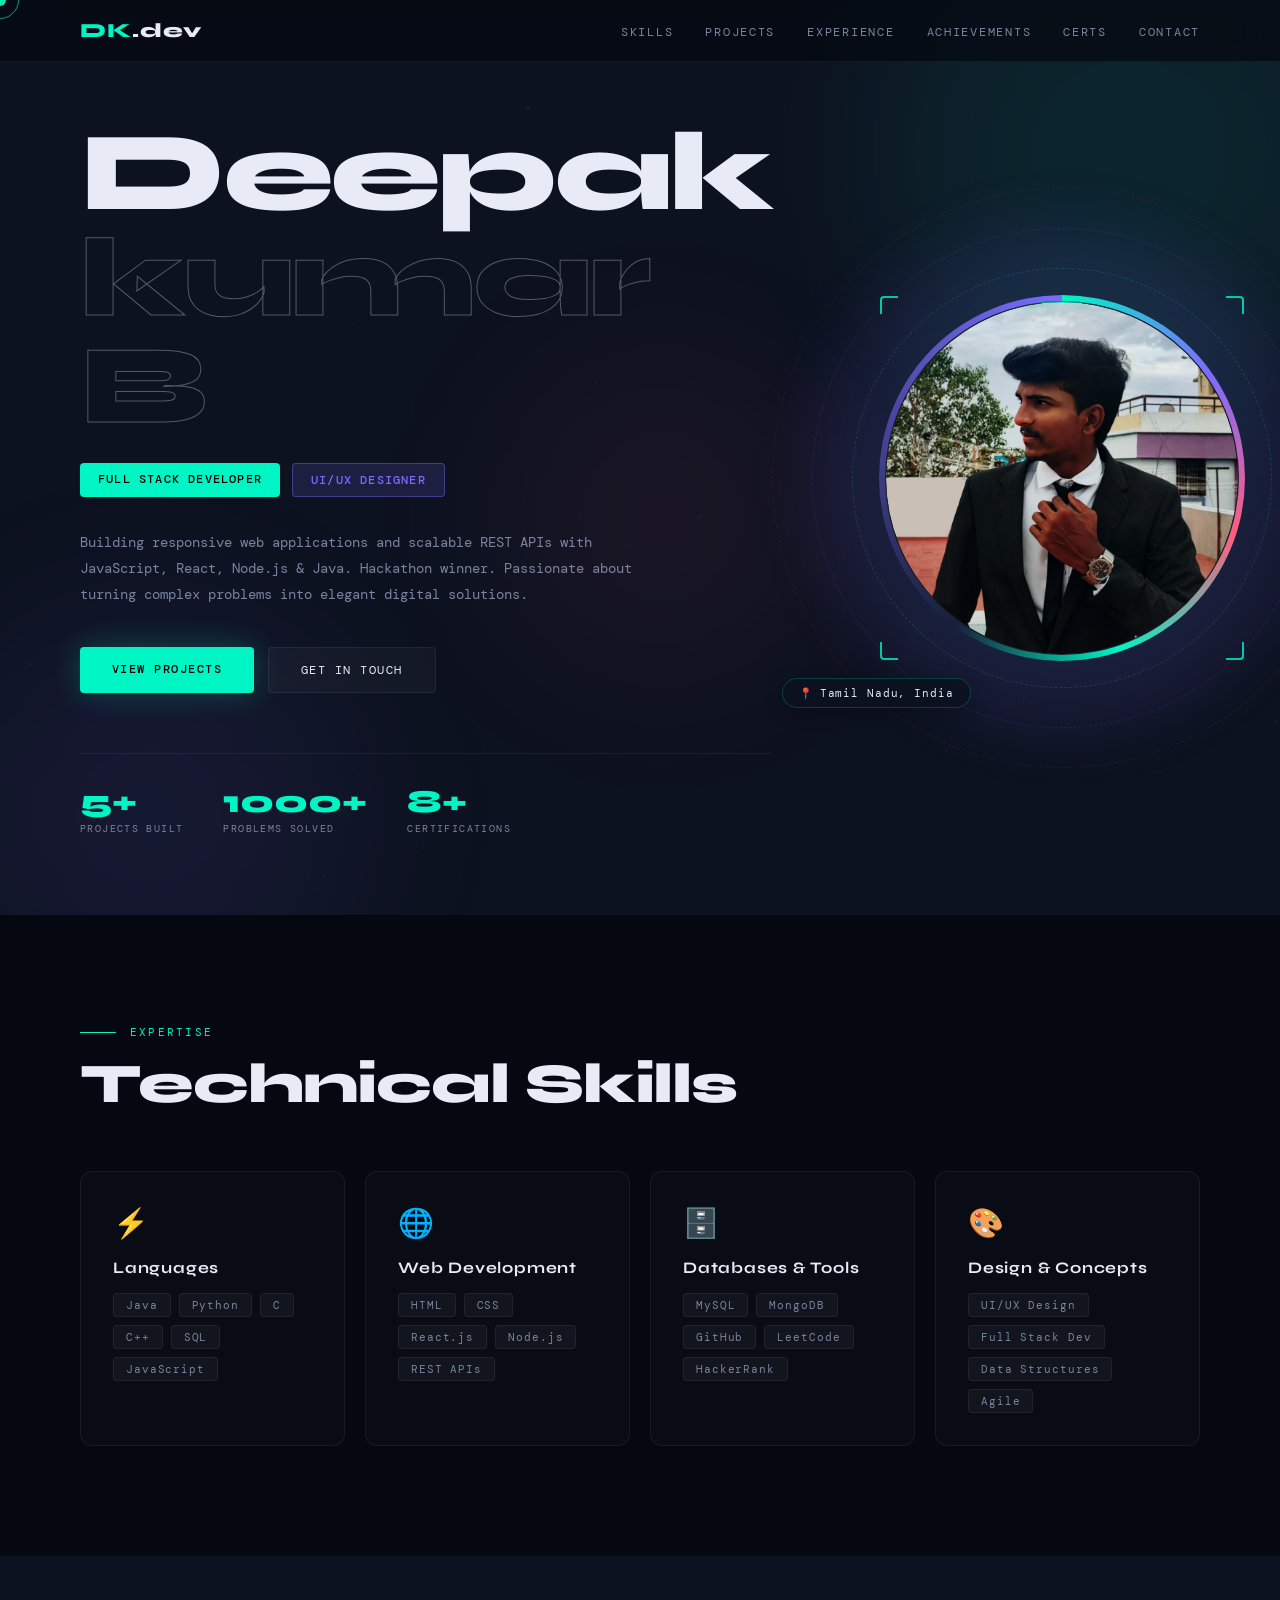
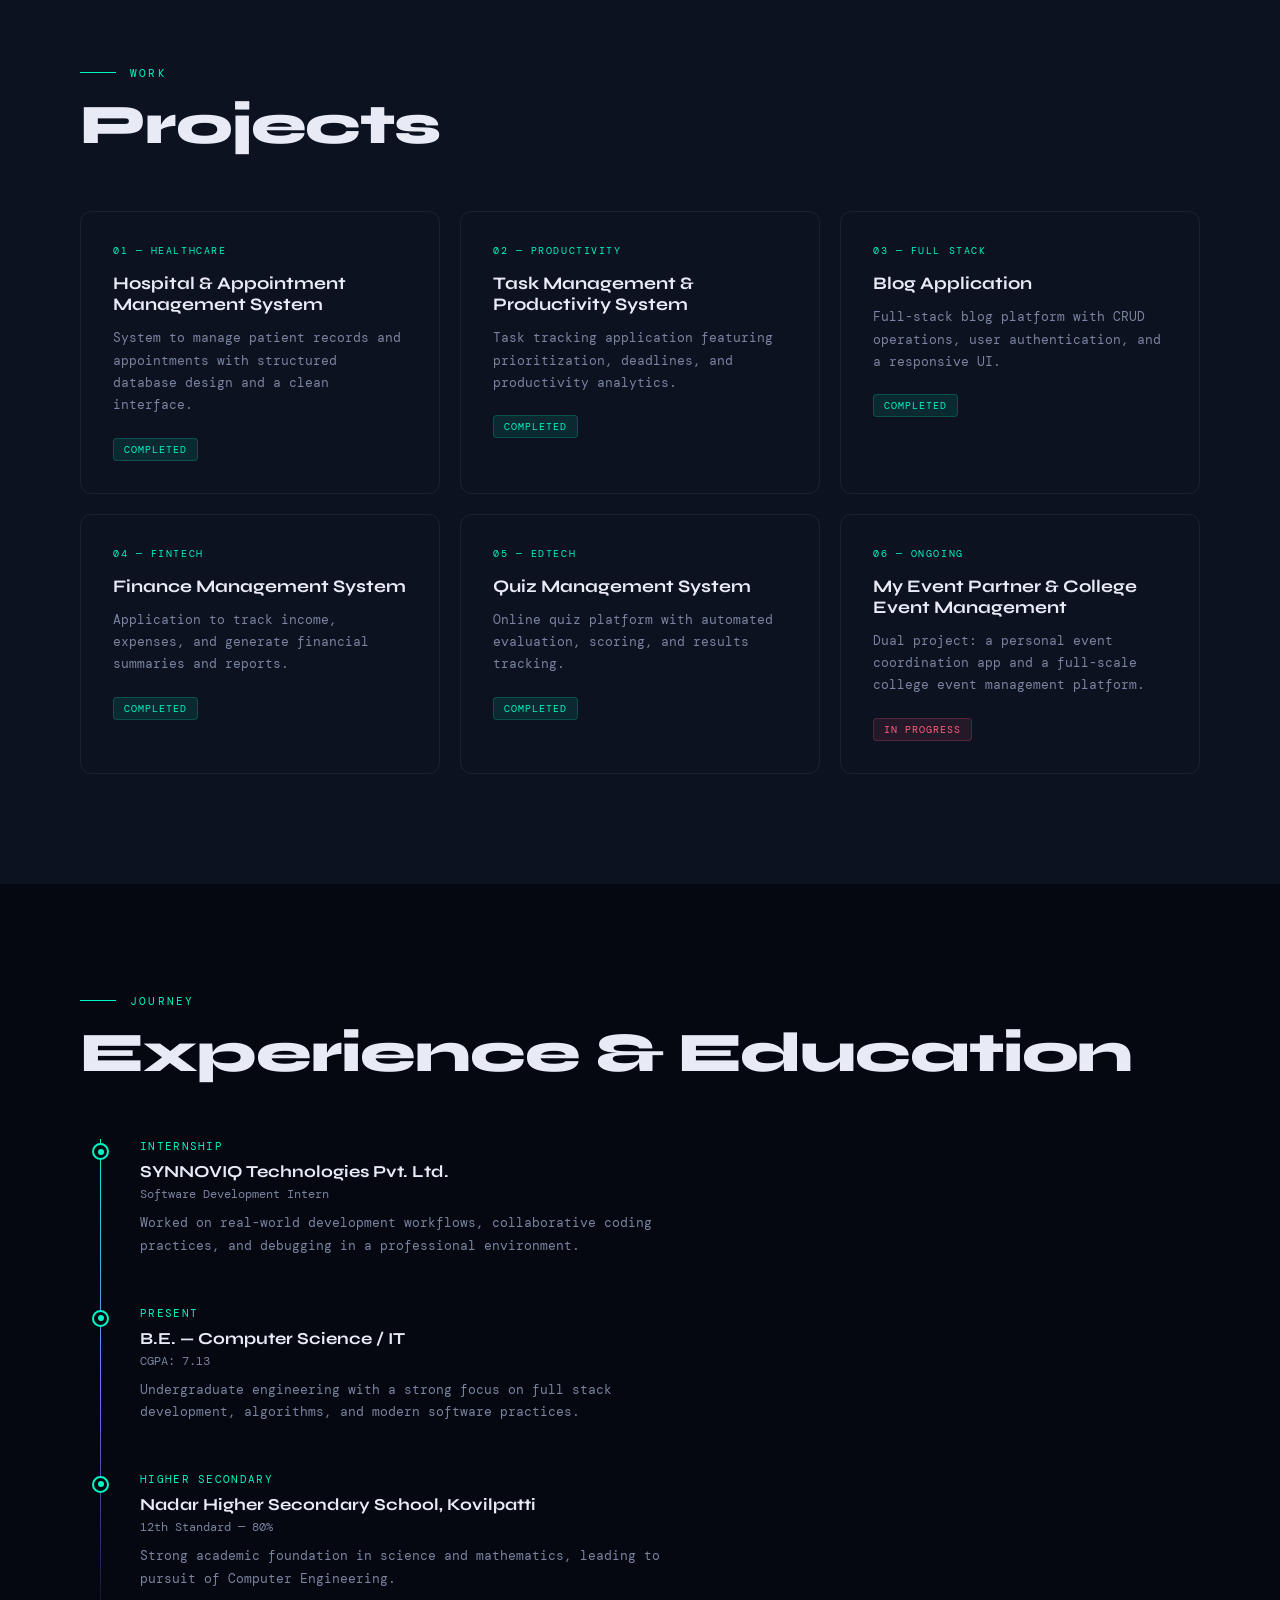
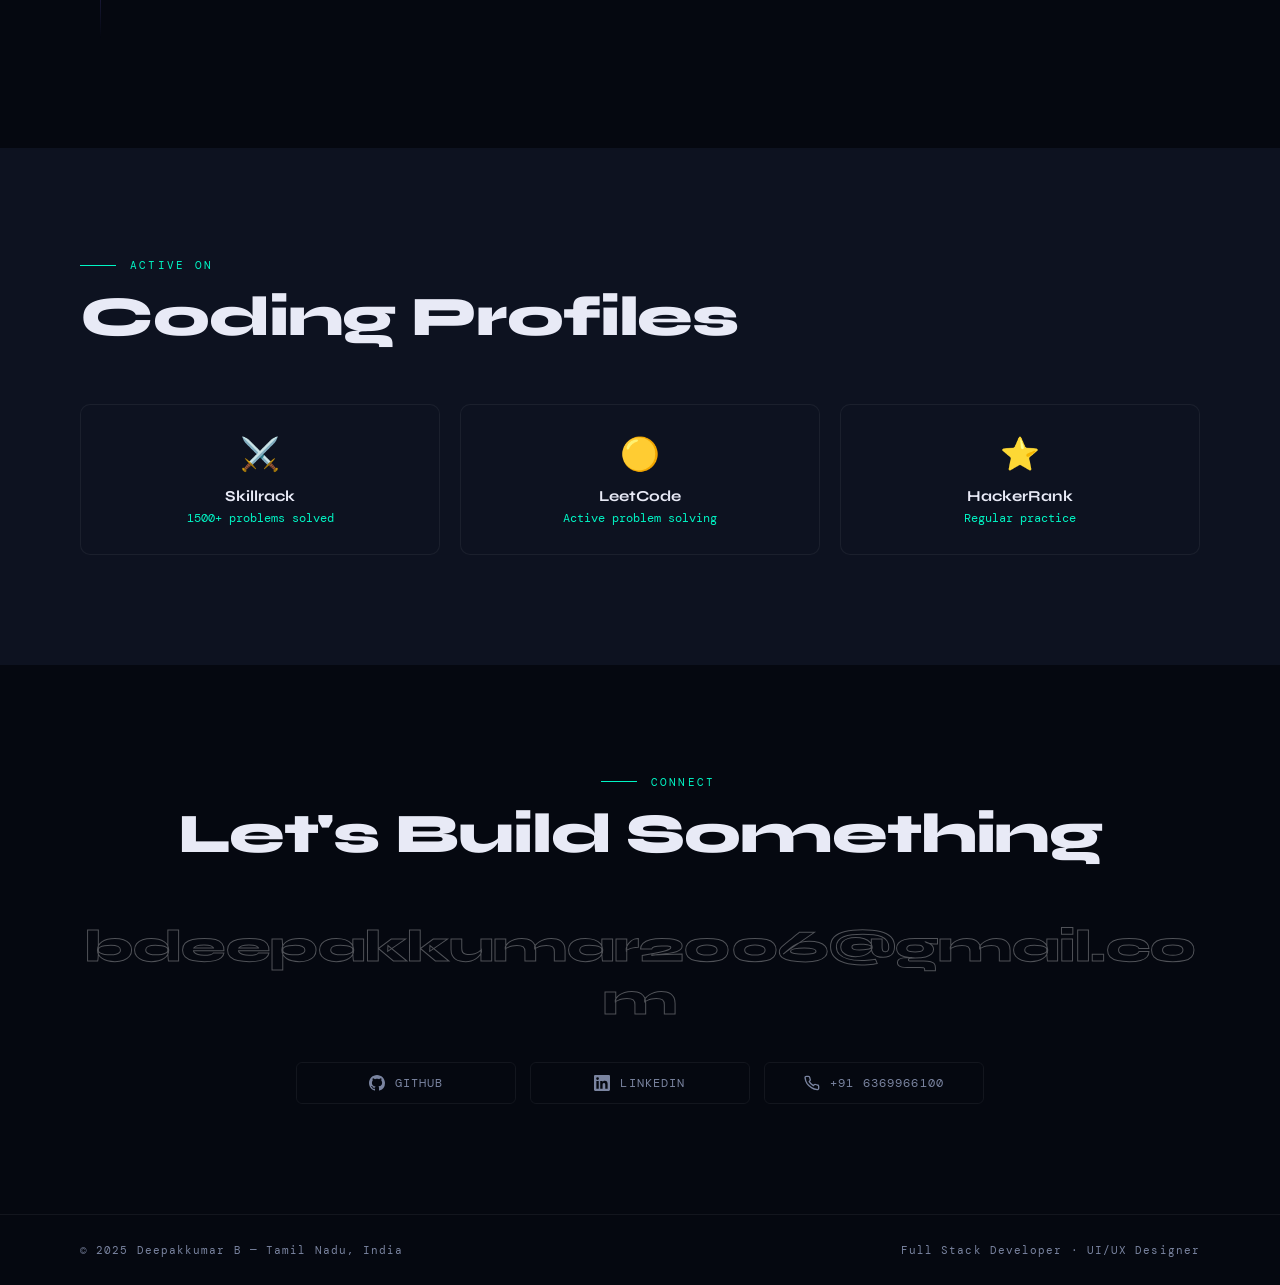
==== portfolio/index.html @ 1f82eaa6 "first commit" ====
<!DOCTYPE html>
<html lang="en">
<head>
  <meta charset="UTF-8" />
  <meta name="viewport" content="width=device-width, initial-scale=1.0"/>
  <title>Deepakkumar B — Full Stack Developer</title>
  <link rel="preconnect" href="https://fonts.googleapis.com"/>
  <link rel="preconnect" href="https://fonts.gstatic.com" crossorigin/>
  <link href="https://fonts.googleapis.com/css2?family=Syne:wght@400;600;700;800&family=DM+Mono:ital,wght@0,300;0,400;0,500;1,300&display=swap" rel="stylesheet"/>
  <link rel="stylesheet" href="css/reset.css"/>
  <link rel="stylesheet" href="css/variables.css"/>
  <link rel="stylesheet" href="css/base.css"/>
  <link rel="stylesheet" href="css/nav.css"/>
  <link rel="stylesheet" href="css/hero.css"/>
  <link rel="stylesheet" href="css/sections.css"/>
  <link rel="stylesheet" href="css/cards.css"/>
  <link rel="stylesheet" href="css/contact.css"/>
  <link rel="stylesheet" href="css/animations.css"/>
  <link rel="stylesheet" href="css/photo.css"/>
  <link rel="stylesheet" href="css/responsive.css"/>
</head>
<body>

  <!-- Custom Cursor -->
  <div class="cursor" id="cursor"></div>
  <div class="cursor-ring" id="cursor-ring"></div>

  <!-- Navigation -->
  <nav id="navbar">
    <div class="nav-logo">DK<span>.dev</span></div>
    <button class="nav-toggle" id="navToggle" aria-label="Toggle menu">
      <span></span><span></span><span></span>
    </button>
    <ul class="nav-links" id="navLinks">
      <li><a href="#skills">Skills</a></li>
      <li><a href="#projects">Projects</a></li>
      <li><a href="#experience">Experience</a></li>
      <li><a href="pages/achievements.html">Achievements</a></li>
      <li><a href="pages/certifications.html">Certs</a></li>
      <li><a href="#contact">Contact</a></li>
    </ul>
  </nav>

  <!-- HERO -->
  <section id="hero">
    <div class="hero-orb orb1"></div>
    <div class="hero-orb orb2"></div>
    <div class="hero-orb orb3"></div>
    <canvas id="particleCanvas"></canvas>

    <!-- LEFT: Text -->
    <div class="hero-content">

      <h1 class="hero-name">
        <span class="line1">Deepak</span>
        <span class="line2">kumar B</span>
      </h1>
      <div class="hero-roles">
        <span class="role-badge primary">Full Stack Developer</span>
        <span class="role-badge secondary">UI/UX Designer</span>
      </div>
      <p class="hero-bio">
        Building responsive web applications and scalable REST APIs with JavaScript, React, Node.js &amp; Java. Hackathon winner. Passionate about turning complex problems into elegant digital solutions.
      </p>
      <div class="hero-cta">
        <a href="#projects" class="btn btn-primary">View Projects</a>
        <a href="#contact" class="btn btn-outline">Get in Touch</a>
      </div>

      <div class="hero-stats">
        <div class="stat">
          <span class="stat-num" data-count="5">0</span>
          <span class="stat-label">Projects Built</span>
        </div>
        <div class="stat">
          <span class="stat-num" data-count="1000">0</span>
          <span class="stat-label">Problems Solved</span>
        </div>
        <div class="stat">
          <span class="stat-num" data-count="8">0</span>
          <span class="stat-label">Certifications</span>
        </div>
      </div>
    </div>

    <!-- RIGHT: Photo -->
    <div class="hero-photo-wrap">
      <!-- Rotating orbit rings -->
      <div class="orbit orbit-1"></div>
      <div class="orbit orbit-2"></div>
      <div class="orbit orbit-3"></div>

      <!-- Floating tech dots on orbit -->
      <div class="orbit-dot dot-react">⚛</div>
      <div class="orbit-dot dot-node">⬡</div>
      <div class="orbit-dot dot-java">☕</div>
      <div class="orbit-dot dot-db">🗄</div>

      <!-- Glow blob behind photo -->
      <div class="photo-glow"></div>

      <!-- Photo frame -->
      <div class="photo-frame">
        <div class="photo-border-spin"></div>
        <div class="photo-inner">
          <!-- 
            ✅ HOW TO ADD YOUR PHOTO:
            1. Place your photo in the "images/" folder (e.g. images/deepak.jpg)
            2. Replace the <div class="photo-placeholder"> below with:
               <img src="images/deepak.jpg" alt="Deepakkumar B" />
          -->
<img src="images/deepak.jpg" alt="Deepakkumar B" />
        </div>

        <!-- Scan line animation -->
        <div class="photo-scan"></div>

        <!-- Corner brackets -->
        <span class="corner tl"></span>
        <span class="corner tr"></span>
        <span class="corner bl"></span>
        <span class="corner br"></span>
      </div>

      <!-- Floating info chips -->
      <div class="info-chip chip-location">
        <span>📍</span> Tamil Nadu, India
      </div>

    </div>

  </section>

  <!-- SKILLS -->
  <section id="skills">
    <div class="section-label">Expertise</div>
    <h2 class="section-title reveal">Technical Skills</h2>
    <div class="skills-grid">
      <div class="skill-card reveal">
        <div class="skill-card-icon">⚡</div>
        <div class="skill-card-title">Languages</div>
        <div class="skill-tags">
          <span class="skill-tag">Java</span>
          <span class="skill-tag">Python</span>
          <span class="skill-tag">C</span>
          <span class="skill-tag">C++</span>
          <span class="skill-tag">SQL</span>
          <span class="skill-tag">JavaScript</span>
        </div>
      </div>
      <div class="skill-card reveal">
        <div class="skill-card-icon">🌐</div>
        <div class="skill-card-title">Web Development</div>
        <div class="skill-tags">
          <span class="skill-tag">HTML</span>
          <span class="skill-tag">CSS</span>
          <span class="skill-tag">React.js</span>
          <span class="skill-tag">Node.js</span>
          <span class="skill-tag">REST APIs</span>
        </div>
      </div>
      <div class="skill-card reveal">
        <div class="skill-card-icon">🗄️</div>
        <div class="skill-card-title">Databases &amp; Tools</div>
        <div class="skill-tags">
          <span class="skill-tag">MySQL</span>
          <span class="skill-tag">MongoDB</span>
          <span class="skill-tag">GitHub</span>
          <span class="skill-tag">LeetCode</span>
          <span class="skill-tag">HackerRank</span>
        </div>
      </div>
      <div class="skill-card reveal">
        <div class="skill-card-icon">🎨</div>
        <div class="skill-card-title">Design &amp; Concepts</div>
        <div class="skill-tags">
          <span class="skill-tag">UI/UX Design</span>
          <span class="skill-tag">Full Stack Dev</span>
          <span class="skill-tag">Data Structures</span>
          <span class="skill-tag">Agile</span>
        </div>
      </div>
    </div>
  </section>

  <!-- PROJECTS -->
  <section id="projects">
    <div class="section-label">Work</div>
    <h2 class="section-title reveal">Projects</h2>
    <div class="projects-grid">
      <div class="project-card reveal">
        <span class="project-num">01 — HEALTHCARE</span>
        <div class="project-title">Hospital &amp; Appointment Management System</div>
        <p class="project-desc">System to manage patient records and appointments with structured database design and a clean interface.</p>
        <span class="project-status status-done">Completed</span>
      </div>
      <div class="project-card reveal">
        <span class="project-num">02 — PRODUCTIVITY</span>
        <div class="project-title">Task Management &amp; Productivity System</div>
        <p class="project-desc">Task tracking application featuring prioritization, deadlines, and productivity analytics.</p>
        <span class="project-status status-done">Completed</span>
      </div>
      <div class="project-card reveal">
        <span class="project-num">03 — FULL STACK</span>
        <div class="project-title">Blog Application</div>
        <p class="project-desc">Full-stack blog platform with CRUD operations, user authentication, and a responsive UI.</p>
        <span class="project-status status-done">Completed</span>
      </div>
      <div class="project-card reveal">
        <span class="project-num">04 — FINTECH</span>
        <div class="project-title">Finance Management System</div>
        <p class="project-desc">Application to track income, expenses, and generate financial summaries and reports.</p>
        <span class="project-status status-done">Completed</span>
      </div>
      <div class="project-card reveal">
        <span class="project-num">05 — EDTECH</span>
        <div class="project-title">Quiz Management System</div>
        <p class="project-desc">Online quiz platform with automated evaluation, scoring, and results tracking.</p>
        <span class="project-status status-done">Completed</span>
      </div>
      <div class="project-card reveal">
        <span class="project-num">06 — ONGOING</span>
        <div class="project-title">My Event Partner &amp; College Event Management</div>
        <p class="project-desc">Dual project: a personal event coordination app and a full-scale college event management platform.</p>
        <span class="project-status status-ongoing">In Progress</span>
      </div>
    </div>
  </section>

  <!-- EXPERIENCE & EDUCATION -->
  <section id="experience">
    <div class="section-label">Journey</div>
    <h2 class="section-title reveal">Experience &amp; Education</h2>
    <div class="timeline">
      <div class="timeline-item reveal">
        <div class="timeline-dot"></div>
        <div class="timeline-date">Internship</div>
        <div class="timeline-title">SYNNOVIQ Technologies Pvt. Ltd.</div>
        <div class="timeline-sub">Software Development Intern</div>
        <p class="timeline-body">Worked on real-world development workflows, collaborative coding practices, and debugging in a professional environment.</p>
      </div>
      <div class="timeline-item reveal">
        <div class="timeline-dot"></div>
        <div class="timeline-date">Present</div>
        <div class="timeline-title">B.E. — Computer Science / IT</div>
        <div class="timeline-sub">CGPA: 7.13</div>
        <p class="timeline-body">Undergraduate engineering with a strong focus on full stack development, algorithms, and modern software practices.</p>
      </div>
      <div class="timeline-item reveal">
        <div class="timeline-dot"></div>
        <div class="timeline-date">Higher Secondary</div>
        <div class="timeline-title">Nadar Higher Secondary School, Kovilpatti</div>
        <div class="timeline-sub">12th Standard — 80%</div>
        <p class="timeline-body">Strong academic foundation in science and mathematics, leading to pursuit of Computer Engineering.</p>
      </div>
    </div>
  </section>

  <!-- CODING PROFILES -->
  <section id="coding">
    <div class="section-label">Active On</div>
    <h2 class="section-title reveal">Coding Profiles</h2>
    <div class="profiles-row">
      <div class="profile-card reveal">
        <span class="profile-icon">⚔️</span>
        <div class="profile-name">Skillrack</div>
        <div class="profile-stat">1500+ problems solved</div>
      </div>
      <div class="profile-card reveal">
        <span class="profile-icon">🟡</span>
        <div class="profile-name">LeetCode</div>
        <div class="profile-stat">Active problem solving</div>
      </div>
      <div class="profile-card reveal">
        <span class="profile-icon">⭐</span>
        <div class="profile-name">HackerRank</div>
        <div class="profile-stat">Regular practice</div>
      </div>
    </div>
  </section>

  <!-- CONTACT -->
  <section id="contact">
    <div class="section-label">Connect</div>
    <h2 class="section-title reveal">Let's Build Something</h2>
    <a class="contact-email reveal" href="mailto:bdeepakkumar2006@gmail.com">bdeepakkumar2006@gmail.com</a>
    <div class="contact-links reveal">
      <a href="https://github.com/DK-code06" target="_blank" class="contact-link">
        <svg width="16" height="16" fill="currentColor" viewBox="0 0 24 24"><path d="M12 0C5.37 0 0 5.37 0 12c0 5.31 3.435 9.795 8.205 11.385.6.105.825-.255.825-.57 0-.285-.015-1.23-.015-2.235-3.015.555-3.795-.735-4.035-1.41-.135-.345-.72-1.41-1.23-1.695-.42-.225-1.02-.78-.015-.795.945-.015 1.62.87 1.845 1.23 1.08 1.815 2.805 1.305 3.495.99.105-.78.42-1.305.765-1.605-2.67-.3-5.46-1.335-5.46-5.925 0-1.305.465-2.385 1.23-3.225-.12-.3-.54-1.53.12-3.18 0 0 1.005-.315 3.3 1.23.96-.27 1.98-.405 3-.405s2.04.135 3 .405c2.295-1.56 3.3-1.23 3.3-1.23.66 1.65.24 2.88.12 3.18.765.84 1.23 1.905 1.23 3.225 0 4.605-2.805 5.625-5.475 5.925.435.375.81 1.095.81 2.22 0 1.605-.015 2.895-.015 3.3 0 .315.225.69.825.57A12.02 12.02 0 0 0 24 12c0-6.63-5.37-12-12-12z"/></svg>
        GitHub
      </a>
      <a href="https://www.linkedin.com/in/deepakkumar-b-1a46a62b6" target="_blank" class="contact-link">
        <svg width="16" height="16" fill="currentColor" viewBox="0 0 24 24"><path d="M20.447 20.452h-3.554v-5.569c0-1.328-.027-3.037-1.852-3.037-1.853 0-2.136 1.445-2.136 2.939v5.667H9.351V9h3.414v1.561h.046c.477-.9 1.637-1.85 3.37-1.85 3.601 0 4.267 2.37 4.267 5.455v6.286zM5.337 7.433a2.062 2.062 0 0 1-2.063-2.065 2.064 2.064 0 1 1 2.063 2.065zm1.782 13.019H3.555V9h3.564v11.452zM22.225 0H1.771C.792 0 0 .774 0 1.729v20.542C0 23.227.792 24 1.771 24h20.451C23.2 24 24 23.227 24 22.271V1.729C24 .774 23.2 0 22.222 0h.003z"/></svg>
        LinkedIn
      </a>
      <a href="tel:6369966100" class="contact-link">
        <svg width="16" height="16" fill="none" stroke="currentColor" stroke-width="2" viewBox="0 0 24 24"><path d="M22 16.92v3a2 2 0 0 1-2.18 2 19.79 19.79 0 0 1-8.63-3.07A19.5 19.5 0 0 1 4.69 13a19.79 19.79 0 0 1-3.07-8.67A2 2 0 0 1 3.6 2h3a2 2 0 0 1 2 1.72c.127.96.361 1.903.7 2.81a2 2 0 0 1-.45 2.11L7.91 9.91a16 16 0 0 0 6.06 6.06l1.27-1.27a2 2 0 0 1 2.11-.45c.907.339 1.85.573 2.81.7A2 2 0 0 1 22 16.92z"/></svg>
        +91 6369966100
      </a>
    </div>
  </section>

  <footer>
    <div>© 2025 Deepakkumar B — Tamil Nadu, India</div>
    <div>Full Stack Developer · UI/UX Designer</div>
  </footer>

  <script src="js/cursor.js"></script>
  <script src="js/particles.js"></script>
  <script src="js/scroll.js"></script>
  <script src="js/counter.js"></script>
  <script src="js/nav.js"></script>
  <script src="js/photo.js"></script>
</body>
</html>
---- portfolio/css/variables.css ----
:root {
  /* Colors */
  --bg:       #050810;
  --surface:  #0d1220;
  --accent:   #00f5c4;
  --accent2:  #7b6cff;
  --accent3:  #ff5e7e;
  --text:     #e8eaf6;
  --muted:    #7a84a0;
  --border:   rgba(255, 255, 255, 0.06);

  /* Glows */
  --glow-accent:  0 0 40px rgba(0, 245, 196, 0.15);
  --glow-accent2: 0 0 40px rgba(123, 108, 255, 0.15);

  /* Typography */
  --font-display: 'Syne', sans-serif;
  --font-mono:    'DM Mono', monospace;

  /* Spacing */
  --section-pad-x: 60px;
  --section-pad-y: 100px;

  /* Radius */
  --radius-sm: 4px;
  --radius-md: 10px;
  --radius-lg: 12px;

  /* Transitions */
  --transition: 0.3s ease;
}
---- portfolio/css/base.css ----
body {
  background: var(--bg);
  color: var(--text);
  font-family: var(--font-mono);
  overflow-x: hidden;
  cursor: none;
  -webkit-font-smoothing: antialiased;
  -moz-osx-font-smoothing: grayscale;
}

/* ---- Grid background ---- */
body::after {
  content: '';
  position: fixed;
  inset: 0;
  background-image:
    linear-gradient(var(--border) 1px, transparent 1px),
    linear-gradient(90deg, var(--border) 1px, transparent 1px);
  background-size: 60px 60px;
  pointer-events: none;
  z-index: 0;
}

/* ---- Noise overlay ---- */
body::before {
  content: '';
  position: fixed;
  inset: 0;
  background-image: url("data:image/svg+xml,%3Csvg viewBox='0 0 200 200' xmlns='http://www.w3.org/2000/svg'%3E%3Cfilter id='n'%3E%3CfeTurbulence type='fractalNoise' baseFrequency='0.9' numOctaves='4' stitchTiles='stitch'/%3E%3C/filter%3E%3Crect width='100%25' height='100%25' filter='url(%23n)' opacity='0.03'/%3E%3C/svg%3E");
  pointer-events: none;
  z-index: 1;
  opacity: 0.4;
}

/* ---- Scrollbar ---- */
::-webkit-scrollbar        { width: 4px; }
::-webkit-scrollbar-track  { background: var(--bg); }
::-webkit-scrollbar-thumb  { background: var(--accent); border-radius: 2px; }

/* ---- Sections ---- */
section {
  padding: var(--section-pad-y) var(--section-pad-x);
  position: relative;
  z-index: 2;
}
section:nth-child(even) { background: var(--surface); }

/* ---- Section labels ---- */
.section-label {
  display: flex;
  align-items: center;
  gap: 14px;
  font-size: 0.7rem;
  letter-spacing: 0.2em;
  text-transform: uppercase;
  color: var(--accent);
  margin-bottom: 14px;
}
.section-label::before {
  content: '';
  flex: 0 0 36px;
  height: 1px;
  background: var(--accent);
}

.section-title {
  font-family: var(--font-display);
  font-size: clamp(1.8rem, 4.5vw, 3.5rem);
  font-weight: 800;
  letter-spacing: -0.02em;
  color: var(--text);
  margin-bottom: 56px;
  line-height: 1.1;
}

/* ---- Buttons ---- */
.btn {
  padding: 14px 32px;
  font-size: 0.76rem;
  letter-spacing: 0.12em;
  text-transform: uppercase;
  font-family: var(--font-mono);
  border-radius: var(--radius-sm);
  transition: all var(--transition);
  cursor: none;
  display: inline-block;
  text-align: center;
  white-space: nowrap;
}
.btn-primary {
  background: var(--accent);
  color: #000;
  font-weight: 500;
  box-shadow: 0 0 30px rgba(0, 245, 196, 0.25);
}
.btn-primary:hover {
  box-shadow: 0 0 50px rgba(0, 245, 196, 0.55);
  transform: translateY(-2px);
}
.btn-outline {
  border: 1px solid var(--border);
  color: var(--text);
  background: rgba(255,255,255,0.03);
}
.btn-outline:hover {
  border-color: var(--accent);
  color: var(--accent);
  transform: translateY(-2px);
}

/* ---- Back link (sub-pages) ---- */
.back-link {
  display: inline-flex;
  align-items: center;
  gap: 8px;
  font-size: 0.72rem;
  letter-spacing: 0.1em;
  text-transform: uppercase;
  color: var(--muted);
  padding: 10px 20px;
  border: 1px solid var(--border);
  border-radius: var(--radius-sm);
  transition: all var(--transition);
  margin-bottom: 48px;
  cursor: none;
  width: fit-content;
}
.back-link:hover { color: var(--accent); border-color: var(--accent); }

/* ---- Footer ---- */
footer {
  padding: 28px var(--section-pad-x);
  border-top: 1px solid var(--border);
  display: flex;
  justify-content: space-between;
  align-items: center;
  font-size: 0.68rem;
  color: var(--muted);
  letter-spacing: 0.1em;
  position: relative;
  z-index: 2;
  flex-wrap: wrap;
  gap: 8px;
}
---- portfolio/css/nav.css ----
/* ---- Navbar ---- */
#navbar {
  position: fixed;
  top: 0; left: 0; right: 0;
  z-index: 100;
  padding: 18px var(--section-pad-x);
  display: flex;
  justify-content: space-between;
  align-items: center;
  backdrop-filter: blur(24px);
  -webkit-backdrop-filter: blur(24px);
  border-bottom: 1px solid var(--border);
  background: rgba(5, 8, 16, 0.75);
  transition: padding 0.3s ease, background 0.3s ease;
}
#navbar.scrolled {
  padding-top: 10px;
  padding-bottom: 10px;
  background: rgba(5, 8, 16, 0.92);
  box-shadow: 0 4px 30px rgba(0,0,0,0.4);
}

.nav-logo {
  font-family: var(--font-display);
  font-weight: 800;
  font-size: 1.25rem;
  color: var(--accent);
  letter-spacing: 0.05em;
  position: relative;
  z-index: 200;
}
.nav-logo span { color: var(--text); }

.nav-links {
  display: flex;
  gap: 32px;
  align-items: center;
}
.nav-links a {
  font-size: 0.72rem;
  letter-spacing: 0.15em;
  text-transform: uppercase;
  color: var(--muted);
  position: relative;
  transition: color var(--transition);
  padding: 4px 0;
}
.nav-links a::after {
  content: '';
  position: absolute;
  bottom: -3px; left: 0; right: 0;
  height: 1px;
  background: var(--accent);
  transform: scaleX(0);
  transform-origin: left;
  transition: transform 0.3s ease;
}
.nav-links a:hover  { color: var(--accent); }
.nav-links a:hover::after { transform: scaleX(1); }
.nav-links a.active { color: var(--accent); }
.nav-links a.active::after { transform: scaleX(1); }

/* ---- Hamburger button ---- */
.nav-toggle {
  display: none;
  flex-direction: column;
  justify-content: center;
  gap: 5px;
  width: 36px; height: 36px;
  padding: 4px;
  position: relative;
  z-index: 200;
  cursor: none;
}
.nav-toggle span {
  display: block;
  width: 22px; height: 2px;
  background: var(--text);
  border-radius: 2px;
  transition: all 0.35s cubic-bezier(0.23, 1, 0.32, 1);
  transform-origin: center;
}
.nav-toggle.open span:nth-child(1) {
  transform: translateY(7px) rotate(45deg);
  background: var(--accent);
}
.nav-toggle.open span:nth-child(2) {
  opacity: 0;
  transform: scaleX(0);
}
.nav-toggle.open span:nth-child(3) {
  transform: translateY(-7px) rotate(-45deg);
  background: var(--accent);
}
---- portfolio/css/hero.css ----
/* ---- Hero base (layout handled by photo.css) ---- */
#hero {
  position: relative;
  overflow: hidden;
  z-index: 2;
}

#particleCanvas {
  position: absolute;
  inset: 0;
  width: 100%; height: 100%;
  pointer-events: none;
  z-index: 1;
}

/* ---- Orbs ---- */
.hero-orb {
  position: absolute;
  border-radius: 50%;
  filter: blur(80px);
  pointer-events: none;
}
.orb1 {
  width: min(500px, 80vw); height: min(500px, 80vw);
  background: rgba(0, 245, 196, 0.08);
  top: -100px; right: -100px;
  animation: floatOrb1 8s ease-in-out infinite;
}
.orb2 {
  width: min(400px, 70vw); height: min(400px, 70vw);
  background: rgba(123, 108, 255, 0.08);
  bottom: -100px; left: -50px;
  animation: floatOrb2 10s ease-in-out infinite;
}
.orb3 {
  width: min(300px, 60vw); height: min(300px, 60vw);
  background: rgba(255, 94, 126, 0.06);
  top: 40%; left: 40%;
  animation: floatOrb3 12s ease-in-out infinite;
}

/* ---- Hero content ---- */
.hero-content {
  max-width: 900px;
  position: relative;
  z-index: 2;
  flex: 1;
  display: flex;
  flex-direction: column;
  justify-content: center;
}

.hero-tag {
  display: inline-flex;
  align-items: center;
  gap: 8px;
  background: rgba(0, 245, 196, 0.08);
  border: 1px solid rgba(0, 245, 196, 0.2);
  padding: 6px 16px;
  border-radius: 100px;
  font-size: 0.72rem;
  letter-spacing: 0.12em;
  text-transform: uppercase;
  color: var(--accent);
  margin-bottom: 28px;
  width: fit-content;
  animation: fadeUp 0.8s ease forwards;
  opacity: 0;
}
.blink-dot { animation: blink 1.5s infinite; }

.hero-name {
  font-family: var(--font-display);
  font-size: clamp(2.8rem, 9vw, 7rem);
  font-weight: 800;
  line-height: 0.95;
  letter-spacing: -0.03em;
  margin-bottom: 24px;
  animation: fadeUp 0.8s 0.1s ease forwards;
  opacity: 0;
}
.hero-name .line1 { display: block; color: var(--text); }
.hero-name .line2 {
  display: block;
  color: transparent;
  -webkit-text-stroke: 1px rgba(255,255,255,0.3);
}

.hero-roles {
  display: flex;
  gap: 12px;
  flex-wrap: wrap;
  margin-bottom: 32px;
  animation: fadeUp 0.8s 0.2s ease forwards;
  opacity: 0;
}
.role-badge {
  padding: 8px 18px;
  border-radius: var(--radius-sm);
  font-size: 0.75rem;
  letter-spacing: 0.1em;
  text-transform: uppercase;
  font-weight: 500;
  white-space: nowrap;
}
.role-badge.primary   { background: var(--accent); color: #000; }
.role-badge.secondary {
  background: rgba(123, 108, 255, 0.15);
  border: 1px solid rgba(123, 108, 255, 0.4);
  color: var(--accent2);
}

.hero-bio {
  max-width: 560px;
  font-size: 0.88rem;
  line-height: 1.85;
  color: var(--muted);
  margin-bottom: 40px;
  animation: fadeUp 0.8s 0.3s ease forwards;
  opacity: 0;
}

.hero-cta {
  display: flex;
  gap: 14px;
  flex-wrap: wrap;
  animation: fadeUp 0.8s 0.4s ease forwards;
  opacity: 0;
}

/* ---- Stats ---- */
.hero-stats {
  display: flex;
  gap: 40px;
  flex-wrap: wrap;
  position: relative;
  z-index: 2;
  margin-top: 60px;
  padding-top: 32px;
  border-top: 1px solid var(--border);
  animation: fadeUp 0.8s 0.5s ease forwards;
  opacity: 0;
}
.stat { text-align: left; }
.stat-num {
  font-family: var(--font-display);
  font-size: 2rem;
  font-weight: 800;
  color: var(--accent);
  display: block;
  line-height: 1;
}
.stat-num[data-count="1000"]::after { content: '+'; }
.stat-num[data-count="5"]::after   { content: '+'; }
.stat-num[data-count="8"]::after   { content: '+'; }
.stat-label {
  font-size: 0.62rem;
  letter-spacing: 0.14em;
  color: var(--muted);
  text-transform: uppercase;
  margin-top: 4px;
  display: block;
}
---- portfolio/css/sections.css ----
/* ===== SKILLS ===== */
.skills-grid {
  display: grid;
  grid-template-columns: repeat(2, 1fr);
  gap: 20px;
}

/* ===== PROJECTS ===== */
.projects-grid {
  display: grid;
  grid-template-columns: repeat(auto-fit, minmax(300px, 1fr));
  gap: 20px;
}

/* ===== TIMELINE ===== */
.timeline { position: relative; }
.timeline::before {
  content: '';
  position: absolute;
  left: 20px; top: 0; bottom: 0;
  width: 1px;
  background: linear-gradient(var(--accent), var(--accent2), transparent);
}
.timeline-item {
  padding-left: 60px;
  padding-bottom: 48px;
  position: relative;
}
.timeline-dot {
  position: absolute;
  left: 12px; top: 4px;
  width: 17px; height: 17px;
  border-radius: 50%;
  background: var(--bg);
  border: 2px solid var(--accent);
  display: flex;
  align-items: center;
  justify-content: center;
}
.timeline-dot::after {
  content: '';
  width: 6px; height: 6px;
  border-radius: 50%;
  background: var(--accent);
}
.timeline-date {
  font-size: 0.68rem;
  letter-spacing: 0.12em;
  color: var(--accent);
  text-transform: uppercase;
  margin-bottom: 8px;
}
.timeline-title {
  font-family: var(--font-display);
  font-size: 1.05rem;
  font-weight: 700;
  color: var(--text);
  margin-bottom: 4px;
}
.timeline-sub {
  font-size: 0.78rem;
  color: var(--muted);
  margin-bottom: 10px;
}
.timeline-body {
  font-size: 0.81rem;
  line-height: 1.75;
  color: var(--muted);
  max-width: 540px;
}

/* ===== CODING PROFILES ===== */
.profiles-row {
  display: grid;
  grid-template-columns: repeat(3, 1fr);
  gap: 20px;
}
.profile-card {
  background: var(--surface);
  border: 1px solid var(--border);
  border-radius: var(--radius-md);
  padding: 28px 20px;
  text-align: center;
  transition: all var(--transition);
}
.profile-card:hover {
  border-color: rgba(0, 245, 196, 0.3);
  transform: translateY(-4px);
  box-shadow: var(--glow-accent);
}
.profile-icon {
  font-size: 2rem;
  margin-bottom: 12px;
  display: block;
}
.profile-name {
  font-family: var(--font-display);
  font-weight: 700;
  color: var(--text);
  margin-bottom: 6px;
  font-size: 0.95rem;
}
.profile-stat {
  font-size: 0.72rem;
  color: var(--accent);
}

/* ===== ACHIEVEMENTS ===== */
.achievements-grid {
  display: grid;
  grid-template-columns: repeat(auto-fit, minmax(280px, 1fr));
  gap: 18px;
}
.achievement-card {
  background: var(--surface);
  border: 1px solid var(--border);
  border-radius: var(--radius-md);
  padding: 24px;
  display: flex;
  align-items: flex-start;
  gap: 16px;
  transition: all var(--transition);
}
.achievement-card:hover {
  border-color: rgba(255, 94, 126, 0.3);
  transform: translateX(4px);
}
.ach-icon { font-size: 1.5rem; flex-shrink: 0; margin-top: 2px; }
.ach-title {
  font-family: var(--font-display);
  font-size: 0.92rem;
  font-weight: 700;
  color: var(--text);
  margin-bottom: 6px;
  line-height: 1.3;
}
.ach-desc { font-size: 0.76rem; line-height: 1.65; color: var(--muted); }

/* ===== CERTIFICATIONS ===== */
.certs-grid {
  display: grid;
  grid-template-columns: repeat(auto-fill, minmax(240px, 1fr));
  gap: 14px;
}
.cert-item {
  background: rgba(255,255,255,0.02);
  border: 1px solid var(--border);
  border-radius: var(--radius-md);
  padding: 18px 22px;
  display: flex;
  align-items: center;
  gap: 14px;
  transition: all var(--transition);
}
.cert-item:hover {
  border-color: rgba(123, 108, 255, 0.4);
  background: rgba(123, 108, 255, 0.05);
  transform: translateY(-2px);
}
.cert-dot {
  width: 8px; height: 8px;
  border-radius: 50%;
  background: var(--accent2);
  flex-shrink: 0;
}
.cert-text    { font-size: 0.78rem; color: var(--muted); line-height: 1.4; }
.cert-provider {
  font-size: 0.62rem;
  color: var(--accent2);
  letter-spacing: 0.1em;
  text-transform: uppercase;
  margin-top: 3px;
}
---- portfolio/css/cards.css ----
/* ===== SKILL CARD ===== */
.skill-card {
  background: rgba(255,255,255,0.02);
  border: 1px solid var(--border);
  border-radius: var(--radius-lg);
  padding: 32px;
  transition: border-color var(--transition), transform var(--transition), box-shadow var(--transition);
  position: relative;
  overflow: hidden;
}
.skill-card::before {
  content: '';
  position: absolute;
  inset: 0;
  background: linear-gradient(135deg, rgba(0,245,196,0.04), transparent);
  opacity: 0;
  transition: opacity var(--transition);
}
.skill-card:hover {
  border-color: rgba(0,245,196,0.3);
  transform: translateY(-4px);
  box-shadow: var(--glow-accent);
}
.skill-card:hover::before { opacity: 1; }

.skill-card-icon  { font-size: 1.8rem; margin-bottom: 16px; }
.skill-card-title {
  font-family: var(--font-display);
  font-size: 1rem;
  font-weight: 700;
  color: var(--text);
  margin-bottom: 16px;
  letter-spacing: 0.05em;
}
.skill-tags { display: flex; flex-wrap: wrap; gap: 8px; }
.skill-tag {
  padding: 4px 12px;
  font-size: 0.7rem;
  letter-spacing: 0.08em;
  background: rgba(255,255,255,0.04);
  border: 1px solid var(--border);
  border-radius: var(--radius-sm);
  color: var(--muted);
  transition: all 0.2s;
}
.skill-tag:hover {
  background: rgba(0,245,196,0.08);
  border-color: rgba(0,245,196,0.3);
  color: var(--accent);
}

/* ===== PROJECT CARD ===== */
.project-card {
  background: var(--surface);
  border: 1px solid var(--border);
  border-radius: var(--radius-lg);
  padding: 32px;
  transition: all var(--transition);
  position: relative;
  overflow: hidden;
}
.project-card::after {
  content: '';
  position: absolute;
  bottom: 0; left: 0; right: 0;
  height: 2px;
  background: linear-gradient(90deg, var(--accent), var(--accent2));
  transform: scaleX(0);
  transform-origin: left;
  transition: transform 0.4s;
}
.project-card:hover {
  border-color: rgba(123,108,255,0.3);
  transform: translateY(-4px);
}
.project-card:hover::after { transform: scaleX(1); }

.project-num {
  font-size: 0.65rem;
  letter-spacing: 0.15em;
  color: var(--accent);
  margin-bottom: 16px;
  display: block;
}
.project-title {
  font-family: var(--font-display);
  font-size: 1.1rem;
  font-weight: 700;
  color: var(--text);
  margin-bottom: 12px;
}
.project-desc {
  font-size: 0.82rem;
  line-height: 1.7;
  color: var(--muted);
  margin-bottom: 20px;
}
.project-status {
  display: inline-block;
  padding: 4px 10px;
  font-size: 0.65rem;
  letter-spacing: 0.1em;
  text-transform: uppercase;
  border-radius: var(--radius-sm);
}
.status-done    { background: rgba(0,245,196,0.1);  color: var(--accent);  border: 1px solid rgba(0,245,196,0.2); }
.status-ongoing { background: rgba(255,94,126,0.1); color: var(--accent3); border: 1px solid rgba(255,94,126,0.2); }
---- portfolio/css/contact.css ----
/* ===== CURSOR ===== */
.cursor {
  position: fixed;
  width: 12px; height: 12px;
  background: var(--accent);
  border-radius: 50%;
  pointer-events: none;
  z-index: 9999;
  transform: translate(-50%, -50%);
  transition: transform 0.1s, width 0.2s, height 0.2s, background 0.2s;
  mix-blend-mode: difference;
  will-change: left, top;
}
.cursor-ring {
  position: fixed;
  width: 38px; height: 38px;
  border: 1px solid var(--accent);
  border-radius: 50%;
  pointer-events: none;
  z-index: 9998;
  transform: translate(-50%, -50%);
  transition: width 0.2s, height 0.2s, opacity 0.2s;
  opacity: 0.6;
  will-change: left, top;
}
.cursor.active       { transform: translate(-50%,-50%) scale(2); background: var(--accent3); }
.cursor-ring.active  { width: 60px; height: 60px; opacity: 0.3; }

/* ===== CONTACT ===== */
#contact {
  text-align: center;
  display: flex;
  flex-direction: column;
  align-items: center;
}

.contact-email {
  font-family: var(--font-display);
  font-size: clamp(1rem, 3.5vw, 2.8rem);
  font-weight: 800;
  color: transparent;
  -webkit-text-stroke: 1px rgba(255,255,255,0.3);
  transition: all var(--transition);
  display: inline-block;
  letter-spacing: -0.01em;
  margin-bottom: 36px;
  word-break: break-word;
  max-width: 100%;
}
.contact-email:hover {
  -webkit-text-stroke: 1px var(--accent);
  color: var(--accent);
}

.contact-links {
  display: flex;
  justify-content: center;
  gap: 14px;
  flex-wrap: wrap;
  width: 100%;
  max-width: 720px;
}
.contact-link {
  padding: 12px 24px;
  border: 1px solid var(--border);
  border-radius: 6px;
  font-size: 0.72rem;
  letter-spacing: 0.1em;
  text-transform: uppercase;
  color: var(--muted);
  transition: all var(--transition);
  display: flex;
  align-items: center;
  justify-content: center;
  gap: 10px;
  cursor: none;
  flex: 1;
  min-width: 140px;
  max-width: 220px;
}
.contact-link:hover { border-color: var(--accent); color: var(--accent); }
---- portfolio/css/animations.css ----
/* ===== KEYFRAMES ===== */
@keyframes fadeUp {
  from { opacity: 0; transform: translateY(30px); }
  to   { opacity: 1; transform: translateY(0); }
}

@keyframes blink {
  0%, 100% { opacity: 1; }
  50%       { opacity: 0.2; }
}

@keyframes floatOrb1 {
  0%, 100% { transform: translate(0, 0); }
  50%      { transform: translate(-30px, 30px); }
}
@keyframes floatOrb2 {
  0%, 100% { transform: translate(0, 0); }
  50%      { transform: translate(30px, -20px); }
}
@keyframes floatOrb3 {
  0%, 100% { transform: translate(0, 0); }
  50%      { transform: translate(-20px, 20px); }
}

@keyframes slideInLeft {
  from { opacity: 0; transform: translateX(-40px); }
  to   { opacity: 1; transform: translateX(0); }
}

@keyframes pulse {
  0%, 100% { box-shadow: 0 0 20px rgba(0,245,196,0.2); }
  50%       { box-shadow: 0 0 40px rgba(0,245,196,0.5); }
}

/* ===== SCROLL REVEAL ===== */
.reveal {
  opacity: 0;
  transform: translateY(40px);
  transition: opacity 0.7s ease, transform 0.7s ease;
}
.reveal.visible {
  opacity: 1;
  transform: translateY(0);
}

/* Staggered delays for grids */
.reveal:nth-child(2) { transition-delay: 0.08s; }
.reveal:nth-child(3) { transition-delay: 0.16s; }
.reveal:nth-child(4) { transition-delay: 0.24s; }
.reveal:nth-child(5) { transition-delay: 0.32s; }
.reveal:nth-child(6) { transition-delay: 0.40s; }
---- portfolio/css/photo.css ----
/* ============================================================
   PHOTO.CSS  —  Animated hero photo frame + split layout
   ============================================================ */

/* ── HERO SPLIT LAYOUT ─────────────────────────────────────── */
#hero {
  display: grid;
  grid-template-columns: 1fr auto;
  align-items: center;
  gap: 40px;
  min-height: 100vh;
  padding: 120px var(--section-pad-x) 80px;
}

/* ── PHOTO WRAP ────────────────────────────────────────────── */
.hero-photo-wrap {
  position: relative;
  width: 500px;
  height: 500px;
  flex-shrink: 0;
  display: flex;
  align-items: center;
  justify-content: center;
  animation: fadeUp 1s 0.4s ease forwards;
  opacity: 0;
  z-index: 2;
}

/* ── GLOW BLOB ─────────────────────────────────────────────── */
.photo-glow {
  position: absolute;
  inset: -40px;
  border-radius: 50%;
  background: radial-gradient(
    circle at 50% 50%,
    rgba(0, 245, 196, 0.18) 0%,
    rgba(123, 108, 255, 0.12) 50%,
    transparent 70%
  );
  animation: glowPulse 4s ease-in-out infinite;
  filter: blur(20px);
}

/* ── ORBIT RINGS ───────────────────────────────────────────── */
.orbit {
  position: absolute;
  border-radius: 50%;
  border: 1px dashed;
  top: 50%; left: 50%;
  transform: translate(-50%, -50%);
}
.orbit-1 {
  width: 420px; height: 420px;
  border-color: rgba(0, 245, 196, 0.18);
  animation: orbitSpin 18s linear infinite;
}
.orbit-2 {
  width: 500px; height: 500px;
  border-color: rgba(123, 108, 255, 0.14);
  animation: orbitSpin 26s linear infinite reverse;
}
.orbit-3 {
  width: 580px; height: 580px;
  border-color: rgba(255, 94, 126, 0.10);
  animation: orbitSpin 34s linear infinite;
}

/* ── ORBIT DOTS (tech icons) ───────────────────────────────── */
.orbit-dot {
  position: absolute;
  width: 36px; height: 36px;
  border-radius: 50%;
  display: flex;
  align-items: center;
  justify-content: center;
  font-size: 0.9rem;
  background: var(--surface);
  border: 1px solid var(--border);
  color: var(--accent);
  top: 50%; left: 50%;
  transform-origin: 0 0;
  box-shadow: 0 0 12px rgba(0,245,196,0.15);
  transition: box-shadow 0.3s;
}
.orbit-dot:hover { box-shadow: 0 0 24px rgba(0,245,196,0.5); }

/* Position each dot on orbit-1 (155px radius) at different angles */
.dot-react { animation: dotOrbit1   18s linear infinite; }
.dot-node  { animation: dotOrbit1R  18s linear infinite; animation-delay: -4.5s; }
.dot-java  { animation: dotOrbit1   18s linear infinite; animation-delay: -9s; }
.dot-db    { animation: dotOrbit1R  18s linear infinite; animation-delay: -13.5s; }

/* ── PHOTO FRAME ───────────────────────────────────────────── */
.photo-frame {
  position: relative;
  width: 360px;
  height: 360px;
  border-radius: 50%;
  z-index: 3;
  transform-style: preserve-3d;
  transition: transform 0.1s ease-out;
}

/* Spinning gradient border */
.photo-border-spin {
  position: absolute;
  inset: -3px;
  border-radius: 50%;
  background: conic-gradient(
    from 0deg,
    var(--accent),
    var(--accent2),
    var(--accent3),
    var(--accent),
    transparent 60%,
    var(--accent2)
  );
  animation: borderSpin 4s linear infinite;
  z-index: -1;
}

/* Inner photo circle */
.photo-inner {
  position: absolute;
  inset: 3px;
  border-radius: 50%;
  overflow: hidden;
  background: var(--surface);
  border: 1px solid var(--border);
  z-index: 2;
}
.photo-inner img {
  width: 100%;
  height: 100%;
  object-fit: cover;
  object-position: top center;
  border-radius: 50%;
  display: block;
  filter: brightness(0.95) contrast(1.05);
  transition: transform 0.4s ease, filter 0.4s ease;
}
.photo-frame:hover .photo-inner img {
  transform: scale(1.05);
  filter: brightness(1.05) contrast(1.1);
}

/* Placeholder (remove once photo added) */
.photo-placeholder {
  width: 100%;
  height: 100%;
  display: flex;
  flex-direction: column;
  align-items: center;
  justify-content: center;
  gap: 8px;
  background: linear-gradient(135deg, rgba(0,245,196,0.06), rgba(123,108,255,0.06));
}
.placeholder-initials {
  font-family: var(--font-display);
  font-size: 3.5rem;
  font-weight: 800;
  color: var(--accent);
  line-height: 1;
}
.placeholder-label {
  font-size: 0.62rem;
  letter-spacing: 0.12em;
  text-transform: uppercase;
  color: var(--muted);
}

/* Scan line sweep */
.photo-scan {
  position: absolute;
  inset: 3px;
  border-radius: 50%;
  overflow: hidden;
  z-index: 4;
  pointer-events: none;
}
.photo-scan::after {
  content: '';
  position: absolute;
  left: 0; right: 0;
  height: 2px;
  background: linear-gradient(90deg, transparent, var(--accent), transparent);
  opacity: 0.6;
  animation: scanLine 3s ease-in-out infinite;
  box-shadow: 0 0 12px var(--accent);
}

/* Corner brackets */
.corner {
  position: absolute;
  width: 18px; height: 18px;
  border-color: var(--accent);
  border-style: solid;
  z-index: 5;
  opacity: 0.8;
}
.corner.tl { top: -2px;  left: -2px;  border-width: 2px 0 0 2px; border-radius: 4px 0 0 0; }
.corner.tr { top: -2px;  right: -2px; border-width: 2px 2px 0 0; border-radius: 0 4px 0 0; }
.corner.bl { bottom: -2px; left: -2px;  border-width: 0 0 2px 2px; border-radius: 0 0 0 4px; }
.corner.br { bottom: -2px; right: -2px; border-width: 0 2px 2px 0; border-radius: 0 0 4px 0; }

/* ── INFO CHIPS ────────────────────────────────────────────── */
.info-chip {
  position: absolute;
  background: rgba(13, 18, 32, 0.92);
  border: 1px solid var(--border);
  border-radius: 100px;
  padding: 7px 16px;
  font-size: 0.68rem;
  letter-spacing: 0.08em;
  color: var(--text);
  display: flex;
  align-items: center;
  gap: 6px;
  backdrop-filter: blur(12px);
  white-space: nowrap;
  box-shadow: 0 4px 20px rgba(0,0,0,0.3);
  z-index: 6;
}
.chip-location {
  bottom: 20px;
  left: -30px;
  animation: floatChip1 5s ease-in-out infinite;
  border-color: rgba(0,245,196,0.2);
}
.chip-status {
  top: 30px;
  right: -30px;
  animation: floatChip2 6s ease-in-out infinite;
  border-color: rgba(123,108,255,0.25);
}

/* Pulsing green dot */
.pulse-dot {
  width: 8px; height: 8px;
  border-radius: 50%;
  background: var(--accent);
  display: inline-block;
  animation: pulseDot 2s ease-in-out infinite;
  box-shadow: 0 0 0 0 rgba(0,245,196,0.4);
}

/* ============================================================
   KEYFRAMES
   ============================================================ */
@keyframes glowPulse {
  0%, 100% { opacity: 0.7; transform: scale(1); }
  50%       { opacity: 1;   transform: scale(1.08); }
}

@keyframes orbitSpin {
  from { transform: translate(-50%, -50%) rotate(0deg); }
  to   { transform: translate(-50%, -50%) rotate(360deg); }
}

/* Dots orbit around the frame at 210px radius */
@keyframes dotOrbit1 {
  from { transform: translate(-50%, -50%) rotate(0deg)   translateX(210px) rotate(0deg); }
  to   { transform: translate(-50%, -50%) rotate(360deg) translateX(210px) rotate(-360deg); }
}
@keyframes dotOrbit1R {
  from { transform: translate(-50%, -50%) rotate(0deg)    translateX(210px) rotate(0deg); }
  to   { transform: translate(-50%, -50%) rotate(-360deg) translateX(210px) rotate(360deg); }
}

@keyframes borderSpin {
  from { transform: rotate(0deg); }
  to   { transform: rotate(360deg); }
}

@keyframes scanLine {
  0%   { top: 0%; opacity: 0; }
  10%  { opacity: 0.6; }
  90%  { opacity: 0.6; }
  100% { top: 100%; opacity: 0; }
}

@keyframes floatChip1 {
  0%, 100% { transform: translateY(0px) rotate(-1deg); }
  50%       { transform: translateY(-8px) rotate(0deg); }
}
@keyframes floatChip2 {
  0%, 100% { transform: translateY(0px) rotate(1deg); }
  50%       { transform: translateY(-10px) rotate(-0.5deg); }
}

@keyframes pulseDot {
  0%   { box-shadow: 0 0 0 0 rgba(0,245,196,0.5); }
  70%  { box-shadow: 0 0 0 8px rgba(0,245,196,0); }
  100% { box-shadow: 0 0 0 0 rgba(0,245,196,0); }
}

/* ============================================================
   RESPONSIVE
   ============================================================ */

/* Tablet: smaller wrap, less orbit rings visible */
@media (max-width: 1100px) {
  #hero {
    grid-template-columns: 1fr;
    grid-template-rows: auto auto;
    gap: 48px;
  }
  .hero-photo-wrap {
    width: 380px;
    height: 380px;
    margin: 0 auto;
    order: -1;
  }
  .photo-frame  { width: 280px; height: 280px; }
  .orbit-1      { width: 330px; height: 330px; }
  .orbit-2      { width: 400px; height: 400px; }
  .orbit-3      { display: none; }
  @keyframes dotOrbit1 {
    from { transform: translate(-50%,-50%) rotate(0deg)   translateX(165px) rotate(0deg); }
    to   { transform: translate(-50%,-50%) rotate(360deg) translateX(165px) rotate(-360deg); }
  }
  @keyframes dotOrbit1R {
    from { transform: translate(-50%,-50%) rotate(0deg)    translateX(165px) rotate(0deg); }
    to   { transform: translate(-50%,-50%) rotate(-360deg) translateX(165px) rotate(360deg); }
  }
}

@media (max-width: 768px) {
  .hero-photo-wrap {
    width: 300px;
    height: 300px;
  }
  .photo-frame  { width: 230px; height: 230px; }
  .orbit-1      { width: 270px; height: 270px; }
  .orbit-2      { width: 330px; height: 330px; }
  .chip-location { left: 0; font-size: 0.62rem; }
  .chip-status   { right: 0; font-size: 0.62rem; }
  .orbit-dot     { width: 30px; height: 30px; font-size: 0.78rem; }
  .placeholder-initials { font-size: 2.8rem; }
}

@media (max-width: 480px) {
  .hero-photo-wrap {
    width: 250px;
    height: 250px;
  }
  .photo-frame  { width: 190px; height: 190px; }
  .orbit-1      { width: 230px; height: 230px; }
  .orbit-2      { display: none; }
  .info-chip    { font-size: 0.58rem; padding: 5px 12px; }
  .chip-location { left: -5px; bottom: 0; }
  .chip-status   { right: -5px; top: 10px; }
  .orbit-dot     { width: 26px; height: 26px; font-size: 0.7rem; }
}
---- portfolio/css/responsive.css ----
/* ============================================================
   RESPONSIVE.CSS  —  Mobile-first, polished at every breakpoint
   Breakpoints:
     xs  < 480px   (small phones)
     sm  < 640px   (phones)
     md  < 768px   (large phones / small tablets)
     lg  < 1024px  (tablets / small laptops)
     xl  < 1280px  (laptops)
   ============================================================ */

/* ── TABLET / SMALL LAPTOP (≤ 1100px) — photo goes on top ── */
@media (max-width: 1100px) {
  #hero {
    padding: 100px var(--section-pad-x) 60px;
  }
  /* photo.css handles grid collapse at 1100px */
}

/* ── LARGE PHONE / SMALL TABLET (≤ 768px) ──────────────────── */
@media (max-width: 768px) {
  :root {
    --section-pad-x: 24px;
    --section-pad-y: 72px;
  }

  /* ---- NAV ---- */
  #navbar {
    padding: 14px 20px;
  }
  .nav-toggle {
    display: flex;
    z-index: 200;
    position: relative;
  }
  .nav-links {
    display: flex;
    position: fixed;
    inset: 0;
    background: rgba(5, 8, 16, 0.98);
    backdrop-filter: blur(24px);
    flex-direction: column;
    align-items: center;
    justify-content: center;
    gap: 36px;
    z-index: 150;
    opacity: 0;
    pointer-events: none;
    transform: translateY(-16px);
    transition: opacity 0.35s ease, transform 0.35s ease;
  }
  .nav-links.open {
    opacity: 1;
    pointer-events: all;
    transform: translateY(0);
  }
  .nav-links li { width: 100%; text-align: center; }
  .nav-links a {
    font-size: 1.3rem;
    letter-spacing: 0.18em;
    display: block;
    padding: 10px 0;
  }
  /* Decorative divider in mobile menu */
  .nav-links li + li {
    border-top: 1px solid var(--border);
    padding-top: 8px;
  }

  /* ---- HERO ---- */
  #hero {
    padding: 100px 24px 56px;
    min-height: auto;
  }
  .hero-tag { font-size: 0.68rem; }
  .hero-bio  { font-size: 0.85rem; }
  .hero-cta  { gap: 12px; }
  .btn       { padding: 13px 26px; font-size: 0.74rem; }
  .hero-stats { gap: 24px; margin-top: 36px; }
  .stat-num  { font-size: 1.6rem; }

  /* ---- SECTION LABELS ---- */
  .section-title { margin-bottom: 40px; }

  /* ---- SKILLS ---- */
  .skills-grid {
    grid-template-columns: 1fr;
    gap: 16px;
  }

  /* ---- PROJECTS ---- */
  .projects-grid {
    grid-template-columns: 1fr;
    gap: 16px;
  }

  /* ---- TIMELINE ---- */
  .timeline::before { left: 14px; }
  .timeline-item    { padding-left: 44px; padding-bottom: 36px; }
  .timeline-dot     { left: 6px; width: 16px; height: 16px; }

  /* ---- PROFILES ---- */
  .profiles-row {
    display: grid;
    grid-template-columns: repeat(3, 1fr);
    gap: 12px;
  }
  .profile-card { min-width: unset; padding: 20px 16px; }
  .profile-icon { font-size: 1.5rem; }
  .profile-name { font-size: 0.85rem; }

  /* ---- ACHIEVEMENTS ---- */
  .achievements-grid {
    grid-template-columns: 1fr;
    gap: 14px;
  }

  /* ---- CERTS ---- */
  .certs-grid {
    grid-template-columns: 1fr;
    gap: 10px;
  }

  /* ---- CONTACT ---- */
  #contact { padding-top: 72px; }
  .contact-email { word-break: break-all; }
  .contact-links {
    flex-direction: column;
    align-items: center;
    gap: 12px;
  }
  .contact-link { width: 100%; max-width: 320px; justify-content: center; }

  /* ---- FOOTER ---- */
  footer {
    flex-direction: column;
    gap: 10px;
    text-align: center;
    padding: 24px;
  }
}

/* ── PHONE (≤ 640px) ──────────────────────────────────────── */
@media (max-width: 640px) {
  :root {
    --section-pad-x: 20px;
    --section-pad-y: 64px;
  }

  /* Hero tighter */
  #hero { padding: 100px 20px 48px; }
  .hero-name { letter-spacing: -0.02em; line-height: 1; }
  .role-badge { font-size: 0.68rem; padding: 7px 14px; }

  /* Stats row wrap */
  .hero-stats { gap: 20px; }
  .stat-num   { font-size: 1.4rem; }
  .stat-label { font-size: 0.6rem; }

  /* Cards tighter */
  .skill-card,
  .project-card { padding: 24px 20px; }
  .project-title { font-size: 1rem; }

  /* Profiles stack */
  .profiles-row {
    grid-template-columns: 1fr;
  }
  .profile-card { display: flex; align-items: center; gap: 16px; text-align: left; padding: 18px 20px; }
  .profile-icon { margin-bottom: 0; font-size: 1.6rem; }

  /* Achievement cards */
  .achievement-card { padding: 20px 18px; }

  /* Section label */
  .section-label { font-size: 0.65rem; }
}

/* ── SMALL PHONES (≤ 480px) ───────────────────────────────── */
@media (max-width: 480px) {
  .hero-cta { flex-direction: column; }
  .btn      { width: 100%; text-align: center; }

  .contact-links { width: 100%; }
  .contact-link  { width: 100%; }

  .nav-links a { font-size: 1.1rem; }

  /* Bring section title down a notch */
  .section-title { font-size: clamp(1.6rem, 7vw, 2.4rem); margin-bottom: 32px; }

  /* Timeline even tighter */
  .timeline-body { font-size: 0.78rem; }
  .timeline-title { font-size: 0.95rem; }
}

/* ── ENSURE CURSOR HIDDEN ON TOUCH DEVICES ─────────────────── */
@media (hover: none) and (pointer: coarse) {
  .cursor,
  .cursor-ring { display: none !important; }
  body { cursor: auto !important; }
  * { cursor: auto !important; }
}

/* ── DESKTOP REFINEMENTS (≥ 1280px) ────────────────────────── */
@media (min-width: 1280px) {
  :root {
    --section-pad-x: 80px;
    --section-pad-y: 110px;
  }
  .projects-grid { grid-template-columns: repeat(3, 1fr); }
  .skills-grid   { grid-template-columns: repeat(4, 1fr); }
}

/* ── LARGE DESKTOP (≥ 1600px) ──────────────────────────────── */
@media (min-width: 1600px) {
  :root { --section-pad-x: 120px; }
  .hero-content { max-width: 1000px; }
}
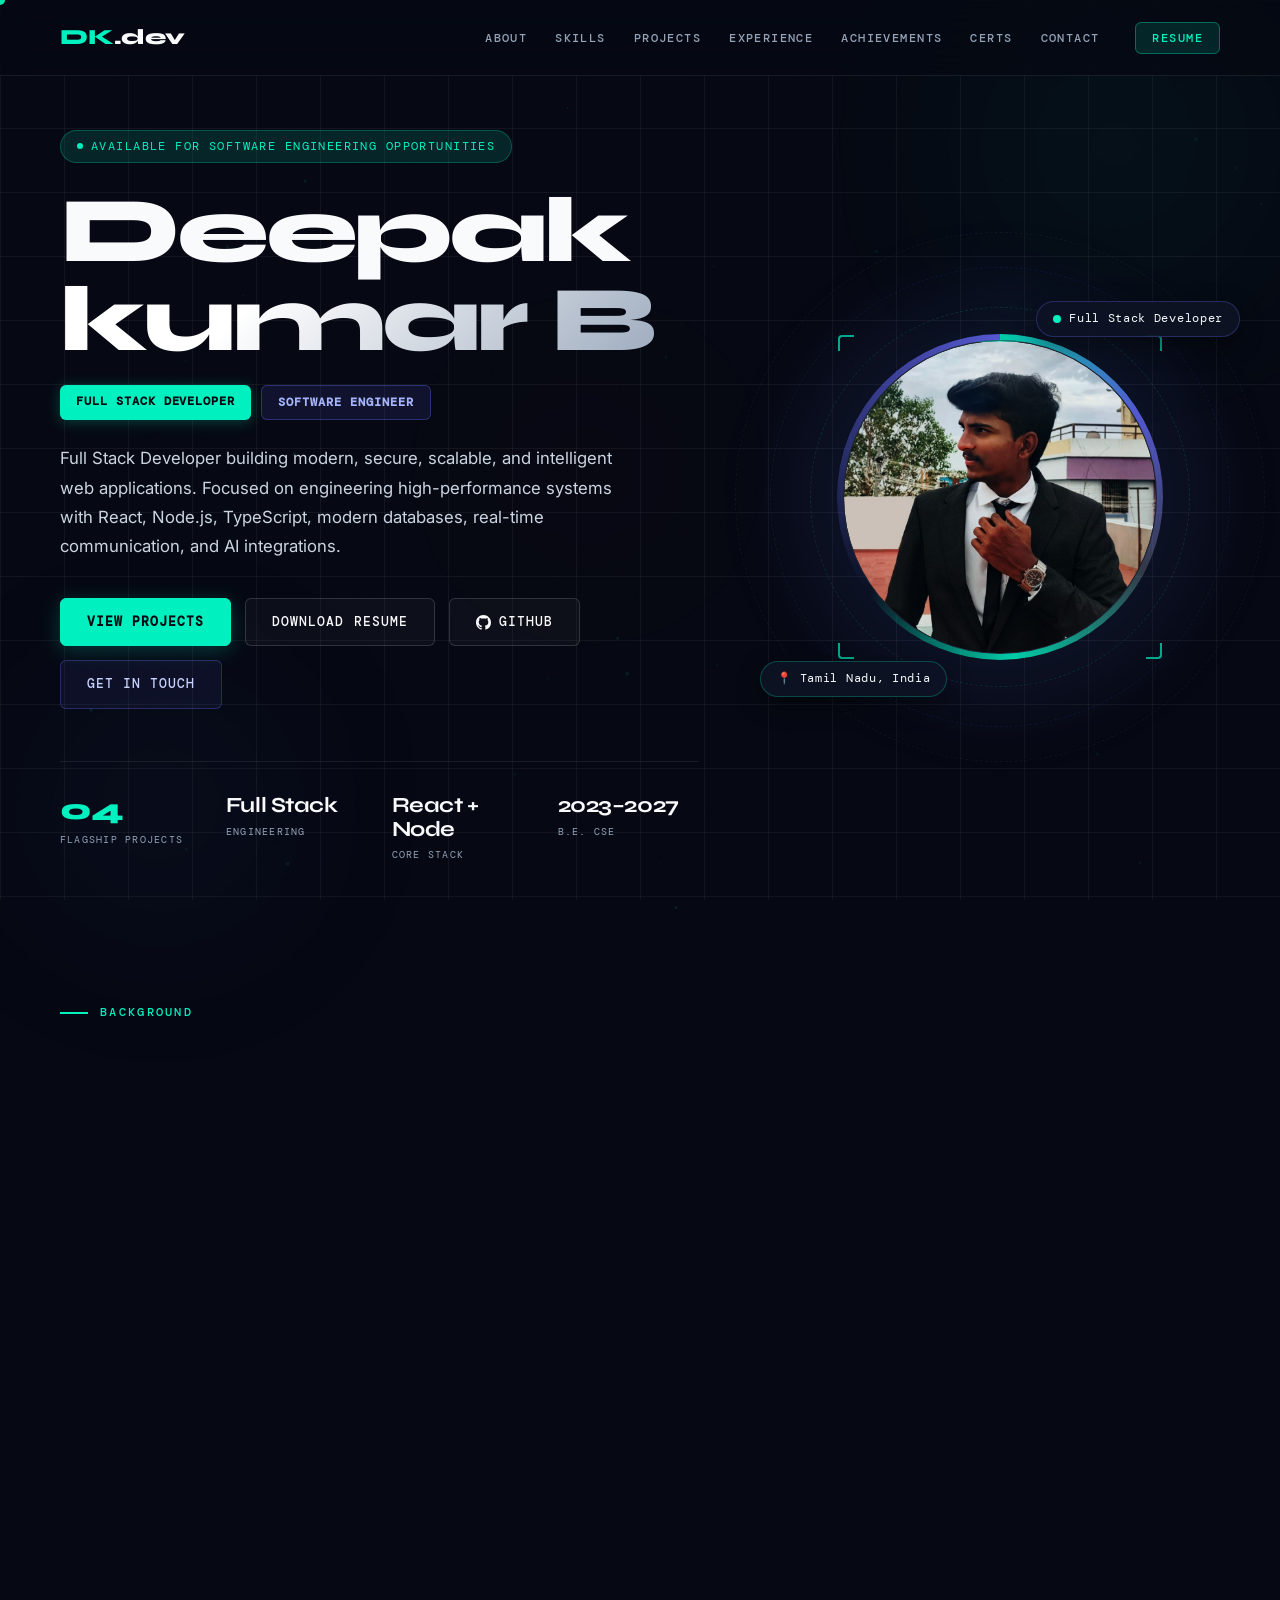
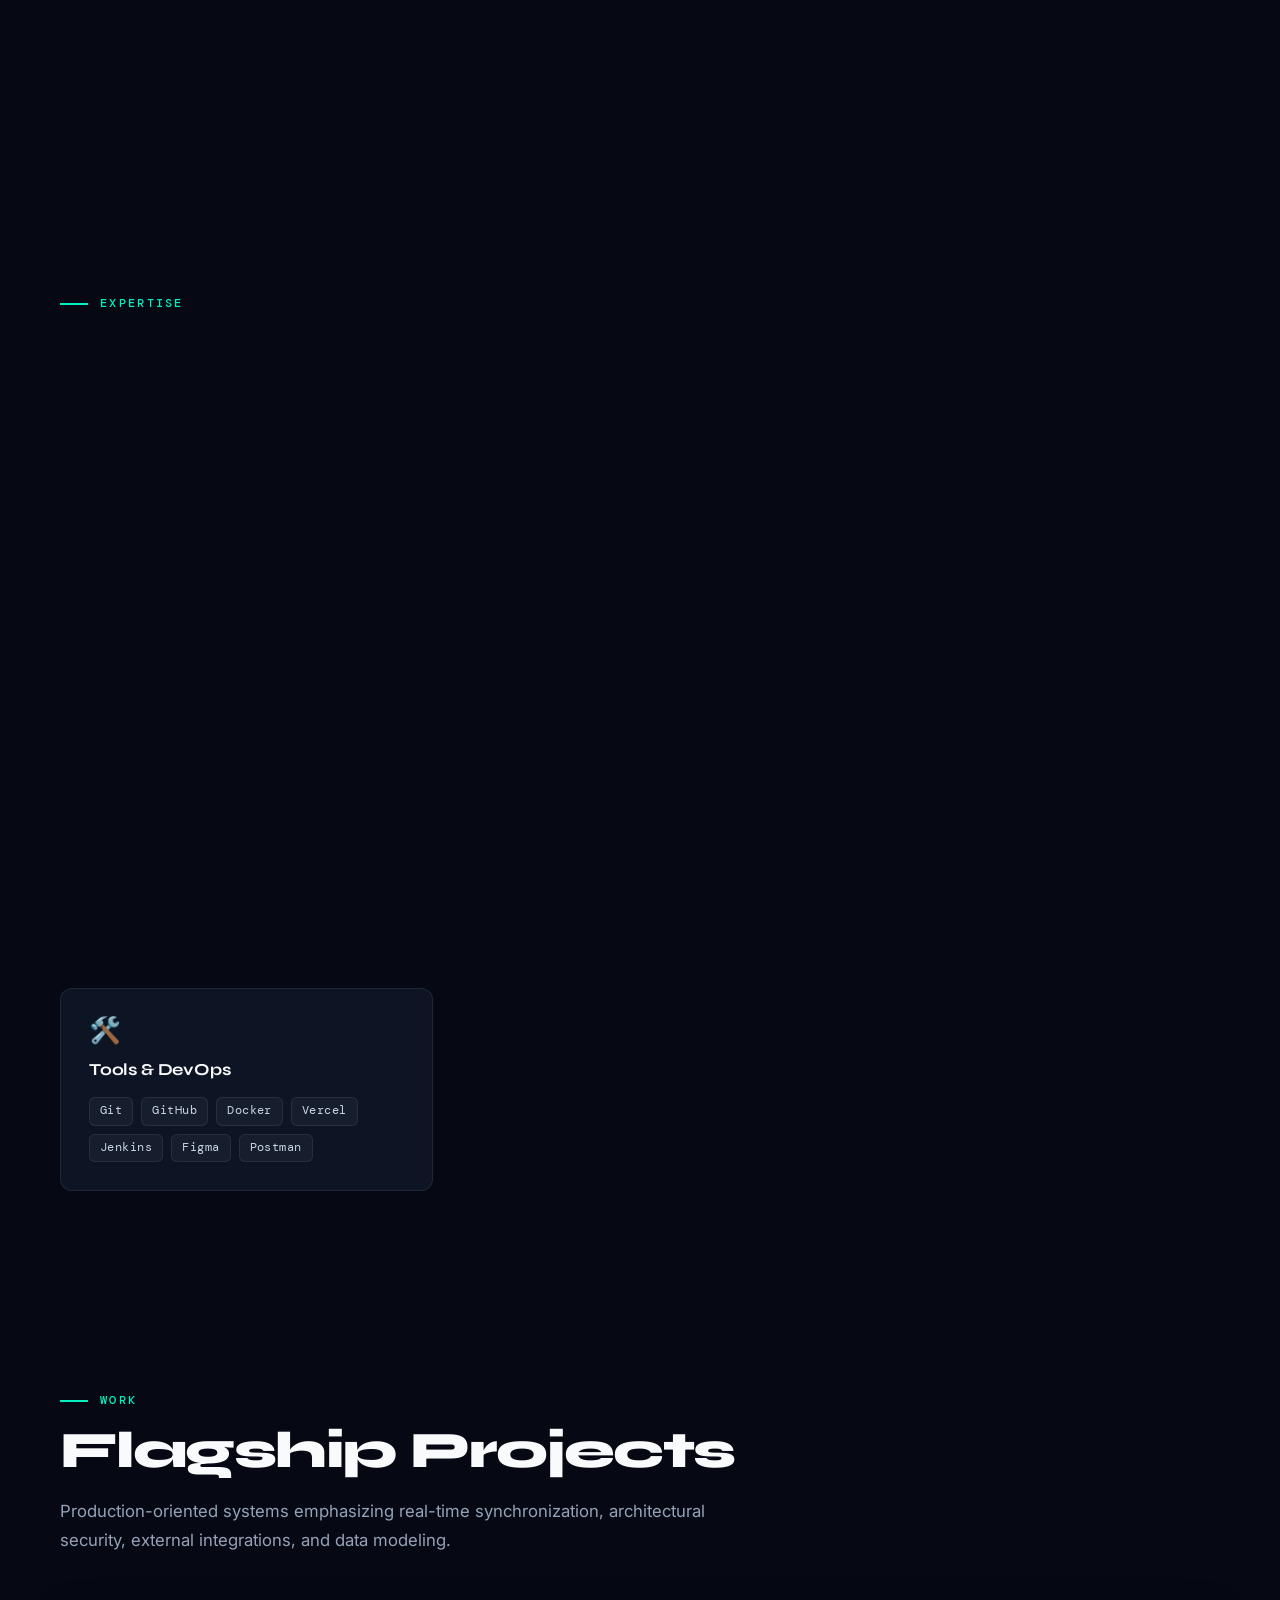
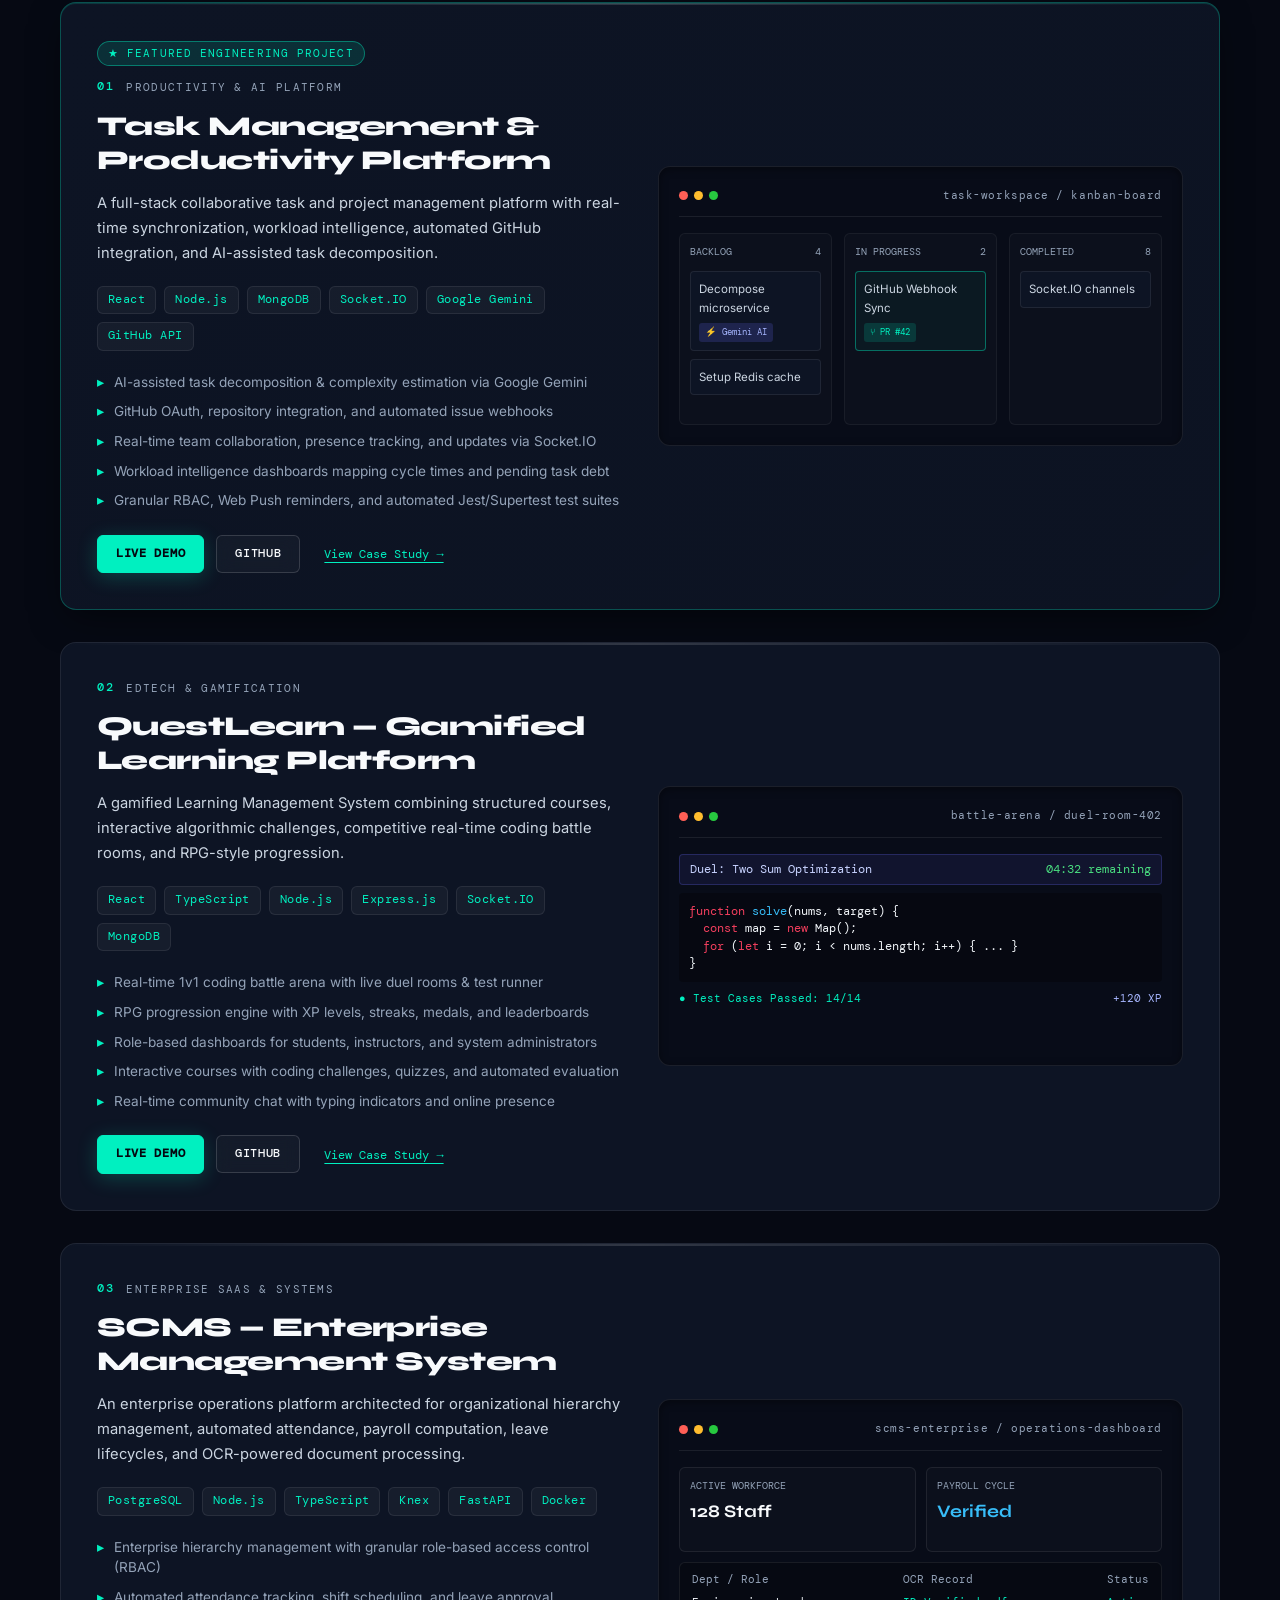
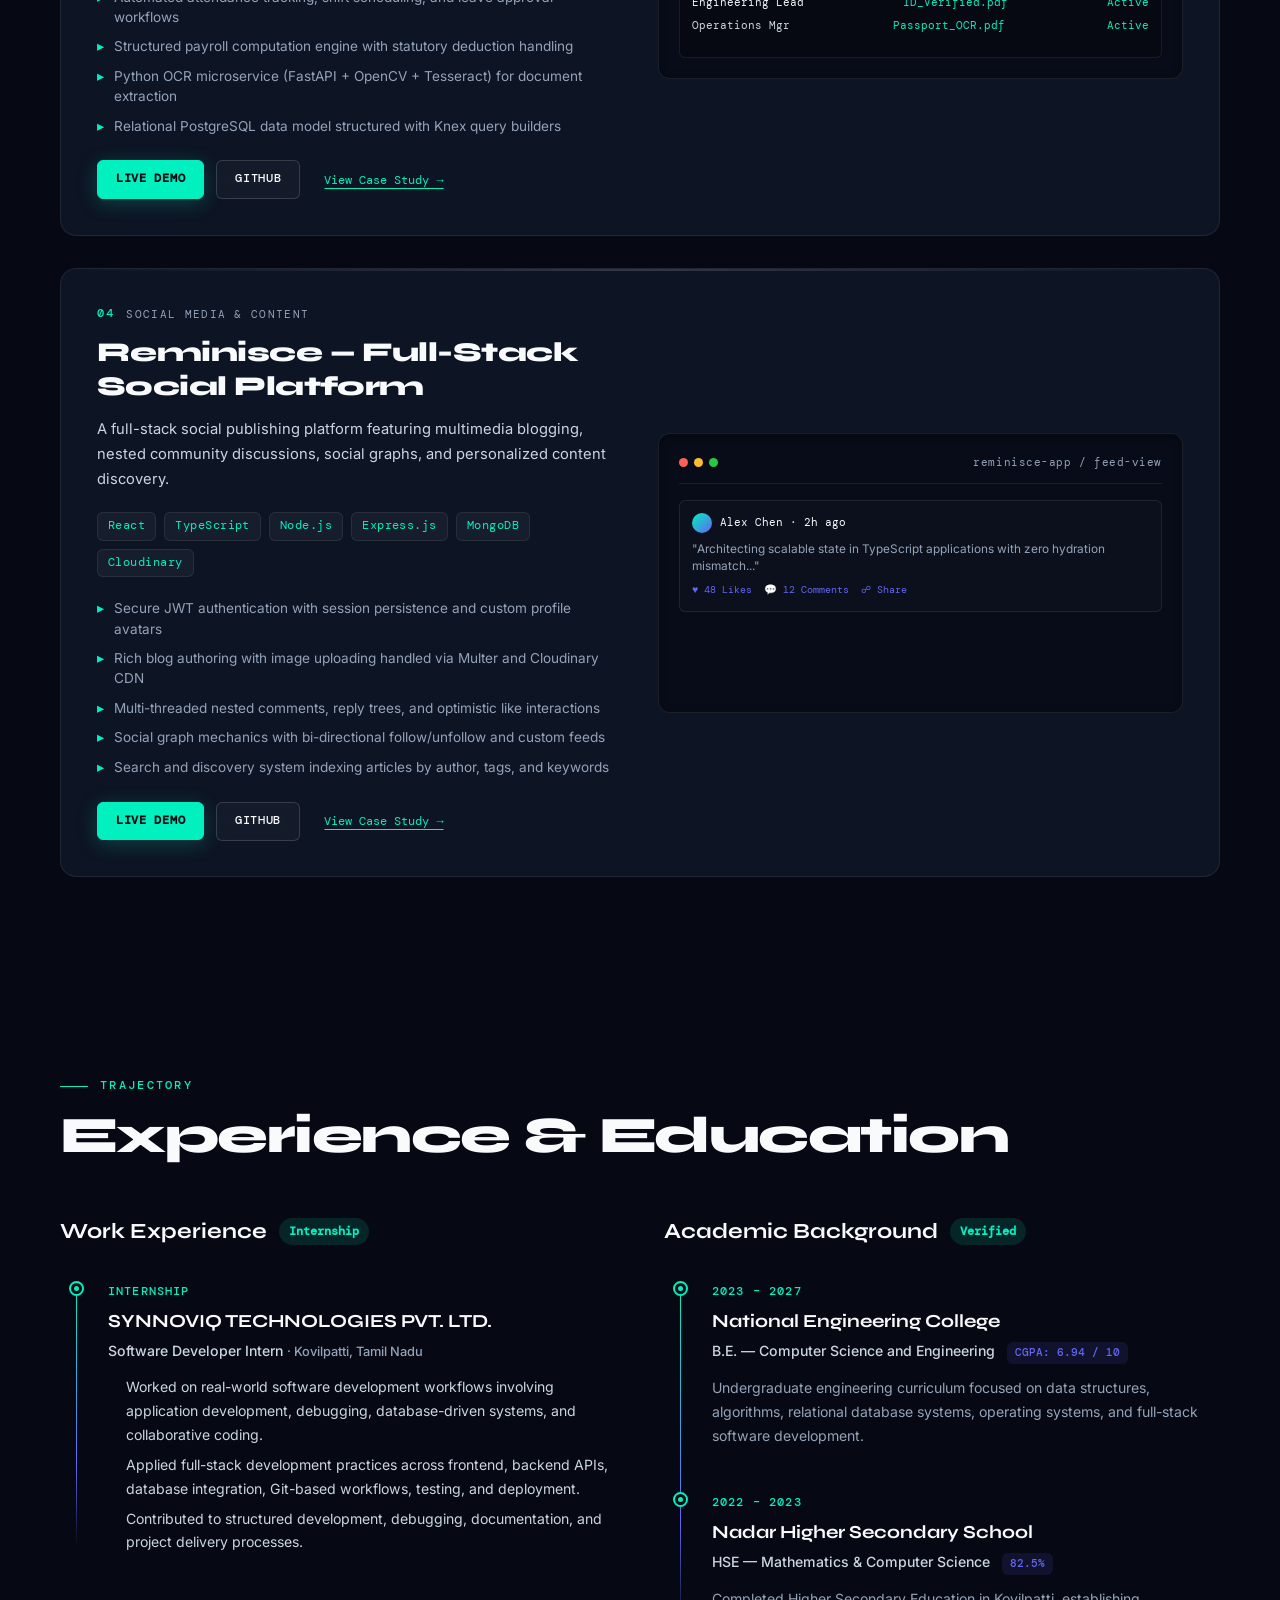
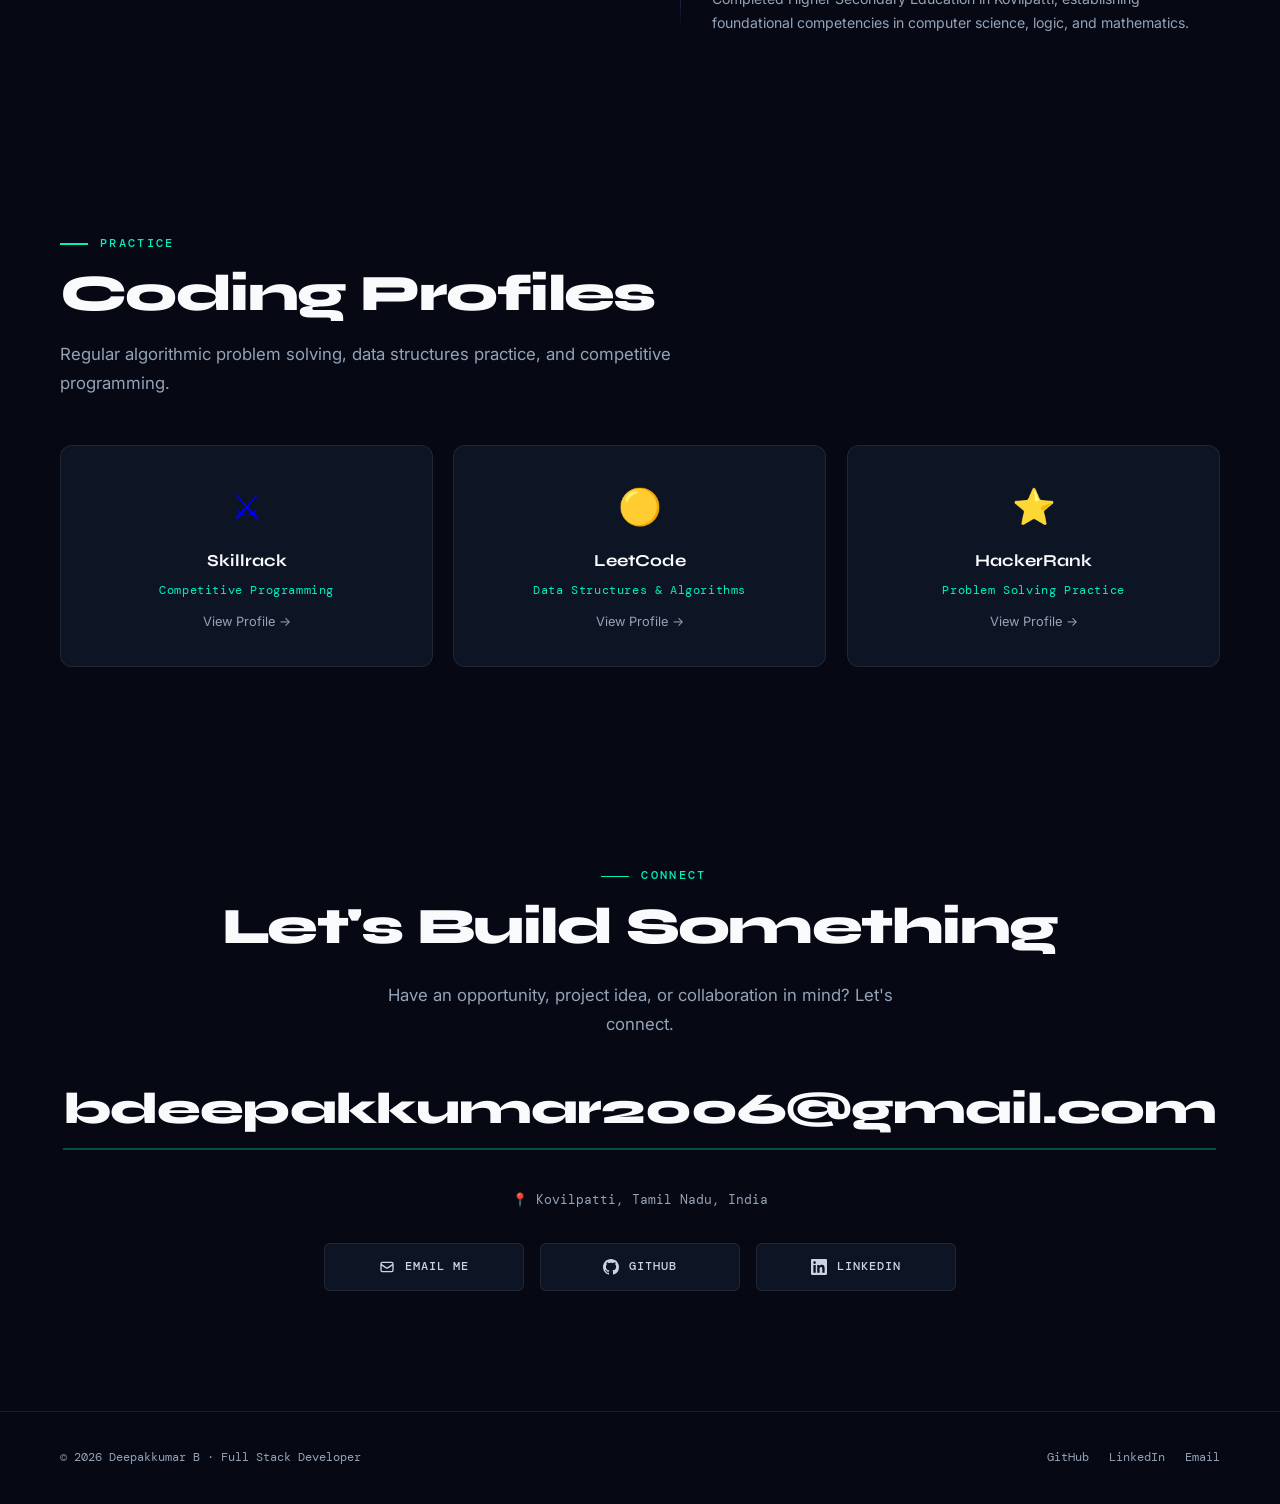
==== commit 4c1d8151: "feat: upgrade portfolio to modern recruiter-focused full-stack presentation - showcase four flagship" ====
--- a/portfolio/index.html
+++ b/portfolio/index.html
@@ -4,9 +4,27 @@
   <meta charset="UTF-8" />
   <meta name="viewport" content="width=device-width, initial-scale=1.0"/>
   <title>Deepakkumar B — Full Stack Developer</title>
+  <meta name="description" content="Portfolio of Deepakkumar B, a Full Stack Developer building modern, secure, scalable, and intelligent web applications using React, TypeScript, Node.js, and PostgreSQL."/>
+  <meta name="keywords" content="Deepakkumar B, Full Stack Developer, Software Engineer, React, Node.js, TypeScript, PostgreSQL, MongoDB, Portfolio"/>
+  <meta name="author" content="Deepakkumar B"/>
+
+  <!-- Open Graph / Social Media -->
+  <meta property="og:title" content="Deepakkumar B — Full Stack Developer"/>
+  <meta property="og:description" content="Full Stack Developer building modern, secure, and scalable web applications with React, Node.js, TypeScript, and modern database architectures."/>
+  <meta property="og:type" content="website"/>
+  <meta property="og:url" content="https://github.com/DK-code06"/>
+
+  <!-- Twitter Card -->
+  <meta name="twitter:card" content="summary_large_image"/>
+  <meta name="twitter:title" content="Deepakkumar B — Full Stack Developer"/>
+  <meta name="twitter:description" content="Full Stack Developer building modern, secure, and scalable web applications."/>
+
+  <!-- Fonts -->
   <link rel="preconnect" href="https://fonts.googleapis.com"/>
   <link rel="preconnect" href="https://fonts.gstatic.com" crossorigin/>
-  <link href="https://fonts.googleapis.com/css2?family=Syne:wght@400;600;700;800&family=DM+Mono:ital,wght@0,300;0,400;0,500;1,300&display=swap" rel="stylesheet"/>
+  <link href="https://fonts.googleapis.com/css2?family=DM+Mono:ital,wght@0,400;0,500;1,400&family=Inter:wght@300;400;500;600;700&family=Syne:wght@600;700;800&display=swap" rel="stylesheet"/>
+
+  <!-- Stylesheets -->
   <link rel="stylesheet" href="css/reset.css"/>
   <link rel="stylesheet" href="css/variables.css"/>
   <link rel="stylesheet" href="css/base.css"/>
@@ -22,294 +40,749 @@
 <body>
 
   <!-- Custom Cursor -->
-  <div class="cursor" id="cursor"></div>
-  <div class="cursor-ring" id="cursor-ring"></div>
+  <div class="cursor" id="cursor" aria-hidden="true"></div>
+  <div class="cursor-ring" id="cursor-ring" aria-hidden="true"></div>
 
   <!-- Navigation -->
-  <nav id="navbar">
-    <div class="nav-logo">DK<span>.dev</span></div>
-    <button class="nav-toggle" id="navToggle" aria-label="Toggle menu">
-      <span></span><span></span><span></span>
-    </button>
-    <ul class="nav-links" id="navLinks">
-      <li><a href="#skills">Skills</a></li>
-      <li><a href="#projects">Projects</a></li>
-      <li><a href="#experience">Experience</a></li>
-      <li><a href="pages/achievements.html">Achievements</a></li>
-      <li><a href="pages/certifications.html">Certs</a></li>
-      <li><a href="#contact">Contact</a></li>
-    </ul>
+  <nav id="navbar" aria-label="Main Navigation">
+    <div class="nav-container">
+      <a href="#hero" class="nav-logo" aria-label="DK.dev Home">DK<span>.dev</span></a>
+      <button class="nav-toggle" id="navToggle" aria-label="Toggle navigation menu" aria-expanded="false" aria-controls="navLinks">
+        <span></span><span></span><span></span>
+      </button>
+      <ul class="nav-links" id="navLinks">
+        <li><a href="#about">About</a></li>
+        <li><a href="#skills">Skills</a></li>
+        <li><a href="#projects">Projects</a></li>
+        <li><a href="#experience">Experience</a></li>
+        <li><a href="pages/achievements.html">Achievements</a></li>
+        <li><a href="pages/certifications.html">Certs</a></li>
+        <li><a href="#contact">Contact</a></li>
+        <li><a href="#contact" class="nav-cta" title="Request or view Deepakkumar B's Resume">Resume</a></li>
+      </ul>
+    </div>
   </nav>
 
   <!-- HERO -->
-  <section id="hero">
-    <div class="hero-orb orb1"></div>
-    <div class="hero-orb orb2"></div>
-    <div class="hero-orb orb3"></div>
-    <canvas id="particleCanvas"></canvas>
-
-    <!-- LEFT: Text -->
+  <section id="hero" aria-label="Introduction">
+    <div class="hero-orb orb1" aria-hidden="true"></div>
+    <div class="hero-orb orb2" aria-hidden="true"></div>
+    <div class="hero-orb orb3" aria-hidden="true"></div>
+    <canvas id="particleCanvas" aria-hidden="true"></canvas>
+
+    <!-- LEFT: Text Content -->
     <div class="hero-content">
+      <div class="hero-tag">
+        <span class="blink-dot" aria-hidden="true"></span> Available for Software Engineering Opportunities
+      </div>
 
       <h1 class="hero-name">
         <span class="line1">Deepak</span>
         <span class="line2">kumar B</span>
       </h1>
+
       <div class="hero-roles">
         <span class="role-badge primary">Full Stack Developer</span>
-        <span class="role-badge secondary">UI/UX Designer</span>
-      </div>
+        <span class="role-badge secondary">Software Engineer</span>
+      </div>
+
       <p class="hero-bio">
-        Building responsive web applications and scalable REST APIs with JavaScript, React, Node.js &amp; Java. Hackathon winner. Passionate about turning complex problems into elegant digital solutions.
+        Full Stack Developer building modern, secure, scalable, and intelligent web applications. Focused on engineering high-performance systems with React, Node.js, TypeScript, modern databases, real-time communication, and AI integrations.
       </p>
+
       <div class="hero-cta">
         <a href="#projects" class="btn btn-primary">View Projects</a>
-        <a href="#contact" class="btn btn-outline">Get in Touch</a>
-      </div>
-
+        <a href="#contact" class="btn btn-outline" title="Contact to receive formal resume PDF">Download Resume</a>
+        <a href="https://github.com/DK-code06" target="_blank" rel="noopener noreferrer" class="btn btn-outline">
+          <svg width="15" height="15" fill="currentColor" viewBox="0 0 24 24" aria-hidden="true"><path d="M12 0C5.37 0 0 5.37 0 12c0 5.31 3.435 9.795 8.205 11.385.6.105.825-.255.825-.57 0-.285-.015-1.23-.015-2.235-3.015.555-3.795-.735-4.035-1.41-.135-.345-.72-1.41-1.23-1.695-.42-.225-1.02-.78-.015-.795.945-.015 1.62.87 1.845 1.23 1.08 1.815 2.805 1.305 3.495.99.105-.78.42-1.305.765-1.605-2.67-.3-5.46-1.335-5.46-5.925 0-1.305.465-2.385 1.23-3.225-.12-.3-.54-1.53.12-3.18 0 0 1.005-.315 3.3 1.23.96-.27 1.98-.405 3-.405s2.04.135 3 .405c2.295-1.56 3.3-1.23 3.3-1.23.66 1.65.24 2.88.12 3.18.765.84 1.23 1.905 1.23 3.225 0 4.605-2.805 5.625-5.475 5.925.435.375.81 1.095.81 2.22 0 1.605-.015 2.895-.015 3.3 0 .315.225.69.825.57A12.02 12.02 0 0 0 24 12c0-6.63-5.37-12-12-12z"/></svg>
+          GitHub
+        </a>
+        <a href="#contact" class="btn btn-secondary">Get In Touch</a>
+      </div>
+
+      <!-- Verified Hero Stats -->
       <div class="hero-stats">
         <div class="stat">
-          <span class="stat-num" data-count="5">0</span>
-          <span class="stat-label">Projects Built</span>
+          <span class="stat-num" data-count="4" data-pad="true">04</span>
+          <span class="stat-label">Flagship Projects</span>
         </div>
         <div class="stat">
-          <span class="stat-num" data-count="1000">0</span>
-          <span class="stat-label">Problems Solved</span>
+          <span class="stat-text">Full Stack</span>
+          <span class="stat-label">Engineering</span>
         </div>
         <div class="stat">
-          <span class="stat-num" data-count="8">0</span>
-          <span class="stat-label">Certifications</span>
-        </div>
-      </div>
-    </div>
-
-    <!-- RIGHT: Photo -->
-    <div class="hero-photo-wrap">
-      <!-- Rotating orbit rings -->
-      <div class="orbit orbit-1"></div>
-      <div class="orbit orbit-2"></div>
-      <div class="orbit orbit-3"></div>
-
-      <!-- Floating tech dots on orbit -->
-      <div class="orbit-dot dot-react">⚛</div>
-      <div class="orbit-dot dot-node">⬡</div>
-      <div class="orbit-dot dot-java">☕</div>
-      <div class="orbit-dot dot-db">🗄</div>
-
-      <!-- Glow blob behind photo -->
-      <div class="photo-glow"></div>
-
-      <!-- Photo frame -->
+          <span class="stat-text">React + Node</span>
+          <span class="stat-label">Core Stack</span>
+        </div>
+        <div class="stat">
+          <span class="stat-text">2023–2027</span>
+          <span class="stat-label">B.E. CSE</span>
+        </div>
+      </div>
+    </div>
+
+    <!-- RIGHT: Photo & Tech Rings -->
+    <div class="hero-photo-wrap" aria-label="Deepakkumar B profile photo with tech orbits">
+      <div class="orbit orbit-1" aria-hidden="true"></div>
+      <div class="orbit orbit-2" aria-hidden="true"></div>
+      <div class="orbit orbit-3" aria-hidden="true"></div>
+
+      <div class="orbit-dot dot-react" title="React.js" aria-hidden="true">⚛</div>
+      <div class="orbit-dot dot-node" title="Node.js" aria-hidden="true">⬡</div>
+      <div class="orbit-dot dot-ts" title="TypeScript" aria-hidden="true">TS</div>
+      <div class="orbit-dot dot-db" title="PostgreSQL & MongoDB" aria-hidden="true">🗄</div>
+
+      <div class="photo-glow" aria-hidden="true"></div>
+
       <div class="photo-frame">
-        <div class="photo-border-spin"></div>
+        <div class="photo-border-spin" aria-hidden="true"></div>
         <div class="photo-inner">
-          <!-- 
-            ✅ HOW TO ADD YOUR PHOTO:
-            1. Place your photo in the "images/" folder (e.g. images/deepak.jpg)
-            2. Replace the <div class="photo-placeholder"> below with:
-               <img src="images/deepak.jpg" alt="Deepakkumar B" />
-          -->
-<img src="images/deepak.jpg" alt="Deepakkumar B" />
-        </div>
-
-        <!-- Scan line animation -->
-        <div class="photo-scan"></div>
-
-        <!-- Corner brackets -->
-        <span class="corner tl"></span>
-        <span class="corner tr"></span>
-        <span class="corner bl"></span>
-        <span class="corner br"></span>
-      </div>
-
-      <!-- Floating info chips -->
+          <img src="images/deepak.jpg" alt="Deepakkumar B — Full Stack Developer" width="320" height="320" loading="eager" />
+        </div>
+        <div class="photo-scan" aria-hidden="true"></div>
+        <span class="corner tl" aria-hidden="true"></span>
+        <span class="corner tr" aria-hidden="true"></span>
+        <span class="corner bl" aria-hidden="true"></span>
+        <span class="corner br" aria-hidden="true"></span>
+      </div>
+
       <div class="info-chip chip-location">
         <span>📍</span> Tamil Nadu, India
       </div>
-
-    </div>
-
+      <div class="info-chip chip-status">
+        <span class="pulse-dot" aria-hidden="true"></span> Full Stack Developer
+      </div>
+    </div>
   </section>
 
-  <!-- SKILLS -->
-  <section id="skills">
+  <!-- ABOUT SECTION -->
+  <section id="about" aria-labelledby="about-heading">
+    <div class="section-label">Background</div>
+    <h2 id="about-heading" class="section-title reveal">Engineering Practical Systems</h2>
+
+    <div class="about-grid">
+      <div class="about-text reveal">
+        <p>
+          I am a Computer Science and Engineering student at <strong>National Engineering College</strong> and a <strong>Full Stack Developer</strong> focused on building practical, production-oriented web applications. Rather than surface-level CRUD projects, I approach software by addressing real architectural concerns—such as schema design, granular role-based authorization, bidirectional real-time synchronization, and external API orchestration.
+        </p>
+        <p>
+          My core technical domain encompasses <strong>React, TypeScript, Node.js, Express, MongoDB, and PostgreSQL</strong>. Whether designing a collaborative task platform with automated GitHub webhooks and AI decomposition or architecting an enterprise workforce platform with Python OCR services, I take ownership across frontend interfaces, REST API architecture, and database operations.
+        </p>
+        <p>
+          I value clean code organization, automated testing with Jest, proactive security controls, and responsive user experiences that stay fast and intuitive across all device form factors.
+        </p>
+      </div>
+
+      <div class="about-highlights reveal">
+        <div class="highlight-card">
+          <div class="highlight-icon">🏗️</div>
+          <div>
+            <div class="highlight-title">System Design &amp; Architecture</div>
+            <div class="highlight-desc">Developing structured RESTful APIs, relational PostgreSQL schemas with Knex, and scalable MongoDB document models.</div>
+          </div>
+        </div>
+        <div class="highlight-card">
+          <div class="highlight-icon">⚡</div>
+          <div>
+            <div class="highlight-title">Real-Time &amp; Event-Driven Systems</div>
+            <div class="highlight-desc">Building bidirectional Socket.IO channels for coding battle arenas, live collaborative boards, and automated repository webhooks.</div>
+          </div>
+        </div>
+        <div class="highlight-card">
+          <div class="highlight-icon">🛡️</div>
+          <div>
+            <div class="highlight-title">Security &amp; Best Practices</div>
+            <div class="highlight-desc">Enforcing JWT session handling, role-based access control (RBAC), Helmet security headers, CORS policies, and automated test suites.</div>
+          </div>
+        </div>
+      </div>
+    </div>
+  </section>
+
+  <!-- TECHNICAL SKILLS -->
+  <section id="skills" aria-labelledby="skills-heading">
     <div class="section-label">Expertise</div>
-    <h2 class="section-title reveal">Technical Skills</h2>
+    <h2 id="skills-heading" class="section-title reveal">Technical Skills</h2>
+    <p class="section-desc reveal">Categorized technology stack utilized across full-stack engineering, databases, security, and developer workflows.</p>
+
     <div class="skills-grid">
+      <!-- 1. Languages -->
       <div class="skill-card reveal">
         <div class="skill-card-icon">⚡</div>
         <div class="skill-card-title">Languages</div>
         <div class="skill-tags">
+          <span class="skill-tag">JavaScript</span>
+          <span class="skill-tag">TypeScript</span>
           <span class="skill-tag">Java</span>
           <span class="skill-tag">Python</span>
           <span class="skill-tag">C</span>
           <span class="skill-tag">C++</span>
           <span class="skill-tag">SQL</span>
-          <span class="skill-tag">JavaScript</span>
-        </div>
-      </div>
+        </div>
+      </div>
+
+      <!-- 2. Frontend -->
       <div class="skill-card reveal">
-        <div class="skill-card-icon">🌐</div>
-        <div class="skill-card-title">Web Development</div>
+        <div class="skill-card-icon">🎨</div>
+        <div class="skill-card-title">Frontend</div>
         <div class="skill-tags">
-          <span class="skill-tag">HTML</span>
-          <span class="skill-tag">CSS</span>
           <span class="skill-tag">React.js</span>
+          <span class="skill-tag">Next.js</span>
+          <span class="skill-tag">Vite</span>
+          <span class="skill-tag">HTML5</span>
+          <span class="skill-tag">CSS3</span>
+          <span class="skill-tag">Tailwind CSS</span>
+          <span class="skill-tag">React Router</span>
+        </div>
+      </div>
+
+      <!-- 3. Backend -->
+      <div class="skill-card reveal">
+        <div class="skill-card-icon">⚙️</div>
+        <div class="skill-card-title">Backend</div>
+        <div class="skill-tags">
           <span class="skill-tag">Node.js</span>
+          <span class="skill-tag">Express.js</span>
           <span class="skill-tag">REST APIs</span>
-        </div>
-      </div>
+          <span class="skill-tag">JWT</span>
+          <span class="skill-tag">Socket.IO</span>
+        </div>
+      </div>
+
+      <!-- 4. Databases -->
       <div class="skill-card reveal">
         <div class="skill-card-icon">🗄️</div>
-        <div class="skill-card-title">Databases &amp; Tools</div>
+        <div class="skill-card-title">Databases</div>
         <div class="skill-tags">
+          <span class="skill-tag">MongoDB</span>
+          <span class="skill-tag">Mongoose</span>
+          <span class="skill-tag">PostgreSQL</span>
           <span class="skill-tag">MySQL</span>
-          <span class="skill-tag">MongoDB</span>
+          <span class="skill-tag">Knex</span>
+        </div>
+      </div>
+
+      <!-- 5. AI & Integrations -->
+      <div class="skill-card reveal">
+        <div class="skill-card-icon">🤖</div>
+        <div class="skill-card-title">AI &amp; Integrations</div>
+        <div class="skill-tags">
+          <span class="skill-tag">Google Gemini</span>
+          <span class="skill-tag">GitHub OAuth</span>
+          <span class="skill-tag">GitHub Webhooks</span>
+          <span class="skill-tag">Web Push</span>
+          <span class="skill-tag">Cloudinary</span>
+        </div>
+      </div>
+
+      <!-- 6. Testing & Security -->
+      <div class="skill-card reveal">
+        <div class="skill-card-icon">🛡️</div>
+        <div class="skill-card-title">Testing &amp; Security</div>
+        <div class="skill-tags">
+          <span class="skill-tag">Jest</span>
+          <span class="skill-tag">Supertest</span>
+          <span class="skill-tag">RBAC</span>
+          <span class="skill-tag">JWT</span>
+          <span class="skill-tag">Helmet</span>
+          <span class="skill-tag">CSP</span>
+          <span class="skill-tag">HSTS</span>
+          <span class="skill-tag">CORS</span>
+        </div>
+      </div>
+
+      <!-- 7. Tools & DevOps -->
+      <div class="skill-card reveal">
+        <div class="skill-card-icon">🛠️</div>
+        <div class="skill-card-title">Tools &amp; DevOps</div>
+        <div class="skill-tags">
+          <span class="skill-tag">Git</span>
           <span class="skill-tag">GitHub</span>
-          <span class="skill-tag">LeetCode</span>
-          <span class="skill-tag">HackerRank</span>
-        </div>
-      </div>
-      <div class="skill-card reveal">
-        <div class="skill-card-icon">🎨</div>
-        <div class="skill-card-title">Design &amp; Concepts</div>
-        <div class="skill-tags">
-          <span class="skill-tag">UI/UX Design</span>
-          <span class="skill-tag">Full Stack Dev</span>
-          <span class="skill-tag">Data Structures</span>
-          <span class="skill-tag">Agile</span>
+          <span class="skill-tag">Docker</span>
+          <span class="skill-tag">Vercel</span>
+          <span class="skill-tag">Jenkins</span>
+          <span class="skill-tag">Figma</span>
+          <span class="skill-tag">Postman</span>
         </div>
       </div>
     </div>
   </section>
 
-  <!-- PROJECTS -->
-  <section id="projects">
+  <!-- FLAGSHIP PROJECTS -->
+  <section id="projects" aria-labelledby="projects-heading">
     <div class="section-label">Work</div>
-    <h2 class="section-title reveal">Projects</h2>
-    <div class="projects-grid">
-      <div class="project-card reveal">
-        <span class="project-num">01 — HEALTHCARE</span>
-        <div class="project-title">Hospital &amp; Appointment Management System</div>
-        <p class="project-desc">System to manage patient records and appointments with structured database design and a clean interface.</p>
-        <span class="project-status status-done">Completed</span>
-      </div>
-      <div class="project-card reveal">
-        <span class="project-num">02 — PRODUCTIVITY</span>
-        <div class="project-title">Task Management &amp; Productivity System</div>
-        <p class="project-desc">Task tracking application featuring prioritization, deadlines, and productivity analytics.</p>
-        <span class="project-status status-done">Completed</span>
-      </div>
-      <div class="project-card reveal">
-        <span class="project-num">03 — FULL STACK</span>
-        <div class="project-title">Blog Application</div>
-        <p class="project-desc">Full-stack blog platform with CRUD operations, user authentication, and a responsive UI.</p>
-        <span class="project-status status-done">Completed</span>
-      </div>
-      <div class="project-card reveal">
-        <span class="project-num">04 — FINTECH</span>
-        <div class="project-title">Finance Management System</div>
-        <p class="project-desc">Application to track income, expenses, and generate financial summaries and reports.</p>
-        <span class="project-status status-done">Completed</span>
-      </div>
-      <div class="project-card reveal">
-        <span class="project-num">05 — EDTECH</span>
-        <div class="project-title">Quiz Management System</div>
-        <p class="project-desc">Online quiz platform with automated evaluation, scoring, and results tracking.</p>
-        <span class="project-status status-done">Completed</span>
-      </div>
-      <div class="project-card reveal">
-        <span class="project-num">06 — ONGOING</span>
-        <div class="project-title">My Event Partner &amp; College Event Management</div>
-        <p class="project-desc">Dual project: a personal event coordination app and a full-scale college event management platform.</p>
-        <span class="project-status status-ongoing">In Progress</span>
-      </div>
+    <h2 id="projects-heading" class="section-title reveal">Flagship Projects</h2>
+    <p class="section-desc reveal">Production-oriented systems emphasizing real-time synchronization, architectural security, external integrations, and data modeling.</p>
+
+    <div class="projects-container">
+
+      <!-- PROJECT 01: Task Management & Productivity Platform (Featured) -->
+      <div class="project-card featured reveal" id="project-taskmgmt">
+        <div class="project-details">
+          <span class="featured-badge">★ Featured Engineering Project</span>
+          <div class="project-meta">
+            <span class="project-num">01</span>
+            <span class="project-cat">Productivity &amp; AI Platform</span>
+          </div>
+          <h3 class="project-title">Task Management &amp; Productivity Platform</h3>
+          <p class="project-desc">
+            A full-stack collaborative task and project management platform with real-time synchronization, workload intelligence, automated GitHub integration, and AI-assisted task decomposition.
+          </p>
+
+          <div class="project-techs">
+            <span class="tech-tag">React</span>
+            <span class="tech-tag">Node.js</span>
+            <span class="tech-tag">MongoDB</span>
+            <span class="tech-tag">Socket.IO</span>
+            <span class="tech-tag">Google Gemini</span>
+            <span class="tech-tag">GitHub API</span>
+          </div>
+
+          <ul class="project-features">
+            <li>AI-assisted task decomposition &amp; complexity estimation via Google Gemini</li>
+            <li>GitHub OAuth, repository integration, and automated issue webhooks</li>
+            <li>Real-time team collaboration, presence tracking, and updates via Socket.IO</li>
+            <li>Workload intelligence dashboards mapping cycle times and pending task debt</li>
+            <li>Granular RBAC, Web Push reminders, and automated Jest/Supertest test suites</li>
+          </ul>
+
+          <div class="project-actions">
+            <a href="https://taskmanagement-delta-virid.vercel.app/" target="_blank" rel="noopener noreferrer" class="btn btn-primary btn-sm">Live Demo</a>
+            <a href="https://github.com/DK-code06/taskmanagement" target="_blank" rel="noopener noreferrer" class="btn btn-outline btn-sm">GitHub</a>
+            <button class="btn-case-study" data-modal-target="task-management">View Case Study →</button>
+          </div>
+        </div>
+
+        <!-- Abstract CSS Mockup: Kanban Board -->
+        <div class="project-visual" aria-hidden="true">
+          <div class="mockup-header">
+            <div class="mockup-dots">
+              <span class="mockup-dot dot-red"></span>
+              <span class="mockup-dot dot-yellow"></span>
+              <span class="mockup-dot dot-green"></span>
+            </div>
+            <span class="mockup-title">task-workspace / kanban-board</span>
+          </div>
+          <div class="kanban-board">
+            <div class="kanban-col">
+              <div class="col-header"><span>Backlog</span><span>4</span></div>
+              <div class="kanban-card">
+                <div>Decompose microservice</div>
+                <span class="kanban-pill pill-ai">⚡ Gemini AI</span>
+              </div>
+              <div class="kanban-card">
+                <div>Setup Redis cache</div>
+              </div>
+            </div>
+            <div class="kanban-col">
+              <div class="col-header"><span>In Progress</span><span>2</span></div>
+              <div class="kanban-card active">
+                <div>GitHub Webhook Sync</div>
+                <span class="kanban-pill pill-git">⑂ PR #42</span>
+              </div>
+            </div>
+            <div class="kanban-col">
+              <div class="col-header"><span>Completed</span><span>8</span></div>
+              <div class="kanban-card">
+                <div>Socket.IO channels</div>
+              </div>
+            </div>
+          </div>
+        </div>
+      </div>
+
+      <!-- PROJECT 02: QuestLearn — Gamified Learning & Coding Platform -->
+      <div class="project-card reveal" id="project-questlearn">
+        <div class="project-details">
+          <div class="project-meta">
+            <span class="project-num">02</span>
+            <span class="project-cat">EdTech &amp; Gamification</span>
+          </div>
+          <h3 class="project-title">QuestLearn — Gamified Learning Platform</h3>
+          <p class="project-desc">
+            A gamified Learning Management System combining structured courses, interactive algorithmic challenges, competitive real-time coding battle rooms, and RPG-style progression.
+          </p>
+
+          <div class="project-techs">
+            <span class="tech-tag">React</span>
+            <span class="tech-tag">TypeScript</span>
+            <span class="tech-tag">Node.js</span>
+            <span class="tech-tag">Express.js</span>
+            <span class="tech-tag">Socket.IO</span>
+            <span class="tech-tag">MongoDB</span>
+          </div>
+
+          <ul class="project-features">
+            <li>Real-time 1v1 coding battle arena with live duel rooms &amp; test runner</li>
+            <li>RPG progression engine with XP levels, streaks, medals, and leaderboards</li>
+            <li>Role-based dashboards for students, instructors, and system administrators</li>
+            <li>Interactive courses with coding challenges, quizzes, and automated evaluation</li>
+            <li>Real-time community chat with typing indicators and online presence</li>
+          </ul>
+
+          <div class="project-actions">
+            <a href="https://questlearn-six.vercel.app/" target="_blank" rel="noopener noreferrer" class="btn btn-primary btn-sm">Live Demo</a>
+            <a href="https://github.com/DK-code06/questlearn" target="_blank" rel="noopener noreferrer" class="btn btn-outline btn-sm">GitHub</a>
+            <button class="btn-case-study" data-modal-target="questlearn">View Case Study →</button>
+          </div>
+        </div>
+
+        <!-- Abstract CSS Mockup: Code Battle Terminal -->
+        <div class="project-visual" aria-hidden="true">
+          <div class="mockup-header">
+            <div class="mockup-dots">
+              <span class="mockup-dot dot-red"></span>
+              <span class="mockup-dot dot-yellow"></span>
+              <span class="mockup-dot dot-green"></span>
+            </div>
+            <span class="mockup-title">battle-arena / duel-room-402</span>
+          </div>
+          <div class="battle-terminal">
+            <div class="battle-header">
+              <span>Duel: Two Sum Optimization</span>
+              <span style="color: #4ade80;">04:32 remaining</span>
+            </div>
+            <div class="battle-code">
+              <div><span class="kw">function</span> <span class="fn">solve</span>(nums, target) {</div>
+              <div>&nbsp;&nbsp;<span class="kw">const</span> map = <span class="kw">new</span> Map();</div>
+              <div>&nbsp;&nbsp;<span class="kw">for</span> (<span class="kw">let</span> i = 0; i &lt; nums.length; i++) { ... }</div>
+              <div>}</div>
+            </div>
+            <div class="battle-status">
+              <span>● Test Cases Passed: 14/14</span>
+              <span style="margin-left: auto; color: #a5b4fc;">+120 XP</span>
+            </div>
+          </div>
+        </div>
+      </div>
+
+      <!-- PROJECT 03: SCMS — Enterprise Management System -->
+      <div class="project-card reveal" id="project-scms">
+        <div class="project-details">
+          <div class="project-meta">
+            <span class="project-num">03</span>
+            <span class="project-cat">Enterprise SaaS &amp; Systems</span>
+          </div>
+          <h3 class="project-title">SCMS — Enterprise Management System</h3>
+          <p class="project-desc">
+            An enterprise operations platform architected for organizational hierarchy management, automated attendance, payroll computation, leave lifecycles, and OCR-powered document processing.
+          </p>
+
+          <div class="project-techs">
+            <span class="tech-tag">PostgreSQL</span>
+            <span class="tech-tag">Node.js</span>
+            <span class="tech-tag">TypeScript</span>
+            <span class="tech-tag">Knex</span>
+            <span class="tech-tag">FastAPI</span>
+            <span class="tech-tag">Docker</span>
+          </div>
+
+          <ul class="project-features">
+            <li>Enterprise hierarchy management with granular role-based access control (RBAC)</li>
+            <li>Automated attendance tracking, shift scheduling, and leave approval workflows</li>
+            <li>Structured payroll computation engine with statutory deduction handling</li>
+            <li>Python OCR microservice (FastAPI + OpenCV + Tesseract) for document extraction</li>
+            <li>Relational PostgreSQL data model structured with Knex query builders</li>
+          </ul>
+
+          <div class="project-actions">
+            <a href="https://scms-red.vercel.app/" target="_blank" rel="noopener noreferrer" class="btn btn-primary btn-sm">Live Demo</a>
+            <a href="https://github.com/supportsynnoviqtech/scms" target="_blank" rel="noopener noreferrer" class="btn btn-outline btn-sm">GitHub</a>
+            <button class="btn-case-study" data-modal-target="scms">View Case Study →</button>
+          </div>
+        </div>
+
+        <!-- Abstract CSS Mockup: Enterprise Metrics & RBAC -->
+        <div class="project-visual" aria-hidden="true">
+          <div class="mockup-header">
+            <div class="mockup-dots">
+              <span class="mockup-dot dot-red"></span>
+              <span class="mockup-dot dot-yellow"></span>
+              <span class="mockup-dot dot-green"></span>
+            </div>
+            <span class="mockup-title">scms-enterprise / operations-dashboard</span>
+          </div>
+          <div class="enterprise-grid">
+            <div class="ent-stat-card">
+              <div class="ent-stat-label">Active Workforce</div>
+              <div class="ent-stat-val">128 Staff</div>
+            </div>
+            <div class="ent-stat-card">
+              <div class="ent-stat-label">Payroll Cycle</div>
+              <div class="ent-stat-val" style="color: #38bdf8;">Verified</div>
+            </div>
+            <div class="ent-table">
+              <div class="ent-row">
+                <span>Dept / Role</span>
+                <span>OCR Record</span>
+                <span>Status</span>
+              </div>
+              <div class="ent-row" style="color: #f1f5f9;">
+                <span>Engineering Lead</span>
+                <span class="badge-verified">ID_Verified.pdf</span>
+                <span class="badge-verified">Active</span>
+              </div>
+              <div class="ent-row" style="color: #cbd5e1;">
+                <span>Operations Mgr</span>
+                <span class="badge-verified">Passport_OCR.pdf</span>
+                <span class="badge-verified">Active</span>
+              </div>
+            </div>
+          </div>
+        </div>
+      </div>
+
+      <!-- PROJECT 04: Reminisce — Full-Stack Social Blogging Platform -->
+      <div class="project-card reveal" id="project-reminisce">
+        <div class="project-details">
+          <div class="project-meta">
+            <span class="project-num">04</span>
+            <span class="project-cat">Social Media &amp; Content</span>
+          </div>
+          <h3 class="project-title">Reminisce — Full-Stack Social Platform</h3>
+          <p class="project-desc">
+            A full-stack social publishing platform featuring multimedia blogging, nested community discussions, social graphs, and personalized content discovery.
+          </p>
+
+          <div class="project-techs">
+            <span class="tech-tag">React</span>
+            <span class="tech-tag">TypeScript</span>
+            <span class="tech-tag">Node.js</span>
+            <span class="tech-tag">Express.js</span>
+            <span class="tech-tag">MongoDB</span>
+            <span class="tech-tag">Cloudinary</span>
+          </div>
+
+          <ul class="project-features">
+            <li>Secure JWT authentication with session persistence and custom profile avatars</li>
+            <li>Rich blog authoring with image uploading handled via Multer and Cloudinary CDN</li>
+            <li>Multi-threaded nested comments, reply trees, and optimistic like interactions</li>
+            <li>Social graph mechanics with bi-directional follow/unfollow and custom feeds</li>
+            <li>Search and discovery system indexing articles by author, tags, and keywords</li>
+          </ul>
+
+          <div class="project-actions">
+            <a href="https://reminisce-alpha.vercel.app/auth" target="_blank" rel="noopener noreferrer" class="btn btn-primary btn-sm">Live Demo</a>
+            <a href="https://github.com/DK-code06/blogapp" target="_blank" rel="noopener noreferrer" class="btn btn-outline btn-sm">GitHub</a>
+            <button class="btn-case-study" data-modal-target="reminisce">View Case Study →</button>
+          </div>
+        </div>
+
+        <!-- Abstract CSS Mockup: Social Feed & Article -->
+        <div class="project-visual" aria-hidden="true">
+          <div class="mockup-header">
+            <div class="mockup-dots">
+              <span class="mockup-dot dot-red"></span>
+              <span class="mockup-dot dot-yellow"></span>
+              <span class="mockup-dot dot-green"></span>
+            </div>
+            <span class="mockup-title">reminisce-app / feed-view</span>
+          </div>
+          <div class="feed-mockup">
+            <div class="feed-post">
+              <div class="feed-author">
+                <span class="feed-avatar"></span>
+                <span class="feed-name">Alex Chen · 2h ago</span>
+              </div>
+              <div class="feed-snippet">
+                "Architecting scalable state in TypeScript applications with zero hydration mismatch..."
+              </div>
+              <div class="feed-bar">
+                <span>♥ 48 Likes</span>
+                <span>💬 12 Comments</span>
+                <span>☍ Share</span>
+              </div>
+            </div>
+          </div>
+        </div>
+      </div>
+
     </div>
   </section>
 
   <!-- EXPERIENCE & EDUCATION -->
-  <section id="experience">
-    <div class="section-label">Journey</div>
-    <h2 class="section-title reveal">Experience &amp; Education</h2>
-    <div class="timeline">
-      <div class="timeline-item reveal">
-        <div class="timeline-dot"></div>
-        <div class="timeline-date">Internship</div>
-        <div class="timeline-title">SYNNOVIQ Technologies Pvt. Ltd.</div>
-        <div class="timeline-sub">Software Development Intern</div>
-        <p class="timeline-body">Worked on real-world development workflows, collaborative coding practices, and debugging in a professional environment.</p>
-      </div>
-      <div class="timeline-item reveal">
-        <div class="timeline-dot"></div>
-        <div class="timeline-date">Present</div>
-        <div class="timeline-title">B.E. — Computer Science / IT</div>
-        <div class="timeline-sub">CGPA: 7.13</div>
-        <p class="timeline-body">Undergraduate engineering with a strong focus on full stack development, algorithms, and modern software practices.</p>
-      </div>
-      <div class="timeline-item reveal">
-        <div class="timeline-dot"></div>
-        <div class="timeline-date">Higher Secondary</div>
-        <div class="timeline-title">Nadar Higher Secondary School, Kovilpatti</div>
-        <div class="timeline-sub">12th Standard — 80%</div>
-        <p class="timeline-body">Strong academic foundation in science and mathematics, leading to pursuit of Computer Engineering.</p>
-      </div>
+  <section id="experience" aria-labelledby="experience-heading">
+    <div class="section-label">Trajectory</div>
+    <h2 id="experience-heading" class="section-title reveal">Experience &amp; Education</h2>
+
+    <div class="experience-edu-grid">
+
+      <!-- EXPERIENCE COLUMN -->
+      <div class="timeline-column reveal">
+        <div class="timeline-column-title">
+          Work Experience
+          <span>Internship</span>
+        </div>
+
+        <div class="timeline">
+          <div class="timeline-item">
+            <div class="timeline-dot" aria-hidden="true"></div>
+            <span class="timeline-date">Internship</span>
+            <div class="timeline-title">SYNNOVIQ TECHNOLOGIES PVT. LTD.</div>
+            <div class="timeline-sub">Software Developer Intern <span class="location">· Kovilpatti, Tamil Nadu</span></div>
+            <div class="timeline-body">
+              <ul class="timeline-bullets">
+                <li>Worked on real-world software development workflows involving application development, debugging, database-driven systems, and collaborative coding.</li>
+                <li>Applied full-stack development practices across frontend, backend APIs, database integration, Git-based workflows, testing, and deployment.</li>
+                <li>Contributed to structured development, debugging, documentation, and project delivery processes.</li>
+              </ul>
+            </div>
+          </div>
+        </div>
+      </div>
+
+      <!-- EDUCATION COLUMN -->
+      <div class="timeline-column reveal">
+        <div class="timeline-column-title">
+          Academic Background
+          <span>Verified</span>
+        </div>
+
+        <div class="timeline">
+          <div class="timeline-item">
+            <div class="timeline-dot" aria-hidden="true"></div>
+            <span class="timeline-date">2023 – 2027</span>
+            <div class="timeline-title">National Engineering College</div>
+            <div class="timeline-sub">B.E. — Computer Science and Engineering <span class="timeline-badge">CGPA: 6.94 / 10</span></div>
+            <p class="timeline-body">
+              Undergraduate engineering curriculum focused on data structures, algorithms, relational database systems, operating systems, and full-stack software development.
+            </p>
+          </div>
+
+          <div class="timeline-item">
+            <div class="timeline-dot" aria-hidden="true"></div>
+            <span class="timeline-date">2022 – 2023</span>
+            <div class="timeline-title">Nadar Higher Secondary School</div>
+            <div class="timeline-sub">HSE — Mathematics &amp; Computer Science <span class="timeline-badge">82.5%</span></div>
+            <p class="timeline-body">
+              Completed Higher Secondary Education in Kovilpatti, establishing foundational competencies in computer science, logic, and mathematics.
+            </p>
+          </div>
+        </div>
+      </div>
+
     </div>
   </section>
 
   <!-- CODING PROFILES -->
-  <section id="coding">
-    <div class="section-label">Active On</div>
-    <h2 class="section-title reveal">Coding Profiles</h2>
+  <section id="coding" aria-labelledby="coding-heading">
+    <div class="section-label">Practice</div>
+    <h2 id="coding-heading" class="section-title reveal">Coding Profiles</h2>
+    <p class="section-desc reveal">Regular algorithmic problem solving, data structures practice, and competitive programming.</p>
+
     <div class="profiles-row">
-      <div class="profile-card reveal">
+      <a href="https://www.skillrack.com" target="_blank" rel="noopener noreferrer" class="profile-card reveal" title="View Skillrack Profile">
         <span class="profile-icon">⚔️</span>
         <div class="profile-name">Skillrack</div>
-        <div class="profile-stat">1500+ problems solved</div>
-      </div>
-      <div class="profile-card reveal">
+        <div class="profile-stat">Competitive Programming</div>
+        <div class="profile-arrow">View Profile →</div>
+      </a>
+      <a href="https://leetcode.com/u/DK-code06/" target="_blank" rel="noopener noreferrer" class="profile-card reveal" title="View LeetCode Profile">
         <span class="profile-icon">🟡</span>
         <div class="profile-name">LeetCode</div>
-        <div class="profile-stat">Active problem solving</div>
-      </div>
-      <div class="profile-card reveal">
+        <div class="profile-stat">Data Structures &amp; Algorithms</div>
+        <div class="profile-arrow">View Profile →</div>
+      </a>
+      <a href="https://www.hackerrank.com" target="_blank" rel="noopener noreferrer" class="profile-card reveal" title="View HackerRank Profile">
         <span class="profile-icon">⭐</span>
         <div class="profile-name">HackerRank</div>
-        <div class="profile-stat">Regular practice</div>
-      </div>
+        <div class="profile-stat">Problem Solving Practice</div>
+        <div class="profile-arrow">View Profile →</div>
+      </a>
     </div>
   </section>
 
-  <!-- CONTACT -->
-  <section id="contact">
+  <!-- CONTACT SECTION -->
+  <section id="contact" aria-labelledby="contact-heading">
     <div class="section-label">Connect</div>
-    <h2 class="section-title reveal">Let's Build Something</h2>
-    <a class="contact-email reveal" href="mailto:bdeepakkumar2006@gmail.com">bdeepakkumar2006@gmail.com</a>
+    <h2 id="contact-heading" class="section-title reveal">Let's Build Something</h2>
+    <p class="contact-subtext reveal">
+      Have an opportunity, project idea, or collaboration in mind? Let's connect.
+    </p>
+
+    <div class="contact-email-wrap reveal">
+      <a class="contact-email" href="mailto:bdeepakkumar2006@gmail.com">bdeepakkumar2006@gmail.com</a>
+    </div>
+
+    <div class="contact-meta reveal">
+      <span>📍</span> Kovilpatti, Tamil Nadu, India
+    </div>
+
     <div class="contact-links reveal">
-      <a href="https://github.com/DK-code06" target="_blank" class="contact-link">
-        <svg width="16" height="16" fill="currentColor" viewBox="0 0 24 24"><path d="M12 0C5.37 0 0 5.37 0 12c0 5.31 3.435 9.795 8.205 11.385.6.105.825-.255.825-.57 0-.285-.015-1.23-.015-2.235-3.015.555-3.795-.735-4.035-1.41-.135-.345-.72-1.41-1.23-1.695-.42-.225-1.02-.78-.015-.795.945-.015 1.62.87 1.845 1.23 1.08 1.815 2.805 1.305 3.495.99.105-.78.42-1.305.765-1.605-2.67-.3-5.46-1.335-5.46-5.925 0-1.305.465-2.385 1.23-3.225-.12-.3-.54-1.53.12-3.18 0 0 1.005-.315 3.3 1.23.96-.27 1.98-.405 3-.405s2.04.135 3 .405c2.295-1.56 3.3-1.23 3.3-1.23.66 1.65.24 2.88.12 3.18.765.84 1.23 1.905 1.23 3.225 0 4.605-2.805 5.625-5.475 5.925.435.375.81 1.095.81 2.22 0 1.605-.015 2.895-.015 3.3 0 .315.225.69.825.57A12.02 12.02 0 0 0 24 12c0-6.63-5.37-12-12-12z"/></svg>
+      <a href="mailto:bdeepakkumar2006@gmail.com" class="contact-link">
+        <svg width="16" height="16" fill="none" stroke="currentColor" stroke-width="2" viewBox="0 0 24 24" aria-hidden="true"><path d="M3 8l7.89 5.26a2 2 0 002.22 0L21 8M5 19h14a2 2 0 002-2V7a2 2 0 00-2-2H5a2 2 0 00-2 2v10a2 2 0 002 2z"/></svg>
+        Email Me
+      </a>
+      <a href="https://github.com/DK-code06" target="_blank" rel="noopener noreferrer" class="contact-link">
+        <svg width="16" height="16" fill="currentColor" viewBox="0 0 24 24" aria-hidden="true"><path d="M12 0C5.37 0 0 5.37 0 12c0 5.31 3.435 9.795 8.205 11.385.6.105.825-.255.825-.57 0-.285-.015-1.23-.015-2.235-3.015.555-3.795-.735-4.035-1.41-.135-.345-.72-1.41-1.23-1.695-.42-.225-1.02-.78-.015-.795.945-.015 1.62.87 1.845 1.23 1.08 1.815 2.805 1.305 3.495.99.105-.78.42-1.305.765-1.605-2.67-.3-5.46-1.335-5.46-5.925 0-1.305.465-2.385 1.23-3.225-.12-.3-.54-1.53.12-3.18 0 0 1.005-.315 3.3 1.23.96-.27 1.98-.405 3-.405s2.04.135 3 .405c2.295-1.56 3.3-1.23 3.3-1.23.66 1.65.24 2.88.12 3.18.765.84 1.23 1.905 1.23 3.225 0 4.605-2.805 5.625-5.475 5.925.435.375.81 1.095.81 2.22 0 1.605-.015 2.895-.015 3.3 0 .315.225.69.825.57A12.02 12.02 0 0 0 24 12c0-6.63-5.37-12-12-12z"/></svg>
         GitHub
       </a>
-      <a href="https://www.linkedin.com/in/deepakkumar-b-1a46a62b6" target="_blank" class="contact-link">
-        <svg width="16" height="16" fill="currentColor" viewBox="0 0 24 24"><path d="M20.447 20.452h-3.554v-5.569c0-1.328-.027-3.037-1.852-3.037-1.853 0-2.136 1.445-2.136 2.939v5.667H9.351V9h3.414v1.561h.046c.477-.9 1.637-1.85 3.37-1.85 3.601 0 4.267 2.37 4.267 5.455v6.286zM5.337 7.433a2.062 2.062 0 0 1-2.063-2.065 2.064 2.064 0 1 1 2.063 2.065zm1.782 13.019H3.555V9h3.564v11.452zM22.225 0H1.771C.792 0 0 .774 0 1.729v20.542C0 23.227.792 24 1.771 24h20.451C23.2 24 24 23.227 24 22.271V1.729C24 .774 23.2 0 22.222 0h.003z"/></svg>
+      <a href="https://www.linkedin.com/in/deepakkumar-b-1a46a62b6" target="_blank" rel="noopener noreferrer" class="contact-link">
+        <svg width="16" height="16" fill="currentColor" viewBox="0 0 24 24" aria-hidden="true"><path d="M20.447 20.452h-3.554v-5.569c0-1.328-.027-3.037-1.852-3.037-1.853 0-2.136 1.445-2.136 2.939v5.667H9.351V9h3.414v1.561h.046c.477-.9 1.637-1.85 3.37-1.85 3.601 0 4.267 2.37 4.267 5.455v6.286zM5.337 7.433a2.062 2.062 0 0 1-2.063-2.065 2.064 2.064 0 1 1 2.063 2.065zm1.782 13.019H3.555V9h3.564v11.452zM22.225 0H1.771C.792 0 0 .774 0 1.729v20.542C0 23.227.792 24 1.771 24h20.451C23.2 24 24 23.227 24 22.271V1.729C24 .774 23.2 0 22.222 0h.003z"/></svg>
         LinkedIn
       </a>
-      <a href="tel:6369966100" class="contact-link">
-        <svg width="16" height="16" fill="none" stroke="currentColor" stroke-width="2" viewBox="0 0 24 24"><path d="M22 16.92v3a2 2 0 0 1-2.18 2 19.79 19.79 0 0 1-8.63-3.07A19.5 19.5 0 0 1 4.69 13a19.79 19.79 0 0 1-3.07-8.67A2 2 0 0 1 3.6 2h3a2 2 0 0 1 2 1.72c.127.96.361 1.903.7 2.81a2 2 0 0 1-.45 2.11L7.91 9.91a16 16 0 0 0 6.06 6.06l1.27-1.27a2 2 0 0 1 2.11-.45c.907.339 1.85.573 2.81.7A2 2 0 0 1 22 16.92z"/></svg>
-        +91 6369966100
-      </a>
     </div>
   </section>
 
+  <!-- FOOTER -->
   <footer>
-    <div>© 2025 Deepakkumar B — Tamil Nadu, India</div>
-    <div>Full Stack Developer · UI/UX Designer</div>
+    <div>&copy; 2026 Deepakkumar B &middot; Full Stack Developer</div>
+    <div class="footer-links">
+      <a href="https://github.com/DK-code06" target="_blank" rel="noopener noreferrer">GitHub</a>
+      <a href="https://www.linkedin.com/in/deepakkumar-b-1a46a62b6" target="_blank" rel="noopener noreferrer">LinkedIn</a>
+      <a href="mailto:bdeepakkumar2006@gmail.com">Email</a>
+    </div>
   </footer>
 
+  <!-- PROJECT CASE STUDY MODAL -->
+  <div class="modal-overlay" id="projectModal" role="dialog" aria-modal="true" aria-labelledby="modalTitle" aria-hidden="true">
+    <div class="modal-container" id="modalContainer">
+      <button class="modal-close-btn" id="modalCloseBtn" aria-label="Close Case Study">&times;</button>
+      
+      <div class="modal-header">
+        <span class="modal-badge" id="modalCategory">Category</span>
+        <h3 class="modal-title" id="modalTitle">Project Title</h3>
+      </div>
+
+      <div class="modal-section">
+        <div class="modal-section-title">Overview</div>
+        <p class="modal-desc" id="modalOverview"></p>
+      </div>
+
+      <div class="modal-section">
+        <div class="modal-section-title">Architecture &amp; Design</div>
+        <p class="modal-desc" id="modalArch"></p>
+      </div>
+
+      <div class="modal-section">
+        <div class="modal-section-title">Key Capabilities</div>
+        <ul class="modal-features" id="modalFeaturesList"></ul>
+      </div>
+
+      <div class="modal-section">
+        <div class="modal-section-title">Technologies Used</div>
+        <div class="modal-tags" id="modalTechTags"></div>
+      </div>
+
+      <div class="modal-section">
+        <div class="modal-section-title">Engineering Challenges Solved</div>
+        <p class="modal-desc" id="modalChallenges"></p>
+      </div>
+
+      <div class="modal-actions">
+        <a href="#" target="_blank" rel="noopener noreferrer" class="btn btn-primary btn-sm" id="modalDemoLink">Launch Live Demo</a>
+        <a href="#" target="_blank" rel="noopener noreferrer" class="btn btn-outline btn-sm" id="modalGithubLink">View Source on GitHub</a>
+      </div>
+    </div>
+  </div>
+
+  <!-- Scripts -->
   <script src="js/cursor.js"></script>
   <script src="js/particles.js"></script>
   <script src="js/scroll.js"></script>
   <script src="js/counter.js"></script>
   <script src="js/nav.js"></script>
   <script src="js/photo.js"></script>
+  <script src="js/modal.js"></script>
 </body>
 </html>
--- a/portfolio/css/variables.css
+++ b/portfolio/css/variables.css
@@ -1,31 +1,49 @@
 :root {
   /* Colors */
-  --bg:       #050810;
-  --surface:  #0d1220;
-  --accent:   #00f5c4;
-  --accent2:  #7b6cff;
-  --accent3:  #ff5e7e;
-  --text:     #e8eaf6;
-  --muted:    #7a84a0;
-  --border:   rgba(255, 255, 255, 0.06);
+  --bg:             #060913;
+  --bg-alt:         #0a0f1d;
+  --surface:        #0d1424;
+  --surface-raised: #141c30;
+  --surface-hover:  #18233c;
+  
+  --accent:         #00f0c0;
+  --accent-muted:   rgba(0, 240, 192, 0.12);
+  --accent-glow:    rgba(0, 240, 192, 0.25);
+  
+  --accent2:        #6366f1;
+  --accent2-muted:  rgba(99, 102, 241, 0.12);
+  
+  --accent3:        #f43f5e;
+  --accent3-muted:  rgba(244, 63, 94, 0.12);
+  
+  --text:           #f8fafc;
+  --text-secondary: #cbd5e1;
+  --muted:          #94a3b8;
+  --border:         rgba(255, 255, 255, 0.08);
+  --border-light:   rgba(255, 255, 255, 0.15);
+  --border-accent:  rgba(0, 240, 192, 0.3);
 
-  /* Glows */
-  --glow-accent:  0 0 40px rgba(0, 245, 196, 0.15);
-  --glow-accent2: 0 0 40px rgba(123, 108, 255, 0.15);
+  /* Subtle Glows & Shadows */
+  --glow-accent:    0 0 24px rgba(0, 240, 192, 0.12);
+  --glow-accent2:   0 0 24px rgba(99, 102, 241, 0.12);
+  --card-shadow:    0 10px 30px -10px rgba(0, 0, 0, 0.5);
 
   /* Typography */
-  --font-display: 'Syne', sans-serif;
-  --font-mono:    'DM Mono', monospace;
+  --font-display:   'Syne', sans-serif;
+  --font-body:      'Inter', system-ui, -apple-system, BlinkMacSystemFont, 'Segoe UI', Roboto, sans-serif;
+  --font-mono:      'DM Mono', monospace;
 
   /* Spacing */
-  --section-pad-x: 60px;
-  --section-pad-y: 100px;
+  --section-pad-x:  60px;
+  --section-pad-y:  100px;
 
   /* Radius */
-  --radius-sm: 4px;
-  --radius-md: 10px;
-  --radius-lg: 12px;
+  --radius-sm:      6px;
+  --radius-md:      12px;
+  --radius-lg:      16px;
+  --radius-full:    9999px;
 
   /* Transitions */
-  --transition: 0.3s ease;
+  --transition-fast: 0.2s cubic-bezier(0.16, 1, 0.3, 1);
+  --transition:      0.3s cubic-bezier(0.16, 1, 0.3, 1);
 }
--- a/portfolio/css/base.css
+++ b/portfolio/css/base.css
@@ -1,14 +1,22 @@
 body {
   background: var(--bg);
   color: var(--text);
-  font-family: var(--font-mono);
+  font-family: var(--font-body);
+  font-size: 1rem;
+  line-height: 1.6;
   overflow-x: hidden;
   cursor: none;
   -webkit-font-smoothing: antialiased;
   -moz-osx-font-smoothing: grayscale;
 }
 
-/* ---- Grid background ---- */
+/* Accessible focus ring */
+:focus-visible {
+  outline: 2px solid var(--accent);
+  outline-offset: 3px;
+}
+
+/* ---- Subtle Grid background ---- */
 body::after {
   content: '';
   position: fixed;
@@ -16,96 +24,134 @@
   background-image:
     linear-gradient(var(--border) 1px, transparent 1px),
     linear-gradient(90deg, var(--border) 1px, transparent 1px);
-  background-size: 60px 60px;
+  background-size: 64px 64px;
   pointer-events: none;
   z-index: 0;
-}
-
-/* ---- Noise overlay ---- */
+  opacity: 0.65;
+}
+
+/* ---- Fine Noise overlay ---- */
 body::before {
   content: '';
   position: fixed;
   inset: 0;
-  background-image: url("data:image/svg+xml,%3Csvg viewBox='0 0 200 200' xmlns='http://www.w3.org/2000/svg'%3E%3Cfilter id='n'%3E%3CfeTurbulence type='fractalNoise' baseFrequency='0.9' numOctaves='4' stitchTiles='stitch'/%3E%3C/filter%3E%3Crect width='100%25' height='100%25' filter='url(%23n)' opacity='0.03'/%3E%3C/svg%3E");
+  background-image: url("data:image/svg+xml,%3Csvg viewBox='0 0 200 200' xmlns='http://www.w3.org/2000/svg'%3E%3Cfilter id='n'%3E%3CfeTurbulence type='fractalNoise' baseFrequency='0.85' numOctaves='3' stitchTiles='stitch'/%3E%3C/filter%3E%3Crect width='100%25' height='100%25' filter='url(%23n)' opacity='0.02'/%3E%3C/svg%3E");
   pointer-events: none;
   z-index: 1;
-  opacity: 0.4;
+  opacity: 0.35;
 }
 
 /* ---- Scrollbar ---- */
-::-webkit-scrollbar        { width: 4px; }
+::-webkit-scrollbar        { width: 6px; }
 ::-webkit-scrollbar-track  { background: var(--bg); }
-::-webkit-scrollbar-thumb  { background: var(--accent); border-radius: 2px; }
+::-webkit-scrollbar-thumb  { background: rgba(255, 255, 255, 0.18); border-radius: 3px; }
+::-webkit-scrollbar-thumb:hover { background: var(--accent); }
 
 /* ---- Sections ---- */
 section {
   padding: var(--section-pad-y) var(--section-pad-x);
   position: relative;
   z-index: 2;
-}
-section:nth-child(even) { background: var(--surface); }
+  max-width: 1360px;
+  margin: 0 auto;
+}
 
 /* ---- Section labels ---- */
 .section-label {
   display: flex;
   align-items: center;
-  gap: 14px;
-  font-size: 0.7rem;
+  gap: 12px;
+  font-family: var(--font-mono);
+  font-size: 0.72rem;
+  font-weight: 500;
   letter-spacing: 0.2em;
   text-transform: uppercase;
   color: var(--accent);
-  margin-bottom: 14px;
+  margin-bottom: 12px;
 }
 .section-label::before {
   content: '';
-  flex: 0 0 36px;
-  height: 1px;
+  flex: 0 0 28px;
+  height: 1.5px;
   background: var(--accent);
 }
 
 .section-title {
   font-family: var(--font-display);
-  font-size: clamp(1.8rem, 4.5vw, 3.5rem);
+  font-size: clamp(2rem, 4vw, 3.25rem);
   font-weight: 800;
-  letter-spacing: -0.02em;
+  letter-spacing: -0.03em;
   color: var(--text);
-  margin-bottom: 56px;
-  line-height: 1.1;
+  margin-bottom: 48px;
+  line-height: 1.15;
+}
+
+.section-desc {
+  max-width: 680px;
+  color: var(--muted);
+  font-size: 1.05rem;
+  line-height: 1.7;
+  margin-top: -32px;
+  margin-bottom: 48px;
 }
 
 /* ---- Buttons ---- */
 .btn {
-  padding: 14px 32px;
-  font-size: 0.76rem;
-  letter-spacing: 0.12em;
+  display: inline-flex;
+  align-items: center;
+  justify-content: center;
+  gap: 8px;
+  padding: 13px 26px;
+  font-size: 0.8rem;
+  font-weight: 500;
+  letter-spacing: 0.08em;
   text-transform: uppercase;
   font-family: var(--font-mono);
   border-radius: var(--radius-sm);
   transition: all var(--transition);
   cursor: none;
-  display: inline-block;
-  text-align: center;
   white-space: nowrap;
+  text-decoration: none;
 }
 .btn-primary {
   background: var(--accent);
-  color: #000;
-  font-weight: 500;
-  box-shadow: 0 0 30px rgba(0, 245, 196, 0.25);
+  color: #040810;
+  font-weight: 600;
+  border: 1px solid var(--accent);
+  box-shadow: 0 4px 20px rgba(0, 240, 192, 0.22);
 }
 .btn-primary:hover {
-  box-shadow: 0 0 50px rgba(0, 245, 196, 0.55);
+  background: #00ffcc;
+  box-shadow: 0 6px 28px rgba(0, 240, 192, 0.4);
   transform: translateY(-2px);
 }
 .btn-outline {
-  border: 1px solid var(--border);
+  border: 1px solid var(--border-light);
   color: var(--text);
-  background: rgba(255,255,255,0.03);
+  background: rgba(255, 255, 255, 0.03);
+  backdrop-filter: blur(8px);
 }
 .btn-outline:hover {
   border-color: var(--accent);
   color: var(--accent);
+  background: rgba(0, 240, 192, 0.05);
   transform: translateY(-2px);
+}
+.btn-secondary {
+  border: 1px solid rgba(99, 102, 241, 0.3);
+  color: #c7d2fe;
+  background: rgba(99, 102, 241, 0.08);
+}
+.btn-secondary:hover {
+  border-color: var(--accent2);
+  color: #fff;
+  background: rgba(99, 102, 241, 0.18);
+  transform: translateY(-2px);
+}
+.btn-sm {
+  padding: 9px 18px;
+  font-size: 0.72rem;
+  letter-spacing: 0.06em;
 }
 
 /* ---- Back link (sub-pages) ---- */
@@ -113,32 +159,52 @@
   display: inline-flex;
   align-items: center;
   gap: 8px;
-  font-size: 0.72rem;
+  font-size: 0.75rem;
   letter-spacing: 0.1em;
   text-transform: uppercase;
-  color: var(--muted);
-  padding: 10px 20px;
+  font-family: var(--font-mono);
+  color: var(--muted);
+  padding: 10px 18px;
   border: 1px solid var(--border);
   border-radius: var(--radius-sm);
   transition: all var(--transition);
-  margin-bottom: 48px;
+  margin-bottom: 40px;
   cursor: none;
   width: fit-content;
-}
-.back-link:hover { color: var(--accent); border-color: var(--accent); }
+  text-decoration: none;
+}
+.back-link:hover {
+  color: var(--accent);
+  border-color: var(--accent);
+  background: var(--accent-muted);
+}
 
 /* ---- Footer ---- */
 footer {
-  padding: 28px var(--section-pad-x);
+  max-width: 1360px;
+  margin: 0 auto;
+  padding: 36px var(--section-pad-x);
   border-top: 1px solid var(--border);
   display: flex;
   justify-content: space-between;
   align-items: center;
-  font-size: 0.68rem;
-  color: var(--muted);
-  letter-spacing: 0.1em;
+  font-size: 0.78rem;
+  color: var(--muted);
+  font-family: var(--font-mono);
   position: relative;
   z-index: 2;
   flex-wrap: wrap;
-  gap: 8px;
-}
+  gap: 16px;
+}
+footer .footer-links {
+  display: flex;
+  gap: 20px;
+}
+footer .footer-links a {
+  color: var(--muted);
+  text-decoration: none;
+  transition: color var(--transition);
+}
+footer .footer-links a:hover {
+  color: var(--accent);
+}
--- a/portfolio/css/nav.css
+++ b/portfolio/css/nav.css
@@ -3,82 +3,135 @@
   position: fixed;
   top: 0; left: 0; right: 0;
   z-index: 100;
-  padding: 18px var(--section-pad-x);
+  padding: 20px var(--section-pad-x);
   display: flex;
   justify-content: space-between;
   align-items: center;
-  backdrop-filter: blur(24px);
-  -webkit-backdrop-filter: blur(24px);
+  backdrop-filter: blur(20px);
+  -webkit-backdrop-filter: blur(20px);
   border-bottom: 1px solid var(--border);
-  background: rgba(5, 8, 16, 0.75);
-  transition: padding 0.3s ease, background 0.3s ease;
+  background: rgba(6, 9, 19, 0.82);
+  transition: padding 0.3s ease, background 0.3s ease, border-color 0.3s ease;
 }
 #navbar.scrolled {
-  padding-top: 10px;
-  padding-bottom: 10px;
-  background: rgba(5, 8, 16, 0.92);
-  box-shadow: 0 4px 30px rgba(0,0,0,0.4);
+  padding-top: 14px;
+  padding-bottom: 14px;
+  background: rgba(6, 9, 19, 0.94);
+  border-bottom-color: var(--border-light);
+  box-shadow: 0 4px 30px rgba(0, 0, 0, 0.4);
+}
+
+.nav-container {
+  width: 100%;
+  max-width: 1360px;
+  margin: 0 auto;
+  display: flex;
+  justify-content: space-between;
+  align-items: center;
 }
 
 .nav-logo {
   font-family: var(--font-display);
   font-weight: 800;
-  font-size: 1.25rem;
+  font-size: 1.35rem;
   color: var(--accent);
-  letter-spacing: 0.05em;
+  letter-spacing: -0.01em;
+  text-decoration: none;
   position: relative;
   z-index: 200;
+  display: inline-flex;
+  align-items: center;
 }
 .nav-logo span { color: var(--text); }
 
 .nav-links {
   display: flex;
-  gap: 32px;
+  gap: 28px;
   align-items: center;
+  list-style: none;
+  margin: 0;
+  padding: 0;
+}
+.nav-links li {
+  margin: 0;
 }
 .nav-links a {
-  font-size: 0.72rem;
-  letter-spacing: 0.15em;
+  font-family: var(--font-mono);
+  font-size: 0.74rem;
+  font-weight: 500;
+  letter-spacing: 0.12em;
   text-transform: uppercase;
   color: var(--muted);
+  text-decoration: none;
   position: relative;
   transition: color var(--transition);
-  padding: 4px 0;
+  padding: 6px 0;
 }
 .nav-links a::after {
   content: '';
   position: absolute;
-  bottom: -3px; left: 0; right: 0;
-  height: 1px;
+  bottom: 0; left: 0; right: 0;
+  height: 2px;
   background: var(--accent);
   transform: scaleX(0);
   transform-origin: left;
-  transition: transform 0.3s ease;
+  transition: transform 0.25s ease;
 }
-.nav-links a:hover  { color: var(--accent); }
-.nav-links a:hover::after { transform: scaleX(1); }
-.nav-links a.active { color: var(--accent); }
-.nav-links a.active::after { transform: scaleX(1); }
+.nav-links a:hover {
+  color: var(--text);
+}
+.nav-links a:hover::after {
+  transform: scaleX(1);
+}
+.nav-links a.active {
+  color: var(--accent);
+}
+.nav-links a.active::after {
+  transform: scaleX(1);
+}
+
+.nav-cta {
+  margin-left: 8px;
+  padding: 7px 16px !important;
+  border: 1px solid rgba(0, 240, 192, 0.35) !important;
+  border-radius: var(--radius-sm);
+  color: var(--accent) !important;
+  background: var(--accent-muted);
+}
+.nav-cta::after {
+  display: none !important;
+}
+.nav-cta:hover {
+  background: rgba(0, 240, 192, 0.2) !important;
+  border-color: var(--accent) !important;
+}
 
 /* ---- Hamburger button ---- */
 .nav-toggle {
   display: none;
   flex-direction: column;
   justify-content: center;
+  align-items: center;
   gap: 5px;
-  width: 36px; height: 36px;
-  padding: 4px;
+  width: 40px; height: 40px;
+  padding: 8px;
+  background: transparent;
+  border: 1px solid var(--border);
+  border-radius: var(--radius-sm);
   position: relative;
   z-index: 200;
   cursor: none;
 }
 .nav-toggle span {
   display: block;
-  width: 22px; height: 2px;
+  width: 20px; height: 2px;
   background: var(--text);
   border-radius: 2px;
-  transition: all 0.35s cubic-bezier(0.23, 1, 0.32, 1);
+  transition: all 0.3s cubic-bezier(0.23, 1, 0.32, 1);
   transform-origin: center;
+}
+.nav-toggle.open {
+  border-color: var(--accent);
 }
 .nav-toggle.open span:nth-child(1) {
   transform: translateY(7px) rotate(45deg);
--- a/portfolio/css/hero.css
+++ b/portfolio/css/hero.css
@@ -1,8 +1,9 @@
-/* ---- Hero base (layout handled by photo.css) ---- */
+/* ---- Hero base ---- */
 #hero {
   position: relative;
-  overflow: hidden;
+  overflow: visible;
   z-index: 2;
+  min-height: 100vh;
 }
 
 #particleCanvas {
@@ -13,35 +14,36 @@
   z-index: 1;
 }
 
-/* ---- Orbs ---- */
+/* ---- Subtle Ambient Orbs ---- */
 .hero-orb {
   position: absolute;
   border-radius: 50%;
-  filter: blur(80px);
+  filter: blur(100px);
   pointer-events: none;
+  opacity: 0.6;
 }
 .orb1 {
-  width: min(500px, 80vw); height: min(500px, 80vw);
-  background: rgba(0, 245, 196, 0.08);
-  top: -100px; right: -100px;
-  animation: floatOrb1 8s ease-in-out infinite;
+  width: min(450px, 75vw); height: min(450px, 75vw);
+  background: radial-gradient(circle, rgba(0, 240, 192, 0.12) 0%, transparent 70%);
+  top: -80px; right: -60px;
+  animation: floatOrb1 12s ease-in-out infinite;
 }
 .orb2 {
   width: min(400px, 70vw); height: min(400px, 70vw);
-  background: rgba(123, 108, 255, 0.08);
-  bottom: -100px; left: -50px;
-  animation: floatOrb2 10s ease-in-out infinite;
+  background: radial-gradient(circle, rgba(99, 102, 241, 0.12) 0%, transparent 70%);
+  bottom: -60px; left: -40px;
+  animation: floatOrb2 14s ease-in-out infinite;
 }
 .orb3 {
-  width: min(300px, 60vw); height: min(300px, 60vw);
-  background: rgba(255, 94, 126, 0.06);
-  top: 40%; left: 40%;
-  animation: floatOrb3 12s ease-in-out infinite;
+  width: min(280px, 50vw); height: min(280px, 50vw);
+  background: radial-gradient(circle, rgba(244, 63, 94, 0.08) 0%, transparent 70%);
+  top: 35%; left: 35%;
+  animation: floatOrb3 16s ease-in-out infinite;
 }
 
 /* ---- Hero content ---- */
 .hero-content {
-  max-width: 900px;
+  max-width: 680px;
   position: relative;
   z-index: 2;
   flex: 1;
@@ -54,68 +56,85 @@
   display: inline-flex;
   align-items: center;
   gap: 8px;
-  background: rgba(0, 245, 196, 0.08);
-  border: 1px solid rgba(0, 245, 196, 0.2);
+  background: var(--accent-muted);
+  border: 1px solid rgba(0, 240, 192, 0.25);
   padding: 6px 16px;
-  border-radius: 100px;
-  font-size: 0.72rem;
+  border-radius: var(--radius-full);
+  font-family: var(--font-mono);
+  font-size: 0.74rem;
   letter-spacing: 0.12em;
   text-transform: uppercase;
   color: var(--accent);
-  margin-bottom: 28px;
+  margin-bottom: 24px;
   width: fit-content;
   animation: fadeUp 0.8s ease forwards;
   opacity: 0;
 }
-.blink-dot { animation: blink 1.5s infinite; }
+.blink-dot {
+  width: 6px;
+  height: 6px;
+  border-radius: 50%;
+  background: var(--accent);
+  display: inline-block;
+  animation: blink 1.8s infinite;
+}
 
 .hero-name {
   font-family: var(--font-display);
-  font-size: clamp(2.8rem, 9vw, 7rem);
+  font-size: clamp(3rem, 7.5vw, 5.8rem);
   font-weight: 800;
-  line-height: 0.95;
-  letter-spacing: -0.03em;
-  margin-bottom: 24px;
+  line-height: 0.96;
+  letter-spacing: -0.04em;
+  margin-bottom: 20px;
   animation: fadeUp 0.8s 0.1s ease forwards;
   opacity: 0;
 }
-.hero-name .line1 { display: block; color: var(--text); }
+.hero-name .line1 {
+  display: block;
+  color: var(--text);
+}
 .hero-name .line2 {
   display: block;
-  color: transparent;
-  -webkit-text-stroke: 1px rgba(255,255,255,0.3);
+  background: linear-gradient(135deg, #ffffff 30%, var(--muted) 100%);
+  -webkit-background-clip: text;
+  -webkit-text-fill-color: transparent;
 }
 
 .hero-roles {
   display: flex;
-  gap: 12px;
+  gap: 10px;
   flex-wrap: wrap;
-  margin-bottom: 32px;
+  margin-bottom: 24px;
   animation: fadeUp 0.8s 0.2s ease forwards;
   opacity: 0;
 }
 .role-badge {
-  padding: 8px 18px;
+  padding: 7px 16px;
   border-radius: var(--radius-sm);
+  font-family: var(--font-mono);
   font-size: 0.75rem;
-  letter-spacing: 0.1em;
+  letter-spacing: 0.08em;
   text-transform: uppercase;
-  font-weight: 500;
+  font-weight: 600;
   white-space: nowrap;
 }
-.role-badge.primary   { background: var(--accent); color: #000; }
+.role-badge.primary {
+  background: var(--accent);
+  color: #040810;
+  box-shadow: 0 2px 14px rgba(0, 240, 192, 0.25);
+}
 .role-badge.secondary {
-  background: rgba(123, 108, 255, 0.15);
-  border: 1px solid rgba(123, 108, 255, 0.4);
-  color: var(--accent2);
+  background: rgba(99, 102, 241, 0.12);
+  border: 1px solid rgba(99, 102, 241, 0.35);
+  color: #a5b4fc;
 }
 
 .hero-bio {
-  max-width: 560px;
-  font-size: 0.88rem;
-  line-height: 1.85;
-  color: var(--muted);
-  margin-bottom: 40px;
+  max-width: 580px;
+  font-size: 1.05rem;
+  line-height: 1.75;
+  color: var(--text-secondary);
+  margin-bottom: 36px;
   animation: fadeUp 0.8s 0.3s ease forwards;
   opacity: 0;
 }
@@ -124,40 +143,51 @@
   display: flex;
   gap: 14px;
   flex-wrap: wrap;
+  align-items: center;
   animation: fadeUp 0.8s 0.4s ease forwards;
   opacity: 0;
 }
 
-/* ---- Stats ---- */
+/* ---- Verified Hero Stats ---- */
 .hero-stats {
-  display: flex;
-  gap: 40px;
-  flex-wrap: wrap;
+  display: grid;
+  grid-template-columns: repeat(4, 1fr);
+  gap: 24px;
   position: relative;
   z-index: 2;
-  margin-top: 60px;
+  margin-top: 52px;
   padding-top: 32px;
   border-top: 1px solid var(--border);
   animation: fadeUp 0.8s 0.5s ease forwards;
   opacity: 0;
 }
-.stat { text-align: left; }
+.stat {
+  text-align: left;
+}
 .stat-num {
   font-family: var(--font-display);
-  font-size: 2rem;
+  font-size: 1.85rem;
   font-weight: 800;
   color: var(--accent);
   display: block;
-  line-height: 1;
+  line-height: 1.1;
+  letter-spacing: -0.02em;
 }
-.stat-num[data-count="1000"]::after { content: '+'; }
-.stat-num[data-count="5"]::after   { content: '+'; }
-.stat-num[data-count="8"]::after   { content: '+'; }
+.stat-text {
+  font-family: var(--font-display);
+  font-size: 1.35rem;
+  font-weight: 700;
+  color: var(--text);
+  display: block;
+  line-height: 1.1;
+  letter-spacing: -0.02em;
+}
 .stat-label {
-  font-size: 0.62rem;
-  letter-spacing: 0.14em;
+  font-family: var(--font-mono);
+  font-size: 0.65rem;
+  letter-spacing: 0.12em;
   color: var(--muted);
   text-transform: uppercase;
-  margin-top: 4px;
+  margin-top: 6px;
   display: block;
 }
--- a/portfolio/css/sections.css
+++ b/portfolio/css/sections.css
@@ -1,72 +1,196 @@
+/* ============================================================
+   SECTIONS.CSS  —  About, Skills, Timeline, Coding, Modal
+   ============================================================ */
+
+/* ===== ABOUT SECTION ===== */
+#about {
+  padding-top: 60px;
+}
+.about-grid {
+  display: grid;
+  grid-template-columns: 1.15fr 0.85fr;
+  gap: 48px;
+  align-items: start;
+}
+.about-text p {
+  color: var(--text-secondary);
+  font-size: 1.05rem;
+  line-height: 1.85;
+  margin-bottom: 20px;
+}
+.about-text p strong {
+  color: var(--text);
+  font-weight: 600;
+}
+.about-highlights {
+  display: grid;
+  grid-template-columns: 1fr;
+  gap: 16px;
+}
+.highlight-card {
+  background: var(--surface);
+  border: 1px solid var(--border);
+  border-radius: var(--radius-md);
+  padding: 20px 24px;
+  display: flex;
+  align-items: flex-start;
+  gap: 16px;
+  transition: all var(--transition);
+}
+.highlight-card:hover {
+  border-color: rgba(0, 240, 192, 0.3);
+  transform: translateY(-2px);
+  background: var(--surface-raised);
+}
+.highlight-icon {
+  font-size: 1.4rem;
+  color: var(--accent);
+  line-height: 1;
+  margin-top: 2px;
+}
+.highlight-title {
+  font-family: var(--font-display);
+  font-size: 0.95rem;
+  font-weight: 700;
+  color: var(--text);
+  margin-bottom: 4px;
+}
+.highlight-desc {
+  font-size: 0.82rem;
+  color: var(--muted);
+  line-height: 1.5;
+}
+
 /* ===== SKILLS ===== */
 .skills-grid {
   display: grid;
-  grid-template-columns: repeat(2, 1fr);
+  grid-template-columns: repeat(3, 1fr);
   gap: 20px;
 }
 
 /* ===== PROJECTS ===== */
-.projects-grid {
-  display: grid;
-  grid-template-columns: repeat(auto-fit, minmax(300px, 1fr));
-  gap: 20px;
-}
-
-/* ===== TIMELINE ===== */
-.timeline { position: relative; }
+.projects-container {
+  display: flex;
+  flex-direction: column;
+  gap: 32px;
+}
+
+/* ===== TIMELINE (EXPERIENCE & EDUCATION) ===== */
+.experience-edu-grid {
+  display: grid;
+  grid-template-columns: 1fr 1fr;
+  gap: 48px;
+}
+.timeline-column-title {
+  font-family: var(--font-display);
+  font-size: 1.35rem;
+  font-weight: 700;
+  color: var(--text);
+  margin-bottom: 28px;
+  display: flex;
+  align-items: center;
+  gap: 12px;
+}
+.timeline-column-title span {
+  font-family: var(--font-mono);
+  font-size: 0.75rem;
+  color: var(--accent);
+  background: var(--accent-muted);
+  padding: 4px 10px;
+  border-radius: var(--radius-full);
+}
+
+.timeline {
+  position: relative;
+}
 .timeline::before {
   content: '';
   position: absolute;
-  left: 20px; top: 0; bottom: 0;
+  left: 16px; top: 8px; bottom: 8px;
   width: 1px;
-  background: linear-gradient(var(--accent), var(--accent2), transparent);
+  background: linear-gradient(180deg, var(--accent) 0%, var(--accent2) 70%, transparent 100%);
 }
 .timeline-item {
-  padding-left: 60px;
-  padding-bottom: 48px;
+  padding-left: 48px;
+  padding-bottom: 40px;
   position: relative;
+}
+.timeline-item:last-child {
+  padding-bottom: 0;
 }
 .timeline-dot {
   position: absolute;
-  left: 12px; top: 4px;
-  width: 17px; height: 17px;
+  left: 9px; top: 4px;
+  width: 15px; height: 15px;
   border-radius: 50%;
   background: var(--bg);
   border: 2px solid var(--accent);
   display: flex;
   align-items: center;
   justify-content: center;
+  transition: transform var(--transition);
+}
+.timeline-item:hover .timeline-dot {
+  transform: scale(1.25);
+  box-shadow: 0 0 12px var(--accent);
 }
 .timeline-dot::after {
   content: '';
-  width: 6px; height: 6px;
+  width: 5px; height: 5px;
   border-radius: 50%;
   background: var(--accent);
 }
 .timeline-date {
+  font-family: var(--font-mono);
+  font-size: 0.72rem;
+  font-weight: 500;
+  letter-spacing: 0.1em;
+  color: var(--accent);
+  text-transform: uppercase;
+  margin-bottom: 6px;
+  display: inline-block;
+}
+.timeline-badge {
+  display: inline-block;
+  font-family: var(--font-mono);
   font-size: 0.68rem;
-  letter-spacing: 0.12em;
-  color: var(--accent);
-  text-transform: uppercase;
-  margin-bottom: 8px;
+  color: var(--accent2);
+  background: var(--accent2-muted);
+  padding: 2px 8px;
+  border-radius: var(--radius-sm);
+  margin-left: 8px;
 }
 .timeline-title {
   font-family: var(--font-display);
-  font-size: 1.05rem;
+  font-size: 1.15rem;
   font-weight: 700;
   color: var(--text);
   margin-bottom: 4px;
 }
 .timeline-sub {
-  font-size: 0.78rem;
-  color: var(--muted);
-  margin-bottom: 10px;
+  font-size: 0.88rem;
+  color: var(--text-secondary);
+  margin-bottom: 12px;
+  font-weight: 500;
+}
+.timeline-sub .location {
+  color: var(--muted);
+  font-size: 0.8rem;
 }
 .timeline-body {
-  font-size: 0.81rem;
-  line-height: 1.75;
-  color: var(--muted);
-  max-width: 540px;
+  font-size: 0.88rem;
+  line-height: 1.7;
+  color: var(--muted);
+}
+.timeline-bullets {
+  margin: 10px 0 0;
+  padding-left: 18px;
+  color: var(--text-secondary);
+  font-size: 0.88rem;
+  line-height: 1.7;
+}
+.timeline-bullets li {
+  margin-bottom: 6px;
 }
 
 /* ===== CODING PROFILES ===== */
@@ -79,18 +203,21 @@
   background: var(--surface);
   border: 1px solid var(--border);
   border-radius: var(--radius-md);
-  padding: 28px 20px;
+  padding: 32px 24px;
   text-align: center;
   transition: all var(--transition);
+  text-decoration: none;
+  display: block;
 }
 .profile-card:hover {
-  border-color: rgba(0, 245, 196, 0.3);
+  border-color: rgba(0, 240, 192, 0.4);
   transform: translateY(-4px);
   box-shadow: var(--glow-accent);
+  background: var(--surface-raised);
 }
 .profile-icon {
-  font-size: 2rem;
-  margin-bottom: 12px;
+  font-size: 2.2rem;
+  margin-bottom: 14px;
   display: block;
 }
 .profile-name {
@@ -98,76 +225,227 @@
   font-weight: 700;
   color: var(--text);
   margin-bottom: 6px;
-  font-size: 0.95rem;
+  font-size: 1.05rem;
 }
 .profile-stat {
-  font-size: 0.72rem;
-  color: var(--accent);
-}
-
-/* ===== ACHIEVEMENTS ===== */
+  font-family: var(--font-mono);
+  font-size: 0.75rem;
+  color: var(--accent);
+  letter-spacing: 0.05em;
+}
+.profile-arrow {
+  display: inline-block;
+  margin-top: 12px;
+  font-size: 0.8rem;
+  color: var(--muted);
+  transition: transform var(--transition), color var(--transition);
+}
+.profile-card:hover .profile-arrow {
+  transform: translateX(4px);
+  color: var(--accent);
+}
+
+/* ===== ACHIEVEMENTS (Used in pages/achievements.html) ===== */
 .achievements-grid {
   display: grid;
-  grid-template-columns: repeat(auto-fit, minmax(280px, 1fr));
-  gap: 18px;
+  grid-template-columns: repeat(auto-fit, minmax(320px, 1fr));
+  gap: 20px;
 }
 .achievement-card {
   background: var(--surface);
   border: 1px solid var(--border);
   border-radius: var(--radius-md);
-  padding: 24px;
+  padding: 28px;
   display: flex;
   align-items: flex-start;
+  gap: 18px;
+  transition: all var(--transition);
+}
+.achievement-card:hover {
+  border-color: rgba(0, 240, 192, 0.35);
+  transform: translateY(-3px);
+  box-shadow: var(--glow-accent);
+}
+.ach-icon {
+  font-size: 1.8rem;
+  flex-shrink: 0;
+  margin-top: 2px;
+}
+.ach-title {
+  font-family: var(--font-display);
+  font-size: 1.05rem;
+  font-weight: 700;
+  color: var(--text);
+  margin-bottom: 8px;
+  line-height: 1.35;
+}
+.ach-desc {
+  font-size: 0.88rem;
+  line-height: 1.65;
+  color: var(--muted);
+}
+
+/* ===== CERTIFICATIONS (Used in pages/certifications.html) ===== */
+.certs-grid {
+  display: grid;
+  grid-template-columns: repeat(auto-fill, minmax(280px, 1fr));
+  gap: 16px;
+}
+.cert-item {
+  background: var(--surface);
+  border: 1px solid var(--border);
+  border-radius: var(--radius-md);
+  padding: 22px 24px;
+  display: flex;
+  align-items: center;
   gap: 16px;
   transition: all var(--transition);
 }
-.achievement-card:hover {
-  border-color: rgba(255, 94, 126, 0.3);
-  transform: translateX(4px);
-}
-.ach-icon { font-size: 1.5rem; flex-shrink: 0; margin-top: 2px; }
-.ach-title {
-  font-family: var(--font-display);
-  font-size: 0.92rem;
-  font-weight: 700;
-  color: var(--text);
-  margin-bottom: 6px;
-  line-height: 1.3;
-}
-.ach-desc { font-size: 0.76rem; line-height: 1.65; color: var(--muted); }
-
-/* ===== CERTIFICATIONS ===== */
-.certs-grid {
-  display: grid;
-  grid-template-columns: repeat(auto-fill, minmax(240px, 1fr));
-  gap: 14px;
-}
-.cert-item {
-  background: rgba(255,255,255,0.02);
-  border: 1px solid var(--border);
-  border-radius: var(--radius-md);
-  padding: 18px 22px;
-  display: flex;
-  align-items: center;
-  gap: 14px;
-  transition: all var(--transition);
-}
 .cert-item:hover {
-  border-color: rgba(123, 108, 255, 0.4);
-  background: rgba(123, 108, 255, 0.05);
+  border-color: rgba(99, 102, 241, 0.45);
+  background: var(--surface-raised);
   transform: translateY(-2px);
+  box-shadow: var(--glow-accent2);
 }
 .cert-dot {
-  width: 8px; height: 8px;
+  width: 10px; height: 10px;
   border-radius: 50%;
   background: var(--accent2);
   flex-shrink: 0;
-}
-.cert-text    { font-size: 0.78rem; color: var(--muted); line-height: 1.4; }
+  box-shadow: 0 0 10px rgba(99, 102, 241, 0.5);
+}
+.cert-text {
+  font-size: 0.92rem;
+  font-weight: 500;
+  color: var(--text);
+  line-height: 1.4;
+}
 .cert-provider {
-  font-size: 0.62rem;
-  color: var(--accent2);
+  font-family: var(--font-mono);
+  font-size: 0.7rem;
+  color: var(--accent);
   letter-spacing: 0.1em;
   text-transform: uppercase;
-  margin-top: 3px;
-}
+  margin-top: 4px;
+}
+
+/* ===== PROJECT CASE STUDY MODAL ===== */
+.modal-overlay {
+  position: fixed;
+  inset: 0;
+  background: rgba(3, 6, 14, 0.85);
+  backdrop-filter: blur(16px);
+  -webkit-backdrop-filter: blur(16px);
+  z-index: 1000;
+  display: flex;
+  align-items: center;
+  justify-content: center;
+  padding: 24px;
+  opacity: 0;
+  pointer-events: none;
+  transition: opacity 0.3s cubic-bezier(0.16, 1, 0.3, 1);
+}
+.modal-overlay.open {
+  opacity: 1;
+  pointer-events: auto;
+}
+.modal-container {
+  background: var(--surface);
+  border: 1px solid var(--border-light);
+  border-radius: var(--radius-lg);
+  max-width: 760px;
+  width: 100%;
+  max-height: 88vh;
+  overflow-y: auto;
+  padding: 36px 40px;
+  box-shadow: 0 24px 60px rgba(0, 0, 0, 0.6);
+  position: relative;
+  transform: scale(0.96) translateY(20px);
+  transition: transform 0.3s cubic-bezier(0.16, 1, 0.3, 1);
+}
+.modal-overlay.open .modal-container {
+  transform: scale(1) translateY(0);
+}
+.modal-close-btn {
+  position: absolute;
+  top: 24px;
+  right: 24px;
+  background: rgba(255, 255, 255, 0.05);
+  border: 1px solid var(--border);
+  color: var(--muted);
+  width: 36px;
+  height: 36px;
+  border-radius: 50%;
+  display: flex;
+  align-items: center;
+  justify-content: center;
+  font-size: 1.2rem;
+  cursor: pointer;
+  transition: all var(--transition);
+}
+.modal-close-btn:hover {
+  background: rgba(255, 255, 255, 0.12);
+  color: var(--text);
+  border-color: var(--accent);
+}
+.modal-header {
+  margin-bottom: 24px;
+}
+.modal-badge {
+  font-family: var(--font-mono);
+  font-size: 0.72rem;
+  letter-spacing: 0.14em;
+  color: var(--accent);
+  text-transform: uppercase;
+  margin-bottom: 8px;
+  display: block;
+}
+.modal-title {
+  font-family: var(--font-display);
+  font-size: 1.6rem;
+  font-weight: 800;
+  color: var(--text);
+  line-height: 1.25;
+}
+.modal-section {
+  margin-bottom: 24px;
+}
+.modal-section-title {
+  font-family: var(--font-mono);
+  font-size: 0.8rem;
+  letter-spacing: 0.1em;
+  text-transform: uppercase;
+  color: var(--accent2);
+  margin-bottom: 10px;
+  display: flex;
+  align-items: center;
+  gap: 8px;
+}
+.modal-desc {
+  font-size: 0.94rem;
+  color: var(--text-secondary);
+  line-height: 1.7;
+}
+.modal-tags {
+  display: flex;
+  flex-wrap: wrap;
+  gap: 8px;
+  margin-top: 8px;
+}
+.modal-features {
+  padding-left: 20px;
+  font-size: 0.9rem;
+  line-height: 1.7;
+  color: var(--text-secondary);
+}
+.modal-features li {
+  margin-bottom: 8px;
+}
+.modal-actions {
+  display: flex;
+  gap: 14px;
+  margin-top: 32px;
+  padding-top: 24px;
+  border-top: 1px solid var(--border);
+  flex-wrap: wrap;
+}
--- a/portfolio/css/cards.css
+++ b/portfolio/css/cards.css
@@ -1,107 +1,449 @@
+/* ============================================================
+   CARDS.CSS  —  Skill Cards, Flagship Project Cards, CSS Mockups
+   ============================================================ */
+
 /* ===== SKILL CARD ===== */
 .skill-card {
-  background: rgba(255,255,255,0.02);
-  border: 1px solid var(--border);
-  border-radius: var(--radius-lg);
-  padding: 32px;
-  transition: border-color var(--transition), transform var(--transition), box-shadow var(--transition);
+  background: var(--surface);
+  border: 1px solid var(--border);
+  border-radius: var(--radius-md);
+  padding: 28px;
+  transition: all var(--transition);
   position: relative;
   overflow: hidden;
+  display: flex;
+  flex-direction: column;
 }
 .skill-card::before {
   content: '';
   position: absolute;
   inset: 0;
-  background: linear-gradient(135deg, rgba(0,245,196,0.04), transparent);
+  background: radial-gradient(circle at top right, rgba(0, 240, 192, 0.05), transparent 70%);
   opacity: 0;
   transition: opacity var(--transition);
 }
 .skill-card:hover {
-  border-color: rgba(0,245,196,0.3);
+  border-color: rgba(0, 240, 192, 0.35);
   transform: translateY(-4px);
   box-shadow: var(--glow-accent);
-}
-.skill-card:hover::before { opacity: 1; }
-
-.skill-card-icon  { font-size: 1.8rem; margin-bottom: 16px; }
+  background: var(--surface-raised);
+}
+.skill-card:hover::before {
+  opacity: 1;
+}
+
+.skill-card-icon {
+  font-size: 1.6rem;
+  margin-bottom: 14px;
+  line-height: 1;
+}
 .skill-card-title {
   font-family: var(--font-display);
-  font-size: 1rem;
+  font-size: 1.05rem;
   font-weight: 700;
   color: var(--text);
-  margin-bottom: 16px;
-  letter-spacing: 0.05em;
-}
-.skill-tags { display: flex; flex-wrap: wrap; gap: 8px; }
+  margin-bottom: 14px;
+  letter-spacing: -0.01em;
+}
+.skill-tags {
+  display: flex;
+  flex-wrap: wrap;
+  gap: 8px;
+  margin-top: auto;
+}
 .skill-tag {
-  padding: 4px 12px;
-  font-size: 0.7rem;
-  letter-spacing: 0.08em;
-  background: rgba(255,255,255,0.04);
-  border: 1px solid var(--border);
-  border-radius: var(--radius-sm);
-  color: var(--muted);
-  transition: all 0.2s;
+  padding: 4px 10px;
+  font-family: var(--font-mono);
+  font-size: 0.72rem;
+  letter-spacing: 0.04em;
+  background: rgba(255, 255, 255, 0.04);
+  border: 1px solid var(--border);
+  border-radius: var(--radius-sm);
+  color: var(--text-secondary);
+  transition: all var(--transition-fast);
+}
+.skill-card:hover .skill-tag {
+  border-color: rgba(255, 255, 255, 0.12);
 }
 .skill-tag:hover {
-  background: rgba(0,245,196,0.08);
-  border-color: rgba(0,245,196,0.3);
-  color: var(--accent);
-}
-
-/* ===== PROJECT CARD ===== */
+  background: var(--accent-muted);
+  border-color: rgba(0, 240, 192, 0.4);
+  color: var(--accent);
+}
+
+/* ===== FLAGSHIP PROJECT CARD ===== */
 .project-card {
   background: var(--surface);
   border: 1px solid var(--border);
   border-radius: var(--radius-lg);
-  padding: 32px;
+  padding: 36px;
   transition: all var(--transition);
   position: relative;
   overflow: hidden;
-}
-.project-card::after {
+  display: grid;
+  grid-template-columns: 1fr 1fr;
+  gap: 36px;
+  align-items: center;
+}
+.project-card::before {
   content: '';
   position: absolute;
-  bottom: 0; left: 0; right: 0;
+  top: 0; left: 0; right: 0;
   height: 2px;
+  background: linear-gradient(90deg, transparent, var(--border-light), transparent);
+  transition: background 0.4s ease;
+}
+.project-card:hover {
+  border-color: rgba(0, 240, 192, 0.3);
+  box-shadow: 0 16px 40px -10px rgba(0, 0, 0, 0.6);
+  transform: translateY(-4px);
+}
+.project-card:hover::before {
   background: linear-gradient(90deg, var(--accent), var(--accent2));
-  transform: scaleX(0);
-  transform-origin: left;
-  transition: transform 0.4s;
-}
-.project-card:hover {
-  border-color: rgba(123,108,255,0.3);
-  transform: translateY(-4px);
-}
-.project-card:hover::after { transform: scaleX(1); }
-
+}
+
+/* Featured Project 01 Distinction */
+.project-card.featured {
+  border-color: rgba(0, 240, 192, 0.28);
+  background: linear-gradient(135deg, var(--surface) 0%, rgba(13, 20, 36, 0.95) 100%);
+  box-shadow: 0 12px 36px -8px rgba(0, 0, 0, 0.5), inset 0 1px 0 rgba(0, 240, 192, 0.15);
+}
+.project-card.featured .featured-badge {
+  display: inline-flex;
+  align-items: center;
+  gap: 6px;
+  background: var(--accent-muted);
+  border: 1px solid rgba(0, 240, 192, 0.4);
+  color: var(--accent);
+  font-family: var(--font-mono);
+  font-size: 0.68rem;
+  letter-spacing: 0.1em;
+  text-transform: uppercase;
+  padding: 3px 10px;
+  border-radius: var(--radius-full);
+  margin-bottom: 12px;
+}
+
+/* Project Meta & Content */
+.project-meta {
+  display: flex;
+  align-items: center;
+  gap: 12px;
+  margin-bottom: 12px;
+}
 .project-num {
+  font-family: var(--font-mono);
+  font-size: 0.72rem;
+  font-weight: 500;
+  letter-spacing: 0.15em;
+  color: var(--accent);
+}
+.project-cat {
+  font-family: var(--font-mono);
+  font-size: 0.68rem;
+  letter-spacing: 0.12em;
+  text-transform: uppercase;
+  color: var(--muted);
+}
+
+.project-title {
+  font-family: var(--font-display);
+  font-size: clamp(1.3rem, 2.2vw, 1.7rem);
+  font-weight: 800;
+  color: var(--text);
+  margin-bottom: 14px;
+  line-height: 1.25;
+  letter-spacing: -0.02em;
+}
+.project-desc {
+  font-size: 0.92rem;
+  line-height: 1.7;
+  color: var(--text-secondary);
+  margin-bottom: 20px;
+}
+
+/* Technology Chips */
+.project-techs {
+  display: flex;
+  flex-wrap: wrap;
+  gap: 8px;
+  margin-bottom: 20px;
+}
+.tech-tag {
+  padding: 4px 10px;
+  font-family: var(--font-mono);
+  font-size: 0.72rem;
+  letter-spacing: 0.04em;
+  background: rgba(255, 255, 255, 0.04);
+  border: 1px solid var(--border);
+  border-radius: var(--radius-sm);
+  color: var(--accent);
+}
+
+/* Feature Highlights */
+.project-features {
+  list-style: none;
+  padding: 0;
+  margin: 0 0 24px;
+  display: flex;
+  flex-direction: column;
+  gap: 8px;
+}
+.project-features li {
+  font-size: 0.85rem;
+  color: var(--muted);
+  display: flex;
+  align-items: baseline;
+  gap: 10px;
+  line-height: 1.5;
+}
+.project-features li::before {
+  content: '▸';
+  color: var(--accent);
+  font-size: 0.9rem;
+}
+
+/* Actions Row */
+.project-actions {
+  display: flex;
+  gap: 12px;
+  align-items: center;
+  flex-wrap: wrap;
+}
+.btn-case-study {
+  font-family: var(--font-mono);
+  font-size: 0.75rem;
+  color: var(--accent);
+  background: none;
+  border: none;
+  padding: 8px 12px;
+  cursor: pointer;
+  display: inline-flex;
+  align-items: center;
+  gap: 6px;
+  transition: all var(--transition);
+  text-decoration: underline;
+  text-underline-offset: 4px;
+}
+.btn-case-study:hover {
+  color: #fff;
+  transform: translateX(4px);
+}
+
+/* ===== ABSTRACT CSS PRODUCT MOCKUPS ===== */
+.project-visual {
+  background: #080c18;
+  border: 1px solid var(--border);
+  border-radius: var(--radius-md);
+  padding: 20px;
+  height: 280px;
+  position: relative;
+  overflow: hidden;
+  box-shadow: inset 0 2px 8px rgba(0, 0, 0, 0.4);
+  display: flex;
+  flex-direction: column;
+}
+
+/* Window bar header */
+.mockup-header {
+  display: flex;
+  align-items: center;
+  justify-content: space-between;
+  border-bottom: 1px solid var(--border);
+  padding-bottom: 12px;
+  margin-bottom: 16px;
+}
+.mockup-dots {
+  display: flex;
+  gap: 6px;
+}
+.mockup-dot {
+  width: 9px;
+  height: 9px;
+  border-radius: 50%;
+}
+.dot-red { background: #ff5f56; }
+.dot-yellow { background: #ffbd2e; }
+.dot-green { background: #27c93f; }
+.mockup-title {
+  font-family: var(--font-mono);
+  font-size: 0.68rem;
+  color: var(--muted);
+  letter-spacing: 0.05em;
+}
+
+/* Mockup 1: Kanban Board / Task Management */
+.kanban-board {
+  display: grid;
+  grid-template-columns: repeat(3, 1fr);
+  gap: 12px;
+  flex: 1;
+}
+.kanban-col {
+  background: rgba(255, 255, 255, 0.02);
+  border: 1px solid rgba(255, 255, 255, 0.05);
+  border-radius: var(--radius-sm);
+  padding: 10px;
+  display: flex;
+  flex-direction: column;
+  gap: 8px;
+}
+.col-header {
+  font-family: var(--font-mono);
   font-size: 0.65rem;
-  letter-spacing: 0.15em;
-  color: var(--accent);
-  margin-bottom: 16px;
-  display: block;
-}
-.project-title {
+  color: var(--muted);
+  text-transform: uppercase;
+  margin-bottom: 2px;
+  display: flex;
+  justify-content: space-between;
+}
+.kanban-card {
+  background: var(--surface);
+  border: 1px solid var(--border);
+  border-radius: 4px;
+  padding: 8px;
+  font-size: 0.72rem;
+  color: var(--text-secondary);
+}
+.kanban-card.active {
+  border-color: rgba(0, 240, 192, 0.4);
+  background: rgba(0, 240, 192, 0.04);
+}
+.kanban-pill {
+  display: inline-block;
+  font-size: 0.58rem;
+  font-family: var(--font-mono);
+  padding: 2px 6px;
+  border-radius: 3px;
+  margin-top: 6px;
+}
+.pill-ai { background: rgba(99, 102, 241, 0.2); color: #a5b4fc; }
+.pill-git { background: rgba(0, 240, 192, 0.15); color: var(--accent); }
+
+/* Mockup 2: QuestLearn / Code Battle Arena */
+.battle-terminal {
+  flex: 1;
+  font-family: var(--font-mono);
+  font-size: 0.72rem;
+  color: #94a3b8;
+  display: flex;
+  flex-direction: column;
+  gap: 8px;
+  line-height: 1.5;
+}
+.battle-header {
+  display: flex;
+  justify-content: space-between;
+  padding: 6px 10px;
+  background: rgba(99, 102, 241, 0.1);
+  border: 1px solid rgba(99, 102, 241, 0.25);
+  border-radius: 4px;
+  color: #c7d2fe;
+}
+.battle-code {
+  background: rgba(0, 0, 0, 0.3);
+  padding: 10px;
+  border-radius: 4px;
+  color: #f1f5f9;
+}
+.battle-code .kw { color: #f43f5e; }
+.battle-code .fn { color: #38bdf8; }
+.battle-code .str { color: #4ade80; }
+.battle-status {
+  display: flex;
+  align-items: center;
+  gap: 8px;
+  font-size: 0.68rem;
+  color: var(--accent);
+}
+
+/* Mockup 3: SCMS / Enterprise Metrics & RBAC */
+.enterprise-grid {
+  display: grid;
+  grid-template-columns: 1fr 1fr;
+  gap: 10px;
+  flex: 1;
+}
+.ent-stat-card {
+  background: rgba(255, 255, 255, 0.02);
+  border: 1px solid var(--border);
+  border-radius: var(--radius-sm);
+  padding: 10px;
+}
+.ent-stat-label {
+  font-family: var(--font-mono);
+  font-size: 0.62rem;
+  color: var(--muted);
+  text-transform: uppercase;
+}
+.ent-stat-val {
   font-family: var(--font-display);
   font-size: 1.1rem;
   font-weight: 700;
   color: var(--text);
-  margin-bottom: 12px;
-}
-.project-desc {
-  font-size: 0.82rem;
-  line-height: 1.7;
-  color: var(--muted);
-  margin-bottom: 20px;
-}
-.project-status {
-  display: inline-block;
-  padding: 4px 10px;
+  margin-top: 4px;
+}
+.ent-table {
+  grid-column: 1 / -1;
+  background: rgba(0, 0, 0, 0.25);
+  border: 1px solid var(--border);
+  border-radius: var(--radius-sm);
+  padding: 8px 12px;
+  font-family: var(--font-mono);
+  font-size: 0.68rem;
+  color: var(--muted);
+  display: flex;
+  flex-direction: column;
+  gap: 6px;
+}
+.ent-row {
+  display: flex;
+  justify-content: space-between;
+}
+.badge-verified {
+  color: var(--accent);
+}
+
+/* Mockup 4: Reminisce / Social Feed & Post */
+.feed-mockup {
+  flex: 1;
+  display: flex;
+  flex-direction: column;
+  gap: 10px;
+}
+.feed-post {
+  background: rgba(255, 255, 255, 0.02);
+  border: 1px solid var(--border);
+  border-radius: var(--radius-sm);
+  padding: 12px;
+}
+.feed-author {
+  display: flex;
+  align-items: center;
+  gap: 8px;
+  margin-bottom: 8px;
+}
+.feed-avatar {
+  width: 20px;
+  height: 20px;
+  border-radius: 50%;
+  background: linear-gradient(135deg, var(--accent), var(--accent2));
+}
+.feed-name {
+  font-family: var(--font-mono);
+  font-size: 0.7rem;
+  color: var(--text);
+}
+.feed-snippet {
+  font-size: 0.74rem;
+  color: var(--muted);
+  line-height: 1.4;
+  margin-bottom: 8px;
+}
+.feed-bar {
+  display: flex;
+  gap: 12px;
+  font-family: var(--font-mono);
   font-size: 0.65rem;
-  letter-spacing: 0.1em;
-  text-transform: uppercase;
-  border-radius: var(--radius-sm);
-}
-.status-done    { background: rgba(0,245,196,0.1);  color: var(--accent);  border: 1px solid rgba(0,245,196,0.2); }
-.status-ongoing { background: rgba(255,94,126,0.1); color: var(--accent3); border: 1px solid rgba(255,94,126,0.2); }
+  color: var(--accent2);
+}
--- a/portfolio/css/contact.css
+++ b/portfolio/css/contact.css
@@ -1,73 +1,111 @@
-/* ===== CURSOR ===== */
+/* ===== CUSTOM CURSOR ===== */
 .cursor {
   position: fixed;
-  width: 12px; height: 12px;
+  width: 10px; height: 10px;
   background: var(--accent);
   border-radius: 50%;
   pointer-events: none;
   z-index: 9999;
   transform: translate(-50%, -50%);
-  transition: transform 0.1s, width 0.2s, height 0.2s, background 0.2s;
+  transition: transform 0.1s ease, width 0.2s ease, height 0.2s ease, background 0.2s ease;
   mix-blend-mode: difference;
   will-change: left, top;
 }
 .cursor-ring {
   position: fixed;
-  width: 38px; height: 38px;
-  border: 1px solid var(--accent);
+  width: 36px; height: 36px;
+  border: 1.5px solid var(--accent);
   border-radius: 50%;
   pointer-events: none;
   z-index: 9998;
   transform: translate(-50%, -50%);
-  transition: width 0.2s, height 0.2s, opacity 0.2s;
-  opacity: 0.6;
+  transition: width 0.2s ease, height 0.2s ease, opacity 0.2s ease, border-color 0.2s ease;
+  opacity: 0.5;
   will-change: left, top;
 }
-.cursor.active       { transform: translate(-50%,-50%) scale(2); background: var(--accent3); }
-.cursor-ring.active  { width: 60px; height: 60px; opacity: 0.3; }
+.cursor.active {
+  transform: translate(-50%, -50%) scale(2.2);
+  background: #ffffff;
+}
+.cursor-ring.active {
+  width: 52px; height: 52px;
+  opacity: 0.25;
+  border-color: var(--accent);
+}
 
-/* ===== CONTACT ===== */
+/* ===== CONTACT SECTION ===== */
 #contact {
   text-align: center;
   display: flex;
   flex-direction: column;
   align-items: center;
+  padding-bottom: 120px;
 }
 
+.contact-subtext {
+  max-width: 560px;
+  color: var(--muted);
+  font-size: 1.05rem;
+  line-height: 1.7;
+  margin-top: -24px;
+  margin-bottom: 36px;
+}
+
+.contact-email-wrap {
+  margin-bottom: 40px;
+}
 .contact-email {
   font-family: var(--font-display);
-  font-size: clamp(1rem, 3.5vw, 2.8rem);
+  font-size: clamp(1.4rem, 4vw, 2.75rem);
   font-weight: 800;
-  color: transparent;
-  -webkit-text-stroke: 1px rgba(255,255,255,0.3);
+  color: var(--text);
+  text-decoration: none;
   transition: all var(--transition);
   display: inline-block;
-  letter-spacing: -0.01em;
-  margin-bottom: 36px;
-  word-break: break-word;
-  max-width: 100%;
+  letter-spacing: -0.02em;
+  word-break: break-all;
+  border-bottom: 2px solid rgba(0, 240, 192, 0.3);
+  padding-bottom: 4px;
 }
 .contact-email:hover {
-  -webkit-text-stroke: 1px var(--accent);
+  color: var(--accent);
+  border-color: var(--accent);
+  transform: translateY(-2px);
+}
+
+.contact-meta {
+  display: flex;
+  align-items: center;
+  gap: 8px;
+  font-family: var(--font-mono);
+  font-size: 0.8rem;
+  color: var(--muted);
+  margin-bottom: 32px;
+}
+.contact-meta span {
   color: var(--accent);
 }
 
 .contact-links {
   display: flex;
   justify-content: center;
-  gap: 14px;
+  gap: 16px;
   flex-wrap: wrap;
   width: 100%;
-  max-width: 720px;
+  max-width: 680px;
 }
 .contact-link {
-  padding: 12px 24px;
+  padding: 13px 24px;
   border: 1px solid var(--border);
-  border-radius: 6px;
-  font-size: 0.72rem;
-  letter-spacing: 0.1em;
+  background: var(--surface);
+  border-radius: var(--radius-sm);
+  font-family: var(--font-mono);
+  font-size: 0.78rem;
+  font-weight: 500;
+  letter-spacing: 0.08em;
   text-transform: uppercase;
-  color: var(--muted);
+  color: var(--text-secondary);
+  text-decoration: none;
   transition: all var(--transition);
   display: flex;
   align-items: center;
@@ -75,7 +113,13 @@
   gap: 10px;
   cursor: none;
   flex: 1;
-  min-width: 140px;
-  max-width: 220px;
+  min-width: 150px;
+  max-width: 200px;
 }
-.contact-link:hover { border-color: var(--accent); color: var(--accent); }
+.contact-link:hover {
+  border-color: var(--accent);
+  color: var(--accent);
+  background: var(--surface-raised);
+  transform: translateY(-2px);
+  box-shadow: var(--glow-accent);
+}
--- a/portfolio/css/animations.css
+++ b/portfolio/css/animations.css
@@ -1,7 +1,13 @@
 /* ===== KEYFRAMES ===== */
 @keyframes fadeUp {
-  from { opacity: 0; transform: translateY(30px); }
-  to   { opacity: 1; transform: translateY(0); }
+  from {
+    opacity: 0;
+    transform: translateY(24px);
+  }
+  to {
+    opacity: 1;
+    transform: translateY(0);
+  }
 }
 
 @keyframes blink {
@@ -11,41 +17,73 @@
 
 @keyframes floatOrb1 {
   0%, 100% { transform: translate(0, 0); }
-  50%      { transform: translate(-30px, 30px); }
+  50%      { transform: translate(-20px, 20px); }
 }
 @keyframes floatOrb2 {
   0%, 100% { transform: translate(0, 0); }
-  50%      { transform: translate(30px, -20px); }
+  50%      { transform: translate(20px, -15px); }
 }
 @keyframes floatOrb3 {
   0%, 100% { transform: translate(0, 0); }
-  50%      { transform: translate(-20px, 20px); }
-}
-
-@keyframes slideInLeft {
-  from { opacity: 0; transform: translateX(-40px); }
-  to   { opacity: 1; transform: translateX(0); }
-}
-
-@keyframes pulse {
-  0%, 100% { box-shadow: 0 0 20px rgba(0,245,196,0.2); }
-  50%       { box-shadow: 0 0 40px rgba(0,245,196,0.5); }
+  50%      { transform: translate(-15px, 15px); }
 }
 
 /* ===== SCROLL REVEAL ===== */
 .reveal {
   opacity: 0;
-  transform: translateY(40px);
-  transition: opacity 0.7s ease, transform 0.7s ease;
+  transform: translateY(28px);
+  transition: opacity 0.6s cubic-bezier(0.16, 1, 0.3, 1), transform 0.6s cubic-bezier(0.16, 1, 0.3, 1);
+  will-change: opacity, transform;
 }
 .reveal.visible {
   opacity: 1;
   transform: translateY(0);
 }
 
-/* Staggered delays for grids */
-.reveal:nth-child(2) { transition-delay: 0.08s; }
-.reveal:nth-child(3) { transition-delay: 0.16s; }
-.reveal:nth-child(4) { transition-delay: 0.24s; }
-.reveal:nth-child(5) { transition-delay: 0.32s; }
-.reveal:nth-child(6) { transition-delay: 0.40s; }
+/* Staggered delays for child elements in grids */
+.reveal:nth-child(2) { transition-delay: 0.06s; }
+.reveal:nth-child(3) { transition-delay: 0.12s; }
+.reveal:nth-child(4) { transition-delay: 0.18s; }
+.reveal:nth-child(5) { transition-delay: 0.24s; }
+.reveal:nth-child(6) { transition-delay: 0.30s; }
+.reveal:nth-child(7) { transition-delay: 0.36s; }
+
+/* ===== ACCESSIBILITY: PREFERS REDUCED MOTION ===== */
+@media (prefers-reduced-motion: reduce) {
+  *,
+  *::before,
+  *::after {
+    animation-duration: 0.01ms !important;
+    animation-iteration-count: 1 !important;
+    transition-duration: 0.01ms !important;
+    scroll-behavior: auto !important;
+  }
+
+  .reveal {
+    opacity: 1 !important;
+    transform: none !important;
+    transition: none !important;
+  }
+
+  .hero-orb,
+  .photo-glow,
+  .orbit,
+  .orbit-dot,
+  .photo-border-spin,
+  .photo-scan::after,
+  .info-chip,
+  .pulse-dot {
+    animation: none !important;
+    transform: none !important;
+  }
+
+  .photo-frame {
+    transform: none !important;
+    transition: none !important;
+  }
+
+  .cursor,
+  .cursor-ring {
+    display: none !important;
+  }
+}
--- a/portfolio/css/photo.css
+++ b/portfolio/css/photo.css
@@ -1,44 +1,45 @@
 /* ============================================================
-   PHOTO.CSS  —  Animated hero photo frame + split layout
+   PHOTO.CSS  —  Hero photo frame, subtle tech orbit & tilt
    ============================================================ */
 
 /* ── HERO SPLIT LAYOUT ─────────────────────────────────────── */
 #hero {
   display: grid;
-  grid-template-columns: 1fr auto;
-  align-items: center;
-  gap: 40px;
+  grid-template-columns: 1.15fr 0.85fr;
+  align-items: center;
+  gap: 48px;
   min-height: 100vh;
-  padding: 120px var(--section-pad-x) 80px;
+  padding: 130px var(--section-pad-x) 80px;
 }
 
 /* ── PHOTO WRAP ────────────────────────────────────────────── */
 .hero-photo-wrap {
   position: relative;
-  width: 500px;
-  height: 500px;
+  width: 440px;
+  height: 440px;
   flex-shrink: 0;
   display: flex;
   align-items: center;
   justify-content: center;
-  animation: fadeUp 1s 0.4s ease forwards;
+  animation: fadeUp 1s 0.3s ease forwards;
   opacity: 0;
   z-index: 2;
+  margin-left: auto;
 }
 
 /* ── GLOW BLOB ─────────────────────────────────────────────── */
 .photo-glow {
   position: absolute;
-  inset: -40px;
+  inset: -30px;
   border-radius: 50%;
   background: radial-gradient(
     circle at 50% 50%,
-    rgba(0, 245, 196, 0.18) 0%,
-    rgba(123, 108, 255, 0.12) 50%,
+    rgba(0, 240, 192, 0.12) 0%,
+    rgba(99, 102, 241, 0.08) 50%,
     transparent 70%
   );
-  animation: glowPulse 4s ease-in-out infinite;
-  filter: blur(20px);
+  animation: glowPulse 5s ease-in-out infinite;
+  filter: blur(28px);
 }
 
 /* ── ORBIT RINGS ───────────────────────────────────────────── */
@@ -48,60 +49,62 @@
   border: 1px dashed;
   top: 50%; left: 50%;
   transform: translate(-50%, -50%);
+  pointer-events: none;
 }
 .orbit-1 {
-  width: 420px; height: 420px;
-  border-color: rgba(0, 245, 196, 0.18);
-  animation: orbitSpin 18s linear infinite;
+  width: 380px; height: 380px;
+  border-color: rgba(0, 240, 192, 0.14);
+  animation: orbitSpin 24s linear infinite;
 }
 .orbit-2 {
-  width: 500px; height: 500px;
-  border-color: rgba(123, 108, 255, 0.14);
-  animation: orbitSpin 26s linear infinite reverse;
+  width: 460px; height: 460px;
+  border-color: rgba(99, 102, 241, 0.12);
+  animation: orbitSpin 32s linear infinite reverse;
 }
 .orbit-3 {
-  width: 580px; height: 580px;
-  border-color: rgba(255, 94, 126, 0.10);
-  animation: orbitSpin 34s linear infinite;
+  width: 530px; height: 530px;
+  border-color: rgba(255, 255, 255, 0.05);
+  animation: orbitSpin 42s linear infinite;
 }
 
 /* ── ORBIT DOTS (tech icons) ───────────────────────────────── */
 .orbit-dot {
   position: absolute;
-  width: 36px; height: 36px;
+  width: 34px; height: 34px;
   border-radius: 50%;
   display: flex;
   align-items: center;
   justify-content: center;
-  font-size: 0.9rem;
+  font-size: 0.85rem;
   background: var(--surface);
-  border: 1px solid var(--border);
+  border: 1px solid var(--border-light);
   color: var(--accent);
   top: 50%; left: 50%;
   transform-origin: 0 0;
-  box-shadow: 0 0 12px rgba(0,245,196,0.15);
+  box-shadow: 0 4px 12px rgba(0, 0, 0, 0.4);
   transition: box-shadow 0.3s;
 }
-.orbit-dot:hover { box-shadow: 0 0 24px rgba(0,245,196,0.5); }
-
-/* Position each dot on orbit-1 (155px radius) at different angles */
-.dot-react { animation: dotOrbit1   18s linear infinite; }
-.dot-node  { animation: dotOrbit1R  18s linear infinite; animation-delay: -4.5s; }
-.dot-java  { animation: dotOrbit1   18s linear infinite; animation-delay: -9s; }
-.dot-db    { animation: dotOrbit1R  18s linear infinite; animation-delay: -13.5s; }
+.orbit-dot:hover {
+  box-shadow: 0 0 16px rgba(0, 240, 192, 0.4);
+}
+
+.dot-react { animation: dotOrbit1  24s linear infinite; }
+.dot-node  { animation: dotOrbit1R 24s linear infinite; animation-delay: -6s; }
+.dot-ts    { animation: dotOrbit1  24s linear infinite; animation-delay: -12s; }
+.dot-db    { animation: dotOrbit1R 24s linear infinite; animation-delay: -18s; }
 
 /* ── PHOTO FRAME ───────────────────────────────────────────── */
 .photo-frame {
   position: relative;
-  width: 360px;
-  height: 360px;
+  width: 320px;
+  height: 320px;
   border-radius: 50%;
   z-index: 3;
   transform-style: preserve-3d;
   transition: transform 0.1s ease-out;
 }
 
-/* Spinning gradient border */
+/* Subtle spinning border */
 .photo-border-spin {
   position: absolute;
   inset: -3px;
@@ -110,13 +113,14 @@
     from 0deg,
     var(--accent),
     var(--accent2),
-    var(--accent3),
+    rgba(255, 255, 255, 0.2),
     var(--accent),
-    transparent 60%,
+    transparent 65%,
     var(--accent2)
   );
-  animation: borderSpin 4s linear infinite;
+  animation: borderSpin 6s linear infinite;
   z-index: -1;
+  opacity: 0.85;
 }
 
 /* Inner photo circle */
@@ -136,37 +140,12 @@
   object-position: top center;
   border-radius: 50%;
   display: block;
-  filter: brightness(0.95) contrast(1.05);
+  filter: brightness(0.96) contrast(1.04);
   transition: transform 0.4s ease, filter 0.4s ease;
 }
 .photo-frame:hover .photo-inner img {
-  transform: scale(1.05);
-  filter: brightness(1.05) contrast(1.1);
-}
-
-/* Placeholder (remove once photo added) */
-.photo-placeholder {
-  width: 100%;
-  height: 100%;
-  display: flex;
-  flex-direction: column;
-  align-items: center;
-  justify-content: center;
-  gap: 8px;
-  background: linear-gradient(135deg, rgba(0,245,196,0.06), rgba(123,108,255,0.06));
-}
-.placeholder-initials {
-  font-family: var(--font-display);
-  font-size: 3.5rem;
-  font-weight: 800;
-  color: var(--accent);
-  line-height: 1;
-}
-.placeholder-label {
-  font-size: 0.62rem;
-  letter-spacing: 0.12em;
-  text-transform: uppercase;
-  color: var(--muted);
+  transform: scale(1.04);
+  filter: brightness(1.02) contrast(1.06);
 }
 
 /* Scan line sweep */
@@ -184,19 +163,18 @@
   left: 0; right: 0;
   height: 2px;
   background: linear-gradient(90deg, transparent, var(--accent), transparent);
-  opacity: 0.6;
-  animation: scanLine 3s ease-in-out infinite;
-  box-shadow: 0 0 12px var(--accent);
+  opacity: 0.45;
+  animation: scanLine 4s ease-in-out infinite;
 }
 
 /* Corner brackets */
 .corner {
   position: absolute;
-  width: 18px; height: 18px;
+  width: 16px; height: 16px;
   border-color: var(--accent);
   border-style: solid;
   z-index: 5;
-  opacity: 0.8;
+  opacity: 0.7;
 }
 .corner.tl { top: -2px;  left: -2px;  border-width: 2px 0 0 2px; border-radius: 4px 0 0 0; }
 .corner.tr { top: -2px;  right: -2px; border-width: 2px 2px 0 0; border-radius: 0 4px 0 0; }
@@ -206,50 +184,49 @@
 /* ── INFO CHIPS ────────────────────────────────────────────── */
 .info-chip {
   position: absolute;
-  background: rgba(13, 18, 32, 0.92);
-  border: 1px solid var(--border);
-  border-radius: 100px;
-  padding: 7px 16px;
-  font-size: 0.68rem;
-  letter-spacing: 0.08em;
+  background: rgba(13, 20, 36, 0.94);
+  border: 1px solid var(--border-light);
+  border-radius: var(--radius-full);
+  padding: 8px 16px;
+  font-family: var(--font-mono);
+  font-size: 0.72rem;
+  letter-spacing: 0.06em;
   color: var(--text);
   display: flex;
   align-items: center;
-  gap: 6px;
-  backdrop-filter: blur(12px);
+  gap: 8px;
+  backdrop-filter: blur(14px);
   white-space: nowrap;
-  box-shadow: 0 4px 20px rgba(0,0,0,0.3);
+  box-shadow: 0 8px 24px rgba(0, 0, 0, 0.4);
   z-index: 6;
 }
 .chip-location {
   bottom: 20px;
-  left: -30px;
-  animation: floatChip1 5s ease-in-out infinite;
-  border-color: rgba(0,245,196,0.2);
+  left: -20px;
+  animation: floatChip1 6s ease-in-out infinite;
+  border-color: rgba(0, 240, 192, 0.25);
 }
 .chip-status {
-  top: 30px;
-  right: -30px;
-  animation: floatChip2 6s ease-in-out infinite;
-  border-color: rgba(123,108,255,0.25);
-}
-
-/* Pulsing green dot */
+  top: 24px;
+  right: -20px;
+  animation: floatChip2 7s ease-in-out infinite;
+  border-color: rgba(99, 102, 241, 0.3);
+}
+
 .pulse-dot {
   width: 8px; height: 8px;
   border-radius: 50%;
   background: var(--accent);
   display: inline-block;
   animation: pulseDot 2s ease-in-out infinite;
-  box-shadow: 0 0 0 0 rgba(0,245,196,0.4);
 }
 
 /* ============================================================
    KEYFRAMES
    ============================================================ */
 @keyframes glowPulse {
-  0%, 100% { opacity: 0.7; transform: scale(1); }
-  50%       { opacity: 1;   transform: scale(1.08); }
+  0%, 100% { opacity: 0.6; transform: scale(1); }
+  50%       { opacity: 0.9; transform: scale(1.06); }
 }
 
 @keyframes orbitSpin {
@@ -257,14 +234,13 @@
   to   { transform: translate(-50%, -50%) rotate(360deg); }
 }
 
-/* Dots orbit around the frame at 210px radius */
 @keyframes dotOrbit1 {
-  from { transform: translate(-50%, -50%) rotate(0deg)   translateX(210px) rotate(0deg); }
-  to   { transform: translate(-50%, -50%) rotate(360deg) translateX(210px) rotate(-360deg); }
+  from { transform: translate(-50%, -50%) rotate(0deg)   translateX(190px) rotate(0deg); }
+  to   { transform: translate(-50%, -50%) rotate(360deg) translateX(190px) rotate(-360deg); }
 }
 @keyframes dotOrbit1R {
-  from { transform: translate(-50%, -50%) rotate(0deg)    translateX(210px) rotate(0deg); }
-  to   { transform: translate(-50%, -50%) rotate(-360deg) translateX(210px) rotate(360deg); }
+  from { transform: translate(-50%, -50%) rotate(0deg)    translateX(190px) rotate(0deg); }
+  to   { transform: translate(-50%, -50%) rotate(-360deg) translateX(190px) rotate(360deg); }
 }
 
 @keyframes borderSpin {
@@ -274,81 +250,22 @@
 
 @keyframes scanLine {
   0%   { top: 0%; opacity: 0; }
-  10%  { opacity: 0.6; }
-  90%  { opacity: 0.6; }
+  10%  { opacity: 0.45; }
+  90%  { opacity: 0.45; }
   100% { top: 100%; opacity: 0; }
 }
 
 @keyframes floatChip1 {
-  0%, 100% { transform: translateY(0px) rotate(-1deg); }
-  50%       { transform: translateY(-8px) rotate(0deg); }
+  0%, 100% { transform: translateY(0px); }
+  50%       { transform: translateY(-6px); }
 }
 @keyframes floatChip2 {
-  0%, 100% { transform: translateY(0px) rotate(1deg); }
-  50%       { transform: translateY(-10px) rotate(-0.5deg); }
+  0%, 100% { transform: translateY(0px); }
+  50%       { transform: translateY(-8px); }
 }
 
 @keyframes pulseDot {
-  0%   { box-shadow: 0 0 0 0 rgba(0,245,196,0.5); }
-  70%  { box-shadow: 0 0 0 8px rgba(0,245,196,0); }
-  100% { box-shadow: 0 0 0 0 rgba(0,245,196,0); }
-}
-
-/* ============================================================
-   RESPONSIVE
-   ============================================================ */
-
-/* Tablet: smaller wrap, less orbit rings visible */
-@media (max-width: 1100px) {
-  #hero {
-    grid-template-columns: 1fr;
-    grid-template-rows: auto auto;
-    gap: 48px;
-  }
-  .hero-photo-wrap {
-    width: 380px;
-    height: 380px;
-    margin: 0 auto;
-    order: -1;
-  }
-  .photo-frame  { width: 280px; height: 280px; }
-  .orbit-1      { width: 330px; height: 330px; }
-  .orbit-2      { width: 400px; height: 400px; }
-  .orbit-3      { display: none; }
-  @keyframes dotOrbit1 {
-    from { transform: translate(-50%,-50%) rotate(0deg)   translateX(165px) rotate(0deg); }
-    to   { transform: translate(-50%,-50%) rotate(360deg) translateX(165px) rotate(-360deg); }
-  }
-  @keyframes dotOrbit1R {
-    from { transform: translate(-50%,-50%) rotate(0deg)    translateX(165px) rotate(0deg); }
-    to   { transform: translate(-50%,-50%) rotate(-360deg) translateX(165px) rotate(360deg); }
-  }
-}
-
-@media (max-width: 768px) {
-  .hero-photo-wrap {
-    width: 300px;
-    height: 300px;
-  }
-  .photo-frame  { width: 230px; height: 230px; }
-  .orbit-1      { width: 270px; height: 270px; }
-  .orbit-2      { width: 330px; height: 330px; }
-  .chip-location { left: 0; font-size: 0.62rem; }
-  .chip-status   { right: 0; font-size: 0.62rem; }
-  .orbit-dot     { width: 30px; height: 30px; font-size: 0.78rem; }
-  .placeholder-initials { font-size: 2.8rem; }
-}
-
-@media (max-width: 480px) {
-  .hero-photo-wrap {
-    width: 250px;
-    height: 250px;
-  }
-  .photo-frame  { width: 190px; height: 190px; }
-  .orbit-1      { width: 230px; height: 230px; }
-  .orbit-2      { display: none; }
-  .info-chip    { font-size: 0.58rem; padding: 5px 12px; }
-  .chip-location { left: -5px; bottom: 0; }
-  .chip-status   { right: -5px; top: 10px; }
-  .orbit-dot     { width: 26px; height: 26px; font-size: 0.7rem; }
-}
+  0%   { box-shadow: 0 0 0 0 rgba(0, 240, 192, 0.5); }
+  70%  { box-shadow: 0 0 0 7px rgba(0, 240, 192, 0); }
+  100% { box-shadow: 0 0 0 0 rgba(0, 240, 192, 0); }
+}
--- a/portfolio/css/responsive.css
+++ b/portfolio/css/responsive.css
@@ -1,218 +1,249 @@
 /* ============================================================
-   RESPONSIVE.CSS  —  Mobile-first, polished at every breakpoint
+   RESPONSIVE.CSS  —  Polished across all viewports
    Breakpoints:
-     xs  < 480px   (small phones)
-     sm  < 640px   (phones)
-     md  < 768px   (large phones / small tablets)
-     lg  < 1024px  (tablets / small laptops)
-     xl  < 1280px  (laptops)
+     xs  < 480px   (mobile small/medium)
+     sm  < 640px   (mobile large)
+     md  < 768px   (tablet portrait)
+     lg  < 1024px  (tablet landscape / small laptop)
+     xl  < 1280px  (standard laptop)
+     2xl ≥ 1280px  (desktop / widescreen)
    ============================================================ */
 
-/* ── TABLET / SMALL LAPTOP (≤ 1100px) — photo goes on top ── */
+/* ── TABLET / SMALL LAPTOP (≤ 1100px) ──────────────────────── */
 @media (max-width: 1100px) {
   #hero {
-    padding: 100px var(--section-pad-x) 60px;
-  }
-  /* photo.css handles grid collapse at 1100px */
-}
-
-/* ── LARGE PHONE / SMALL TABLET (≤ 768px) ──────────────────── */
+    grid-template-columns: 1fr;
+    gap: 40px;
+    padding: 120px var(--section-pad-x) 60px;
+  }
+  .hero-photo-wrap {
+    width: 360px;
+    height: 360px;
+    margin: 0 auto;
+    order: -1;
+  }
+  .photo-frame { width: 260px; height: 260px; }
+  .orbit-1 { width: 320px; height: 320px; }
+  .orbit-2 { width: 380px; height: 380px; }
+  .orbit-3 { display: none; }
+
+  .skills-grid {
+    grid-template-columns: repeat(2, 1fr);
+  }
+
+  .about-grid {
+    grid-template-columns: 1fr;
+    gap: 36px;
+  }
+
+  .project-card {
+    grid-template-columns: 1fr;
+    gap: 28px;
+  }
+  .project-visual {
+    height: 240px;
+  }
+}
+
+/* ── LARGE PHONE / TABLET (≤ 768px) ────────────────────────── */
 @media (max-width: 768px) {
   :root {
-    --section-pad-x: 24px;
-    --section-pad-y: 72px;
+    --section-pad-x: 20px;
+    --section-pad-y: 64px;
   }
 
   /* ---- NAV ---- */
   #navbar {
-    padding: 14px 20px;
+    padding: 16px 20px;
   }
   .nav-toggle {
     display: flex;
-    z-index: 200;
-    position: relative;
   }
   .nav-links {
     display: flex;
     position: fixed;
     inset: 0;
-    background: rgba(5, 8, 16, 0.98);
+    background: rgba(6, 9, 19, 0.98);
     backdrop-filter: blur(24px);
+    -webkit-backdrop-filter: blur(24px);
     flex-direction: column;
     align-items: center;
     justify-content: center;
-    gap: 36px;
+    gap: 24px;
     z-index: 150;
     opacity: 0;
     pointer-events: none;
-    transform: translateY(-16px);
-    transition: opacity 0.35s ease, transform 0.35s ease;
+    transform: translateY(-12px);
+    transition: opacity 0.3s ease, transform 0.3s ease;
   }
   .nav-links.open {
     opacity: 1;
     pointer-events: all;
     transform: translateY(0);
   }
-  .nav-links li { width: 100%; text-align: center; }
+  .nav-links li {
+    width: 100%;
+    text-align: center;
+  }
   .nav-links a {
-    font-size: 1.3rem;
-    letter-spacing: 0.18em;
-    display: block;
-    padding: 10px 0;
-  }
-  /* Decorative divider in mobile menu */
-  .nav-links li + li {
-    border-top: 1px solid var(--border);
-    padding-top: 8px;
+    font-size: 1.15rem;
+    letter-spacing: 0.16em;
+    display: inline-block;
+    padding: 8px 16px;
+  }
+  .nav-cta {
+    margin-left: 0 !important;
+    margin-top: 8px;
+    font-size: 1rem !important;
   }
 
   /* ---- HERO ---- */
   #hero {
-    padding: 100px 24px 56px;
+    padding: 110px 20px 48px;
     min-height: auto;
   }
-  .hero-tag { font-size: 0.68rem; }
-  .hero-bio  { font-size: 0.85rem; }
-  .hero-cta  { gap: 12px; }
-  .btn       { padding: 13px 26px; font-size: 0.74rem; }
-  .hero-stats { gap: 24px; margin-top: 36px; }
-  .stat-num  { font-size: 1.6rem; }
-
-  /* ---- SECTION LABELS ---- */
-  .section-title { margin-bottom: 40px; }
-
-  /* ---- SKILLS ---- */
+  .hero-photo-wrap {
+    width: 300px;
+    height: 300px;
+  }
+  .photo-frame { width: 220px; height: 220px; }
+  .orbit-1 { width: 270px; height: 270px; }
+  .orbit-2 { width: 320px; height: 320px; }
+  .orbit-dot { width: 28px; height: 28px; font-size: 0.75rem; }
+  .info-chip { font-size: 0.65rem; padding: 6px 12px; }
+  .chip-location { left: -10px; bottom: 10px; }
+  .chip-status { right: -10px; top: 16px; }
+
+  .hero-name {
+    font-size: clamp(2.6rem, 10vw, 3.8rem);
+  }
+  .hero-bio {
+    font-size: 0.95rem;
+  }
+  .hero-stats {
+    grid-template-columns: repeat(2, 1fr);
+    gap: 20px;
+    margin-top: 36px;
+  }
+
+  /* ---- SECTIONS ---- */
+  .section-title {
+    font-size: 2.2rem;
+    margin-bottom: 36px;
+  }
+
   .skills-grid {
     grid-template-columns: 1fr;
     gap: 16px;
   }
 
-  /* ---- PROJECTS ---- */
-  .projects-grid {
+  .experience-edu-grid {
+    grid-template-columns: 1fr;
+    gap: 40px;
+  }
+
+  .profiles-row {
     grid-template-columns: 1fr;
     gap: 16px;
   }
 
-  /* ---- TIMELINE ---- */
-  .timeline::before { left: 14px; }
-  .timeline-item    { padding-left: 44px; padding-bottom: 36px; }
-  .timeline-dot     { left: 6px; width: 16px; height: 16px; }
-
-  /* ---- PROFILES ---- */
-  .profiles-row {
-    display: grid;
-    grid-template-columns: repeat(3, 1fr);
-    gap: 12px;
-  }
-  .profile-card { min-width: unset; padding: 20px 16px; }
-  .profile-icon { font-size: 1.5rem; }
-  .profile-name { font-size: 0.85rem; }
-
-  /* ---- ACHIEVEMENTS ---- */
-  .achievements-grid {
-    grid-template-columns: 1fr;
-    gap: 14px;
-  }
-
-  /* ---- CERTS ---- */
-  .certs-grid {
-    grid-template-columns: 1fr;
-    gap: 10px;
+  .project-card {
+    padding: 24px;
   }
 
   /* ---- CONTACT ---- */
-  #contact { padding-top: 72px; }
-  .contact-email { word-break: break-all; }
+  #contact {
+    padding-bottom: 80px;
+  }
   .contact-links {
     flex-direction: column;
     align-items: center;
-    gap: 12px;
-  }
-  .contact-link { width: 100%; max-width: 320px; justify-content: center; }
+  }
+  .contact-link {
+    width: 100%;
+    max-width: 340px;
+  }
+
+  /* ---- MODAL ---- */
+  .modal-container {
+    padding: 28px 20px;
+  }
+  .modal-title {
+    font-size: 1.35rem;
+  }
 
   /* ---- FOOTER ---- */
   footer {
     flex-direction: column;
-    gap: 10px;
     text-align: center;
-    padding: 24px;
-  }
-}
-
-/* ── PHONE (≤ 640px) ──────────────────────────────────────── */
-@media (max-width: 640px) {
+    gap: 12px;
+  }
+}
+
+/* ── SMALL PHONES (≤ 480px) ────────────────────────────────── */
+@media (max-width: 480px) {
   :root {
-    --section-pad-x: 20px;
-    --section-pad-y: 64px;
-  }
-
-  /* Hero tighter */
-  #hero { padding: 100px 20px 48px; }
-  .hero-name { letter-spacing: -0.02em; line-height: 1; }
-  .role-badge { font-size: 0.68rem; padding: 7px 14px; }
-
-  /* Stats row wrap */
-  .hero-stats { gap: 20px; }
-  .stat-num   { font-size: 1.4rem; }
-  .stat-label { font-size: 0.6rem; }
-
-  /* Cards tighter */
-  .skill-card,
-  .project-card { padding: 24px 20px; }
-  .project-title { font-size: 1rem; }
-
-  /* Profiles stack */
-  .profiles-row {
-    grid-template-columns: 1fr;
-  }
-  .profile-card { display: flex; align-items: center; gap: 16px; text-align: left; padding: 18px 20px; }
-  .profile-icon { margin-bottom: 0; font-size: 1.6rem; }
-
-  /* Achievement cards */
-  .achievement-card { padding: 20px 18px; }
-
-  /* Section label */
-  .section-label { font-size: 0.65rem; }
-}
-
-/* ── SMALL PHONES (≤ 480px) ───────────────────────────────── */
-@media (max-width: 480px) {
-  .hero-cta { flex-direction: column; }
-  .btn      { width: 100%; text-align: center; }
-
-  .contact-links { width: 100%; }
-  .contact-link  { width: 100%; }
-
-  .nav-links a { font-size: 1.1rem; }
-
-  /* Bring section title down a notch */
-  .section-title { font-size: clamp(1.6rem, 7vw, 2.4rem); margin-bottom: 32px; }
-
-  /* Timeline even tighter */
-  .timeline-body { font-size: 0.78rem; }
-  .timeline-title { font-size: 0.95rem; }
-}
-
-/* ── ENSURE CURSOR HIDDEN ON TOUCH DEVICES ─────────────────── */
+    --section-pad-x: 16px;
+    --section-pad-y: 56px;
+  }
+
+  .hero-cta {
+    flex-direction: column;
+    width: 100%;
+  }
+  .hero-cta .btn {
+    width: 100%;
+  }
+
+  .hero-photo-wrap {
+    width: 260px;
+    height: 260px;
+  }
+  .photo-frame { width: 190px; height: 190px; }
+  .orbit-1 { width: 230px; height: 230px; }
+  .orbit-2 { display: none; }
+
+  .project-visual {
+    height: 220px;
+    padding: 14px;
+  }
+  .kanban-board {
+    grid-template-columns: 1fr;
+  }
+  .kanban-col:nth-child(n+2) {
+    display: none;
+  }
+
+  .timeline-item {
+    padding-left: 36px;
+  }
+  .timeline::before {
+    left: 10px;
+  }
+  .timeline-dot {
+    left: 4px;
+    width: 13px;
+    height: 13px;
+  }
+
+  .modal-actions {
+    flex-direction: column;
+  }
+  .modal-actions .btn {
+    width: 100%;
+  }
+}
+
+/* ── TOUCH DEVICE CURSOR RESET ─────────────────────────────── */
 @media (hover: none) and (pointer: coarse) {
   .cursor,
-  .cursor-ring { display: none !important; }
-  body { cursor: auto !important; }
-  * { cursor: auto !important; }
-}
-
-/* ── DESKTOP REFINEMENTS (≥ 1280px) ────────────────────────── */
-@media (min-width: 1280px) {
-  :root {
-    --section-pad-x: 80px;
-    --section-pad-y: 110px;
-  }
-  .projects-grid { grid-template-columns: repeat(3, 1fr); }
-  .skills-grid   { grid-template-columns: repeat(4, 1fr); }
-}
-
-/* ── LARGE DESKTOP (≥ 1600px) ──────────────────────────────── */
-@media (min-width: 1600px) {
-  :root { --section-pad-x: 120px; }
-  .hero-content { max-width: 1000px; }
-}
+  .cursor-ring {
+    display: none !important;
+  }
+  body, * {
+    cursor: auto !important;
+  }
+  .btn, .contact-link, .profile-card, .back-link, .nav-toggle {
+    cursor: pointer !important;
+  }
+}
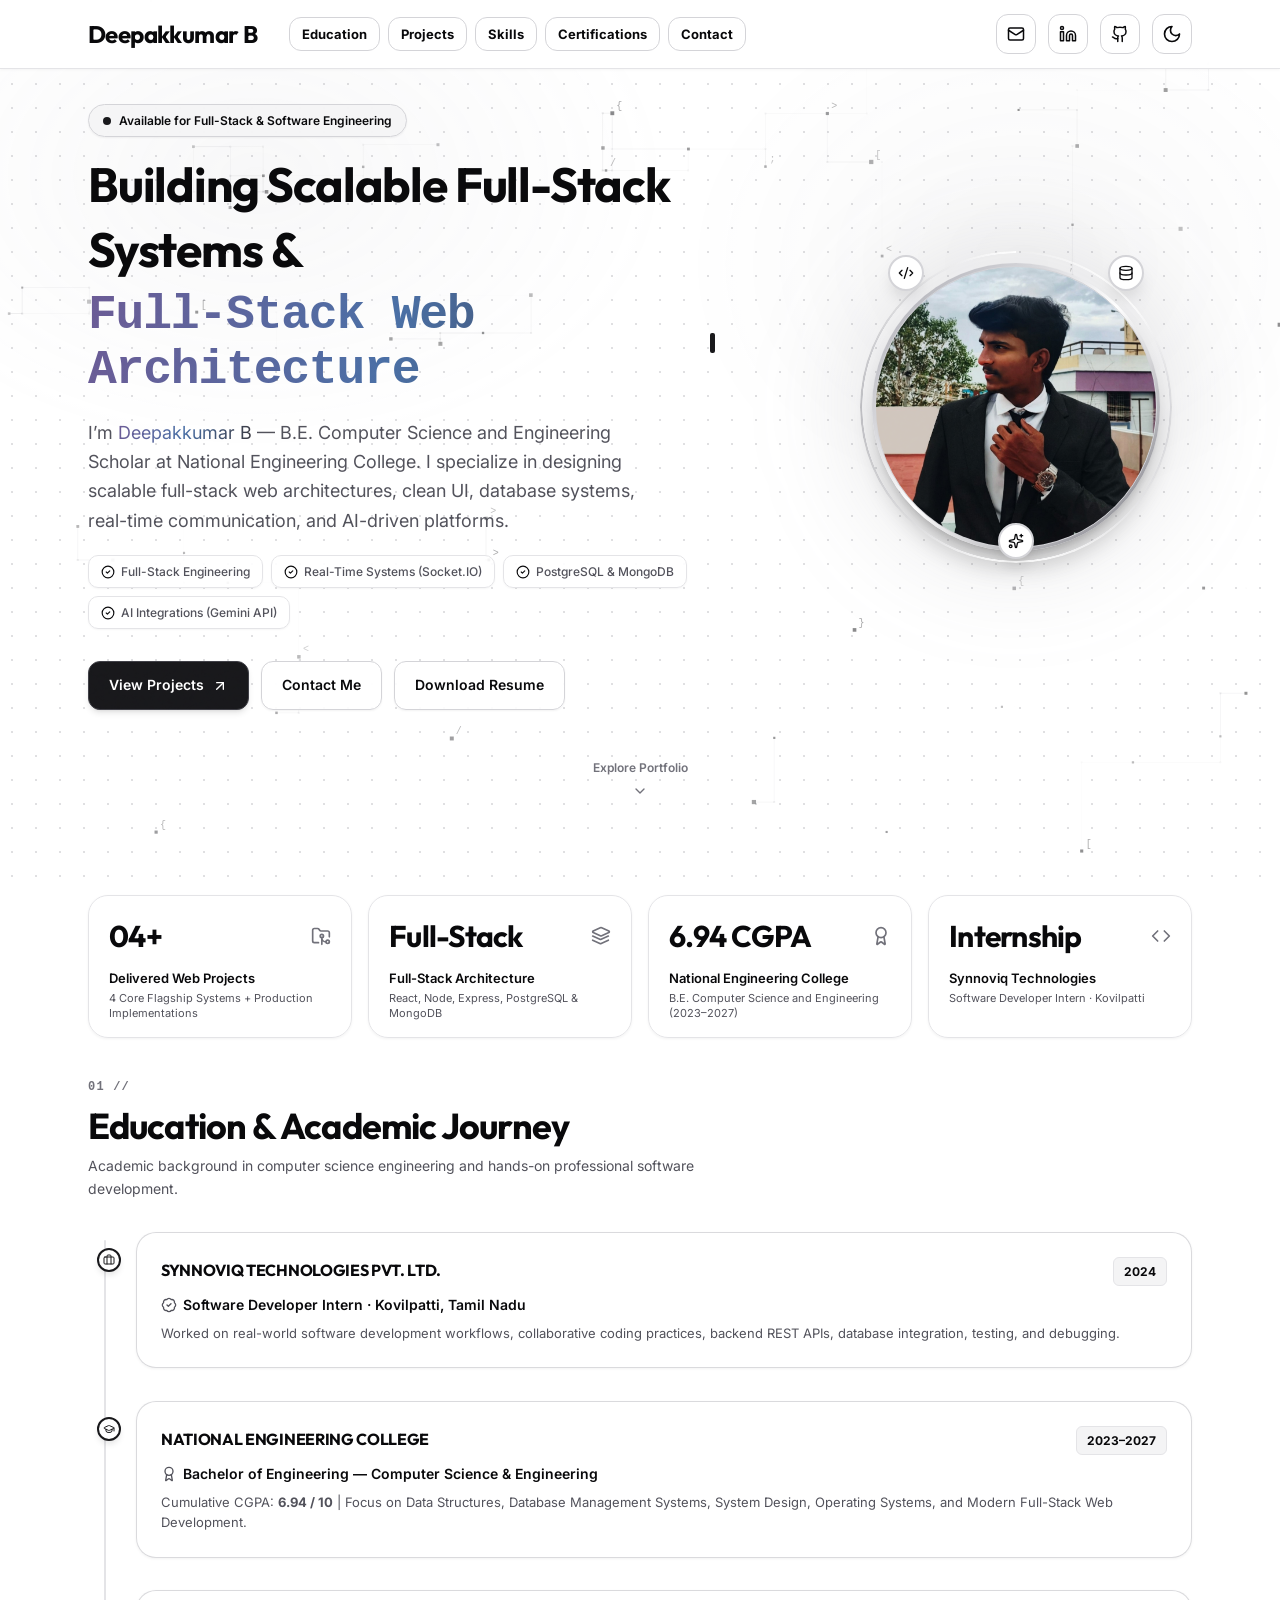
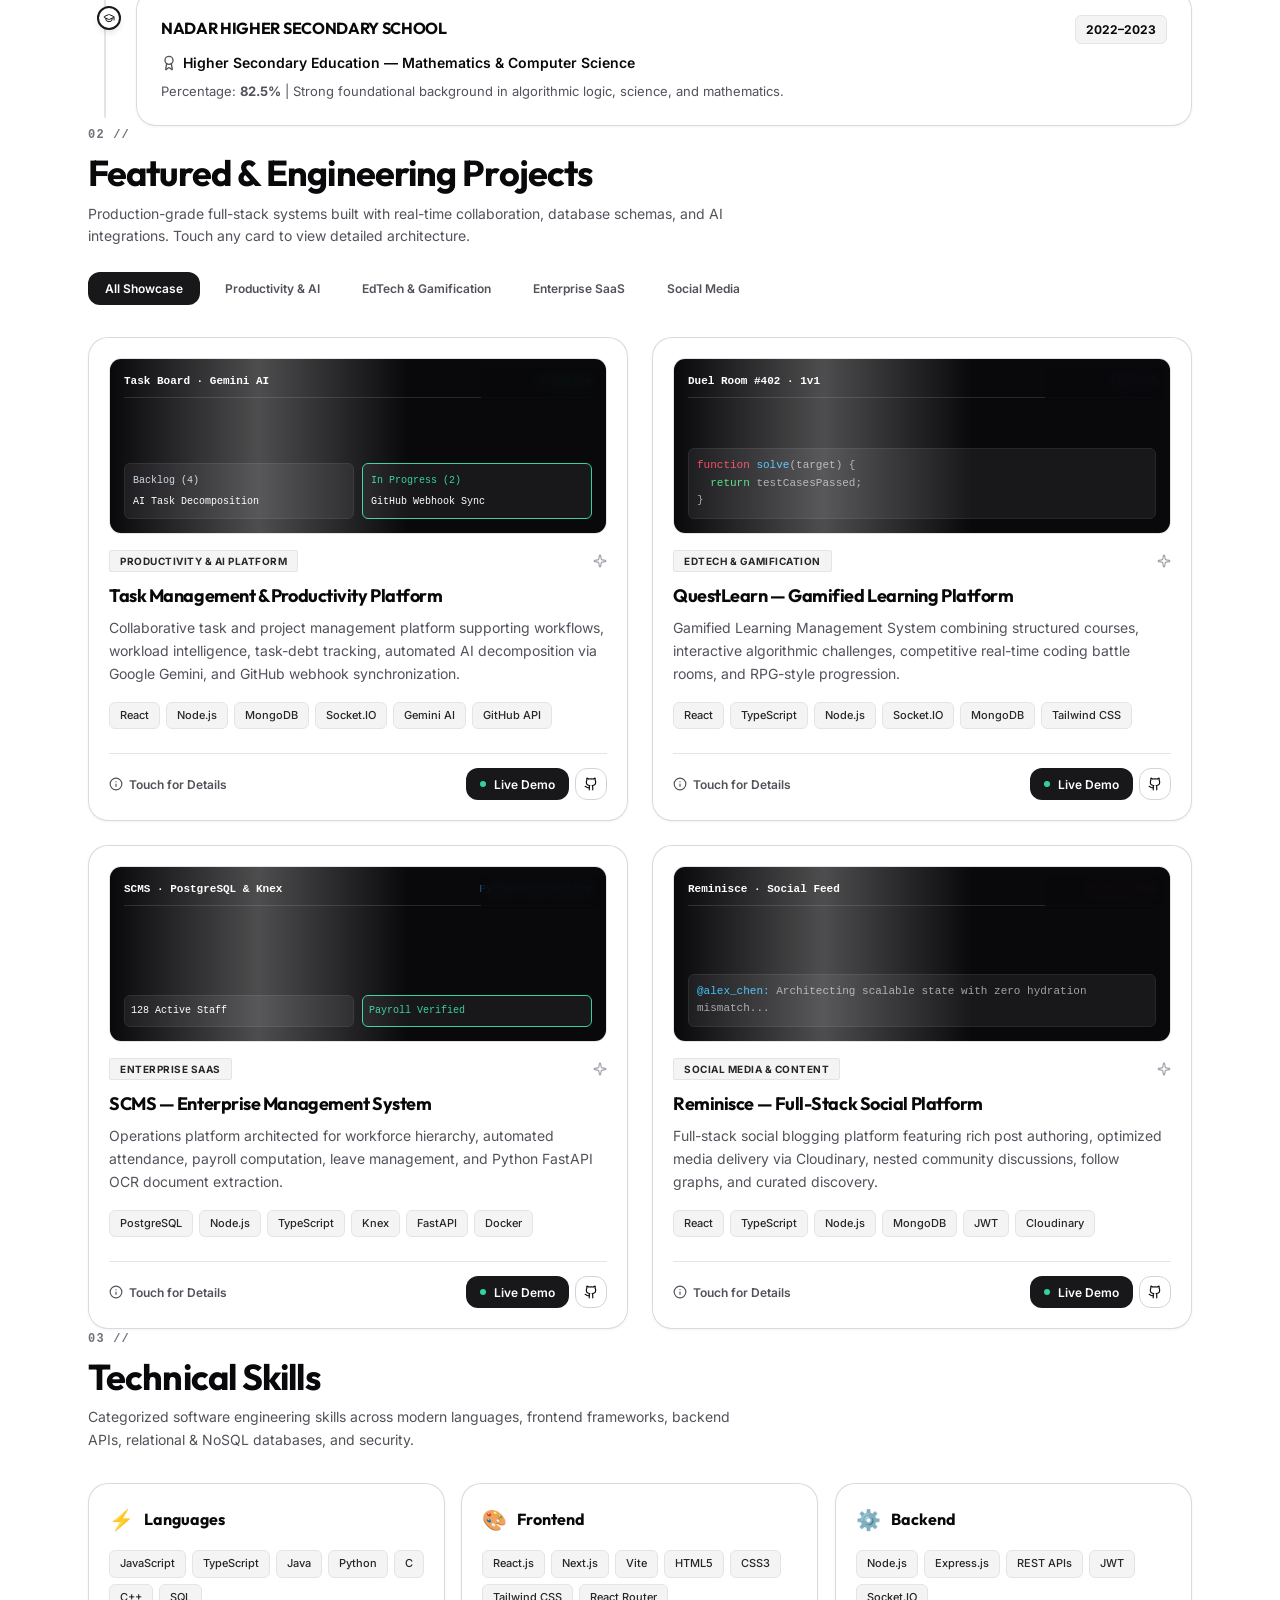
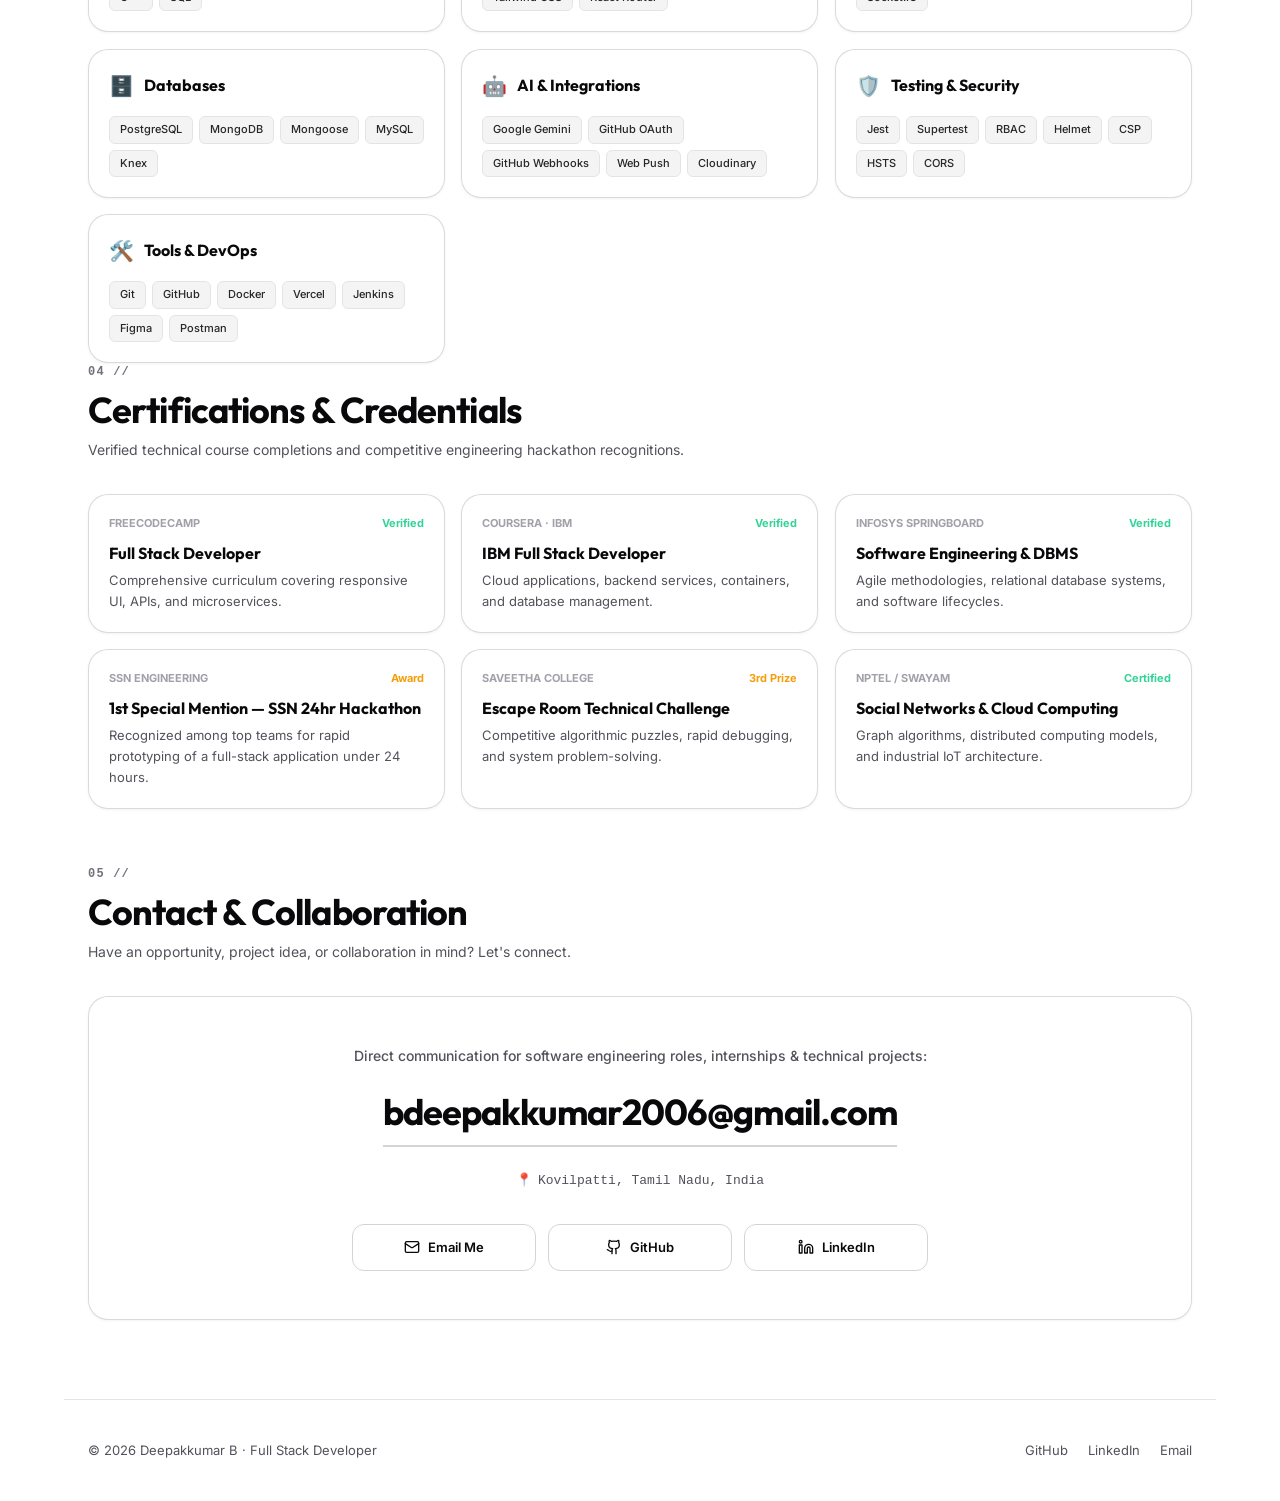
==== commit 91f0ef4b: "feat: adopt Navena UI design, Outfit and Inter typography, and monochrome metallic theme with dark/l" ====
--- a/portfolio/index.html
+++ b/portfolio/index.html
@@ -1,28 +1,38 @@
 <!DOCTYPE html>
 <html lang="en">
 <head>
-  <meta charset="UTF-8" />
-  <meta name="viewport" content="width=device-width, initial-scale=1.0"/>
-  <title>Deepakkumar B — Full Stack Developer</title>
-  <meta name="description" content="Portfolio of Deepakkumar B, a Full Stack Developer building modern, secure, scalable, and intelligent web applications using React, TypeScript, Node.js, and PostgreSQL."/>
+  <meta charset="utf-8"/>
+  <meta name="viewport" content="width=device-width, initial-scale=1"/>
+  <title>Deepakkumar B | Full-Stack Developer &amp; Software Engineer</title>
+  <meta name="description" content="Portfolio of Deepakkumar B — Full-Stack Developer specializing in Scalable Web Architectures, Real-Time Systems, Database Design, and Intelligent Web Solutions."/>
   <meta name="keywords" content="Deepakkumar B, Full Stack Developer, Software Engineer, React, Node.js, TypeScript, PostgreSQL, MongoDB, Portfolio"/>
   <meta name="author" content="Deepakkumar B"/>
 
-  <!-- Open Graph / Social Media -->
-  <meta property="og:title" content="Deepakkumar B — Full Stack Developer"/>
-  <meta property="og:description" content="Full Stack Developer building modern, secure, and scalable web applications with React, Node.js, TypeScript, and modern database architectures."/>
+  <!-- Theme initialization to avoid FOUC flash -->
+  <script>
+    (function() {
+      try {
+        var saved = localStorage.getItem('theme');
+        var prefersDark = window.matchMedia('(prefers-color-scheme: dark)').matches;
+        if (saved === 'dark' || (!saved && prefersDark)) {
+          document.documentElement.classList.add('dark');
+        } else {
+          document.documentElement.classList.remove('dark');
+        }
+      } catch (e) {}
+    })();
+  </script>
+
+  <!-- Open Graph -->
+  <meta property="og:title" content="Deepakkumar B | Full-Stack Developer &amp; Software Engineer"/>
+  <meta property="og:description" content="Full-Stack Developer building modern, secure, and scalable web applications."/>
   <meta property="og:type" content="website"/>
   <meta property="og:url" content="https://github.com/DK-code06"/>
 
-  <!-- Twitter Card -->
-  <meta name="twitter:card" content="summary_large_image"/>
-  <meta name="twitter:title" content="Deepakkumar B — Full Stack Developer"/>
-  <meta name="twitter:description" content="Full Stack Developer building modern, secure, and scalable web applications."/>
-
-  <!-- Fonts -->
+  <!-- Google Fonts: Outfit (Display & Headings) + Inter (Body) -->
   <link rel="preconnect" href="https://fonts.googleapis.com"/>
   <link rel="preconnect" href="https://fonts.gstatic.com" crossorigin/>
-  <link href="https://fonts.googleapis.com/css2?family=DM+Mono:ital,wght@0,400;0,500;1,400&family=Inter:wght@300;400;500;600;700&family=Syne:wght@600;700;800&display=swap" rel="stylesheet"/>
+  <link href="https://fonts.googleapis.com/css2?family=Inter:wght@300;400;500;600;700&family=Outfit:wght@400;500;600;700;800;900&display=swap" rel="stylesheet"/>
 
   <!-- Stylesheets -->
   <link rel="stylesheet" href="css/reset.css"/>
@@ -34,755 +44,967 @@
   <link rel="stylesheet" href="css/cards.css"/>
   <link rel="stylesheet" href="css/contact.css"/>
   <link rel="stylesheet" href="css/animations.css"/>
-  <link rel="stylesheet" href="css/photo.css"/>
   <link rel="stylesheet" href="css/responsive.css"/>
 </head>
-<body>
-
-  <!-- Custom Cursor -->
-  <div class="cursor" id="cursor" aria-hidden="true"></div>
-  <div class="cursor-ring" id="cursor-ring" aria-hidden="true"></div>
-
-  <!-- Navigation -->
-  <nav id="navbar" aria-label="Main Navigation">
-    <div class="nav-container">
-      <a href="#hero" class="nav-logo" aria-label="DK.dev Home">DK<span>.dev</span></a>
-      <button class="nav-toggle" id="navToggle" aria-label="Toggle navigation menu" aria-expanded="false" aria-controls="navLinks">
-        <span></span><span></span><span></span>
-      </button>
-      <ul class="nav-links" id="navLinks">
-        <li><a href="#about">About</a></li>
-        <li><a href="#skills">Skills</a></li>
-        <li><a href="#projects">Projects</a></li>
-        <li><a href="#experience">Experience</a></li>
-        <li><a href="pages/achievements.html">Achievements</a></li>
-        <li><a href="pages/certifications.html">Certs</a></li>
-        <li><a href="#contact">Contact</a></li>
-        <li><a href="#contact" class="nav-cta" title="Request or view Deepakkumar B's Resume">Resume</a></li>
-      </ul>
+<body class="font-sans antialiased relative min-h-screen">
+
+  <!-- Fine Noise Overlay -->
+  <div aria-hidden="true" class="noise-overlay"></div>
+
+  <!-- Interactive Connected Circuit Canvas -->
+  <canvas id="techCanvas" aria-hidden="true"></canvas>
+
+  <!-- Top Scroll Progress Indicator -->
+  <div id="scrollProgress" aria-hidden="true"></div>
+
+  <!-- Ambient Cursor Spotlight Overlay -->
+  <div id="spotlightOverlay" aria-hidden="true"></div>
+
+  <!-- FIXED GLASS HEADER -->
+  <header id="siteHeader">
+    <div class="nav-inner">
+      <div class="nav-left">
+        <a class="nav-logo-text" href="#hero">Deepakkumar B</a>
+
+        <nav class="nav-capsule-links" aria-label="Main Navigation">
+          <a class="nav-capsule-item" href="#education">Education</a>
+          <a class="nav-capsule-item" href="#projects">Projects</a>
+          <a class="nav-capsule-item" href="#skills">Skills</a>
+          <a class="nav-capsule-item" href="#certifications">Certifications</a>
+          <a class="nav-capsule-item" href="#contact">Contact</a>
+        </nav>
+      </div>
+
+      <div class="nav-actions">
+        <!-- Email Icon Link -->
+        <a class="nav-icon-btn" href="mailto:bdeepakkumar2006@gmail.com" aria-label="Send an email to Deepakkumar" title="Email Me">
+          <svg xmlns="http://www.w3.org/2000/svg" width="18" height="18" viewBox="0 0 24 24" fill="none" stroke="currentColor" stroke-width="2" stroke-linecap="round" stroke-linejoin="round" class="lucide lucide-mail"><path d="m22 7-8.991 5.727a2 2 0 0 1-2.009 0L2 7"/><rect x="2" y="4" width="20" height="16" rx="2"/></svg>
+        </a>
+
+        <!-- LinkedIn Icon Link -->
+        <a class="nav-icon-btn" href="https://www.linkedin.com/in/deepakkumar-b-1a46a62b6" target="_blank" rel="noopener noreferrer" aria-label="Deepakkumar LinkedIn Profile" title="LinkedIn">
+          <svg xmlns="http://www.w3.org/2000/svg" width="18" height="18" viewBox="0 0 24 24" fill="none" stroke="currentColor" stroke-width="2" stroke-linecap="round" stroke-linejoin="round" class="lucide lucide-linkedin"><path d="M16 8a6 6 0 0 1 6 6v7h-4v-7a2 2 0 0 0-2-2 2 2 0 0 0-2 2v7h-4v-7a6 6 0 0 1 6-6z"/><rect width="4" height="12" x="2" y="9"/><circle cx="4" cy="4" r="2"/></svg>
+        </a>
+
+        <!-- GitHub Icon Link -->
+        <a class="nav-icon-btn" href="https://github.com/DK-code06" target="_blank" rel="noopener noreferrer" aria-label="Deepakkumar GitHub Profile" title="GitHub">
+          <svg xmlns="http://www.w3.org/2000/svg" width="18" height="18" viewBox="0 0 24 24" fill="none" stroke="currentColor" stroke-width="2" stroke-linecap="round" stroke-linejoin="round" class="lucide lucide-github"><path d="M15 22v-4a4.8 4.8 0 0 0-1-3.5c3 0 6-2 6-5.5.08-1.25-.27-2.48-1-3.5.28-1.15.28-2.35 0-3.5 0 0-1 0-3 1.5-2.64-.5-5.36-.5-8 0C6 2 5 2 5 2c-.3 1.15-.3 2.35 0 3.5A5.403 5.403 0 0 0 4 9c0 3.5 3 5.5 6 5.5-.39.49-.68 1.05-.85 1.65-.17.6-.22 1.23-.15 1.85v4"/><path d="M9 18c-4.51 2-5-2-7-2"/></svg>
+        </a>
+
+        <!-- Dark/Light Theme Toggle Button -->
+        <button id="themeToggleBtn" class="theme-toggle-btn" aria-label="Toggle theme">
+          <svg xmlns="http://www.w3.org/2000/svg" width="18" height="18" viewBox="0 0 24 24" fill="none" stroke="currentColor" stroke-width="2" stroke-linecap="round" stroke-linejoin="round" class="lucide lucide-moon"><path d="M12 3a6 6 0 0 0 9 9 9 9 0 1 1-9-9Z"/></svg>
+        </button>
+
+        <!-- Mobile Navigation Toggle -->
+        <button id="mobileNavToggle" class="mobile-nav-toggle" aria-label="Toggle navigation menu" aria-expanded="false">
+          <svg xmlns="http://www.w3.org/2000/svg" width="18" height="18" viewBox="0 0 24 24" fill="none" stroke="currentColor" stroke-width="2" stroke-linecap="round" stroke-linejoin="round" class="lucide lucide-menu"><line x1="4" x2="20" y1="12" y2="12"/><line x1="4" x2="20" y1="6" y2="6"/><line x1="4" x2="20" y1="18" y2="18"/></svg>
+        </button>
+      </div>
     </div>
-  </nav>
-
-  <!-- HERO -->
-  <section id="hero" aria-label="Introduction">
-    <div class="hero-orb orb1" aria-hidden="true"></div>
-    <div class="hero-orb orb2" aria-hidden="true"></div>
-    <div class="hero-orb orb3" aria-hidden="true"></div>
-    <canvas id="particleCanvas" aria-hidden="true"></canvas>
-
-    <!-- LEFT: Text Content -->
-    <div class="hero-content">
-      <div class="hero-tag">
-        <span class="blink-dot" aria-hidden="true"></span> Available for Software Engineering Opportunities
-      </div>
-
-      <h1 class="hero-name">
-        <span class="line1">Deepak</span>
-        <span class="line2">kumar B</span>
-      </h1>
-
-      <div class="hero-roles">
-        <span class="role-badge primary">Full Stack Developer</span>
-        <span class="role-badge secondary">Software Engineer</span>
-      </div>
-
-      <p class="hero-bio">
-        Full Stack Developer building modern, secure, scalable, and intelligent web applications. Focused on engineering high-performance systems with React, Node.js, TypeScript, modern databases, real-time communication, and AI integrations.
-      </p>
-
-      <div class="hero-cta">
-        <a href="#projects" class="btn btn-primary">View Projects</a>
-        <a href="#contact" class="btn btn-outline" title="Contact to receive formal resume PDF">Download Resume</a>
-        <a href="https://github.com/DK-code06" target="_blank" rel="noopener noreferrer" class="btn btn-outline">
-          <svg width="15" height="15" fill="currentColor" viewBox="0 0 24 24" aria-hidden="true"><path d="M12 0C5.37 0 0 5.37 0 12c0 5.31 3.435 9.795 8.205 11.385.6.105.825-.255.825-.57 0-.285-.015-1.23-.015-2.235-3.015.555-3.795-.735-4.035-1.41-.135-.345-.72-1.41-1.23-1.695-.42-.225-1.02-.78-.015-.795.945-.015 1.62.87 1.845 1.23 1.08 1.815 2.805 1.305 3.495.99.105-.78.42-1.305.765-1.605-2.67-.3-5.46-1.335-5.46-5.925 0-1.305.465-2.385 1.23-3.225-.12-.3-.54-1.53.12-3.18 0 0 1.005-.315 3.3 1.23.96-.27 1.98-.405 3-.405s2.04.135 3 .405c2.295-1.56 3.3-1.23 3.3-1.23.66 1.65.24 2.88.12 3.18.765.84 1.23 1.905 1.23 3.225 0 4.605-2.805 5.625-5.475 5.925.435.375.81 1.095.81 2.22 0 1.605-.015 2.895-.015 3.3 0 .315.225.69.825.57A12.02 12.02 0 0 0 24 12c0-6.63-5.37-12-12-12z"/></svg>
-          GitHub
+  </header>
+
+  <!-- Mobile Menu Drawer Overlay -->
+  <div id="mobileMenuDrawer" aria-label="Mobile Navigation">
+    <a href="#education">Education &amp; Journey</a>
+    <a href="#projects">Flagship Projects</a>
+    <a href="#skills">Technical Skills</a>
+    <a href="#certifications">Certifications</a>
+    <a href="#contact">Contact Me</a>
+  </div>
+
+  <main>
+    <!-- HERO SECTION -->
+    <section id="hero" class="bg-tech-grid">
+      <div class="hero-ambient-glow" aria-hidden="true"></div>
+
+      <div class="max-w-6xl">
+        <div class="hero-grid">
+          <!-- LEFT COLUMN -->
+          <div class="hero-left-content">
+            <!-- Availability Pill with Ping Dot -->
+            <div class="hero-status-pill">
+              <span class="status-ping-dot animate-ping" aria-hidden="true"></span>
+              Available for Full-Stack &amp; Software Engineering
+            </div>
+
+            <!-- Headline with Typewriter -->
+            <h1 class="hero-main-title">
+              <span>Building</span>
+              <span>Scalable</span>
+              <span>Full-Stack</span>
+              <span>Systems</span>
+              <span>&amp;</span>
+              <span class="hero-typewriter-wrap">
+                <span class="iridescent-gradient-text" id="typewriterText">Full-Stack Web Architectures</span>
+                <span class="typewriter-cursor" id="typewriterCursor" aria-hidden="true"></span>
+              </span>
+            </h1>
+
+            <p class="hero-summary-text">
+              I’m <span class="font-bold iridescent-gradient-text">Deepakkumar B</span> — B.E. Computer Science and Engineering Scholar at National Engineering College. I specialize in designing scalable full-stack web architectures, clean UI, database systems, real-time communication, and AI-driven platforms.
+            </p>
+
+            <!-- Tech Verification Pills -->
+            <div class="hero-capability-chips">
+              <span class="capability-chip">
+                <svg xmlns="http://www.w3.org/2000/svg" width="24" height="24" viewBox="0 0 24 24" fill="none" stroke="currentColor" stroke-width="2" stroke-linecap="round" stroke-linejoin="round" class="lucide lucide-circle-check"><circle cx="12" cy="12" r="10"/><path d="m9 12 2 2 4-4"/></svg>
+                Full-Stack Engineering
+              </span>
+              <span class="capability-chip">
+                <svg xmlns="http://www.w3.org/2000/svg" width="24" height="24" viewBox="0 0 24 24" fill="none" stroke="currentColor" stroke-width="2" stroke-linecap="round" stroke-linejoin="round" class="lucide lucide-circle-check"><circle cx="12" cy="12" r="10"/><path d="m9 12 2 2 4-4"/></svg>
+                Real-Time Systems (Socket.IO)
+              </span>
+              <span class="capability-chip">
+                <svg xmlns="http://www.w3.org/2000/svg" width="24" height="24" viewBox="0 0 24 24" fill="none" stroke="currentColor" stroke-width="2" stroke-linecap="round" stroke-linejoin="round" class="lucide lucide-circle-check"><circle cx="12" cy="12" r="10"/><path d="m9 12 2 2 4-4"/></svg>
+                PostgreSQL &amp; MongoDB
+              </span>
+              <span class="capability-chip">
+                <svg xmlns="http://www.w3.org/2000/svg" width="24" height="24" viewBox="0 0 24 24" fill="none" stroke="currentColor" stroke-width="2" stroke-linecap="round" stroke-linejoin="round" class="lucide lucide-circle-check"><circle cx="12" cy="12" r="10"/><path d="m9 12 2 2 4-4"/></svg>
+                AI Integrations (Gemini API)
+              </span>
+            </div>
+
+            <!-- Action Buttons -->
+            <div class="hero-cta-group">
+              <a href="#projects" class="btn-navena-primary">
+                <span>View Projects</span>
+                <svg xmlns="http://www.w3.org/2000/svg" width="16" height="16" viewBox="0 0 24 24" fill="none" stroke="currentColor" stroke-width="2" stroke-linecap="round" stroke-linejoin="round" class="lucide lucide-arrow-up-right"><path d="M7 7h10v10"/><path d="M7 17 17 7"/></svg>
+              </a>
+              <a href="#contact" class="btn-navena-outline">Contact Me</a>
+              <a href="#contact" class="btn-navena-outline" title="Contact to request resume PDF">Download Resume</a>
+            </div>
+          </div>
+
+          <!-- RIGHT COLUMN: 3D METALLIC AVATAR -->
+          <div class="hero-right-avatar">
+            <div class="avatar-perspective-wrap">
+              <div class="avatar-ambient-glow-back" aria-hidden="true"></div>
+
+              <div class="avatar-card-3d">
+                <div class="avatar-conic-ring" aria-hidden="true"></div>
+
+                <div class="avatar-circle-frame">
+                  <div class="avatar-inner-box">
+                    <img src="images/deepak.jpg" alt="Deepakkumar B — Full Stack Developer" width="320" height="320" loading="eager"/>
+                  </div>
+                </div>
+
+                <!-- Floating Tech Orbit Badges -->
+                <div class="avatar-orbit-badges" aria-hidden="true">
+                  <div class="orbit-badge-icon badge-top-left" title="Frontend &amp; Full-Stack">
+                    <svg xmlns="http://www.w3.org/2000/svg" width="16" height="16" viewBox="0 0 24 24" fill="none" stroke="currentColor" stroke-width="2" stroke-linecap="round" stroke-linejoin="round" class="lucide lucide-code-xml"><path d="m18 16 4-4-4-4"/><path d="m6 8-4 4 4 4"/><path d="m14.5 4-5 16"/></svg>
+                  </div>
+                  <div class="orbit-badge-icon badge-top-right" title="Database &amp; Systems">
+                    <svg xmlns="http://www.w3.org/2000/svg" width="16" height="16" viewBox="0 0 24 24" fill="none" stroke="currentColor" stroke-width="2" stroke-linecap="round" stroke-linejoin="round" class="lucide lucide-database"><ellipse cx="12" cy="5" rx="9" ry="3"/><path d="M3 5V19A9 3 0 0 0 21 19V5"/><path d="M3 12A9 3 0 0 0 21 12"/></svg>
+                  </div>
+                  <div class="orbit-badge-icon badge-bottom" title="AI &amp; Integrations">
+                    <svg xmlns="http://www.w3.org/2000/svg" width="16" height="16" viewBox="0 0 24 24" fill="none" stroke="currentColor" stroke-width="2" stroke-linecap="round" stroke-linejoin="round" class="lucide lucide-sparkles"><path d="M11.017 2.814a1 1 0 0 1 1.966 0l1.051 5.558a2 2 0 0 0 1.594 1.594l5.558 1.051a1 1 0 0 1 0 1.966l-5.558 1.051a2 2 0 0 0-1.594 1.594l-1.051 5.558a1 1 0 0 1-1.966 0l-1.051-5.558a2 2 0 0 0-1.594-1.594l-5.558-1.051a1 1 0 0 1 0-1.966l5.558-1.051a2 2 0 0 0 1.594-1.594z"/><path d="M20 2v4"/><path d="M22 4h-4"/><circle cx="4" cy="20" r="2"/></svg>
+                  </div>
+                </div>
+              </div>
+            </div>
+          </div>
+        </div>
+
+        <!-- Scroll Explore Prompt -->
+        <div class="hero-scroll-prompt">
+          <a href="#education" class="hero-scroll-link" aria-label="Scroll to education section">
+            <span>Explore Portfolio</span>
+            <svg xmlns="http://www.w3.org/2000/svg" width="16" height="16" viewBox="0 0 24 24" fill="none" stroke="currentColor" stroke-width="2" stroke-linecap="round" stroke-linejoin="round" class="lucide lucide-chevron-down animate-bounce"><path d="m6 9 6 6 6-6"/></svg>
+          </a>
+        </div>
+      </div>
+    </section>
+
+    <!-- STATS STRIP -->
+    <section id="stats-strip" class="max-w-6xl py-4">
+      <div class="stats-strip-grid">
+        <div class="stat-metric-card">
+          <div class="stat-card-header">
+            <span class="stat-main-number font-numeric" data-count="4" data-pad="true" data-suffix="+">04+</span>
+            <svg xmlns="http://www.w3.org/2000/svg" width="24" height="24" viewBox="0 0 24 24" fill="none" stroke="currentColor" stroke-width="2" stroke-linecap="round" stroke-linejoin="round" class="lucide lucide-folder-git2"><path d="M9 20H4a2 2 0 0 1-2-2V5a2 2 0 0 1 2-2h3.9a2 2 0 0 1 1.69.9l.81 1.2a2 2 0 0 0 1.67.9H20a2 2 0 0 1 2 2v5"/><circle cx="13" cy="12" r="2"/><path d="M18 19c-2.8 0-5-2.2-5-5v8"/><circle cx="20" cy="19" r="2"/></svg>
+          </div>
+          <p class="stat-metric-title">Delivered Web Projects</p>
+          <p class="stat-metric-subtext">4 Core Flagship Systems + Production Implementations</p>
+        </div>
+
+        <div class="stat-metric-card">
+          <div class="stat-card-header">
+            <span class="stat-main-number">Full-Stack</span>
+            <svg xmlns="http://www.w3.org/2000/svg" width="24" height="24" viewBox="0 0 24 24" fill="none" stroke="currentColor" stroke-width="2" stroke-linecap="round" stroke-linejoin="round" class="lucide lucide-layers"><path d="m12.83 2.18a2 2 0 0 0-1.66 0L2.6 6.08a1 1 0 0 0 0 1.83l8.58 3.91a2 2 0 0 0 1.66 0l8.58-3.9a1 1 0 0 0 0-1.83z"/><path d="m2 12 8.6 3.91a2 2 0 0 0 1.65 0l8.58-3.9"/><path d="m2 17 8.6 3.91a2 2 0 0 0 1.65 0l8.58-3.9"/></svg>
+          </div>
+          <p class="stat-metric-title">Full-Stack Architecture</p>
+          <p class="stat-metric-subtext">React, Node, Express, PostgreSQL &amp; MongoDB</p>
+        </div>
+
+        <div class="stat-metric-card">
+          <div class="stat-card-header">
+            <span class="stat-main-number">6.94 CGPA</span>
+            <svg xmlns="http://www.w3.org/2000/svg" width="24" height="24" viewBox="0 0 24 24" fill="none" stroke="currentColor" stroke-width="2" stroke-linecap="round" stroke-linejoin="round" class="lucide lucide-award"><path d="m15.477 12.89 1.515 8.526a.5.5 0 0 1-.81.47l-3.58-2.687a1 1 0 0 0-1.197 0l-3.586 2.686a.5.5 0 0 1-.81-.469l1.514-8.526"/><circle cx="12" cy="8" r="6"/></svg>
+          </div>
+          <p class="stat-metric-title">National Engineering College</p>
+          <p class="stat-metric-subtext">B.E. Computer Science and Engineering (2023–2027)</p>
+        </div>
+
+        <div class="stat-metric-card">
+          <div class="stat-card-header">
+            <span class="stat-main-number">Internship</span>
+            <svg xmlns="http://www.w3.org/2000/svg" width="24" height="24" viewBox="0 0 24 24" fill="none" stroke="currentColor" stroke-width="2" stroke-linecap="round" stroke-linejoin="round" class="lucide lucide-code"><path d="m16 18 6-6-6-6"/><path d="m8 6-6 6 6 6"/></svg>
+          </div>
+          <p class="stat-metric-title">Synnoviq Technologies</p>
+          <p class="stat-metric-subtext">Software Developer Intern · Kovilpatti</p>
+        </div>
+      </div>
+    </section>
+
+    <!-- SECTION 01: EDUCATION & EXPERIENCE -->
+    <section id="education" class="max-w-6xl py-12">
+      <div style="margin-bottom: 2rem;">
+        <span class="section-meta-index">01 //</span>
+        <h2 class="section-heading-title">Education &amp; Academic Journey</h2>
+        <p class="section-heading-desc">Academic background in computer science engineering and hands-on professional software development.</p>
+      </div>
+
+      <div class="timeline-track-wrap">
+        <div class="timeline-vertical-line" aria-hidden="true"></div>
+
+        <ol class="timeline-items-list">
+          <!-- Internship -->
+          <li class="timeline-entry-row">
+            <div class="timeline-node-icon-dot" aria-hidden="true">
+              <svg xmlns="http://www.w3.org/2000/svg" width="14" height="14" viewBox="0 0 24 24" fill="none" stroke="currentColor" stroke-width="2" stroke-linecap="round" stroke-linejoin="round" class="lucide lucide-briefcase"><path d="M16 20V4a2 2 0 0 0-2-2h-4a2 2 0 0 0-2 2v16"/><rect width="20" height="14" x="2" y="6" rx="2"/></svg>
+            </div>
+            <div class="high-tech-card">
+              <div class="card-spotlight-layer" aria-hidden="true"></div>
+              <div class="timeline-card-content">
+                <div class="timeline-inst-row">
+                  <h3 class="timeline-inst-title">SYNNOVIQ TECHNOLOGIES PVT. LTD.</h3>
+                  <span class="timeline-date-tag">2024</span>
+                </div>
+                <p class="timeline-role-degree">
+                  <svg xmlns="http://www.w3.org/2000/svg" width="16" height="16" viewBox="0 0 24 24" fill="none" stroke="currentColor" stroke-width="2" stroke-linecap="round" stroke-linejoin="round" class="lucide lucide-badge-check"><path d="M3.85 8.62a4 4 0 0 1 4.78-4.77 4 4 0 0 1 6.74 0 4 4 0 0 1 4.78 4.78 4 4 0 0 1 0 6.74 4 4 0 0 1-4.77 4.78 4 4 0 0 1-6.75 0 4 4 0 0 1-4.78-4.77 4 4 0 0 1 0-6.76Z"/><path d="m9 12 2 2 4-4"/></svg>
+                  Software Developer Intern · Kovilpatti, Tamil Nadu
+                </p>
+                <p class="timeline-score-body">
+                  Worked on real-world software development workflows, collaborative coding practices, backend REST APIs, database integration, testing, and debugging.
+                </p>
+              </div>
+            </div>
+          </li>
+
+          <!-- College -->
+          <li class="timeline-entry-row">
+            <div class="timeline-node-icon-dot" aria-hidden="true">
+              <svg xmlns="http://www.w3.org/2000/svg" width="14" height="14" viewBox="0 0 24 24" fill="none" stroke="currentColor" stroke-width="2" stroke-linecap="round" stroke-linejoin="round" class="lucide lucide-graduation-cap"><path d="M21.42 10.922a1 1 0 0 0-.019-1.838L12.83 5.18a2 2 0 0 0-1.66 0L2.6 9.08a1 1 0 0 0 0 1.832l8.57 3.908a2 2 0 0 0 1.66 0z"/><path d="M22 10v6"/><path d="M6 12.5V16a6 3 0 0 0 12 0v-3.5"/></svg>
+            </div>
+            <div class="high-tech-card">
+              <div class="card-spotlight-layer" aria-hidden="true"></div>
+              <div class="timeline-card-content">
+                <div class="timeline-inst-row">
+                  <h3 class="timeline-inst-title">NATIONAL ENGINEERING COLLEGE</h3>
+                  <span class="timeline-date-tag">2023–2027</span>
+                </div>
+                <p class="timeline-role-degree">
+                  <svg xmlns="http://www.w3.org/2000/svg" width="16" height="16" viewBox="0 0 24 24" fill="none" stroke="currentColor" stroke-width="2" stroke-linecap="round" stroke-linejoin="round" class="lucide lucide-award"><path d="m15.477 12.89 1.515 8.526a.5.5 0 0 1-.81.47l-3.58-2.687a1 1 0 0 0-1.197 0l-3.586 2.686a.5.5 0 0 1-.81-.469l1.514-8.526"/><circle cx="12" cy="8" r="6"/></svg>
+                  Bachelor of Engineering — Computer Science &amp; Engineering
+                </p>
+                <p class="timeline-score-body">
+                  Cumulative CGPA: <strong>6.94 / 10</strong> | Focus on Data Structures, Database Management Systems, System Design, Operating Systems, and Modern Full-Stack Web Development.
+                </p>
+              </div>
+            </div>
+          </li>
+
+          <!-- School -->
+          <li class="timeline-entry-row">
+            <div class="timeline-node-icon-dot" aria-hidden="true">
+              <svg xmlns="http://www.w3.org/2000/svg" width="14" height="14" viewBox="0 0 24 24" fill="none" stroke="currentColor" stroke-width="2" stroke-linecap="round" stroke-linejoin="round" class="lucide lucide-graduation-cap"><path d="M21.42 10.922a1 1 0 0 0-.019-1.838L12.83 5.18a2 2 0 0 0-1.66 0L2.6 9.08a1 1 0 0 0 0 1.832l8.57 3.908a2 2 0 0 0 1.66 0z"/><path d="M22 10v6"/><path d="M6 12.5V16a6 3 0 0 0 12 0v-3.5"/></svg>
+            </div>
+            <div class="high-tech-card">
+              <div class="card-spotlight-layer" aria-hidden="true"></div>
+              <div class="timeline-card-content">
+                <div class="timeline-inst-row">
+                  <h3 class="timeline-inst-title">NADAR HIGHER SECONDARY SCHOOL</h3>
+                  <span class="timeline-date-tag">2022–2023</span>
+                </div>
+                <p class="timeline-role-degree">
+                  <svg xmlns="http://www.w3.org/2000/svg" width="16" height="16" viewBox="0 0 24 24" fill="none" stroke="currentColor" stroke-width="2" stroke-linecap="round" stroke-linejoin="round" class="lucide lucide-award"><path d="m15.477 12.89 1.515 8.526a.5.5 0 0 1-.81.47l-3.58-2.687a1 1 0 0 0-1.197 0l-3.586 2.686a.5.5 0 0 1-.81-.469l1.514-8.526"/><circle cx="12" cy="8" r="6"/></svg>
+                  Higher Secondary Education — Mathematics &amp; Computer Science
+                </p>
+                <p class="timeline-score-body">
+                  Percentage: <strong>82.5%</strong> | Strong foundational background in algorithmic logic, science, and mathematics.
+                </p>
+              </div>
+            </div>
+          </li>
+        </ol>
+      </div>
+    </section>
+
+    <!-- SECTION 02: FEATURED PROJECTS -->
+    <section id="projects" class="max-w-6xl py-12">
+      <div style="margin-bottom: 1.5rem;">
+        <span class="section-meta-index">02 //</span>
+        <h2 class="section-heading-title">Featured &amp; Engineering Projects</h2>
+        <p class="section-heading-desc">Production-grade full-stack systems built with real-time collaboration, database schemas, and AI integrations. Touch any card to view detailed architecture.</p>
+      </div>
+
+      <!-- Filter Buttons -->
+      <div class="project-filters-row">
+        <button type="button" class="project-filter-btn active" data-filter="all">All Showcase</button>
+        <button type="button" class="project-filter-btn" data-filter="productivity">Productivity &amp; AI</button>
+        <button type="button" class="project-filter-btn" data-filter="edtech">EdTech &amp; Gamification</button>
+        <button type="button" class="project-filter-btn" data-filter="enterprise">Enterprise SaaS</button>
+        <button type="button" class="project-filter-btn" data-filter="social">Social Media</button>
+      </div>
+
+      <!-- 4 Flagship Projects Responsive Grid -->
+      <div class="projects-responsive-grid">
+
+        <!-- PROJECT 01: Task Management & Productivity Platform -->
+        <div class="project-grid-card" data-category="productivity">
+          <div class="high-tech-card" style="height: 100%;">
+            <div class="card-spotlight-layer" aria-hidden="true"></div>
+
+            <!-- Running SVG Glow Tracer -->
+            <svg class="svg-glow-container" aria-hidden="true">
+              <defs>
+                <linearGradient id="glow-p1" x1="0%" y1="0%" x2="100%" y2="100%">
+                  <stop offset="0%" stop-color="#ffffff" stop-opacity="0.95"></stop>
+                  <stop offset="50%" stop-color="#a1a1aa" stop-opacity="0.4"></stop>
+                  <stop offset="100%" stop-color="#ffffff" stop-opacity="0.95"></stop>
+                </linearGradient>
+              </defs>
+              <rect x="1.5" y="1.5" width="calc(100% - 3px)" height="calc(100% - 3px)" rx="18" ry="18" fill="none" stroke="url(#glow-p1)" stroke-width="2" class="svg-glow-rect"></rect>
+            </svg>
+
+            <div class="project-card-inner">
+              <div>
+                <!-- Mockup Banner -->
+                <div class="project-banner-thumb">
+                  <div class="banner-shimmer" aria-hidden="true"></div>
+                  <!-- CSS Mockup: Kanban Board -->
+                  <div class="thumb-mockup" style="background: #09090b; padding: 14px; font-family: monospace; font-size: 11px; color: #a1a1aa; height: 100%; display: flex; flex-direction: column; justify-content: space-between;">
+                    <div style="display: flex; justify-content: space-between; border-bottom: 1px solid #27272a; padding-bottom: 6px;">
+                      <span style="color: #fff; font-weight: 700;">Task Board · Gemini AI</span>
+                      <span style="color: #34d399;">● Online</span>
+                    </div>
+                    <div style="display: grid; grid-template-columns: 1fr 1fr; gap: 8px; margin-top: 6px;">
+                      <div style="background: #18181b; padding: 8px; border-radius: 6px; border: 1px solid #27272a;">
+                        <span style="color: #cbd5e1; font-size: 10px;">Backlog (4)</span>
+                        <div style="color: #fff; margin-top: 4px; font-size: 10px;">AI Task Decomposition</div>
+                      </div>
+                      <div style="background: #18181b; padding: 8px; border-radius: 6px; border: 1px solid #34d399;">
+                        <span style="color: #34d399; font-size: 10px;">In Progress (2)</span>
+                        <div style="color: #fff; margin-top: 4px; font-size: 10px;">GitHub Webhook Sync</div>
+                      </div>
+                    </div>
+                  </div>
+
+                  <span class="banner-view-chip">
+                    <svg xmlns="http://www.w3.org/2000/svg" width="13" height="13" viewBox="0 0 24 24" fill="none" stroke="currentColor" stroke-width="2" stroke-linecap="round" stroke-linejoin="round" class="lucide lucide-eye"><path d="M2.062 12.348a1 1 0 0 1 0-.696 10.75 10.75 0 0 1 19.876 0 1 1 0 0 1 0 .696 10.75 10.75 0 0 1-19.876 0"/><circle cx="12" cy="12" r="3"/></svg>
+                    View Details
+                  </span>
+                </div>
+
+                <div class="project-category-row">
+                  <span class="project-category-tag">Productivity &amp; AI Platform</span>
+                  <svg xmlns="http://www.w3.org/2000/svg" width="14" height="14" viewBox="0 0 24 24" fill="none" stroke="currentColor" stroke-width="2" stroke-linecap="round" stroke-linejoin="round" class="lucide lucide-sparkles" style="color: #a1a1aa;"><path d="M11.017 2.814a1 1 0 0 1 1.966 0l1.051 5.558a2 2 0 0 0 1.594 1.594l5.558 1.051a1 1 0 0 1 0 1.966l-5.558 1.051a2 2 0 0 0-1.594 1.594l-1.051 5.558a1 1 0 0 1-1.966 0l-1.051-5.558a2 2 0 0 0-1.594-1.594l-5.558-1.051a1 1 0 0 1 0-1.966l5.558-1.051a2 2 0 0 0 1.594-1.594z"/></svg>
+                </div>
+
+                <h3 class="project-card-title">Task Management &amp; Productivity Platform</h3>
+                <p class="project-card-desc">
+                  Collaborative task and project management platform supporting workflows, workload intelligence, task-debt tracking, automated AI decomposition via Google Gemini, and GitHub webhook synchronization.
+                </p>
+
+                <div class="project-card-techs">
+                  <span class="project-tech-pill">React</span>
+                  <span class="project-tech-pill">Node.js</span>
+                  <span class="project-tech-pill">MongoDB</span>
+                  <span class="project-tech-pill">Socket.IO</span>
+                  <span class="project-tech-pill">Gemini AI</span>
+                  <span class="project-tech-pill">GitHub API</span>
+                </div>
+              </div>
+
+              <div class="project-card-actions">
+                <button type="button" class="touch-details-btn" data-modal-target="task-management">
+                  <svg xmlns="http://www.w3.org/2000/svg" width="14" height="14" viewBox="0 0 24 24" fill="none" stroke="currentColor" stroke-width="2" stroke-linecap="round" stroke-linejoin="round" class="lucide lucide-info"><circle cx="12" cy="12" r="10"/><path d="M12 16v-4"/><path d="M12 8h.01"/></svg>
+                  <span>Touch for Details</span>
+                </button>
+                <div style="display: flex; gap: 6px;">
+                  <a href="https://taskmanagement-delta-virid.vercel.app/" target="_blank" rel="noopener noreferrer" class="live-demo-pill">
+                    <span style="height: 6px; width: 6px; border-radius: 50%; background-color: #34d399; display: inline-block;"></span>
+                    <span>Live Demo</span>
+                  </a>
+                  <a href="https://github.com/DK-code06/taskmanagement" target="_blank" rel="noopener noreferrer" class="nav-icon-btn" style="height: 2rem; width: 2rem;" title="GitHub Source">
+                    <svg xmlns="http://www.w3.org/2000/svg" width="14" height="14" viewBox="0 0 24 24" fill="none" stroke="currentColor" stroke-width="2" stroke-linecap="round" stroke-linejoin="round" class="lucide lucide-github"><path d="M15 22v-4a4.8 4.8 0 0 0-1-3.5c3 0 6-2 6-5.5.08-1.25-.27-2.48-1-3.5.28-1.15.28-2.35 0-3.5 0 0-1 0-3 1.5-2.64-.5-5.36-.5-8 0C6 2 5 2 5 2c-.3 1.15-.3 2.35 0 3.5A5.403 5.403 0 0 0 4 9c0 3.5 3 5.5 6 5.5-.39.49-.68 1.05-.85 1.65-.17.6-.22 1.23-.15 1.85v4"/><path d="M9 18c-4.51 2-5-2-7-2"/></svg>
+                  </a>
+                </div>
+              </div>
+            </div>
+          </div>
+        </div>
+
+        <!-- PROJECT 02: QuestLearn — Gamified Learning & Coding Platform -->
+        <div class="project-grid-card" data-category="edtech">
+          <div class="high-tech-card" style="height: 100%;">
+            <div class="card-spotlight-layer" aria-hidden="true"></div>
+
+            <svg class="svg-glow-container" aria-hidden="true">
+              <defs>
+                <linearGradient id="glow-p2" x1="0%" y1="0%" x2="100%" y2="100%">
+                  <stop offset="0%" stop-color="#ffffff" stop-opacity="0.95"></stop>
+                  <stop offset="50%" stop-color="#a1a1aa" stop-opacity="0.4"></stop>
+                  <stop offset="100%" stop-color="#ffffff" stop-opacity="0.95"></stop>
+                </linearGradient>
+              </defs>
+              <rect x="1.5" y="1.5" width="calc(100% - 3px)" height="calc(100% - 3px)" rx="18" ry="18" fill="none" stroke="url(#glow-p2)" stroke-width="2" class="svg-glow-rect"></rect>
+            </svg>
+
+            <div class="project-card-inner">
+              <div>
+                <div class="project-banner-thumb">
+                  <div class="banner-shimmer" aria-hidden="true"></div>
+                  <!-- CSS Mockup: Coding Battle Arena -->
+                  <div class="thumb-mockup" style="background: #09090b; padding: 14px; font-family: monospace; font-size: 11px; color: #a1a1aa; height: 100%; display: flex; flex-direction: column; justify-content: space-between;">
+                    <div style="display: flex; justify-content: space-between; border-bottom: 1px solid #27272a; padding-bottom: 6px;">
+                      <span style="color: #fff; font-weight: 700;">Duel Room #402 · 1v1</span>
+                      <span style="color: #a855f7;">+120 XP</span>
+                    </div>
+                    <div style="background: #18181b; padding: 8px; border-radius: 6px; border: 1px solid #27272a; margin-top: 6px;">
+                      <span style="color: #f43f5e;">function</span> <span style="color: #38bdf8;">solve</span>(target) { <br/>
+                      &nbsp;&nbsp;<span style="color: #4ade80;">return</span> testCasesPassed; <br/>
+                      }
+                    </div>
+                  </div>
+
+                  <span class="banner-view-chip">
+                    <svg xmlns="http://www.w3.org/2000/svg" width="13" height="13" viewBox="0 0 24 24" fill="none" stroke="currentColor" stroke-width="2" stroke-linecap="round" stroke-linejoin="round" class="lucide lucide-eye"><path d="M2.062 12.348a1 1 0 0 1 0-.696 10.75 10.75 0 0 1 19.876 0 1 1 0 0 1 0 .696 10.75 10.75 0 0 1-19.876 0"/><circle cx="12" cy="12" r="3"/></svg>
+                    View Details
+                  </span>
+                </div>
+
+                <div class="project-category-row">
+                  <span class="project-category-tag">EdTech &amp; Gamification</span>
+                  <svg xmlns="http://www.w3.org/2000/svg" width="14" height="14" viewBox="0 0 24 24" fill="none" stroke="currentColor" stroke-width="2" stroke-linecap="round" stroke-linejoin="round" class="lucide lucide-sparkles" style="color: #a1a1aa;"><path d="M11.017 2.814a1 1 0 0 1 1.966 0l1.051 5.558a2 2 0 0 0 1.594 1.594l5.558 1.051a1 1 0 0 1 0 1.966l-5.558 1.051a2 2 0 0 0-1.594 1.594l-1.051 5.558a1 1 0 0 1-1.966 0l-1.051-5.558a2 2 0 0 0-1.594-1.594l-5.558-1.051a1 1 0 0 1 0-1.966l5.558-1.051a2 2 0 0 0 1.594-1.594z"/></svg>
+                </div>
+
+                <h3 class="project-card-title">QuestLearn — Gamified Learning Platform</h3>
+                <p class="project-card-desc">
+                  Gamified Learning Management System combining structured courses, interactive algorithmic challenges, competitive real-time coding battle rooms, and RPG-style progression.
+                </p>
+
+                <div class="project-card-techs">
+                  <span class="project-tech-pill">React</span>
+                  <span class="project-tech-pill">TypeScript</span>
+                  <span class="project-tech-pill">Node.js</span>
+                  <span class="project-tech-pill">Socket.IO</span>
+                  <span class="project-tech-pill">MongoDB</span>
+                  <span class="project-tech-pill">Tailwind CSS</span>
+                </div>
+              </div>
+
+              <div class="project-card-actions">
+                <button type="button" class="touch-details-btn" data-modal-target="questlearn">
+                  <svg xmlns="http://www.w3.org/2000/svg" width="14" height="14" viewBox="0 0 24 24" fill="none" stroke="currentColor" stroke-width="2" stroke-linecap="round" stroke-linejoin="round" class="lucide lucide-info"><circle cx="12" cy="12" r="10"/><path d="M12 16v-4"/><path d="M12 8h.01"/></svg>
+                  <span>Touch for Details</span>
+                </button>
+                <div style="display: flex; gap: 6px;">
+                  <a href="https://questlearn-six.vercel.app/" target="_blank" rel="noopener noreferrer" class="live-demo-pill">
+                    <span style="height: 6px; width: 6px; border-radius: 50%; background-color: #34d399; display: inline-block;"></span>
+                    <span>Live Demo</span>
+                  </a>
+                  <a href="https://github.com/DK-code06/questlearn" target="_blank" rel="noopener noreferrer" class="nav-icon-btn" style="height: 2rem; width: 2rem;" title="GitHub Source">
+                    <svg xmlns="http://www.w3.org/2000/svg" width="14" height="14" viewBox="0 0 24 24" fill="none" stroke="currentColor" stroke-width="2" stroke-linecap="round" stroke-linejoin="round" class="lucide lucide-github"><path d="M15 22v-4a4.8 4.8 0 0 0-1-3.5c3 0 6-2 6-5.5.08-1.25-.27-2.48-1-3.5.28-1.15.28-2.35 0-3.5 0 0-1 0-3 1.5-2.64-.5-5.36-.5-8 0C6 2 5 2 5 2c-.3 1.15-.3 2.35 0 3.5A5.403 5.403 0 0 0 4 9c0 3.5 3 5.5 6 5.5-.39.49-.68 1.05-.85 1.65-.17.6-.22 1.23-.15 1.85v4"/><path d="M9 18c-4.51 2-5-2-7-2"/></svg>
+                  </a>
+                </div>
+              </div>
+            </div>
+          </div>
+        </div>
+
+        <!-- PROJECT 03: SCMS — Enterprise Management System -->
+        <div class="project-grid-card" data-category="enterprise">
+          <div class="high-tech-card" style="height: 100%;">
+            <div class="card-spotlight-layer" aria-hidden="true"></div>
+
+            <svg class="svg-glow-container" aria-hidden="true">
+              <defs>
+                <linearGradient id="glow-p3" x1="0%" y1="0%" x2="100%" y2="100%">
+                  <stop offset="0%" stop-color="#ffffff" stop-opacity="0.95"></stop>
+                  <stop offset="50%" stop-color="#a1a1aa" stop-opacity="0.4"></stop>
+                  <stop offset="100%" stop-color="#ffffff" stop-opacity="0.95"></stop>
+                </linearGradient>
+              </defs>
+              <rect x="1.5" y="1.5" width="calc(100% - 3px)" height="calc(100% - 3px)" rx="18" ry="18" fill="none" stroke="url(#glow-p3)" stroke-width="2" class="svg-glow-rect"></rect>
+            </svg>
+
+            <div class="project-card-inner">
+              <div>
+                <div class="project-banner-thumb">
+                  <div class="banner-shimmer" aria-hidden="true"></div>
+                  <!-- CSS Mockup: Enterprise RBAC & OCR -->
+                  <div class="thumb-mockup" style="background: #09090b; padding: 14px; font-family: monospace; font-size: 11px; color: #a1a1aa; height: 100%; display: flex; flex-direction: column; justify-content: space-between;">
+                    <div style="display: flex; justify-content: space-between; border-bottom: 1px solid #27272a; padding-bottom: 6px;">
+                      <span style="color: #fff; font-weight: 700;">SCMS · PostgreSQL &amp; Knex</span>
+                      <span style="color: #38bdf8;">Python OCR Active</span>
+                    </div>
+                    <div style="display: grid; grid-template-columns: 1fr 1fr; gap: 8px; margin-top: 6px;">
+                      <div style="background: #18181b; padding: 6px; border-radius: 6px; border: 1px solid #27272a;">
+                        <span style="color: #fff; font-size: 10px;">128 Active Staff</span>
+                      </div>
+                      <div style="background: #18181b; padding: 6px; border-radius: 6px; border: 1px solid #34d399;">
+                        <span style="color: #34d399; font-size: 10px;">Payroll Verified</span>
+                      </div>
+                    </div>
+                  </div>
+
+                  <span class="banner-view-chip">
+                    <svg xmlns="http://www.w3.org/2000/svg" width="13" height="13" viewBox="0 0 24 24" fill="none" stroke="currentColor" stroke-width="2" stroke-linecap="round" stroke-linejoin="round" class="lucide lucide-eye"><path d="M2.062 12.348a1 1 0 0 1 0-.696 10.75 10.75 0 0 1 19.876 0 1 1 0 0 1 0 .696 10.75 10.75 0 0 1-19.876 0"/><circle cx="12" cy="12" r="3"/></svg>
+                    View Details
+                  </span>
+                </div>
+
+                <div class="project-category-row">
+                  <span class="project-category-tag">Enterprise SaaS</span>
+                  <svg xmlns="http://www.w3.org/2000/svg" width="14" height="14" viewBox="0 0 24 24" fill="none" stroke="currentColor" stroke-width="2" stroke-linecap="round" stroke-linejoin="round" class="lucide lucide-sparkles" style="color: #a1a1aa;"><path d="M11.017 2.814a1 1 0 0 1 1.966 0l1.051 5.558a2 2 0 0 0 1.594 1.594l5.558 1.051a1 1 0 0 1 0 1.966l-5.558 1.051a2 2 0 0 0-1.594 1.594l-1.051 5.558a1 1 0 0 1-1.966 0l-1.051-5.558a2 2 0 0 0-1.594-1.594l-5.558-1.051a1 1 0 0 1 0-1.966l5.558-1.051a2 2 0 0 0 1.594-1.594z"/></svg>
+                </div>
+
+                <h3 class="project-card-title">SCMS — Enterprise Management System</h3>
+                <p class="project-card-desc">
+                  Operations platform architected for workforce hierarchy, automated attendance, payroll computation, leave management, and Python FastAPI OCR document extraction.
+                </p>
+
+                <div class="project-card-techs">
+                  <span class="project-tech-pill">PostgreSQL</span>
+                  <span class="project-tech-pill">Node.js</span>
+                  <span class="project-tech-pill">TypeScript</span>
+                  <span class="project-tech-pill">Knex</span>
+                  <span class="project-tech-pill">FastAPI</span>
+                  <span class="project-tech-pill">Docker</span>
+                </div>
+              </div>
+
+              <div class="project-card-actions">
+                <button type="button" class="touch-details-btn" data-modal-target="scms">
+                  <svg xmlns="http://www.w3.org/2000/svg" width="14" height="14" viewBox="0 0 24 24" fill="none" stroke="currentColor" stroke-width="2" stroke-linecap="round" stroke-linejoin="round" class="lucide lucide-info"><circle cx="12" cy="12" r="10"/><path d="M12 16v-4"/><path d="M12 8h.01"/></svg>
+                  <span>Touch for Details</span>
+                </button>
+                <div style="display: flex; gap: 6px;">
+                  <a href="https://scms-red.vercel.app/" target="_blank" rel="noopener noreferrer" class="live-demo-pill">
+                    <span style="height: 6px; width: 6px; border-radius: 50%; background-color: #34d399; display: inline-block;"></span>
+                    <span>Live Demo</span>
+                  </a>
+                  <a href="https://github.com/supportsynnoviqtech/scms" target="_blank" rel="noopener noreferrer" class="nav-icon-btn" style="height: 2rem; width: 2rem;" title="GitHub Source">
+                    <svg xmlns="http://www.w3.org/2000/svg" width="14" height="14" viewBox="0 0 24 24" fill="none" stroke="currentColor" stroke-width="2" stroke-linecap="round" stroke-linejoin="round" class="lucide lucide-github"><path d="M15 22v-4a4.8 4.8 0 0 0-1-3.5c3 0 6-2 6-5.5.08-1.25-.27-2.48-1-3.5.28-1.15.28-2.35 0-3.5 0 0-1 0-3 1.5-2.64-.5-5.36-.5-8 0C6 2 5 2 5 2c-.3 1.15-.3 2.35 0 3.5A5.403 5.403 0 0 0 4 9c0 3.5 3 5.5 6 5.5-.39.49-.68 1.05-.85 1.65-.17.6-.22 1.23-.15 1.85v4"/><path d="M9 18c-4.51 2-5-2-7-2"/></svg>
+                  </a>
+                </div>
+              </div>
+            </div>
+          </div>
+        </div>
+
+        <!-- PROJECT 04: Reminisce — Full-Stack Social Blogging Platform -->
+        <div class="project-grid-card" data-category="social">
+          <div class="high-tech-card" style="height: 100%;">
+            <div class="card-spotlight-layer" aria-hidden="true"></div>
+
+            <svg class="svg-glow-container" aria-hidden="true">
+              <defs>
+                <linearGradient id="glow-p4" x1="0%" y1="0%" x2="100%" y2="100%">
+                  <stop offset="0%" stop-color="#ffffff" stop-opacity="0.95"></stop>
+                  <stop offset="50%" stop-color="#a1a1aa" stop-opacity="0.4"></stop>
+                  <stop offset="100%" stop-color="#ffffff" stop-opacity="0.95"></stop>
+                </linearGradient>
+              </defs>
+              <rect x="1.5" y="1.5" width="calc(100% - 3px)" height="calc(100% - 3px)" rx="18" ry="18" fill="none" stroke="url(#glow-p4)" stroke-width="2" class="svg-glow-rect"></rect>
+            </svg>
+
+            <div class="project-card-inner">
+              <div>
+                <div class="project-banner-thumb">
+                  <div class="banner-shimmer" aria-hidden="true"></div>
+                  <!-- CSS Mockup: Social Post Feed -->
+                  <div class="thumb-mockup" style="background: #09090b; padding: 14px; font-family: monospace; font-size: 11px; color: #a1a1aa; height: 100%; display: flex; flex-direction: column; justify-content: space-between;">
+                    <div style="display: flex; justify-content: space-between; border-bottom: 1px solid #27272a; padding-bottom: 6px;">
+                      <span style="color: #fff; font-weight: 700;">Reminisce · Social Feed</span>
+                      <span style="color: #f43f5e;">♥ 48 Likes</span>
+                    </div>
+                    <div style="background: #18181b; padding: 8px; border-radius: 6px; border: 1px solid #27272a; margin-top: 6px;">
+                      <span style="color: #38bdf8;">@alex_chen:</span> Architecting scalable state with zero hydration mismatch...
+                    </div>
+                  </div>
+
+                  <span class="banner-view-chip">
+                    <svg xmlns="http://www.w3.org/2000/svg" width="13" height="13" viewBox="0 0 24 24" fill="none" stroke="currentColor" stroke-width="2" stroke-linecap="round" stroke-linejoin="round" class="lucide lucide-eye"><path d="M2.062 12.348a1 1 0 0 1 0-.696 10.75 10.75 0 0 1 19.876 0 1 1 0 0 1 0 .696 10.75 10.75 0 0 1-19.876 0"/><circle cx="12" cy="12" r="3"/></svg>
+                    View Details
+                  </span>
+                </div>
+
+                <div class="project-category-row">
+                  <span class="project-category-tag">Social Media &amp; Content</span>
+                  <svg xmlns="http://www.w3.org/2000/svg" width="14" height="14" viewBox="0 0 24 24" fill="none" stroke="currentColor" stroke-width="2" stroke-linecap="round" stroke-linejoin="round" class="lucide lucide-sparkles" style="color: #a1a1aa;"><path d="M11.017 2.814a1 1 0 0 1 1.966 0l1.051 5.558a2 2 0 0 0 1.594 1.594l5.558 1.051a1 1 0 0 1 0 1.966l-5.558 1.051a2 2 0 0 0-1.594 1.594l-1.051 5.558a1 1 0 0 1-1.966 0l-1.051-5.558a2 2 0 0 0-1.594-1.594l-5.558-1.051a1 1 0 0 1 0-1.966l5.558-1.051a2 2 0 0 0 1.594-1.594z"/></svg>
+                </div>
+
+                <h3 class="project-card-title">Reminisce — Full-Stack Social Platform</h3>
+                <p class="project-card-desc">
+                  Full-stack social blogging platform featuring rich post authoring, optimized media delivery via Cloudinary, nested community discussions, follow graphs, and curated discovery.
+                </p>
+
+                <div class="project-card-techs">
+                  <span class="project-tech-pill">React</span>
+                  <span class="project-tech-pill">TypeScript</span>
+                  <span class="project-tech-pill">Node.js</span>
+                  <span class="project-tech-pill">MongoDB</span>
+                  <span class="project-tech-pill">JWT</span>
+                  <span class="project-tech-pill">Cloudinary</span>
+                </div>
+              </div>
+
+              <div class="project-card-actions">
+                <button type="button" class="touch-details-btn" data-modal-target="reminisce">
+                  <svg xmlns="http://www.w3.org/2000/svg" width="14" height="14" viewBox="0 0 24 24" fill="none" stroke="currentColor" stroke-width="2" stroke-linecap="round" stroke-linejoin="round" class="lucide lucide-info"><circle cx="12" cy="12" r="10"/><path d="M12 16v-4"/><path d="M12 8h.01"/></svg>
+                  <span>Touch for Details</span>
+                </button>
+                <div style="display: flex; gap: 6px;">
+                  <a href="https://reminisce-alpha.vercel.app/auth" target="_blank" rel="noopener noreferrer" class="live-demo-pill">
+                    <span style="height: 6px; width: 6px; border-radius: 50%; background-color: #34d399; display: inline-block;"></span>
+                    <span>Live Demo</span>
+                  </a>
+                  <a href="https://github.com/DK-code06/blogapp" target="_blank" rel="noopener noreferrer" class="nav-icon-btn" style="height: 2rem; width: 2rem;" title="GitHub Source">
+                    <svg xmlns="http://www.w3.org/2000/svg" width="14" height="14" viewBox="0 0 24 24" fill="none" stroke="currentColor" stroke-width="2" stroke-linecap="round" stroke-linejoin="round" class="lucide lucide-github"><path d="M15 22v-4a4.8 4.8 0 0 0-1-3.5c3 0 6-2 6-5.5.08-1.25-.27-2.48-1-3.5.28-1.15.28-2.35 0-3.5 0 0-1 0-3 1.5-2.64-.5-5.36-.5-8 0C6 2 5 2 5 2c-.3 1.15-.3 2.35 0 3.5A5.403 5.403 0 0 0 4 9c0 3.5 3 5.5 6 5.5-.39.49-.68 1.05-.85 1.65-.17.6-.22 1.23-.15 1.85v4"/><path d="M9 18c-4.51 2-5-2-7-2"/></svg>
+                  </a>
+                </div>
+              </div>
+            </div>
+          </div>
+        </div>
+
+      </div>
+    </section>
+
+    <!-- SECTION 03: TECHNICAL SKILLS -->
+    <section id="skills" class="max-w-6xl py-12">
+      <div style="margin-bottom: 2rem;">
+        <span class="section-meta-index">03 //</span>
+        <h2 class="section-heading-title">Technical Skills</h2>
+        <p class="section-heading-desc">Categorized software engineering skills across modern languages, frontend frameworks, backend APIs, relational &amp; NoSQL databases, and security.</p>
+      </div>
+
+      <div class="skills-responsive-grid">
+        <!-- 1. Languages -->
+        <div class="high-tech-card skill-category-card">
+          <div class="card-spotlight-layer" aria-hidden="true"></div>
+          <div class="skill-category-header">
+            <span class="skill-category-icon">⚡</span>
+            <h3 class="skill-category-title">Languages</h3>
+          </div>
+          <div class="skill-chips-wrap">
+            <span class="project-tech-pill">JavaScript</span>
+            <span class="project-tech-pill">TypeScript</span>
+            <span class="project-tech-pill">Java</span>
+            <span class="project-tech-pill">Python</span>
+            <span class="project-tech-pill">C</span>
+            <span class="project-tech-pill">C++</span>
+            <span class="project-tech-pill">SQL</span>
+          </div>
+        </div>
+
+        <!-- 2. Frontend -->
+        <div class="high-tech-card skill-category-card">
+          <div class="card-spotlight-layer" aria-hidden="true"></div>
+          <div class="skill-category-header">
+            <span class="skill-category-icon">🎨</span>
+            <h3 class="skill-category-title">Frontend</h3>
+          </div>
+          <div class="skill-chips-wrap">
+            <span class="project-tech-pill">React.js</span>
+            <span class="project-tech-pill">Next.js</span>
+            <span class="project-tech-pill">Vite</span>
+            <span class="project-tech-pill">HTML5</span>
+            <span class="project-tech-pill">CSS3</span>
+            <span class="project-tech-pill">Tailwind CSS</span>
+            <span class="project-tech-pill">React Router</span>
+          </div>
+        </div>
+
+        <!-- 3. Backend -->
+        <div class="high-tech-card skill-category-card">
+          <div class="card-spotlight-layer" aria-hidden="true"></div>
+          <div class="skill-category-header">
+            <span class="skill-category-icon">⚙️</span>
+            <h3 class="skill-category-title">Backend</h3>
+          </div>
+          <div class="skill-chips-wrap">
+            <span class="project-tech-pill">Node.js</span>
+            <span class="project-tech-pill">Express.js</span>
+            <span class="project-tech-pill">REST APIs</span>
+            <span class="project-tech-pill">JWT</span>
+            <span class="project-tech-pill">Socket.IO</span>
+          </div>
+        </div>
+
+        <!-- 4. Databases -->
+        <div class="high-tech-card skill-category-card">
+          <div class="card-spotlight-layer" aria-hidden="true"></div>
+          <div class="skill-category-header">
+            <span class="skill-category-icon">🗄️</span>
+            <h3 class="skill-category-title">Databases</h3>
+          </div>
+          <div class="skill-chips-wrap">
+            <span class="project-tech-pill">PostgreSQL</span>
+            <span class="project-tech-pill">MongoDB</span>
+            <span class="project-tech-pill">Mongoose</span>
+            <span class="project-tech-pill">MySQL</span>
+            <span class="project-tech-pill">Knex</span>
+          </div>
+        </div>
+
+        <!-- 5. AI & Integrations -->
+        <div class="high-tech-card skill-category-card">
+          <div class="card-spotlight-layer" aria-hidden="true"></div>
+          <div class="skill-category-header">
+            <span class="skill-category-icon">🤖</span>
+            <h3 class="skill-category-title">AI &amp; Integrations</h3>
+          </div>
+          <div class="skill-chips-wrap">
+            <span class="project-tech-pill">Google Gemini</span>
+            <span class="project-tech-pill">GitHub OAuth</span>
+            <span class="project-tech-pill">GitHub Webhooks</span>
+            <span class="project-tech-pill">Web Push</span>
+            <span class="project-tech-pill">Cloudinary</span>
+          </div>
+        </div>
+
+        <!-- 6. Testing & Security -->
+        <div class="high-tech-card skill-category-card">
+          <div class="card-spotlight-layer" aria-hidden="true"></div>
+          <div class="skill-category-header">
+            <span class="skill-category-icon">🛡️</span>
+            <h3 class="skill-category-title">Testing &amp; Security</h3>
+          </div>
+          <div class="skill-chips-wrap">
+            <span class="project-tech-pill">Jest</span>
+            <span class="project-tech-pill">Supertest</span>
+            <span class="project-tech-pill">RBAC</span>
+            <span class="project-tech-pill">Helmet</span>
+            <span class="project-tech-pill">CSP</span>
+            <span class="project-tech-pill">HSTS</span>
+            <span class="project-tech-pill">CORS</span>
+          </div>
+        </div>
+
+        <!-- 7. Tools & DevOps -->
+        <div class="high-tech-card skill-category-card">
+          <div class="card-spotlight-layer" aria-hidden="true"></div>
+          <div class="skill-category-header">
+            <span class="skill-category-icon">🛠️</span>
+            <h3 class="skill-category-title">Tools &amp; DevOps</h3>
+          </div>
+          <div class="skill-chips-wrap">
+            <span class="project-tech-pill">Git</span>
+            <span class="project-tech-pill">GitHub</span>
+            <span class="project-tech-pill">Docker</span>
+            <span class="project-tech-pill">Vercel</span>
+            <span class="project-tech-pill">Jenkins</span>
+            <span class="project-tech-pill">Figma</span>
+            <span class="project-tech-pill">Postman</span>
+          </div>
+        </div>
+      </div>
+    </section>
+
+    <!-- SECTION 04: CERTIFICATIONS & ACHIEVEMENTS -->
+    <section id="certifications" class="max-w-6xl py-12">
+      <div style="margin-bottom: 2rem;">
+        <span class="section-meta-index">04 //</span>
+        <h2 class="section-heading-title">Certifications &amp; Credentials</h2>
+        <p class="section-heading-desc">Verified technical course completions and competitive engineering hackathon recognitions.</p>
+      </div>
+
+      <div class="skills-responsive-grid">
+        <div class="high-tech-card" style="padding: 1.25rem;">
+          <div class="card-spotlight-layer" aria-hidden="true"></div>
+          <div style="display: flex; justify-content: space-between; align-items: center; margin-bottom: 8px;">
+            <span style="font-size: 0.6875rem; font-weight: 700; color: #a1a1aa; text-transform: uppercase;">FreeCodeCamp</span>
+            <span style="font-size: 0.6875rem; font-weight: 700; color: #34d399;">Verified</span>
+          </div>
+          <h3 style="font-family: var(--font-outfit); font-size: 1rem; font-weight: 700; color: var(--foreground);">Full Stack Developer</h3>
+          <p style="font-size: 0.8125rem; color: var(--foreground-muted); margin-top: 4px;">Comprehensive curriculum covering responsive UI, APIs, and microservices.</p>
+        </div>
+
+        <div class="high-tech-card" style="padding: 1.25rem;">
+          <div class="card-spotlight-layer" aria-hidden="true"></div>
+          <div style="display: flex; justify-content: space-between; align-items: center; margin-bottom: 8px;">
+            <span style="font-size: 0.6875rem; font-weight: 700; color: #a1a1aa; text-transform: uppercase;">Coursera · IBM</span>
+            <span style="font-size: 0.6875rem; font-weight: 700; color: #34d399;">Verified</span>
+          </div>
+          <h3 style="font-family: var(--font-outfit); font-size: 1rem; font-weight: 700; color: var(--foreground);">IBM Full Stack Developer</h3>
+          <p style="font-size: 0.8125rem; color: var(--foreground-muted); margin-top: 4px;">Cloud applications, backend services, containers, and database management.</p>
+        </div>
+
+        <div class="high-tech-card" style="padding: 1.25rem;">
+          <div class="card-spotlight-layer" aria-hidden="true"></div>
+          <div style="display: flex; justify-content: space-between; align-items: center; margin-bottom: 8px;">
+            <span style="font-size: 0.6875rem; font-weight: 700; color: #a1a1aa; text-transform: uppercase;">Infosys Springboard</span>
+            <span style="font-size: 0.6875rem; font-weight: 700; color: #34d399;">Verified</span>
+          </div>
+          <h3 style="font-family: var(--font-outfit); font-size: 1rem; font-weight: 700; color: var(--foreground);">Software Engineering &amp; DBMS</h3>
+          <p style="font-size: 0.8125rem; color: var(--foreground-muted); margin-top: 4px;">Agile methodologies, relational database systems, and software lifecycles.</p>
+        </div>
+
+        <div class="high-tech-card" style="padding: 1.25rem;">
+          <div class="card-spotlight-layer" aria-hidden="true"></div>
+          <div style="display: flex; justify-content: space-between; align-items: center; margin-bottom: 8px;">
+            <span style="font-size: 0.6875rem; font-weight: 700; color: #a1a1aa; text-transform: uppercase;">SSN Engineering</span>
+            <span style="font-size: 0.6875rem; font-weight: 700; color: #f59e0b;">Award</span>
+          </div>
+          <h3 style="font-family: var(--font-outfit); font-size: 1rem; font-weight: 700; color: var(--foreground);">1st Special Mention — SSN 24hr Hackathon</h3>
+          <p style="font-size: 0.8125rem; color: var(--foreground-muted); margin-top: 4px;">Recognized among top teams for rapid prototyping of a full-stack application under 24 hours.</p>
+        </div>
+
+        <div class="high-tech-card" style="padding: 1.25rem;">
+          <div class="card-spotlight-layer" aria-hidden="true"></div>
+          <div style="display: flex; justify-content: space-between; align-items: center; margin-bottom: 8px;">
+            <span style="font-size: 0.6875rem; font-weight: 700; color: #a1a1aa; text-transform: uppercase;">Saveetha College</span>
+            <span style="font-size: 0.6875rem; font-weight: 700; color: #f59e0b;">3rd Prize</span>
+          </div>
+          <h3 style="font-family: var(--font-outfit); font-size: 1rem; font-weight: 700; color: var(--foreground);">Escape Room Technical Challenge</h3>
+          <p style="font-size: 0.8125rem; color: var(--foreground-muted); margin-top: 4px;">Competitive algorithmic puzzles, rapid debugging, and system problem-solving.</p>
+        </div>
+
+        <div class="high-tech-card" style="padding: 1.25rem;">
+          <div class="card-spotlight-layer" aria-hidden="true"></div>
+          <div style="display: flex; justify-content: space-between; align-items: center; margin-bottom: 8px;">
+            <span style="font-size: 0.6875rem; font-weight: 700; color: #a1a1aa; text-transform: uppercase;">NPTEL / SWAYAM</span>
+            <span style="font-size: 0.6875rem; font-weight: 700; color: #34d399;">Certified</span>
+          </div>
+          <h3 style="font-family: var(--font-outfit); font-size: 1rem; font-weight: 700; color: var(--foreground);">Social Networks &amp; Cloud Computing</h3>
+          <p style="font-size: 0.8125rem; color: var(--foreground-muted); margin-top: 4px;">Graph algorithms, distributed computing models, and industrial IoT architecture.</p>
+        </div>
+      </div>
+    </section>
+
+    <!-- SECTION 05: CONTACT & COLLABORATION -->
+    <section id="contact" class="max-w-6xl">
+      <div style="margin-bottom: 2rem;">
+        <span class="section-meta-index">05 //</span>
+        <h2 class="section-heading-title">Contact &amp; Collaboration</h2>
+        <p class="section-heading-desc">Have an opportunity, project idea, or collaboration in mind? Let's connect.</p>
+      </div>
+
+      <div class="high-tech-card contact-card-container">
+        <div class="card-spotlight-layer" aria-hidden="true"></div>
+
+        <p style="font-size: 0.875rem; color: var(--foreground-muted); font-weight: 500;">
+          Direct communication for software engineering roles, internships &amp; technical projects:
+        </p>
+
+        <a class="contact-email-link-hero" href="mailto:bdeepakkumar2006@gmail.com">
+          bdeepakkumar2006@gmail.com
         </a>
-        <a href="#contact" class="btn btn-secondary">Get In Touch</a>
-      </div>
-
-      <!-- Verified Hero Stats -->
-      <div class="hero-stats">
-        <div class="stat">
-          <span class="stat-num" data-count="4" data-pad="true">04</span>
-          <span class="stat-label">Flagship Projects</span>
-        </div>
-        <div class="stat">
-          <span class="stat-text">Full Stack</span>
-          <span class="stat-label">Engineering</span>
-        </div>
-        <div class="stat">
-          <span class="stat-text">React + Node</span>
-          <span class="stat-label">Core Stack</span>
-        </div>
-        <div class="stat">
-          <span class="stat-text">2023–2027</span>
-          <span class="stat-label">B.E. CSE</span>
-        </div>
-      </div>
-    </div>
-
-    <!-- RIGHT: Photo & Tech Rings -->
-    <div class="hero-photo-wrap" aria-label="Deepakkumar B profile photo with tech orbits">
-      <div class="orbit orbit-1" aria-hidden="true"></div>
-      <div class="orbit orbit-2" aria-hidden="true"></div>
-      <div class="orbit orbit-3" aria-hidden="true"></div>
-
-      <div class="orbit-dot dot-react" title="React.js" aria-hidden="true">⚛</div>
-      <div class="orbit-dot dot-node" title="Node.js" aria-hidden="true">⬡</div>
-      <div class="orbit-dot dot-ts" title="TypeScript" aria-hidden="true">TS</div>
-      <div class="orbit-dot dot-db" title="PostgreSQL & MongoDB" aria-hidden="true">🗄</div>
-
-      <div class="photo-glow" aria-hidden="true"></div>
-
-      <div class="photo-frame">
-        <div class="photo-border-spin" aria-hidden="true"></div>
-        <div class="photo-inner">
-          <img src="images/deepak.jpg" alt="Deepakkumar B — Full Stack Developer" width="320" height="320" loading="eager" />
-        </div>
-        <div class="photo-scan" aria-hidden="true"></div>
-        <span class="corner tl" aria-hidden="true"></span>
-        <span class="corner tr" aria-hidden="true"></span>
-        <span class="corner bl" aria-hidden="true"></span>
-        <span class="corner br" aria-hidden="true"></span>
-      </div>
-
-      <div class="info-chip chip-location">
-        <span>📍</span> Tamil Nadu, India
-      </div>
-      <div class="info-chip chip-status">
-        <span class="pulse-dot" aria-hidden="true"></span> Full Stack Developer
-      </div>
-    </div>
-  </section>
-
-  <!-- ABOUT SECTION -->
-  <section id="about" aria-labelledby="about-heading">
-    <div class="section-label">Background</div>
-    <h2 id="about-heading" class="section-title reveal">Engineering Practical Systems</h2>
-
-    <div class="about-grid">
-      <div class="about-text reveal">
-        <p>
-          I am a Computer Science and Engineering student at <strong>National Engineering College</strong> and a <strong>Full Stack Developer</strong> focused on building practical, production-oriented web applications. Rather than surface-level CRUD projects, I approach software by addressing real architectural concerns—such as schema design, granular role-based authorization, bidirectional real-time synchronization, and external API orchestration.
-        </p>
-        <p>
-          My core technical domain encompasses <strong>React, TypeScript, Node.js, Express, MongoDB, and PostgreSQL</strong>. Whether designing a collaborative task platform with automated GitHub webhooks and AI decomposition or architecting an enterprise workforce platform with Python OCR services, I take ownership across frontend interfaces, REST API architecture, and database operations.
-        </p>
-        <p>
-          I value clean code organization, automated testing with Jest, proactive security controls, and responsive user experiences that stay fast and intuitive across all device form factors.
-        </p>
-      </div>
-
-      <div class="about-highlights reveal">
-        <div class="highlight-card">
-          <div class="highlight-icon">🏗️</div>
-          <div>
-            <div class="highlight-title">System Design &amp; Architecture</div>
-            <div class="highlight-desc">Developing structured RESTful APIs, relational PostgreSQL schemas with Knex, and scalable MongoDB document models.</div>
-          </div>
-        </div>
-        <div class="highlight-card">
-          <div class="highlight-icon">⚡</div>
-          <div>
-            <div class="highlight-title">Real-Time &amp; Event-Driven Systems</div>
-            <div class="highlight-desc">Building bidirectional Socket.IO channels for coding battle arenas, live collaborative boards, and automated repository webhooks.</div>
-          </div>
-        </div>
-        <div class="highlight-card">
-          <div class="highlight-icon">🛡️</div>
-          <div>
-            <div class="highlight-title">Security &amp; Best Practices</div>
-            <div class="highlight-desc">Enforcing JWT session handling, role-based access control (RBAC), Helmet security headers, CORS policies, and automated test suites.</div>
-          </div>
-        </div>
-      </div>
-    </div>
-  </section>
-
-  <!-- TECHNICAL SKILLS -->
-  <section id="skills" aria-labelledby="skills-heading">
-    <div class="section-label">Expertise</div>
-    <h2 id="skills-heading" class="section-title reveal">Technical Skills</h2>
-    <p class="section-desc reveal">Categorized technology stack utilized across full-stack engineering, databases, security, and developer workflows.</p>
-
-    <div class="skills-grid">
-      <!-- 1. Languages -->
-      <div class="skill-card reveal">
-        <div class="skill-card-icon">⚡</div>
-        <div class="skill-card-title">Languages</div>
-        <div class="skill-tags">
-          <span class="skill-tag">JavaScript</span>
-          <span class="skill-tag">TypeScript</span>
-          <span class="skill-tag">Java</span>
-          <span class="skill-tag">Python</span>
-          <span class="skill-tag">C</span>
-          <span class="skill-tag">C++</span>
-          <span class="skill-tag">SQL</span>
-        </div>
-      </div>
-
-      <!-- 2. Frontend -->
-      <div class="skill-card reveal">
-        <div class="skill-card-icon">🎨</div>
-        <div class="skill-card-title">Frontend</div>
-        <div class="skill-tags">
-          <span class="skill-tag">React.js</span>
-          <span class="skill-tag">Next.js</span>
-          <span class="skill-tag">Vite</span>
-          <span class="skill-tag">HTML5</span>
-          <span class="skill-tag">CSS3</span>
-          <span class="skill-tag">Tailwind CSS</span>
-          <span class="skill-tag">React Router</span>
-        </div>
-      </div>
-
-      <!-- 3. Backend -->
-      <div class="skill-card reveal">
-        <div class="skill-card-icon">⚙️</div>
-        <div class="skill-card-title">Backend</div>
-        <div class="skill-tags">
-          <span class="skill-tag">Node.js</span>
-          <span class="skill-tag">Express.js</span>
-          <span class="skill-tag">REST APIs</span>
-          <span class="skill-tag">JWT</span>
-          <span class="skill-tag">Socket.IO</span>
-        </div>
-      </div>
-
-      <!-- 4. Databases -->
-      <div class="skill-card reveal">
-        <div class="skill-card-icon">🗄️</div>
-        <div class="skill-card-title">Databases</div>
-        <div class="skill-tags">
-          <span class="skill-tag">MongoDB</span>
-          <span class="skill-tag">Mongoose</span>
-          <span class="skill-tag">PostgreSQL</span>
-          <span class="skill-tag">MySQL</span>
-          <span class="skill-tag">Knex</span>
-        </div>
-      </div>
-
-      <!-- 5. AI & Integrations -->
-      <div class="skill-card reveal">
-        <div class="skill-card-icon">🤖</div>
-        <div class="skill-card-title">AI &amp; Integrations</div>
-        <div class="skill-tags">
-          <span class="skill-tag">Google Gemini</span>
-          <span class="skill-tag">GitHub OAuth</span>
-          <span class="skill-tag">GitHub Webhooks</span>
-          <span class="skill-tag">Web Push</span>
-          <span class="skill-tag">Cloudinary</span>
-        </div>
-      </div>
-
-      <!-- 6. Testing & Security -->
-      <div class="skill-card reveal">
-        <div class="skill-card-icon">🛡️</div>
-        <div class="skill-card-title">Testing &amp; Security</div>
-        <div class="skill-tags">
-          <span class="skill-tag">Jest</span>
-          <span class="skill-tag">Supertest</span>
-          <span class="skill-tag">RBAC</span>
-          <span class="skill-tag">JWT</span>
-          <span class="skill-tag">Helmet</span>
-          <span class="skill-tag">CSP</span>
-          <span class="skill-tag">HSTS</span>
-          <span class="skill-tag">CORS</span>
-        </div>
-      </div>
-
-      <!-- 7. Tools & DevOps -->
-      <div class="skill-card reveal">
-        <div class="skill-card-icon">🛠️</div>
-        <div class="skill-card-title">Tools &amp; DevOps</div>
-        <div class="skill-tags">
-          <span class="skill-tag">Git</span>
-          <span class="skill-tag">GitHub</span>
-          <span class="skill-tag">Docker</span>
-          <span class="skill-tag">Vercel</span>
-          <span class="skill-tag">Jenkins</span>
-          <span class="skill-tag">Figma</span>
-          <span class="skill-tag">Postman</span>
-        </div>
-      </div>
-    </div>
-  </section>
-
-  <!-- FLAGSHIP PROJECTS -->
-  <section id="projects" aria-labelledby="projects-heading">
-    <div class="section-label">Work</div>
-    <h2 id="projects-heading" class="section-title reveal">Flagship Projects</h2>
-    <p class="section-desc reveal">Production-oriented systems emphasizing real-time synchronization, architectural security, external integrations, and data modeling.</p>
-
-    <div class="projects-container">
-
-      <!-- PROJECT 01: Task Management & Productivity Platform (Featured) -->
-      <div class="project-card featured reveal" id="project-taskmgmt">
-        <div class="project-details">
-          <span class="featured-badge">★ Featured Engineering Project</span>
-          <div class="project-meta">
-            <span class="project-num">01</span>
-            <span class="project-cat">Productivity &amp; AI Platform</span>
-          </div>
-          <h3 class="project-title">Task Management &amp; Productivity Platform</h3>
-          <p class="project-desc">
-            A full-stack collaborative task and project management platform with real-time synchronization, workload intelligence, automated GitHub integration, and AI-assisted task decomposition.
-          </p>
-
-          <div class="project-techs">
-            <span class="tech-tag">React</span>
-            <span class="tech-tag">Node.js</span>
-            <span class="tech-tag">MongoDB</span>
-            <span class="tech-tag">Socket.IO</span>
-            <span class="tech-tag">Google Gemini</span>
-            <span class="tech-tag">GitHub API</span>
-          </div>
-
-          <ul class="project-features">
-            <li>AI-assisted task decomposition &amp; complexity estimation via Google Gemini</li>
-            <li>GitHub OAuth, repository integration, and automated issue webhooks</li>
-            <li>Real-time team collaboration, presence tracking, and updates via Socket.IO</li>
-            <li>Workload intelligence dashboards mapping cycle times and pending task debt</li>
-            <li>Granular RBAC, Web Push reminders, and automated Jest/Supertest test suites</li>
-          </ul>
-
-          <div class="project-actions">
-            <a href="https://taskmanagement-delta-virid.vercel.app/" target="_blank" rel="noopener noreferrer" class="btn btn-primary btn-sm">Live Demo</a>
-            <a href="https://github.com/DK-code06/taskmanagement" target="_blank" rel="noopener noreferrer" class="btn btn-outline btn-sm">GitHub</a>
-            <button class="btn-case-study" data-modal-target="task-management">View Case Study →</button>
-          </div>
-        </div>
-
-        <!-- Abstract CSS Mockup: Kanban Board -->
-        <div class="project-visual" aria-hidden="true">
-          <div class="mockup-header">
-            <div class="mockup-dots">
-              <span class="mockup-dot dot-red"></span>
-              <span class="mockup-dot dot-yellow"></span>
-              <span class="mockup-dot dot-green"></span>
-            </div>
-            <span class="mockup-title">task-workspace / kanban-board</span>
-          </div>
-          <div class="kanban-board">
-            <div class="kanban-col">
-              <div class="col-header"><span>Backlog</span><span>4</span></div>
-              <div class="kanban-card">
-                <div>Decompose microservice</div>
-                <span class="kanban-pill pill-ai">⚡ Gemini AI</span>
-              </div>
-              <div class="kanban-card">
-                <div>Setup Redis cache</div>
-              </div>
-            </div>
-            <div class="kanban-col">
-              <div class="col-header"><span>In Progress</span><span>2</span></div>
-              <div class="kanban-card active">
-                <div>GitHub Webhook Sync</div>
-                <span class="kanban-pill pill-git">⑂ PR #42</span>
-              </div>
-            </div>
-            <div class="kanban-col">
-              <div class="col-header"><span>Completed</span><span>8</span></div>
-              <div class="kanban-card">
-                <div>Socket.IO channels</div>
-              </div>
-            </div>
-          </div>
-        </div>
-      </div>
-
-      <!-- PROJECT 02: QuestLearn — Gamified Learning & Coding Platform -->
-      <div class="project-card reveal" id="project-questlearn">
-        <div class="project-details">
-          <div class="project-meta">
-            <span class="project-num">02</span>
-            <span class="project-cat">EdTech &amp; Gamification</span>
-          </div>
-          <h3 class="project-title">QuestLearn — Gamified Learning Platform</h3>
-          <p class="project-desc">
-            A gamified Learning Management System combining structured courses, interactive algorithmic challenges, competitive real-time coding battle rooms, and RPG-style progression.
-          </p>
-
-          <div class="project-techs">
-            <span class="tech-tag">React</span>
-            <span class="tech-tag">TypeScript</span>
-            <span class="tech-tag">Node.js</span>
-            <span class="tech-tag">Express.js</span>
-            <span class="tech-tag">Socket.IO</span>
-            <span class="tech-tag">MongoDB</span>
-          </div>
-
-          <ul class="project-features">
-            <li>Real-time 1v1 coding battle arena with live duel rooms &amp; test runner</li>
-            <li>RPG progression engine with XP levels, streaks, medals, and leaderboards</li>
-            <li>Role-based dashboards for students, instructors, and system administrators</li>
-            <li>Interactive courses with coding challenges, quizzes, and automated evaluation</li>
-            <li>Real-time community chat with typing indicators and online presence</li>
-          </ul>
-
-          <div class="project-actions">
-            <a href="https://questlearn-six.vercel.app/" target="_blank" rel="noopener noreferrer" class="btn btn-primary btn-sm">Live Demo</a>
-            <a href="https://github.com/DK-code06/questlearn" target="_blank" rel="noopener noreferrer" class="btn btn-outline btn-sm">GitHub</a>
-            <button class="btn-case-study" data-modal-target="questlearn">View Case Study →</button>
-          </div>
-        </div>
-
-        <!-- Abstract CSS Mockup: Code Battle Terminal -->
-        <div class="project-visual" aria-hidden="true">
-          <div class="mockup-header">
-            <div class="mockup-dots">
-              <span class="mockup-dot dot-red"></span>
-              <span class="mockup-dot dot-yellow"></span>
-              <span class="mockup-dot dot-green"></span>
-            </div>
-            <span class="mockup-title">battle-arena / duel-room-402</span>
-          </div>
-          <div class="battle-terminal">
-            <div class="battle-header">
-              <span>Duel: Two Sum Optimization</span>
-              <span style="color: #4ade80;">04:32 remaining</span>
-            </div>
-            <div class="battle-code">
-              <div><span class="kw">function</span> <span class="fn">solve</span>(nums, target) {</div>
-              <div>&nbsp;&nbsp;<span class="kw">const</span> map = <span class="kw">new</span> Map();</div>
-              <div>&nbsp;&nbsp;<span class="kw">for</span> (<span class="kw">let</span> i = 0; i &lt; nums.length; i++) { ... }</div>
-              <div>}</div>
-            </div>
-            <div class="battle-status">
-              <span>● Test Cases Passed: 14/14</span>
-              <span style="margin-left: auto; color: #a5b4fc;">+120 XP</span>
-            </div>
-          </div>
-        </div>
-      </div>
-
-      <!-- PROJECT 03: SCMS — Enterprise Management System -->
-      <div class="project-card reveal" id="project-scms">
-        <div class="project-details">
-          <div class="project-meta">
-            <span class="project-num">03</span>
-            <span class="project-cat">Enterprise SaaS &amp; Systems</span>
-          </div>
-          <h3 class="project-title">SCMS — Enterprise Management System</h3>
-          <p class="project-desc">
-            An enterprise operations platform architected for organizational hierarchy management, automated attendance, payroll computation, leave lifecycles, and OCR-powered document processing.
-          </p>
-
-          <div class="project-techs">
-            <span class="tech-tag">PostgreSQL</span>
-            <span class="tech-tag">Node.js</span>
-            <span class="tech-tag">TypeScript</span>
-            <span class="tech-tag">Knex</span>
-            <span class="tech-tag">FastAPI</span>
-            <span class="tech-tag">Docker</span>
-          </div>
-
-          <ul class="project-features">
-            <li>Enterprise hierarchy management with granular role-based access control (RBAC)</li>
-            <li>Automated attendance tracking, shift scheduling, and leave approval workflows</li>
-            <li>Structured payroll computation engine with statutory deduction handling</li>
-            <li>Python OCR microservice (FastAPI + OpenCV + Tesseract) for document extraction</li>
-            <li>Relational PostgreSQL data model structured with Knex query builders</li>
-          </ul>
-
-          <div class="project-actions">
-            <a href="https://scms-red.vercel.app/" target="_blank" rel="noopener noreferrer" class="btn btn-primary btn-sm">Live Demo</a>
-            <a href="https://github.com/supportsynnoviqtech/scms" target="_blank" rel="noopener noreferrer" class="btn btn-outline btn-sm">GitHub</a>
-            <button class="btn-case-study" data-modal-target="scms">View Case Study →</button>
-          </div>
-        </div>
-
-        <!-- Abstract CSS Mockup: Enterprise Metrics & RBAC -->
-        <div class="project-visual" aria-hidden="true">
-          <div class="mockup-header">
-            <div class="mockup-dots">
-              <span class="mockup-dot dot-red"></span>
-              <span class="mockup-dot dot-yellow"></span>
-              <span class="mockup-dot dot-green"></span>
-            </div>
-            <span class="mockup-title">scms-enterprise / operations-dashboard</span>
-          </div>
-          <div class="enterprise-grid">
-            <div class="ent-stat-card">
-              <div class="ent-stat-label">Active Workforce</div>
-              <div class="ent-stat-val">128 Staff</div>
-            </div>
-            <div class="ent-stat-card">
-              <div class="ent-stat-label">Payroll Cycle</div>
-              <div class="ent-stat-val" style="color: #38bdf8;">Verified</div>
-            </div>
-            <div class="ent-table">
-              <div class="ent-row">
-                <span>Dept / Role</span>
-                <span>OCR Record</span>
-                <span>Status</span>
-              </div>
-              <div class="ent-row" style="color: #f1f5f9;">
-                <span>Engineering Lead</span>
-                <span class="badge-verified">ID_Verified.pdf</span>
-                <span class="badge-verified">Active</span>
-              </div>
-              <div class="ent-row" style="color: #cbd5e1;">
-                <span>Operations Mgr</span>
-                <span class="badge-verified">Passport_OCR.pdf</span>
-                <span class="badge-verified">Active</span>
-              </div>
-            </div>
-          </div>
-        </div>
-      </div>
-
-      <!-- PROJECT 04: Reminisce — Full-Stack Social Blogging Platform -->
-      <div class="project-card reveal" id="project-reminisce">
-        <div class="project-details">
-          <div class="project-meta">
-            <span class="project-num">04</span>
-            <span class="project-cat">Social Media &amp; Content</span>
-          </div>
-          <h3 class="project-title">Reminisce — Full-Stack Social Platform</h3>
-          <p class="project-desc">
-            A full-stack social publishing platform featuring multimedia blogging, nested community discussions, social graphs, and personalized content discovery.
-          </p>
-
-          <div class="project-techs">
-            <span class="tech-tag">React</span>
-            <span class="tech-tag">TypeScript</span>
-            <span class="tech-tag">Node.js</span>
-            <span class="tech-tag">Express.js</span>
-            <span class="tech-tag">MongoDB</span>
-            <span class="tech-tag">Cloudinary</span>
-          </div>
-
-          <ul class="project-features">
-            <li>Secure JWT authentication with session persistence and custom profile avatars</li>
-            <li>Rich blog authoring with image uploading handled via Multer and Cloudinary CDN</li>
-            <li>Multi-threaded nested comments, reply trees, and optimistic like interactions</li>
-            <li>Social graph mechanics with bi-directional follow/unfollow and custom feeds</li>
-            <li>Search and discovery system indexing articles by author, tags, and keywords</li>
-          </ul>
-
-          <div class="project-actions">
-            <a href="https://reminisce-alpha.vercel.app/auth" target="_blank" rel="noopener noreferrer" class="btn btn-primary btn-sm">Live Demo</a>
-            <a href="https://github.com/DK-code06/blogapp" target="_blank" rel="noopener noreferrer" class="btn btn-outline btn-sm">GitHub</a>
-            <button class="btn-case-study" data-modal-target="reminisce">View Case Study →</button>
-          </div>
-        </div>
-
-        <!-- Abstract CSS Mockup: Social Feed & Article -->
-        <div class="project-visual" aria-hidden="true">
-          <div class="mockup-header">
-            <div class="mockup-dots">
-              <span class="mockup-dot dot-red"></span>
-              <span class="mockup-dot dot-yellow"></span>
-              <span class="mockup-dot dot-green"></span>
-            </div>
-            <span class="mockup-title">reminisce-app / feed-view</span>
-          </div>
-          <div class="feed-mockup">
-            <div class="feed-post">
-              <div class="feed-author">
-                <span class="feed-avatar"></span>
-                <span class="feed-name">Alex Chen · 2h ago</span>
-              </div>
-              <div class="feed-snippet">
-                "Architecting scalable state in TypeScript applications with zero hydration mismatch..."
-              </div>
-              <div class="feed-bar">
-                <span>♥ 48 Likes</span>
-                <span>💬 12 Comments</span>
-                <span>☍ Share</span>
-              </div>
-            </div>
-          </div>
-        </div>
-      </div>
-
-    </div>
-  </section>
-
-  <!-- EXPERIENCE & EDUCATION -->
-  <section id="experience" aria-labelledby="experience-heading">
-    <div class="section-label">Trajectory</div>
-    <h2 id="experience-heading" class="section-title reveal">Experience &amp; Education</h2>
-
-    <div class="experience-edu-grid">
-
-      <!-- EXPERIENCE COLUMN -->
-      <div class="timeline-column reveal">
-        <div class="timeline-column-title">
-          Work Experience
-          <span>Internship</span>
-        </div>
-
-        <div class="timeline">
-          <div class="timeline-item">
-            <div class="timeline-dot" aria-hidden="true"></div>
-            <span class="timeline-date">Internship</span>
-            <div class="timeline-title">SYNNOVIQ TECHNOLOGIES PVT. LTD.</div>
-            <div class="timeline-sub">Software Developer Intern <span class="location">· Kovilpatti, Tamil Nadu</span></div>
-            <div class="timeline-body">
-              <ul class="timeline-bullets">
-                <li>Worked on real-world software development workflows involving application development, debugging, database-driven systems, and collaborative coding.</li>
-                <li>Applied full-stack development practices across frontend, backend APIs, database integration, Git-based workflows, testing, and deployment.</li>
-                <li>Contributed to structured development, debugging, documentation, and project delivery processes.</li>
-              </ul>
-            </div>
-          </div>
-        </div>
-      </div>
-
-      <!-- EDUCATION COLUMN -->
-      <div class="timeline-column reveal">
-        <div class="timeline-column-title">
-          Academic Background
-          <span>Verified</span>
-        </div>
-
-        <div class="timeline">
-          <div class="timeline-item">
-            <div class="timeline-dot" aria-hidden="true"></div>
-            <span class="timeline-date">2023 – 2027</span>
-            <div class="timeline-title">National Engineering College</div>
-            <div class="timeline-sub">B.E. — Computer Science and Engineering <span class="timeline-badge">CGPA: 6.94 / 10</span></div>
-            <p class="timeline-body">
-              Undergraduate engineering curriculum focused on data structures, algorithms, relational database systems, operating systems, and full-stack software development.
-            </p>
-          </div>
-
-          <div class="timeline-item">
-            <div class="timeline-dot" aria-hidden="true"></div>
-            <span class="timeline-date">2022 – 2023</span>
-            <div class="timeline-title">Nadar Higher Secondary School</div>
-            <div class="timeline-sub">HSE — Mathematics &amp; Computer Science <span class="timeline-badge">82.5%</span></div>
-            <p class="timeline-body">
-              Completed Higher Secondary Education in Kovilpatti, establishing foundational competencies in computer science, logic, and mathematics.
-            </p>
-          </div>
-        </div>
-      </div>
-
-    </div>
-  </section>
-
-  <!-- CODING PROFILES -->
-  <section id="coding" aria-labelledby="coding-heading">
-    <div class="section-label">Practice</div>
-    <h2 id="coding-heading" class="section-title reveal">Coding Profiles</h2>
-    <p class="section-desc reveal">Regular algorithmic problem solving, data structures practice, and competitive programming.</p>
-
-    <div class="profiles-row">
-      <a href="https://www.skillrack.com" target="_blank" rel="noopener noreferrer" class="profile-card reveal" title="View Skillrack Profile">
-        <span class="profile-icon">⚔️</span>
-        <div class="profile-name">Skillrack</div>
-        <div class="profile-stat">Competitive Programming</div>
-        <div class="profile-arrow">View Profile →</div>
-      </a>
-      <a href="https://leetcode.com/u/DK-code06/" target="_blank" rel="noopener noreferrer" class="profile-card reveal" title="View LeetCode Profile">
-        <span class="profile-icon">🟡</span>
-        <div class="profile-name">LeetCode</div>
-        <div class="profile-stat">Data Structures &amp; Algorithms</div>
-        <div class="profile-arrow">View Profile →</div>
-      </a>
-      <a href="https://www.hackerrank.com" target="_blank" rel="noopener noreferrer" class="profile-card reveal" title="View HackerRank Profile">
-        <span class="profile-icon">⭐</span>
-        <div class="profile-name">HackerRank</div>
-        <div class="profile-stat">Problem Solving Practice</div>
-        <div class="profile-arrow">View Profile →</div>
-      </a>
-    </div>
-  </section>
-
-  <!-- CONTACT SECTION -->
-  <section id="contact" aria-labelledby="contact-heading">
-    <div class="section-label">Connect</div>
-    <h2 id="contact-heading" class="section-title reveal">Let's Build Something</h2>
-    <p class="contact-subtext reveal">
-      Have an opportunity, project idea, or collaboration in mind? Let's connect.
-    </p>
-
-    <div class="contact-email-wrap reveal">
-      <a class="contact-email" href="mailto:bdeepakkumar2006@gmail.com">bdeepakkumar2006@gmail.com</a>
-    </div>
-
-    <div class="contact-meta reveal">
-      <span>📍</span> Kovilpatti, Tamil Nadu, India
-    </div>
-
-    <div class="contact-links reveal">
-      <a href="mailto:bdeepakkumar2006@gmail.com" class="contact-link">
-        <svg width="16" height="16" fill="none" stroke="currentColor" stroke-width="2" viewBox="0 0 24 24" aria-hidden="true"><path d="M3 8l7.89 5.26a2 2 0 002.22 0L21 8M5 19h14a2 2 0 002-2V7a2 2 0 00-2-2H5a2 2 0 00-2 2v10a2 2 0 002 2z"/></svg>
-        Email Me
-      </a>
-      <a href="https://github.com/DK-code06" target="_blank" rel="noopener noreferrer" class="contact-link">
-        <svg width="16" height="16" fill="currentColor" viewBox="0 0 24 24" aria-hidden="true"><path d="M12 0C5.37 0 0 5.37 0 12c0 5.31 3.435 9.795 8.205 11.385.6.105.825-.255.825-.57 0-.285-.015-1.23-.015-2.235-3.015.555-3.795-.735-4.035-1.41-.135-.345-.72-1.41-1.23-1.695-.42-.225-1.02-.78-.015-.795.945-.015 1.62.87 1.845 1.23 1.08 1.815 2.805 1.305 3.495.99.105-.78.42-1.305.765-1.605-2.67-.3-5.46-1.335-5.46-5.925 0-1.305.465-2.385 1.23-3.225-.12-.3-.54-1.53.12-3.18 0 0 1.005-.315 3.3 1.23.96-.27 1.98-.405 3-.405s2.04.135 3 .405c2.295-1.56 3.3-1.23 3.3-1.23.66 1.65.24 2.88.12 3.18.765.84 1.23 1.905 1.23 3.225 0 4.605-2.805 5.625-5.475 5.925.435.375.81 1.095.81 2.22 0 1.605-.015 2.895-.015 3.3 0 .315.225.69.825.57A12.02 12.02 0 0 0 24 12c0-6.63-5.37-12-12-12z"/></svg>
-        GitHub
-      </a>
-      <a href="https://www.linkedin.com/in/deepakkumar-b-1a46a62b6" target="_blank" rel="noopener noreferrer" class="contact-link">
-        <svg width="16" height="16" fill="currentColor" viewBox="0 0 24 24" aria-hidden="true"><path d="M20.447 20.452h-3.554v-5.569c0-1.328-.027-3.037-1.852-3.037-1.853 0-2.136 1.445-2.136 2.939v5.667H9.351V9h3.414v1.561h.046c.477-.9 1.637-1.85 3.37-1.85 3.601 0 4.267 2.37 4.267 5.455v6.286zM5.337 7.433a2.062 2.062 0 0 1-2.063-2.065 2.064 2.064 0 1 1 2.063 2.065zm1.782 13.019H3.555V9h3.564v11.452zM22.225 0H1.771C.792 0 0 .774 0 1.729v20.542C0 23.227.792 24 1.771 24h20.451C23.2 24 24 23.227 24 22.271V1.729C24 .774 23.2 0 22.222 0h.003z"/></svg>
-        LinkedIn
-      </a>
-    </div>
-  </section>
+
+        <div class="contact-location-pill">
+          <span>📍</span> Kovilpatti, Tamil Nadu, India
+        </div>
+
+        <div class="contact-links-grid">
+          <a href="mailto:bdeepakkumar2006@gmail.com" class="contact-action-btn">
+            <svg xmlns="http://www.w3.org/2000/svg" width="16" height="16" viewBox="0 0 24 24" fill="none" stroke="currentColor" stroke-width="2" stroke-linecap="round" stroke-linejoin="round" class="lucide lucide-mail"><path d="m22 7-8.991 5.727a2 2 0 0 1-2.009 0L2 7"/><rect x="2" y="4" width="20" height="16" rx="2"/></svg>
+            <span>Email Me</span>
+          </a>
+          <a href="https://github.com/DK-code06" target="_blank" rel="noopener noreferrer" class="contact-action-btn">
+            <svg xmlns="http://www.w3.org/2000/svg" width="16" height="16" viewBox="0 0 24 24" fill="none" stroke="currentColor" stroke-width="2" stroke-linecap="round" stroke-linejoin="round" class="lucide lucide-github"><path d="M15 22v-4a4.8 4.8 0 0 0-1-3.5c3 0 6-2 6-5.5.08-1.25-.27-2.48-1-3.5.28-1.15.28-2.35 0-3.5 0 0-1 0-3 1.5-2.64-.5-5.36-.5-8 0C6 2 5 2 5 2c-.3 1.15-.3 2.35 0 3.5A5.403 5.403 0 0 0 4 9c0 3.5 3 5.5 6 5.5-.39.49-.68 1.05-.85 1.65-.17.6-.22 1.23-.15 1.85v4"/><path d="M9 18c-4.51 2-5-2-7-2"/></svg>
+            <span>GitHub</span>
+          </a>
+          <a href="https://www.linkedin.com/in/deepakkumar-b-1a46a62b6" target="_blank" rel="noopener noreferrer" class="contact-action-btn">
+            <svg xmlns="http://www.w3.org/2000/svg" width="16" height="16" viewBox="0 0 24 24" fill="none" stroke="currentColor" stroke-width="2" stroke-linecap="round" stroke-linejoin="round" class="lucide lucide-linkedin"><path d="M16 8a6 6 0 0 1 6 6v7h-4v-7a2 2 0 0 0-2-2 2 2 0 0 0-2 2v7h-4v-7a6 6 0 0 1 6-6z"/><rect width="4" height="12" x="2" y="9"/><circle cx="4" cy="4" r="2"/></svg>
+            <span>LinkedIn</span>
+          </a>
+        </div>
+      </div>
+    </section>
+  </main>
 
   <!-- FOOTER -->
-  <footer>
+  <footer id="siteFooter">
     <div>&copy; 2026 Deepakkumar B &middot; Full Stack Developer</div>
-    <div class="footer-links">
+    <div class="footer-social-links">
       <a href="https://github.com/DK-code06" target="_blank" rel="noopener noreferrer">GitHub</a>
       <a href="https://www.linkedin.com/in/deepakkumar-b-1a46a62b6" target="_blank" rel="noopener noreferrer">LinkedIn</a>
       <a href="mailto:bdeepakkumar2006@gmail.com">Email</a>
     </div>
   </footer>
 
-  <!-- PROJECT CASE STUDY MODAL -->
-  <div class="modal-overlay" id="projectModal" role="dialog" aria-modal="true" aria-labelledby="modalTitle" aria-hidden="true">
-    <div class="modal-container" id="modalContainer">
-      <button class="modal-close-btn" id="modalCloseBtn" aria-label="Close Case Study">&times;</button>
-      
-      <div class="modal-header">
-        <span class="modal-badge" id="modalCategory">Category</span>
-        <h3 class="modal-title" id="modalTitle">Project Title</h3>
-      </div>
-
-      <div class="modal-section">
-        <div class="modal-section-title">Overview</div>
-        <p class="modal-desc" id="modalOverview"></p>
-      </div>
-
-      <div class="modal-section">
-        <div class="modal-section-title">Architecture &amp; Design</div>
-        <p class="modal-desc" id="modalArch"></p>
-      </div>
-
-      <div class="modal-section">
-        <div class="modal-section-title">Key Capabilities</div>
-        <ul class="modal-features" id="modalFeaturesList"></ul>
-      </div>
-
-      <div class="modal-section">
-        <div class="modal-section-title">Technologies Used</div>
-        <div class="modal-tags" id="modalTechTags"></div>
-      </div>
-
-      <div class="modal-section">
-        <div class="modal-section-title">Engineering Challenges Solved</div>
-        <p class="modal-desc" id="modalChallenges"></p>
-      </div>
-
-      <div class="modal-actions">
-        <a href="#" target="_blank" rel="noopener noreferrer" class="btn btn-primary btn-sm" id="modalDemoLink">Launch Live Demo</a>
-        <a href="#" target="_blank" rel="noopener noreferrer" class="btn btn-outline btn-sm" id="modalGithubLink">View Source on GitHub</a>
+  <!-- PROJECT CASE STUDY MODAL DIALOG (NAVENA SPEC) -->
+  <div id="modalBackdropOverlay" aria-hidden="true"></div>
+  <div id="projectCaseStudyModal" role="dialog" aria-modal="true" aria-labelledby="modalTitle" aria-hidden="true">
+    <div class="modal-dialog-window">
+      <!-- Modal Top Bar -->
+      <div class="modal-top-bar">
+        <div style="display: flex; align-items: center; gap: 8px;">
+          <span class="project-category-tag" id="modalCategory">Category</span>
+          <span style="font-size: 11px; font-weight: 500; color: #a1a1aa;" id="modalStatus">Live Platform</span>
+        </div>
+        <button id="modalCloseBtn" class="modal-close-icon-btn" aria-label="Close Case Study">
+          <svg xmlns="http://www.w3.org/2000/svg" width="18" height="18" viewBox="0 0 24 24" fill="none" stroke="currentColor" stroke-width="2" stroke-linecap="round" stroke-linejoin="round" class="lucide lucide-x"><path d="M18 6 6 18"/><path d="m6 6 12 12"/></svg>
+        </button>
+      </div>
+
+      <!-- Scrollable Body -->
+      <div class="modal-scrollable-body">
+        <div>
+          <h2 id="modalTitle" style="font-family: var(--font-outfit); font-size: 1.5rem; font-weight: 800; color: var(--foreground); line-height: 1.25;">Project Title</h2>
+        </div>
+
+        <div>
+          <div class="modal-section-block-title">Overview</div>
+          <p id="modalOverview" style="font-size: 0.9375rem; color: var(--foreground-muted); line-height: 1.65;"></p>
+        </div>
+
+        <div>
+          <div class="modal-section-block-title">Architecture &amp; System Design</div>
+          <p id="modalArch" style="font-size: 0.9375rem; color: var(--foreground-muted); line-height: 1.65;"></p>
+        </div>
+
+        <div>
+          <div class="modal-section-block-title">Key Capabilities</div>
+          <ul class="modal-feature-list" id="modalFeaturesList"></ul>
+        </div>
+
+        <div>
+          <div class="modal-section-block-title">Technologies Used</div>
+          <div class="skill-chips-wrap" id="modalTechTags" style="margin-top: 6px;"></div>
+        </div>
+
+        <div>
+          <div class="modal-section-block-title">Engineering Challenges Solved</div>
+          <p id="modalChallenges" style="font-size: 0.9375rem; color: var(--foreground-muted); line-height: 1.65;"></p>
+        </div>
+      </div>
+
+      <!-- Bottom Actions -->
+      <div class="modal-bottom-actions">
+        <a href="#" target="_blank" rel="noopener noreferrer" class="btn-navena-primary" id="modalDemoLink">
+          <span>Launch Live Demo</span>
+          <svg xmlns="http://www.w3.org/2000/svg" width="16" height="16" viewBox="0 0 24 24" fill="none" stroke="currentColor" stroke-width="2" stroke-linecap="round" stroke-linejoin="round" class="lucide lucide-arrow-up-right"><path d="M7 7h10v10"/><path d="M7 17 17 7"/></svg>
+        </a>
+        <a href="#" target="_blank" rel="noopener noreferrer" class="btn-navena-outline" id="modalGithubLink">
+          View Source on GitHub
+        </a>
       </div>
     </div>
   </div>
 
   <!-- Scripts -->
-  <script src="js/cursor.js"></script>
+  <script src="js/theme.js"></script>
   <script src="js/particles.js"></script>
+  <script src="js/spotlight.js"></script>
   <script src="js/scroll.js"></script>
   <script src="js/counter.js"></script>
   <script src="js/nav.js"></script>
-  <script src="js/photo.js"></script>
   <script src="js/modal.js"></script>
 </body>
 </html>
--- a/portfolio/css/variables.css
+++ b/portfolio/css/variables.css
@@ -1,49 +1,73 @@
 :root {
-  /* Colors */
-  --bg:             #060913;
-  --bg-alt:         #0a0f1d;
-  --surface:        #0d1424;
-  --surface-raised: #141c30;
-  --surface-hover:  #18233c;
+  /* Typography */
+  --font-outfit: 'Outfit', -apple-system, BlinkMacSystemFont, 'Segoe UI', Roboto, sans-serif;
+  --font-inter:  'Inter', -apple-system, BlinkMacSystemFont, 'Segoe UI', Roboto, sans-serif;
+  --font-mono:   ui-monospace, SFMono-Regular, Menlo, Monaco, Consolas, "Liberation Mono", "Courier New", monospace;
+
+  /* Theme Tokens - Light Mode Default */
+  --background:       #ffffff;
+  --foreground:       #09090b;
+  --foreground-muted: #52525b;
+  --foreground-sub:   #71717a;
   
-  --accent:         #00f0c0;
-  --accent-muted:   rgba(0, 240, 192, 0.12);
-  --accent-glow:    rgba(0, 240, 192, 0.25);
+  --card-bg:          rgba(255, 255, 255, 0.92);
+  --card-bg-hover:    rgba(255, 255, 255, 0.98);
+  --card-border:      rgba(212, 212, 216, 0.85);
+  --card-border-hover: #18181b;
   
-  --accent2:        #6366f1;
-  --accent2-muted:  rgba(99, 102, 241, 0.12);
+  --nav-bg:           rgba(255, 255, 255, 0.95);
+  --nav-border:       #e4e4e7;
   
-  --accent3:        #f43f5e;
-  --accent3-muted:  rgba(244, 63, 94, 0.12);
-  
-  --text:           #f8fafc;
-  --text-secondary: #cbd5e1;
-  --muted:          #94a3b8;
-  --border:         rgba(255, 255, 255, 0.08);
-  --border-light:   rgba(255, 255, 255, 0.15);
-  --border-accent:  rgba(0, 240, 192, 0.3);
+  --metallic-rim:     linear-gradient(135deg, rgba(255, 255, 255, 0.9), rgba(161, 161, 170, 0.3) 50%, rgba(228, 228, 231, 0.6));
+  --spotlight-glow:   rgba(0, 0, 0, 0.05);
 
-  /* Subtle Glows & Shadows */
-  --glow-accent:    0 0 24px rgba(0, 240, 192, 0.12);
-  --glow-accent2:   0 0 24px rgba(99, 102, 241, 0.12);
-  --card-shadow:    0 10px 30px -10px rgba(0, 0, 0, 0.5);
+  /* Neutrals */
+  --neutral-50:  #fafafa;
+  --neutral-100: #f4f4f5;
+  --neutral-200: #e4e4e7;
+  --neutral-300: #d4d4d8;
+  --neutral-400: #a1a1aa;
+  --neutral-500: #71717a;
+  --neutral-600: #52525b;
+  --neutral-700: #3f3f46;
+  --neutral-800: #27272a;
+  --neutral-900: #18181b;
+  --neutral-950: #09090b;
 
-  /* Typography */
-  --font-display:   'Syne', sans-serif;
-  --font-body:      'Inter', system-ui, -apple-system, BlinkMacSystemFont, 'Segoe UI', Roboto, sans-serif;
-  --font-mono:      'DM Mono', monospace;
+  /* Accent status colors */
+  --color-emerald-400: #34d399;
+  --color-emerald-500: #10b981;
+  --color-emerald-600: #059669;
 
-  /* Spacing */
-  --section-pad-x:  60px;
-  --section-pad-y:  100px;
-
-  /* Radius */
-  --radius-sm:      6px;
-  --radius-md:      12px;
-  --radius-lg:      16px;
-  --radius-full:    9999px;
+  /* Spacing & Radii */
+  --radius-xs: 2px;
+  --radius-sm: 6px;
+  --radius-md: 10px;
+  --radius-lg: 12px;
+  --radius-xl: 16px;
+  --radius-2xl: 20px;
+  --radius-3xl: 24px;
+  --radius-full: 9999px;
 
   /* Transitions */
-  --transition-fast: 0.2s cubic-bezier(0.16, 1, 0.3, 1);
-  --transition:      0.3s cubic-bezier(0.16, 1, 0.3, 1);
+  --transition: 0.25s cubic-bezier(0.16, 1, 0.3, 1);
 }
+
+/* Theme Tokens - Dark Mode */
+.dark {
+  --background:       #09090b;
+  --foreground:       #f8fafc;
+  --foreground-muted: #a1a1aa;
+  --foreground-sub:   #71717a;
+
+  --card-bg:          rgba(18, 18, 20, 0.9);
+  --card-bg-hover:    rgba(24, 24, 27, 0.95);
+  --card-border:      rgba(39, 39, 42, 0.85);
+  --card-border-hover: #ffffff;
+
+  --nav-bg:           rgba(9, 9, 11, 0.95);
+  --nav-border:       #27272a;
+
+  --metallic-rim:     linear-gradient(135deg, rgba(255, 255, 255, 0.35), rgba(63, 63, 70, 0.2) 50%, rgba(161, 161, 170, 0.25));
+  --spotlight-glow:   rgba(255, 255, 255, 0.07);
+}
--- a/portfolio/css/base.css
+++ b/portfolio/css/base.css
@@ -1,210 +1,284 @@
+/* ============================================================
+   BASE.CSS  —  Navena Theme Resets, Backgrounds, Animations
+   ============================================================ */
+
+*, *::before, *::after {
+  box-sizing: border-box;
+  margin: 0;
+  padding: 0;
+}
+
+html {
+  scroll-behavior: smooth;
+}
+
 body {
-  background: var(--bg);
-  color: var(--text);
-  font-family: var(--font-body);
+  background-color: var(--background);
+  color: var(--foreground);
+  font-family: var(--font-inter);
   font-size: 1rem;
   line-height: 1.6;
-  overflow-x: hidden;
-  cursor: none;
   -webkit-font-smoothing: antialiased;
   -moz-osx-font-smoothing: grayscale;
+  min-height: 100vh;
+  position: relative;
+  overflow-x: hidden;
+  transition: background-color 0.3s ease, color 0.3s ease;
+}
+
+/* Typography Utility Classes */
+.font-heading {
+  font-family: var(--font-outfit);
+}
+.font-sans {
+  font-family: var(--font-inter);
+}
+.font-mono {
+  font-family: var(--font-mono);
 }
 
 /* Accessible focus ring */
 :focus-visible {
-  outline: 2px solid var(--accent);
+  outline: 2px solid var(--foreground);
   outline-offset: 3px;
 }
 
-/* ---- Subtle Grid background ---- */
-body::after {
-  content: '';
+/* Top Scroll Progress Bar */
+#scrollProgress {
+  position: fixed;
+  top: 0;
+  left: 0;
+  right: 0;
+  height: 3px;
+  background: linear-gradient(90deg, #18181b, #71717a, #27272a);
+  z-index: 100;
+  transform-origin: left;
+  transform: scaleX(0);
+  transition: transform 0.08s ease-out;
+}
+.dark #scrollProgress {
+  background: linear-gradient(90deg, #ffffff, #a1a1aa, #e4e4e7);
+}
+
+/* Noise overlay */
+.noise-overlay {
+  pointer-events: none;
   position: fixed;
   inset: 0;
-  background-image:
-    linear-gradient(var(--border) 1px, transparent 1px),
-    linear-gradient(90deg, var(--border) 1px, transparent 1px);
-  background-size: 64px 64px;
+  z-index: 40;
+  opacity: 0.035;
+  mix-blend-mode: overlay;
+  background-image: url("data:image/svg+xml,%3Csvg viewBox='0 0 200 200' xmlns='http://www.w3.org/2000/svg'%3E%3Cfilter id='noiseFilter'%3E%3CfeTurbulence type='fractalNoise' baseFrequency='0.8' numOctaves='3' stitchTiles='stitch'/%3E%3C/filter%3E%3Crect width='100%25' height='100%25' filter='url(%23noiseFilter)'/%3E%3C/svg%3E");
+}
+.dark .noise-overlay {
+  opacity: 0.045;
+}
+
+/* Connected Circuit Canvas */
+#techCanvas {
   pointer-events: none;
+  position: fixed;
+  inset: 0;
   z-index: 0;
-  opacity: 0.65;
-}
-
-/* ---- Fine Noise overlay ---- */
-body::before {
-  content: '';
+  width: 100%;
+  height: 100%;
+  opacity: 0.85;
+}
+
+/* Spotlight flashlight following cursor across viewport */
+#spotlightOverlay {
+  pointer-events: none;
   position: fixed;
   inset: 0;
-  background-image: url("data:image/svg+xml,%3Csvg viewBox='0 0 200 200' xmlns='http://www.w3.org/2000/svg'%3E%3Cfilter id='n'%3E%3CfeTurbulence type='fractalNoise' baseFrequency='0.85' numOctaves='3' stitchTiles='stitch'/%3E%3C/filter%3E%3Crect width='100%25' height='100%25' filter='url(%23n)' opacity='0.02'/%3E%3C/svg%3E");
-  pointer-events: none;
-  z-index: 1;
-  opacity: 0.35;
-}
-
-/* ---- Scrollbar ---- */
-::-webkit-scrollbar        { width: 6px; }
-::-webkit-scrollbar-track  { background: var(--bg); }
-::-webkit-scrollbar-thumb  { background: rgba(255, 255, 255, 0.18); border-radius: 3px; }
-::-webkit-scrollbar-thumb:hover { background: var(--accent); }
-
-/* ---- Sections ---- */
+  z-index: 30;
+  transition: opacity 0.3s ease;
+  display: none;
+}
+@media (min-width: 768px) {
+  #spotlightOverlay {
+    display: block;
+  }
+}
+
+/* Tech Radial Grid */
+.bg-tech-grid {
+  background-image: radial-gradient(rgba(113, 113, 122, 0.22) 1px, transparent 0);
+  background-size: 24px 24px;
+}
+.dark .bg-tech-grid {
+  background-image: radial-gradient(rgba(212, 212, 216, 0.12) 1px, transparent 0);
+  background-size: 24px 24px;
+}
+
+/* Sections Base Container */
 section {
-  padding: var(--section-pad-y) var(--section-pad-x);
   position: relative;
-  z-index: 2;
-  max-width: 1360px;
-  margin: 0 auto;
-}
-
-/* ---- Section labels ---- */
-.section-label {
-  display: flex;
+  z-index: 10;
+}
+.max-w-6xl {
+  max-width: 72rem;
+  margin-left: auto;
+  margin-right: auto;
+  padding-left: 1rem;
+  padding-right: 1rem;
+}
+@media (min-width: 640px) {
+  .max-w-6xl {
+    padding-left: 1.5rem;
+    padding-right: 1.5rem;
+  }
+}
+
+/* Section Header Structure (Matching Navena 01 // format) */
+.section-meta-index {
+  display: block;
+  font-family: var(--font-mono);
+  font-size: 0.75rem;
+  font-weight: 600;
+  color: var(--neutral-500);
+  letter-spacing: 0.1em;
+  margin-bottom: 0.375rem;
+}
+.dark .section-meta-index {
+  color: var(--neutral-400);
+}
+
+.section-heading-title {
+  font-family: var(--font-outfit);
+  font-size: clamp(1.5rem, 3.5vw, 2.25rem);
+  font-weight: 700;
+  letter-spacing: -0.025em;
+  color: var(--foreground);
+  line-height: 1.2;
+}
+
+.section-heading-desc {
+  margin-top: 0.5rem;
+  font-size: 0.875rem;
+  color: var(--foreground-muted);
+  max-width: 42rem;
+  line-height: 1.625;
+}
+
+/* ============================================================
+   IRIDESCENT & METALLIC CHROME TEXT
+   ============================================================ */
+@keyframes iridescent-shift {
+  0%, 100% { background-position: 0% 50%; }
+  50%      { background-position: 100% 50%; }
+}
+
+.iridescent-gradient-text {
+  background: linear-gradient(100deg, #6b5b95, #4a6fa5 25%, #3a3a42 50%, #9b5c72 75%, #6b5b95) 0 0 / 200%;
+  -webkit-background-clip: text;
+  background-clip: text;
+  -webkit-text-fill-color: transparent;
+  animation: iridescent-shift 8s ease-in-out infinite;
+}
+.dark .iridescent-gradient-text {
+  background: linear-gradient(100deg, #b8a9e8, #a8c5e8 25%, #e8e8ed 50%, #e8c4d4 75%, #b8a9e8) 0 0 / 200%;
+  -webkit-background-clip: text;
+  background-clip: text;
+  -webkit-text-fill-color: transparent;
+}
+
+@keyframes metallicChromeSweep {
+  0%   { background-position: -200% 0; }
+  100% { background-position: 200% 0; }
+}
+
+.metallic-chrome-text {
+  background: linear-gradient(110deg, #09090b 20%, #71717a 35%, #fff 50%, #71717a 65%, #09090b 80%) 0 0 / 200% 100%;
+  -webkit-background-clip: text;
+  background-clip: text;
+  -webkit-text-fill-color: transparent;
+  animation: metallicChromeSweep 5s ease-in-out infinite;
+}
+.dark .metallic-chrome-text {
+  background: linear-gradient(110deg, #fff 20%, #a1a1aa 35%, #fff 50%, #71717a 65%, #fff 80%) 0 0 / 200% 100%;
+  -webkit-background-clip: text;
+  background-clip: text;
+  -webkit-text-fill-color: transparent;
+}
+
+/* ============================================================
+   BUTTON STYLES
+   ============================================================ */
+.btn-navena-primary {
+  display: inline-flex;
   align-items: center;
-  gap: 12px;
-  font-family: var(--font-mono);
-  font-size: 0.72rem;
-  font-weight: 500;
-  letter-spacing: 0.2em;
-  text-transform: uppercase;
-  color: var(--accent);
-  margin-bottom: 12px;
-}
-.section-label::before {
-  content: '';
-  flex: 0 0 28px;
-  height: 1.5px;
-  background: var(--accent);
-}
-
-.section-title {
-  font-family: var(--font-display);
-  font-size: clamp(2rem, 4vw, 3.25rem);
-  font-weight: 800;
-  letter-spacing: -0.03em;
-  color: var(--text);
-  margin-bottom: 48px;
-  line-height: 1.15;
-}
-
-.section-desc {
-  max-width: 680px;
-  color: var(--muted);
-  font-size: 1.05rem;
-  line-height: 1.7;
-  margin-top: -32px;
-  margin-bottom: 48px;
-}
-
-/* ---- Buttons ---- */
-.btn {
+  gap: 0.5rem;
+  border-radius: var(--radius-lg);
+  background-color: var(--neutral-900);
+  color: #ffffff;
+  padding: 0.75rem 1.25rem;
+  font-size: 0.875rem;
+  font-weight: 600;
+  text-decoration: none;
+  box-shadow: 0 4px 6px -1px rgba(0, 0, 0, 0.1), 0 2px 4px -2px rgba(0, 0, 0, 0.1);
+  border: 1px solid var(--neutral-700);
+  transition: all var(--transition);
+  cursor: pointer;
+}
+.dark .btn-navena-primary {
+  background-color: #ffffff;
+  color: var(--neutral-950);
+  border-color: var(--neutral-300);
+}
+.btn-navena-primary:hover {
+  background-color: var(--neutral-800);
+  transform: translateY(-1px);
+}
+.dark .btn-navena-primary:hover {
+  background-color: var(--neutral-100);
+}
+
+.btn-navena-outline {
   display: inline-flex;
   align-items: center;
   justify-content: center;
-  gap: 8px;
-  padding: 13px 26px;
-  font-size: 0.8rem;
-  font-weight: 500;
-  letter-spacing: 0.08em;
-  text-transform: uppercase;
-  font-family: var(--font-mono);
-  border-radius: var(--radius-sm);
+  border-radius: var(--radius-lg);
+  border: 1px solid var(--neutral-300);
+  padding: 0.75rem 1.25rem;
+  font-size: 0.875rem;
+  font-weight: 600;
+  text-decoration: none;
+  backdrop-filter: blur(12px);
+  -webkit-backdrop-filter: blur(12px);
+  background-color: rgba(255, 255, 255, 0.8);
+  color: var(--foreground);
   transition: all var(--transition);
-  cursor: none;
-  white-space: nowrap;
-  text-decoration: none;
-}
-.btn-primary {
-  background: var(--accent);
-  color: #040810;
-  font-weight: 600;
-  border: 1px solid var(--accent);
-  box-shadow: 0 4px 20px rgba(0, 240, 192, 0.22);
-}
-.btn-primary:hover {
-  background: #00ffcc;
-  box-shadow: 0 6px 28px rgba(0, 240, 192, 0.4);
-  transform: translateY(-2px);
-}
-.btn-outline {
-  border: 1px solid var(--border-light);
-  color: var(--text);
-  background: rgba(255, 255, 255, 0.03);
-  backdrop-filter: blur(8px);
-}
-.btn-outline:hover {
-  border-color: var(--accent);
-  color: var(--accent);
-  background: rgba(0, 240, 192, 0.05);
-  transform: translateY(-2px);
-}
-.btn-secondary {
-  border: 1px solid rgba(99, 102, 241, 0.3);
-  color: #c7d2fe;
-  background: rgba(99, 102, 241, 0.08);
-}
-.btn-secondary:hover {
-  border-color: var(--accent2);
-  color: #fff;
-  background: rgba(99, 102, 241, 0.18);
-  transform: translateY(-2px);
-}
-.btn-sm {
-  padding: 9px 18px;
-  font-size: 0.72rem;
-  letter-spacing: 0.06em;
-}
-
-/* ---- Back link (sub-pages) ---- */
-.back-link {
-  display: inline-flex;
-  align-items: center;
-  gap: 8px;
-  font-size: 0.75rem;
-  letter-spacing: 0.1em;
-  text-transform: uppercase;
-  font-family: var(--font-mono);
-  color: var(--muted);
-  padding: 10px 18px;
-  border: 1px solid var(--border);
-  border-radius: var(--radius-sm);
-  transition: all var(--transition);
-  margin-bottom: 40px;
-  cursor: none;
-  width: fit-content;
-  text-decoration: none;
-}
-.back-link:hover {
-  color: var(--accent);
-  border-color: var(--accent);
-  background: var(--accent-muted);
-}
-
-/* ---- Footer ---- */
-footer {
-  max-width: 1360px;
-  margin: 0 auto;
-  padding: 36px var(--section-pad-x);
-  border-top: 1px solid var(--border);
-  display: flex;
-  justify-content: space-between;
-  align-items: center;
-  font-size: 0.78rem;
-  color: var(--muted);
-  font-family: var(--font-mono);
-  position: relative;
-  z-index: 2;
-  flex-wrap: wrap;
-  gap: 16px;
-}
-footer .footer-links {
-  display: flex;
-  gap: 20px;
-}
-footer .footer-links a {
-  color: var(--muted);
-  text-decoration: none;
-  transition: color var(--transition);
-}
-footer .footer-links a:hover {
-  color: var(--accent);
-}
+  box-shadow: 0 1px 2px 0 rgba(0, 0, 0, 0.05);
+  cursor: pointer;
+}
+.dark .btn-navena-outline {
+  border-color: var(--neutral-700);
+  background-color: rgba(24, 24, 27, 0.8);
+  color: #ffffff;
+}
+.btn-navena-outline:hover {
+  border-color: var(--neutral-900);
+  transform: translateY(-1px);
+}
+.dark .btn-navena-outline:hover {
+  border-color: #ffffff;
+}
+
+/* Ping Animation */
+@keyframes ping {
+  75%, 100% {
+    transform: scale(2);
+    opacity: 0;
+  }
+}
+.animate-ping {
+  animation: ping 1.2s cubic-bezier(0, 0, 0.2, 1) infinite;
+}
+
+@keyframes bounce {
+  0%, 100% { transform: translateY(-25%); animation-timing-function: cubic-bezier(0.8, 0, 1, 1); }
+  50%      { transform: none; animation-timing-function: cubic-bezier(0, 0, 0.2, 1); }
+}
+.animate-bounce {
+  animation: bounce 1.5s infinite;
+}
--- a/portfolio/css/nav.css
+++ b/portfolio/css/nav.css
@@ -1,147 +1,248 @@
-/* ---- Navbar ---- */
-#navbar {
+/* ============================================================
+   NAV.CSS  —  Navena Floating Glass Header & Capsule Navigation
+   ============================================================ */
+
+header#siteHeader {
   position: fixed;
-  top: 0; left: 0; right: 0;
-  z-index: 100;
-  padding: 20px var(--section-pad-x);
-  display: flex;
+  top: 0;
+  left: 0;
+  right: 0;
+  z-index: 50;
+  backdrop-filter: blur(16px);
+  -webkit-backdrop-filter: blur(16px);
+  background-color: var(--nav-bg);
+  border-bottom: 1px solid var(--nav-border);
+  box-shadow: 0 1px 3px 0 rgba(0, 0, 0, 0.04);
+  transition: background-color 0.3s ease, border-color 0.3s ease;
+}
+
+.nav-inner {
+  max-width: 72rem;
+  margin: 0 auto;
+  padding: 0.875rem 1rem;
+  display: flex;
+  align-items: center;
   justify-content: space-between;
-  align-items: center;
+}
+@media (min-width: 640px) {
+  .nav-inner {
+    padding-left: 1.5rem;
+    padding-right: 1.5rem;
+  }
+}
+
+.nav-left {
+  display: flex;
+  align-items: center;
+  gap: 1rem;
+}
+@media (min-width: 1024px) {
+  .nav-left {
+    gap: 2rem;
+  }
+}
+
+.nav-logo-text {
+  font-family: var(--font-outfit);
+  font-size: 1.25rem;
+  font-weight: 700;
+  letter-spacing: -0.025em;
+  color: var(--foreground);
+  text-decoration: none;
+  white-space: nowrap;
+  transition: opacity 0.2s ease;
+}
+@media (min-width: 640px) {
+  .nav-logo-text {
+    font-size: 1.5rem;
+  }
+}
+.nav-logo-text:hover {
+  opacity: 0.85;
+}
+
+/* Capsule Nav Links */
+nav.nav-capsule-links {
+  display: none;
+  align-items: center;
+  gap: 0.375rem;
+}
+@media (min-width: 768px) {
+  nav.nav-capsule-links {
+    display: flex;
+  }
+}
+@media (min-width: 1024px) {
+  nav.nav-capsule-links {
+    gap: 0.5rem;
+  }
+}
+
+.nav-capsule-item {
+  display: inline-block;
+  padding: 0.375rem 0.75rem;
+  border-radius: var(--radius-lg);
+  font-family: var(--font-inter);
+  font-size: 0.8125rem;
+  font-weight: 700;
+  text-decoration: none;
+  white-space: nowrap;
+  border: 1px solid var(--neutral-300);
+  background-color: rgba(255, 255, 255, 0.8);
+  color: var(--foreground);
+  transition: all 0.2s ease;
+}
+.dark .nav-capsule-item {
+  border-color: rgba(63, 63, 70, 0.8);
+  background-color: rgba(24, 24, 27, 0.8);
+  color: #ffffff;
+}
+.nav-capsule-item:hover,
+.nav-capsule-item.active {
+  border-color: var(--neutral-900);
+}
+.dark .nav-capsule-item:hover,
+.dark .nav-capsule-item.active {
+  border-color: #ffffff;
+}
+
+/* Right Actions Container */
+.nav-actions {
+  display: flex;
+  align-items: center;
+  gap: 0.5rem;
+}
+@media (min-width: 640px) {
+  .nav-actions {
+    gap: 0.75rem;
+  }
+}
+
+.nav-icon-btn {
+  display: inline-flex;
+  height: 2.25rem;
+  width: 2.25rem;
+  align-items: center;
+  justify-content: center;
+  border-radius: var(--radius-lg);
+  border: 1px solid var(--neutral-300);
+  background-color: rgba(255, 255, 255, 0.8);
+  color: var(--foreground);
+  text-decoration: none;
+  transition: all 0.2s ease;
+  cursor: pointer;
+}
+@media (min-width: 640px) {
+  .nav-icon-btn {
+    height: 2.5rem;
+    width: 2.5rem;
+  }
+}
+.dark .nav-icon-btn {
+  border-color: var(--neutral-700);
+  background-color: rgba(24, 24, 27, 0.8);
+  color: #ffffff;
+}
+.nav-icon-btn:hover {
+  border-color: var(--neutral-900);
+  transform: translateY(-1px);
+}
+.dark .nav-icon-btn:hover {
+  border-color: #ffffff;
+}
+
+/* Theme Toggle Button */
+.theme-toggle-btn {
+  display: inline-flex;
+  align-items: center;
+  justify-content: center;
+  height: 2.5rem;
+  width: 2.5rem;
+  border-radius: var(--radius-lg);
+  border: 1px solid var(--neutral-300);
+  background-color: #ffffff;
+  color: var(--foreground);
+  transition: all 0.2s ease;
+  cursor: pointer;
+}
+.dark .theme-toggle-btn {
+  border-color: var(--neutral-700);
+  background-color: var(--neutral-900);
+  color: #ffffff;
+}
+.theme-toggle-btn:hover {
+  background-color: #000000;
+  color: #ffffff;
+}
+.dark .theme-toggle-btn:hover {
+  background-color: #ffffff;
+  color: #000000;
+}
+
+/* Mobile Menu Toggle Button */
+.mobile-nav-toggle {
+  display: inline-flex;
+  height: 2.25rem;
+  width: 2.25rem;
+  align-items: center;
+  justify-content: center;
+  border-radius: var(--radius-lg);
+  border: 1px solid var(--neutral-300);
+  background-color: #ffffff;
+  color: var(--foreground);
+  cursor: pointer;
+}
+@media (min-width: 768px) {
+  .mobile-nav-toggle {
+    display: none;
+  }
+}
+.dark .mobile-nav-toggle {
+  border-color: var(--neutral-700);
+  background-color: var(--neutral-900);
+  color: #ffffff;
+}
+
+/* Mobile Menu Drawer */
+#mobileMenuDrawer {
+  position: fixed;
+  inset: 0;
+  top: 65px;
+  background-color: rgba(255, 255, 255, 0.98);
   backdrop-filter: blur(20px);
   -webkit-backdrop-filter: blur(20px);
-  border-bottom: 1px solid var(--border);
-  background: rgba(6, 9, 19, 0.82);
-  transition: padding 0.3s ease, background 0.3s ease, border-color 0.3s ease;
-}
-#navbar.scrolled {
-  padding-top: 14px;
-  padding-bottom: 14px;
-  background: rgba(6, 9, 19, 0.94);
-  border-bottom-color: var(--border-light);
-  box-shadow: 0 4px 30px rgba(0, 0, 0, 0.4);
-}
-
-.nav-container {
-  width: 100%;
-  max-width: 1360px;
-  margin: 0 auto;
-  display: flex;
-  justify-content: space-between;
-  align-items: center;
-}
-
-.nav-logo {
-  font-family: var(--font-display);
-  font-weight: 800;
-  font-size: 1.35rem;
-  color: var(--accent);
-  letter-spacing: -0.01em;
-  text-decoration: none;
-  position: relative;
-  z-index: 200;
-  display: inline-flex;
-  align-items: center;
-}
-.nav-logo span { color: var(--text); }
-
-.nav-links {
-  display: flex;
-  gap: 28px;
-  align-items: center;
-  list-style: none;
-  margin: 0;
-  padding: 0;
-}
-.nav-links li {
-  margin: 0;
-}
-.nav-links a {
-  font-family: var(--font-mono);
-  font-size: 0.74rem;
-  font-weight: 500;
-  letter-spacing: 0.12em;
-  text-transform: uppercase;
-  color: var(--muted);
-  text-decoration: none;
-  position: relative;
-  transition: color var(--transition);
-  padding: 6px 0;
-}
-.nav-links a::after {
-  content: '';
-  position: absolute;
-  bottom: 0; left: 0; right: 0;
-  height: 2px;
-  background: var(--accent);
-  transform: scaleX(0);
-  transform-origin: left;
-  transition: transform 0.25s ease;
-}
-.nav-links a:hover {
-  color: var(--text);
-}
-.nav-links a:hover::after {
-  transform: scaleX(1);
-}
-.nav-links a.active {
-  color: var(--accent);
-}
-.nav-links a.active::after {
-  transform: scaleX(1);
-}
-
-.nav-cta {
-  margin-left: 8px;
-  padding: 7px 16px !important;
-  border: 1px solid rgba(0, 240, 192, 0.35) !important;
-  border-radius: var(--radius-sm);
-  color: var(--accent) !important;
-  background: var(--accent-muted);
-}
-.nav-cta::after {
-  display: none !important;
-}
-.nav-cta:hover {
-  background: rgba(0, 240, 192, 0.2) !important;
-  border-color: var(--accent) !important;
-}
-
-/* ---- Hamburger button ---- */
-.nav-toggle {
-  display: none;
+  z-index: 45;
+  display: flex;
   flex-direction: column;
-  justify-content: center;
-  align-items: center;
-  gap: 5px;
-  width: 40px; height: 40px;
-  padding: 8px;
-  background: transparent;
-  border: 1px solid var(--border);
-  border-radius: var(--radius-sm);
-  position: relative;
-  z-index: 200;
-  cursor: none;
-}
-.nav-toggle span {
+  padding: 1.5rem;
+  gap: 0.75rem;
+  opacity: 0;
+  pointer-events: none;
+  transform: translateY(-8px);
+  transition: opacity 0.25s ease, transform 0.25s ease;
+}
+.dark #mobileMenuDrawer {
+  background-color: rgba(9, 9, 11, 0.98);
+}
+#mobileMenuDrawer.open {
+  opacity: 1;
+  pointer-events: auto;
+  transform: translateY(0);
+}
+#mobileMenuDrawer a {
+  padding: 0.75rem 1rem;
+  font-family: var(--font-inter);
+  font-size: 1rem;
+  font-weight: 700;
+  color: var(--foreground);
+  text-decoration: none;
+  border-radius: var(--radius-md);
+  border: 1px solid var(--neutral-200);
+  background-color: rgba(255, 255, 255, 0.8);
   display: block;
-  width: 20px; height: 2px;
-  background: var(--text);
-  border-radius: 2px;
-  transition: all 0.3s cubic-bezier(0.23, 1, 0.32, 1);
-  transform-origin: center;
-}
-.nav-toggle.open {
-  border-color: var(--accent);
-}
-.nav-toggle.open span:nth-child(1) {
-  transform: translateY(7px) rotate(45deg);
-  background: var(--accent);
-}
-.nav-toggle.open span:nth-child(2) {
-  opacity: 0;
-  transform: scaleX(0);
-}
-.nav-toggle.open span:nth-child(3) {
-  transform: translateY(-7px) rotate(-45deg);
-  background: var(--accent);
-}
+}
+.dark #mobileMenuDrawer a {
+  border-color: var(--neutral-800);
+  background-color: rgba(24, 24, 27, 0.8);
+  color: #ffffff;
+}
--- a/portfolio/css/hero.css
+++ b/portfolio/css/hero.css
@@ -1,193 +1,352 @@
-/* ---- Hero base ---- */
+/* ============================================================
+   HERO.CSS  —  Navena Hero Layout, Typewriter & 3D Metallic Avatar
+   ============================================================ */
+
 #hero {
-  position: relative;
-  overflow: visible;
-  z-index: 2;
-  min-height: 100vh;
-}
-
-#particleCanvas {
+  padding-top: 5.5rem;
+  padding-bottom: 3.5rem;
+  position: relative;
+  overflow: hidden;
+}
+@media (min-width: 640px) {
+  #hero {
+    padding-top: 6.5rem;
+    padding-bottom: 5rem;
+  }
+}
+
+/* Ambient Radial Glow Blobs */
+.hero-ambient-glow {
+  pointer-events: none;
   position: absolute;
   inset: 0;
-  width: 100%; height: 100%;
+  opacity: 0.25;
+  background: radial-gradient(600px 400px at 20% 20%, rgba(161, 161, 170, 0.3), transparent 70%),
+              radial-gradient(500px 400px at 80% 30%, rgba(113, 113, 122, 0.2), transparent 70%);
+}
+.dark .hero-ambient-glow {
+  opacity: 0.15;
+}
+
+.hero-grid {
+  display: grid;
+  align-items: center;
+  gap: 2.5rem;
+}
+@media (min-width: 768px) {
+  .hero-grid {
+    grid-template-columns: repeat(12, 1fr);
+  }
+}
+
+.hero-left-content {
+  position: relative;
+  z-index: 10;
+}
+@media (min-width: 768px) {
+  .hero-left-content {
+    grid-column: span 7;
+  }
+}
+
+/* Availability Pill */
+.hero-status-pill {
+  display: inline-flex;
+  align-items: center;
+  gap: 0.5rem;
+  padding: 0.375rem 0.875rem;
+  border-radius: var(--radius-full);
+  border: 1px solid var(--neutral-300);
+  background-color: rgba(244, 244, 245, 0.9);
+  color: var(--foreground);
+  font-size: 0.75rem;
+  font-weight: 600;
+  margin-bottom: 1.25rem;
+  backdrop-filter: blur(8px);
+  box-shadow: 0 1px 2px 0 rgba(0, 0, 0, 0.05);
+}
+.dark .hero-status-pill {
+  border-color: var(--neutral-700);
+  background-color: rgba(24, 24, 27, 0.9);
+  color: var(--neutral-100);
+}
+
+.status-ping-dot {
+  height: 0.5rem;
+  width: 0.5rem;
+  border-radius: 50%;
+  background-color: var(--neutral-900);
+}
+.dark .status-ping-dot {
+  background-color: #ffffff;
+}
+
+/* Hero Heading */
+.hero-main-title {
+  font-family: var(--font-outfit);
+  font-size: clamp(1.875rem, 5vw, 3rem);
+  font-weight: 700;
+  letter-spacing: -0.025em;
+  line-height: 1.15;
+  color: var(--foreground);
+  display: flex;
+  flex-wrap: wrap;
+  align-items: center;
+  gap: 0.625rem 0.5rem;
+}
+
+.hero-typewriter-wrap {
+  display: inline-flex;
+  align-items: center;
+  font-weight: 600;
+  font-family: var(--font-mono);
+}
+
+.typewriter-cursor {
+  display: inline-block;
+  width: 0.375rem;
+  height: 1.25rem;
+  margin-left: 0.25rem;
+  background-color: var(--neutral-900);
+  border-radius: var(--radius-xs);
+  transition: opacity 0.15s ease;
+}
+.dark .typewriter-cursor {
+  background-color: #ffffff;
+}
+.typewriter-cursor.blink {
+  opacity: 0;
+}
+
+/* Bio copy */
+.hero-summary-text {
+  margin-top: 1.25rem;
+  font-size: clamp(0.9375rem, 2vw, 1.125rem);
+  color: var(--foreground-muted);
+  line-height: 1.625;
+  max-width: 36rem;
+}
+
+/* Tech Capability Verification Chips */
+.hero-capability-chips {
+  margin-top: 1.25rem;
+  display: flex;
+  flex-wrap: wrap;
+  gap: 0.5rem;
+  font-size: 0.75rem;
+  color: var(--foreground-muted);
+  font-weight: 500;
+}
+
+.capability-chip {
+  display: inline-flex;
+  align-items: center;
+  gap: 0.375rem;
+  padding: 0.375rem 0.75rem;
+  border-radius: var(--radius-md);
+  background-color: rgba(255, 255, 255, 0.9);
+  border: 1px solid var(--neutral-200);
+  box-shadow: 0 1px 2px 0 rgba(0, 0, 0, 0.04);
+  transition: border-color var(--transition);
+}
+.dark .capability-chip {
+  background-color: rgba(24, 24, 27, 0.9);
+  border-color: var(--neutral-800);
+}
+.capability-chip:hover {
+  border-color: var(--neutral-400);
+}
+.dark .capability-chip:hover {
+  border-color: var(--neutral-600);
+}
+.capability-chip svg {
+  height: 0.875rem;
+  width: 0.875rem;
+  color: var(--foreground);
+}
+
+/* Hero CTA Row */
+.hero-cta-group {
+  margin-top: 2rem;
+  display: flex;
+  flex-wrap: wrap;
+  align-items: center;
+  gap: 0.75rem;
+}
+
+/* ============================================================
+   RIGHT: 3D METALLIC AVATAR & ORBITS
+   ============================================================ */
+.hero-right-avatar {
+  position: relative;
+  display: flex;
+  justify-content: center;
+}
+@media (min-width: 768px) {
+  .hero-right-avatar {
+    grid-column: span 5;
+    justify-content: flex-end;
+  }
+}
+
+.avatar-perspective-wrap {
+  position: relative;
+  display: flex;
+  align-items: center;
+  justify-content: center;
+  padding: 2rem;
+  perspective: 1000px;
+  user-select: none;
+}
+
+.avatar-ambient-glow-back {
+  position: absolute;
+  inset: -1rem;
+  border-radius: 50%;
+  background: radial-gradient(circle, rgba(161, 161, 170, 0.35) 0%, rgba(113, 113, 122, 0.15) 50%, transparent 70%);
+  filter: blur(48px);
   pointer-events: none;
-  z-index: 1;
-}
-
-/* ---- Subtle Ambient Orbs ---- */
-.hero-orb {
-  position: absolute;
-  border-radius: 50%;
-  filter: blur(100px);
+}
+.dark .avatar-ambient-glow-back {
+  background: radial-gradient(circle, rgba(113, 113, 122, 0.4) 0%, rgba(63, 63, 70, 0.2) 50%, transparent 70%);
+}
+
+.avatar-card-3d {
+  position: relative;
+  transform-style: preserve-3d;
+  transition: transform 0.2s cubic-bezier(0.16, 1, 0.3, 1);
+  cursor: pointer;
+}
+
+/* Conic gradient metallic ring */
+.avatar-conic-ring {
+  position: absolute;
+  inset: -0.75rem;
+  border-radius: 50%;
   pointer-events: none;
-  opacity: 0.6;
-}
-.orb1 {
-  width: min(450px, 75vw); height: min(450px, 75vw);
-  background: radial-gradient(circle, rgba(0, 240, 192, 0.12) 0%, transparent 70%);
-  top: -80px; right: -60px;
-  animation: floatOrb1 12s ease-in-out infinite;
-}
-.orb2 {
-  width: min(400px, 70vw); height: min(400px, 70vw);
-  background: radial-gradient(circle, rgba(99, 102, 241, 0.12) 0%, transparent 70%);
-  bottom: -60px; left: -40px;
-  animation: floatOrb2 14s ease-in-out infinite;
-}
-.orb3 {
-  width: min(280px, 50vw); height: min(280px, 50vw);
-  background: radial-gradient(circle, rgba(244, 63, 94, 0.08) 0%, transparent 70%);
-  top: 35%; left: 35%;
-  animation: floatOrb3 16s ease-in-out infinite;
-}
-
-/* ---- Hero content ---- */
-.hero-content {
-  max-width: 680px;
-  position: relative;
-  z-index: 2;
-  flex: 1;
+  z-index: 10;
+  background: conic-gradient(from 0deg, transparent 0deg, rgba(255,255,255,0.95) 45deg, rgba(161,161,170,0.3) 90deg, #ffffff 180deg, rgba(113,113,122,0.4) 270deg, rgba(255,255,255,0.95) 360deg);
+  padding: 2.5px;
+  mask: radial-gradient(farthest-side, transparent calc(100% - 2.5px), #fff calc(100% - 2px));
+  -webkit-mask: radial-gradient(farthest-side, transparent calc(100% - 2.5px), #fff calc(100% - 2px));
+  animation: borderSpin 12s linear infinite;
+}
+
+.avatar-circle-frame {
+  position: relative;
+  height: 14rem;
+  width: 14rem;
+  border-radius: 50%;
+  padding: 3px;
+  background: linear-gradient(135deg, #a1a1aa, #ffffff, #71717a);
+  box-shadow: 0 20px 25px -5px rgba(0, 0, 0, 0.2), 0 8px 10px -6px rgba(0, 0, 0, 0.2);
+}
+@media (min-width: 640px) {
+  .avatar-circle-frame {
+    height: 16rem;
+    width: 16rem;
+  }
+}
+@media (min-width: 768px) {
+  .avatar-circle-frame {
+    height: 18rem;
+    width: 18rem;
+  }
+}
+.dark .avatar-circle-frame {
+  background: linear-gradient(135deg, #52525b, #d4d4d8, #3f3f46);
+}
+
+.avatar-inner-box {
+  height: 100%;
+  width: 100%;
+  border-radius: 50%;
+  background-color: var(--neutral-950);
+  display: flex;
+  align-items: center;
+  justify-content: center;
+  overflow: hidden;
+  border: 1px solid var(--neutral-300);
+}
+.dark .avatar-inner-box {
+  border-color: var(--neutral-700);
+}
+.avatar-inner-box img {
+  height: 100%;
+  width: 100%;
+  object-fit: cover;
+  transition: transform 0.5s ease-out;
+}
+.avatar-card-3d:hover .avatar-inner-box img {
+  transform: scale(1.05);
+}
+
+/* Floating Tech Orbit Badges */
+.avatar-orbit-badges {
+  position: absolute;
+  inset: 0;
+  pointer-events: none;
+  display: flex;
+  align-items: center;
+  justify-content: center;
+  z-index: 30;
+}
+
+.orbit-badge-icon {
+  position: absolute;
+  display: flex;
+  align-items: center;
+  justify-content: center;
+  height: 2rem;
+  width: 2rem;
+  border-radius: 50%;
+  background-color: #ffffff;
+  border: 2px solid var(--neutral-300);
+  color: var(--foreground);
+  box-shadow: 0 10px 15px -3px rgba(0, 0, 0, 0.1);
+  backdrop-filter: blur(12px);
+  transition: transform 0.3s ease;
+  pointer-events: auto;
+}
+@media (min-width: 640px) {
+  .orbit-badge-icon {
+    height: 2.25rem;
+    width: 2.25rem;
+  }
+}
+.dark .orbit-badge-icon {
+  background-color: var(--neutral-900);
+  border-color: var(--neutral-700);
+  color: #ffffff;
+}
+.orbit-badge-icon:hover {
+  transform: scale(1.2);
+}
+
+.badge-top-left  { top: -0.5rem; left: 1rem; }
+.badge-top-right { top: -0.5rem; right: 1rem; }
+.badge-bottom    { bottom: -0.5rem; }
+
+/* Scroll Explore Indicator */
+.hero-scroll-prompt {
+  margin-top: 3rem;
+  display: flex;
+  justify-content: center;
+}
+.hero-scroll-link {
   display: flex;
   flex-direction: column;
-  justify-content: center;
-}
-
-.hero-tag {
-  display: inline-flex;
-  align-items: center;
-  gap: 8px;
-  background: var(--accent-muted);
-  border: 1px solid rgba(0, 240, 192, 0.25);
-  padding: 6px 16px;
-  border-radius: var(--radius-full);
-  font-family: var(--font-mono);
-  font-size: 0.74rem;
-  letter-spacing: 0.12em;
-  text-transform: uppercase;
-  color: var(--accent);
-  margin-bottom: 24px;
-  width: fit-content;
-  animation: fadeUp 0.8s ease forwards;
-  opacity: 0;
-}
-.blink-dot {
-  width: 6px;
-  height: 6px;
-  border-radius: 50%;
-  background: var(--accent);
-  display: inline-block;
-  animation: blink 1.8s infinite;
-}
-
-.hero-name {
-  font-family: var(--font-display);
-  font-size: clamp(3rem, 7.5vw, 5.8rem);
-  font-weight: 800;
-  line-height: 0.96;
-  letter-spacing: -0.04em;
-  margin-bottom: 20px;
-  animation: fadeUp 0.8s 0.1s ease forwards;
-  opacity: 0;
-}
-.hero-name .line1 {
-  display: block;
-  color: var(--text);
-}
-.hero-name .line2 {
-  display: block;
-  background: linear-gradient(135deg, #ffffff 30%, var(--muted) 100%);
-  -webkit-background-clip: text;
-  -webkit-text-fill-color: transparent;
-}
-
-.hero-roles {
-  display: flex;
-  gap: 10px;
-  flex-wrap: wrap;
-  margin-bottom: 24px;
-  animation: fadeUp 0.8s 0.2s ease forwards;
-  opacity: 0;
-}
-.role-badge {
-  padding: 7px 16px;
-  border-radius: var(--radius-sm);
-  font-family: var(--font-mono);
+  align-items: center;
+  gap: 0.375rem;
   font-size: 0.75rem;
-  letter-spacing: 0.08em;
-  text-transform: uppercase;
   font-weight: 600;
-  white-space: nowrap;
-}
-.role-badge.primary {
-  background: var(--accent);
-  color: #040810;
-  box-shadow: 0 2px 14px rgba(0, 240, 192, 0.25);
-}
-.role-badge.secondary {
-  background: rgba(99, 102, 241, 0.12);
-  border: 1px solid rgba(99, 102, 241, 0.35);
-  color: #a5b4fc;
-}
-
-.hero-bio {
-  max-width: 580px;
-  font-size: 1.05rem;
-  line-height: 1.75;
-  color: var(--text-secondary);
-  margin-bottom: 36px;
-  animation: fadeUp 0.8s 0.3s ease forwards;
-  opacity: 0;
-}
-
-.hero-cta {
-  display: flex;
-  gap: 14px;
-  flex-wrap: wrap;
-  align-items: center;
-  animation: fadeUp 0.8s 0.4s ease forwards;
-  opacity: 0;
-}
-
-/* ---- Verified Hero Stats ---- */
-.hero-stats {
-  display: grid;
-  grid-template-columns: repeat(4, 1fr);
-  gap: 24px;
-  position: relative;
-  z-index: 2;
-  margin-top: 52px;
-  padding-top: 32px;
-  border-top: 1px solid var(--border);
-  animation: fadeUp 0.8s 0.5s ease forwards;
-  opacity: 0;
-}
-.stat {
-  text-align: left;
-}
-.stat-num {
-  font-family: var(--font-display);
-  font-size: 1.85rem;
-  font-weight: 800;
-  color: var(--accent);
-  display: block;
-  line-height: 1.1;
-  letter-spacing: -0.02em;
-}
-.stat-text {
-  font-family: var(--font-display);
-  font-size: 1.35rem;
-  font-weight: 700;
-  color: var(--text);
-  display: block;
-  line-height: 1.1;
-  letter-spacing: -0.02em;
-}
-.stat-label {
-  font-family: var(--font-mono);
-  font-size: 0.65rem;
-  letter-spacing: 0.12em;
-  color: var(--muted);
-  text-transform: uppercase;
-  margin-top: 6px;
-  display: block;
-}
+  color: var(--neutral-500);
+  text-decoration: none;
+  transition: color var(--transition);
+}
+.dark .hero-scroll-link {
+  color: var(--neutral-400);
+}
+.hero-scroll-link:hover {
+  color: var(--foreground);
+}
--- a/portfolio/css/sections.css
+++ b/portfolio/css/sections.css
@@ -1,451 +1,431 @@
 /* ============================================================
-   SECTIONS.CSS  —  About, Skills, Timeline, Coding, Modal
-   ============================================================ */
-
-/* ===== ABOUT SECTION ===== */
-#about {
-  padding-top: 60px;
-}
-.about-grid {
+   SECTIONS.CSS  —  Navena Stats, Timeline, Skills, Modal & Layout
+   ============================================================ */
+
+/* ============================================================
+   STATS GRID (Strip between Hero & Education)
+   ============================================================ */
+.stats-strip-grid {
   display: grid;
-  grid-template-columns: 1.15fr 0.85fr;
-  gap: 48px;
-  align-items: start;
-}
-.about-text p {
-  color: var(--text-secondary);
-  font-size: 1.05rem;
-  line-height: 1.85;
-  margin-bottom: 20px;
-}
-.about-text p strong {
-  color: var(--text);
+  grid-template-columns: repeat(2, 1fr);
+  gap: 1rem;
+  margin-top: 1rem;
+  margin-bottom: 2.5rem;
+}
+@media (min-width: 1024px) {
+  .stats-strip-grid {
+    grid-template-columns: repeat(4, 1fr);
+  }
+}
+
+.stat-metric-card {
+  border-radius: var(--radius-2xl);
+  border: 1px solid var(--neutral-200);
+  background-color: var(--card-bg);
+  padding: 1rem 1.25rem;
+  backdrop-filter: blur(12px);
+  -webkit-backdrop-filter: blur(12px);
+  box-shadow: 0 1px 3px 0 rgba(0, 0, 0, 0.05);
+  transition: all var(--transition);
+}
+.dark .stat-metric-card {
+  border-color: var(--neutral-800);
+  background-color: rgba(24, 24, 27, 0.9);
+}
+.stat-metric-card:hover {
+  border-color: var(--neutral-400);
+  transform: translateY(-2px);
+}
+.dark .stat-metric-card:hover {
+  border-color: var(--neutral-600);
+}
+
+.stat-card-header {
+  display: flex;
+  align-items: center;
+  justify-content: space-between;
+}
+.stat-main-number {
+  font-family: var(--font-outfit);
+  font-size: 1.625rem;
+  font-weight: 700;
+  letter-spacing: -0.025em;
+  color: var(--foreground);
+}
+@media (min-width: 640px) {
+  .stat-main-number {
+    font-size: 1.875rem;
+  }
+}
+.stat-card-header svg {
+  height: 1.25rem;
+  width: 1.25rem;
+  color: var(--neutral-500);
+}
+.dark .stat-card-header svg {
+  color: var(--neutral-400);
+}
+
+.stat-metric-title {
+  margin-top: 0.5rem;
+  font-size: 0.8125rem;
   font-weight: 600;
-}
-.about-highlights {
+  color: var(--foreground);
+}
+.stat-metric-subtext {
+  margin-top: 0.125rem;
+  font-size: 0.6875rem;
+  color: var(--foreground-muted);
+  line-height: 1.4;
+}
+
+/* ============================================================
+   TIMELINE (EDUCATION & EXPERIENCE)
+   ============================================================ */
+.timeline-track-wrap {
+  position: relative;
+  padding-left: 1.5rem;
+  margin-left: 0.5rem;
+}
+@media (min-width: 640px) {
+  .timeline-track-wrap {
+    padding-left: 2rem;
+    margin-left: 1rem;
+  }
+}
+
+.timeline-vertical-line {
+  position: absolute;
+  left: 0;
+  top: 0.5rem;
+  bottom: 0.5rem;
+  width: 2px;
+  background-color: var(--neutral-200);
+  border-radius: var(--radius-full);
+}
+.dark .timeline-vertical-line {
+  background-color: var(--neutral-800);
+}
+
+.timeline-items-list {
+  list-style: none;
+  display: flex;
+  flex-direction: column;
+  gap: 2rem;
+}
+
+.timeline-entry-row {
+  position: relative;
+}
+
+.timeline-node-icon-dot {
+  position: absolute;
+  left: -31px;
+  top: 1rem;
+  display: flex;
+  align-items: center;
+  justify-content: center;
+  height: 1.5rem;
+  width: 1.5rem;
+  border-radius: 50%;
+  background-color: #ffffff;
+  border: 2px solid var(--neutral-900);
+  box-shadow: 0 4px 6px -1px rgba(0, 0, 0, 0.1);
+  z-index: 10;
+}
+@media (min-width: 640px) {
+  .timeline-node-icon-dot {
+    left: -39px;
+  }
+}
+.dark .timeline-node-icon-dot {
+  background-color: var(--neutral-950);
+  border-color: #ffffff;
+}
+.timeline-node-icon-dot svg {
+  height: 0.75rem;
+  width: 0.75rem;
+  color: var(--neutral-900);
+}
+.dark .timeline-node-icon-dot svg {
+  color: #ffffff;
+}
+
+.timeline-card-content {
+  padding: 1.25rem;
+}
+@media (min-width: 640px) {
+  .timeline-card-content {
+    padding: 1.5rem;
+  }
+}
+
+.timeline-inst-row {
+  display: flex;
+  flex-wrap: wrap;
+  align-items: baseline;
+  justify-content: space-between;
+  gap: 0.5rem;
+}
+.timeline-inst-title {
+  font-family: var(--font-outfit);
+  font-size: 1rem;
+  font-weight: 700;
+  letter-spacing: -0.02em;
+  color: var(--foreground);
+}
+.timeline-date-tag {
+  font-size: 0.75rem;
+  font-weight: 700;
+  padding: 0.25rem 0.625rem;
+  border-radius: var(--radius-sm);
+  background-color: var(--neutral-100);
+  color: var(--foreground);
+  border: 1px solid var(--neutral-200);
+}
+.dark .timeline-date-tag {
+  background-color: var(--neutral-800);
+  border-color: var(--neutral-700);
+  color: #ffffff;
+}
+
+.timeline-role-degree {
+  margin-top: 0.5rem;
+  font-size: 0.875rem;
+  font-weight: 600;
+  color: var(--foreground);
+  display: flex;
+  align-items: center;
+  gap: 0.375rem;
+}
+.timeline-role-degree svg {
+  height: 1rem;
+  width: 1rem;
+  color: var(--neutral-600);
+}
+.dark .timeline-role-degree svg {
+  color: var(--neutral-400);
+}
+
+.timeline-score-body {
+  margin-top: 0.375rem;
+  font-size: 0.8125rem;
+  color: var(--foreground-muted);
+  line-height: 1.6;
+}
+
+/* ============================================================
+   PROJECTS GRID
+   ============================================================ */
+.projects-responsive-grid {
   display: grid;
   grid-template-columns: 1fr;
-  gap: 16px;
-}
-.highlight-card {
-  background: var(--surface);
-  border: 1px solid var(--border);
-  border-radius: var(--radius-md);
-  padding: 20px 24px;
-  display: flex;
-  align-items: flex-start;
-  gap: 16px;
-  transition: all var(--transition);
-}
-.highlight-card:hover {
-  border-color: rgba(0, 240, 192, 0.3);
-  transform: translateY(-2px);
-  background: var(--surface-raised);
-}
-.highlight-icon {
-  font-size: 1.4rem;
-  color: var(--accent);
-  line-height: 1;
-  margin-top: 2px;
-}
-.highlight-title {
-  font-family: var(--font-display);
-  font-size: 0.95rem;
+  gap: 1.5rem;
+}
+@media (min-width: 768px) {
+  .projects-responsive-grid {
+    grid-template-columns: repeat(2, 1fr);
+  }
+}
+@media (min-width: 1024px) {
+  .projects-responsive-grid {
+    grid-template-columns: repeat(2, 1fr);
+  }
+}
+
+/* ============================================================
+   SKILLS & CERTIFICATIONS GRIDS
+   ============================================================ */
+.skills-responsive-grid {
+  display: grid;
+  grid-template-columns: 1fr;
+  gap: 1rem;
+}
+@media (min-width: 640px) {
+  .skills-responsive-grid {
+    grid-template-columns: repeat(2, 1fr);
+  }
+}
+@media (min-width: 1024px) {
+  .skills-responsive-grid {
+    grid-template-columns: repeat(3, 1fr);
+  }
+}
+
+.skill-category-card {
+  padding: 1.25rem;
+}
+.skill-category-header {
+  display: flex;
+  align-items: center;
+  gap: 0.625rem;
+  margin-bottom: 0.875rem;
+}
+.skill-category-icon {
+  font-size: 1.25rem;
+}
+.skill-category-title {
+  font-family: var(--font-outfit);
+  font-size: 1rem;
   font-weight: 700;
-  color: var(--text);
-  margin-bottom: 4px;
-}
-.highlight-desc {
-  font-size: 0.82rem;
-  color: var(--muted);
-  line-height: 1.5;
-}
-
-/* ===== SKILLS ===== */
-.skills-grid {
-  display: grid;
-  grid-template-columns: repeat(3, 1fr);
-  gap: 20px;
-}
-
-/* ===== PROJECTS ===== */
-.projects-container {
+  color: var(--foreground);
+}
+.skill-chips-wrap {
+  display: flex;
+  flex-wrap: wrap;
+  gap: 0.375rem;
+}
+
+/* ============================================================
+   PROJECT CASE STUDY MODAL (NAVENA SPEC)
+   ============================================================ */
+#modalBackdropOverlay {
+  position: fixed;
+  inset: 0;
+  background-color: rgba(9, 9, 11, 0.82);
+  backdrop-filter: blur(16px);
+  -webkit-backdrop-filter: blur(16px);
+  z-index: 9998;
+  opacity: 0;
+  pointer-events: none;
+  transition: opacity 0.25s ease;
+}
+#modalBackdropOverlay.open {
+  opacity: 1;
+  pointer-events: auto;
+}
+
+#projectCaseStudyModal {
+  position: fixed;
+  inset: 0;
+  z-index: 9999;
+  display: flex;
+  align-items: center;
+  justify-content: center;
+  padding: 0.75rem;
+  opacity: 0;
+  pointer-events: none;
+  transition: opacity 0.25s ease;
+}
+@media (min-width: 640px) {
+  #projectCaseStudyModal {
+    padding: 1.5rem;
+  }
+}
+#projectCaseStudyModal.open {
+  opacity: 1;
+  pointer-events: auto;
+}
+
+.modal-dialog-window {
+  position: relative;
+  width: 100%;
+  max-width: 44rem;
+  max-height: 85vh;
   display: flex;
   flex-direction: column;
-  gap: 32px;
-}
-
-/* ===== TIMELINE (EXPERIENCE & EDUCATION) ===== */
-.experience-edu-grid {
-  display: grid;
-  grid-template-columns: 1fr 1fr;
-  gap: 48px;
-}
-.timeline-column-title {
-  font-family: var(--font-display);
-  font-size: 1.35rem;
-  font-weight: 700;
-  color: var(--text);
-  margin-bottom: 28px;
-  display: flex;
-  align-items: center;
-  gap: 12px;
-}
-.timeline-column-title span {
+  border-radius: var(--radius-3xl);
+  border: 1px solid var(--neutral-300);
+  background-color: rgba(255, 255, 255, 0.98);
+  backdrop-filter: blur(24px);
+  -webkit-backdrop-filter: blur(24px);
+  box-shadow: 0 25px 50px -12px rgba(0, 0, 0, 0.25);
+  overflow: hidden;
+  color: var(--foreground);
+  transform: scale(0.96) translateY(12px);
+  transition: transform 0.25s cubic-bezier(0.16, 1, 0.3, 1);
+}
+.dark .modal-dialog-window {
+  border-color: rgba(63, 63, 70, 0.9);
+  background-color: rgba(18, 18, 20, 0.98);
+}
+#projectCaseStudyModal.open .modal-dialog-window {
+  transform: scale(1) translateY(0);
+}
+
+.modal-top-bar {
+  display: flex;
+  align-items: center;
+  justify-content: space-between;
+  gap: 0.75rem;
+  padding: 1rem 1.5rem;
+  border-bottom: 1px solid var(--neutral-200);
+  background-color: rgba(255, 255, 255, 0.95);
+  backdrop-filter: blur(12px);
+  flex-shrink: 0;
+  z-index: 30;
+}
+.dark .modal-top-bar {
+  border-color: var(--neutral-800);
+  background-color: rgba(18, 18, 20, 0.95);
+}
+
+.modal-close-icon-btn {
+  padding: 0.375rem;
+  border-radius: var(--radius-lg);
+  border: 1px solid var(--neutral-300);
+  background-color: var(--neutral-100);
+  color: var(--neutral-700);
+  cursor: pointer;
+  transition: all 0.2s ease;
+  display: flex;
+  align-items: center;
+  justify-content: center;
+}
+.dark .modal-close-icon-btn {
+  border-color: var(--neutral-700);
+  background-color: var(--neutral-800);
+  color: var(--neutral-300);
+}
+.modal-close-icon-btn:hover {
+  transform: rotate(90deg) scale(1.05);
+  border-color: var(--neutral-900);
+  color: var(--neutral-950);
+}
+.dark .modal-close-icon-btn:hover {
+  border-color: #ffffff;
+  color: #ffffff;
+}
+
+.modal-scrollable-body {
+  overflow-y: auto;
+  padding: 1.25rem 1.5rem;
+  display: flex;
+  flex-direction: column;
+  gap: 1.25rem;
+  flex: 1;
+}
+
+.modal-section-block-title {
   font-family: var(--font-mono);
   font-size: 0.75rem;
-  color: var(--accent);
-  background: var(--accent-muted);
-  padding: 4px 10px;
-  border-radius: var(--radius-full);
-}
-
-.timeline {
-  position: relative;
-}
-.timeline::before {
-  content: '';
-  position: absolute;
-  left: 16px; top: 8px; bottom: 8px;
-  width: 1px;
-  background: linear-gradient(180deg, var(--accent) 0%, var(--accent2) 70%, transparent 100%);
-}
-.timeline-item {
-  padding-left: 48px;
-  padding-bottom: 40px;
-  position: relative;
-}
-.timeline-item:last-child {
-  padding-bottom: 0;
-}
-.timeline-dot {
-  position: absolute;
-  left: 9px; top: 4px;
-  width: 15px; height: 15px;
-  border-radius: 50%;
-  background: var(--bg);
-  border: 2px solid var(--accent);
-  display: flex;
-  align-items: center;
-  justify-content: center;
-  transition: transform var(--transition);
-}
-.timeline-item:hover .timeline-dot {
-  transform: scale(1.25);
-  box-shadow: 0 0 12px var(--accent);
-}
-.timeline-dot::after {
-  content: '';
-  width: 5px; height: 5px;
-  border-radius: 50%;
-  background: var(--accent);
-}
-.timeline-date {
-  font-family: var(--font-mono);
-  font-size: 0.72rem;
-  font-weight: 500;
-  letter-spacing: 0.1em;
-  color: var(--accent);
+  font-weight: 600;
+  letter-spacing: 0.08em;
   text-transform: uppercase;
-  margin-bottom: 6px;
-  display: inline-block;
-}
-.timeline-badge {
-  display: inline-block;
-  font-family: var(--font-mono);
-  font-size: 0.68rem;
-  color: var(--accent2);
-  background: var(--accent2-muted);
-  padding: 2px 8px;
-  border-radius: var(--radius-sm);
-  margin-left: 8px;
-}
-.timeline-title {
-  font-family: var(--font-display);
-  font-size: 1.15rem;
-  font-weight: 700;
-  color: var(--text);
-  margin-bottom: 4px;
-}
-.timeline-sub {
-  font-size: 0.88rem;
-  color: var(--text-secondary);
-  margin-bottom: 12px;
-  font-weight: 500;
-}
-.timeline-sub .location {
-  color: var(--muted);
-  font-size: 0.8rem;
-}
-.timeline-body {
-  font-size: 0.88rem;
-  line-height: 1.7;
-  color: var(--muted);
-}
-.timeline-bullets {
-  margin: 10px 0 0;
-  padding-left: 18px;
-  color: var(--text-secondary);
-  font-size: 0.88rem;
-  line-height: 1.7;
-}
-.timeline-bullets li {
-  margin-bottom: 6px;
-}
-
-/* ===== CODING PROFILES ===== */
-.profiles-row {
-  display: grid;
-  grid-template-columns: repeat(3, 1fr);
-  gap: 20px;
-}
-.profile-card {
-  background: var(--surface);
-  border: 1px solid var(--border);
-  border-radius: var(--radius-md);
-  padding: 32px 24px;
-  text-align: center;
-  transition: all var(--transition);
-  text-decoration: none;
-  display: block;
-}
-.profile-card:hover {
-  border-color: rgba(0, 240, 192, 0.4);
-  transform: translateY(-4px);
-  box-shadow: var(--glow-accent);
-  background: var(--surface-raised);
-}
-.profile-icon {
-  font-size: 2.2rem;
-  margin-bottom: 14px;
-  display: block;
-}
-.profile-name {
-  font-family: var(--font-display);
-  font-weight: 700;
-  color: var(--text);
-  margin-bottom: 6px;
-  font-size: 1.05rem;
-}
-.profile-stat {
-  font-family: var(--font-mono);
-  font-size: 0.75rem;
-  color: var(--accent);
-  letter-spacing: 0.05em;
-}
-.profile-arrow {
-  display: inline-block;
-  margin-top: 12px;
-  font-size: 0.8rem;
-  color: var(--muted);
-  transition: transform var(--transition), color var(--transition);
-}
-.profile-card:hover .profile-arrow {
-  transform: translateX(4px);
-  color: var(--accent);
-}
-
-/* ===== ACHIEVEMENTS (Used in pages/achievements.html) ===== */
-.achievements-grid {
-  display: grid;
-  grid-template-columns: repeat(auto-fit, minmax(320px, 1fr));
-  gap: 20px;
-}
-.achievement-card {
-  background: var(--surface);
-  border: 1px solid var(--border);
-  border-radius: var(--radius-md);
-  padding: 28px;
-  display: flex;
-  align-items: flex-start;
-  gap: 18px;
-  transition: all var(--transition);
-}
-.achievement-card:hover {
-  border-color: rgba(0, 240, 192, 0.35);
-  transform: translateY(-3px);
-  box-shadow: var(--glow-accent);
-}
-.ach-icon {
-  font-size: 1.8rem;
+  color: var(--foreground-sub);
+  margin-bottom: 0.375rem;
+}
+
+.modal-feature-list {
+  padding-left: 1.25rem;
+  font-size: 0.875rem;
+  line-height: 1.625;
+  color: var(--foreground-muted);
+}
+.modal-feature-list li {
+  margin-bottom: 0.375rem;
+}
+
+.modal-bottom-actions {
+  padding: 1rem 1.5rem;
+  border-top: 1px solid var(--neutral-200);
+  background-color: rgba(255, 255, 255, 0.95);
+  display: flex;
+  gap: 0.75rem;
+  flex-wrap: wrap;
   flex-shrink: 0;
-  margin-top: 2px;
-}
-.ach-title {
-  font-family: var(--font-display);
-  font-size: 1.05rem;
-  font-weight: 700;
-  color: var(--text);
-  margin-bottom: 8px;
-  line-height: 1.35;
-}
-.ach-desc {
-  font-size: 0.88rem;
-  line-height: 1.65;
-  color: var(--muted);
-}
-
-/* ===== CERTIFICATIONS (Used in pages/certifications.html) ===== */
-.certs-grid {
-  display: grid;
-  grid-template-columns: repeat(auto-fill, minmax(280px, 1fr));
-  gap: 16px;
-}
-.cert-item {
-  background: var(--surface);
-  border: 1px solid var(--border);
-  border-radius: var(--radius-md);
-  padding: 22px 24px;
-  display: flex;
-  align-items: center;
-  gap: 16px;
-  transition: all var(--transition);
-}
-.cert-item:hover {
-  border-color: rgba(99, 102, 241, 0.45);
-  background: var(--surface-raised);
-  transform: translateY(-2px);
-  box-shadow: var(--glow-accent2);
-}
-.cert-dot {
-  width: 10px; height: 10px;
-  border-radius: 50%;
-  background: var(--accent2);
-  flex-shrink: 0;
-  box-shadow: 0 0 10px rgba(99, 102, 241, 0.5);
-}
-.cert-text {
-  font-size: 0.92rem;
-  font-weight: 500;
-  color: var(--text);
-  line-height: 1.4;
-}
-.cert-provider {
-  font-family: var(--font-mono);
-  font-size: 0.7rem;
-  color: var(--accent);
-  letter-spacing: 0.1em;
-  text-transform: uppercase;
-  margin-top: 4px;
-}
-
-/* ===== PROJECT CASE STUDY MODAL ===== */
-.modal-overlay {
-  position: fixed;
-  inset: 0;
-  background: rgba(3, 6, 14, 0.85);
-  backdrop-filter: blur(16px);
-  -webkit-backdrop-filter: blur(16px);
-  z-index: 1000;
-  display: flex;
-  align-items: center;
-  justify-content: center;
-  padding: 24px;
-  opacity: 0;
-  pointer-events: none;
-  transition: opacity 0.3s cubic-bezier(0.16, 1, 0.3, 1);
-}
-.modal-overlay.open {
-  opacity: 1;
-  pointer-events: auto;
-}
-.modal-container {
-  background: var(--surface);
-  border: 1px solid var(--border-light);
-  border-radius: var(--radius-lg);
-  max-width: 760px;
-  width: 100%;
-  max-height: 88vh;
-  overflow-y: auto;
-  padding: 36px 40px;
-  box-shadow: 0 24px 60px rgba(0, 0, 0, 0.6);
-  position: relative;
-  transform: scale(0.96) translateY(20px);
-  transition: transform 0.3s cubic-bezier(0.16, 1, 0.3, 1);
-}
-.modal-overlay.open .modal-container {
-  transform: scale(1) translateY(0);
-}
-.modal-close-btn {
-  position: absolute;
-  top: 24px;
-  right: 24px;
-  background: rgba(255, 255, 255, 0.05);
-  border: 1px solid var(--border);
-  color: var(--muted);
-  width: 36px;
-  height: 36px;
-  border-radius: 50%;
-  display: flex;
-  align-items: center;
-  justify-content: center;
-  font-size: 1.2rem;
-  cursor: pointer;
-  transition: all var(--transition);
-}
-.modal-close-btn:hover {
-  background: rgba(255, 255, 255, 0.12);
-  color: var(--text);
-  border-color: var(--accent);
-}
-.modal-header {
-  margin-bottom: 24px;
-}
-.modal-badge {
-  font-family: var(--font-mono);
-  font-size: 0.72rem;
-  letter-spacing: 0.14em;
-  color: var(--accent);
-  text-transform: uppercase;
-  margin-bottom: 8px;
-  display: block;
-}
-.modal-title {
-  font-family: var(--font-display);
-  font-size: 1.6rem;
-  font-weight: 800;
-  color: var(--text);
-  line-height: 1.25;
-}
-.modal-section {
-  margin-bottom: 24px;
-}
-.modal-section-title {
-  font-family: var(--font-mono);
-  font-size: 0.8rem;
-  letter-spacing: 0.1em;
-  text-transform: uppercase;
-  color: var(--accent2);
-  margin-bottom: 10px;
-  display: flex;
-  align-items: center;
-  gap: 8px;
-}
-.modal-desc {
-  font-size: 0.94rem;
-  color: var(--text-secondary);
-  line-height: 1.7;
-}
-.modal-tags {
-  display: flex;
-  flex-wrap: wrap;
-  gap: 8px;
-  margin-top: 8px;
-}
-.modal-features {
-  padding-left: 20px;
-  font-size: 0.9rem;
-  line-height: 1.7;
-  color: var(--text-secondary);
-}
-.modal-features li {
-  margin-bottom: 8px;
-}
-.modal-actions {
-  display: flex;
-  gap: 14px;
-  margin-top: 32px;
-  padding-top: 24px;
-  border-top: 1px solid var(--border);
-  flex-wrap: wrap;
-}
+}
+.dark .modal-bottom-actions {
+  border-color: var(--neutral-800);
+  background-color: rgba(18, 18, 20, 0.95);
+}
--- a/portfolio/css/cards.css
+++ b/portfolio/css/cards.css
@@ -1,449 +1,351 @@
 /* ============================================================
-   CARDS.CSS  —  Skill Cards, Flagship Project Cards, CSS Mockups
+   CARDS.CSS  —  Navena High-Tech Cards, SVG Glow Tracer & Filters
    ============================================================ */
 
-/* ===== SKILL CARD ===== */
-.skill-card {
-  background: var(--surface);
-  border: 1px solid var(--border);
+/* High-Tech Card Base */
+.high-tech-card {
+  position: relative;
+  border-radius: var(--radius-2xl);
+  border: 1px solid var(--card-border);
+  background-color: var(--card-bg);
+  backdrop-filter: blur(12px);
+  -webkit-backdrop-filter: blur(12px);
+  box-shadow: 0 1px 3px 0 rgba(0, 0, 0, 0.05);
+  transition: transform 0.3s cubic-bezier(0.22, 1, 0.36, 1),
+              border-color 0.3s ease,
+              box-shadow 0.3s ease;
+  will-change: transform;
+}
+.high-tech-card:hover {
+  border-color: var(--card-border-hover);
+  transform: translateY(-4px);
+  box-shadow: 0 16px 36px -10px rgba(0, 0, 0, 0.15);
+}
+.dark .high-tech-card:hover {
+  box-shadow: 0 18px 40px -10px rgba(255, 255, 255, 0.1);
+}
+
+/* Metallic Rim Edge */
+.high-tech-card::before {
+  content: "";
+  position: absolute;
+  inset: -1px;
+  border-radius: inherit;
+  background: var(--metallic-rim);
+  pointer-events: none;
+  opacity: 0;
+  transition: opacity 0.3s ease;
+  z-index: 1;
+}
+.high-tech-card:hover::before {
+  opacity: 1;
+}
+
+/* Card Spotlight Overlay */
+.card-spotlight-layer {
+  position: absolute;
+  inset: 0;
+  border-radius: inherit;
+  pointer-events: none;
+  opacity: 0;
+  transition: opacity 0.3s ease;
+  z-index: 20;
+  overflow: hidden;
+  background: radial-gradient(350px circle at 50% 50%, rgba(255, 255, 255, 0.12), transparent 70%);
+}
+.high-tech-card:hover .card-spotlight-layer {
+  opacity: 1;
+}
+
+/* ============================================================
+   SVG RUNNING BORDER GLOW TRACER
+   ============================================================ */
+@keyframes svgGlowTrace {
+  0%   { stroke-dashoffset: 0; }
+  100% { stroke-dashoffset: -520px; }
+}
+
+.svg-glow-container {
+  pointer-events: none;
+  position: absolute;
+  inset: 0;
+  height: 100%;
+  width: 100%;
+  border-radius: inherit;
+  z-index: 20;
+  overflow: hidden;
+}
+
+.svg-glow-rect {
+  stroke-dasharray: 140 380;
+  stroke-dashoffset: 0;
+  opacity: 0;
+  transition: opacity 0.3s cubic-bezier(0.22, 1, 0.36, 1);
+}
+.high-tech-card:hover .svg-glow-rect {
+  opacity: 1;
+  animation: svgGlowTrace 2.2s linear infinite;
+}
+
+/* Banner Shimmer Reflection Sweep */
+@keyframes bannerShimmerSweep {
+  0% {
+    opacity: 0;
+    transform: translateX(-100%) skewX(-20deg);
+  }
+  50% {
+    opacity: 0.6;
+  }
+  100% {
+    opacity: 0;
+    transform: translateX(200%) skewX(-20deg);
+  }
+}
+
+.banner-shimmer {
+  pointer-events: none;
+  position: absolute;
+  top: 0;
+  left: 0;
+  width: 60%;
+  height: 100%;
+  background: linear-gradient(90deg, transparent, rgba(255, 255, 255, 0.28) 50%, transparent);
+}
+.high-tech-card:hover .banner-shimmer {
+  animation: bannerShimmerSweep 0.8s cubic-bezier(0.22, 1, 0.36, 1) forwards;
+}
+
+/* ============================================================
+   PROJECT CARD INTERNAL STYLING
+   ============================================================ */
+.project-card-inner {
+  padding: 1.25rem;
+  display: flex;
+  flex-direction: column;
+  justify-content: space-between;
+  height: 100%;
+}
+
+.project-banner-thumb {
+  position: relative;
+  margin-bottom: 1rem;
+  height: 11rem;
+  width: 100%;
+  border-radius: var(--radius-lg);
+  overflow: hidden;
+  border: 1px solid var(--neutral-200);
+  background-color: var(--neutral-950);
+}
+.dark .project-banner-thumb {
+  border-color: var(--neutral-800);
+}
+
+.project-banner-thumb img,
+.project-banner-thumb .thumb-mockup {
+  height: 100%;
+  width: 100%;
+  object-fit: cover;
+  transition: transform 0.5s ease-out;
+}
+.high-tech-card:hover .project-banner-thumb img,
+.high-tech-card:hover .project-banner-thumb .thumb-mockup {
+  transform: scale(1.03);
+}
+
+.banner-view-chip {
+  position: absolute;
+  top: 0.625rem;
+  right: 0.625rem;
+  z-index: 10;
+  display: inline-flex;
+  align-items: center;
+  gap: 0.375rem;
+  padding: 0.25rem 0.75rem;
   border-radius: var(--radius-md);
-  padding: 28px;
-  transition: all var(--transition);
-  position: relative;
+  backdrop-filter: blur(8px);
+  -webkit-backdrop-filter: blur(8px);
+  background-color: rgba(9, 9, 11, 0.85);
+  font-size: 0.6875rem;
+  font-weight: 700;
+  color: #ffffff;
+  border: 1px solid rgba(63, 63, 70, 0.8);
+  box-shadow: 0 1px 2px 0 rgba(0, 0, 0, 0.1);
+  transition: background-color 0.2s, color 0.2s;
+}
+.high-tech-card:hover .banner-view-chip {
+  background-color: #ffffff;
+  color: var(--neutral-950);
+}
+
+.project-category-row {
+  display: flex;
+  align-items: center;
+  justify-content: space-between;
+  gap: 0.5rem;
+  margin-bottom: 0.75rem;
+}
+.project-category-tag {
+  font-size: 0.625rem;
+  font-weight: 700;
+  letter-spacing: 0.05em;
+  text-transform: uppercase;
+  padding: 0.125rem 0.625rem;
+  border-radius: var(--radius-xs);
+  background-color: var(--neutral-100);
+  color: var(--neutral-800);
+  border: 1px solid var(--neutral-200);
+}
+.dark .project-category-tag {
+  background-color: var(--neutral-800);
+  color: var(--neutral-200);
+  border-color: var(--neutral-700);
+}
+
+.project-card-title {
+  font-family: var(--font-outfit);
+  font-size: 1.125rem;
+  font-weight: 700;
+  letter-spacing: -0.025em;
+  color: var(--foreground);
+  line-height: 1.3;
+  transition: color 0.2s ease;
+}
+.high-tech-card:hover .project-card-title {
+  color: var(--foreground-muted);
+}
+.dark .high-tech-card:hover .project-card-title {
+  color: var(--neutral-300);
+}
+
+.project-card-desc {
+  margin-top: 0.625rem;
+  font-size: 0.875rem;
+  color: var(--foreground-muted);
+  line-height: 1.625;
+  display: -webkit-box;
+  -webkit-line-clamp: 3;
+  -webkit-box-orient: vertical;
   overflow: hidden;
-  display: flex;
-  flex-direction: column;
-}
-.skill-card::before {
-  content: '';
-  position: absolute;
-  inset: 0;
-  background: radial-gradient(circle at top right, rgba(0, 240, 192, 0.05), transparent 70%);
-  opacity: 0;
-  transition: opacity var(--transition);
-}
-.skill-card:hover {
-  border-color: rgba(0, 240, 192, 0.35);
-  transform: translateY(-4px);
-  box-shadow: var(--glow-accent);
-  background: var(--surface-raised);
-}
-.skill-card:hover::before {
-  opacity: 1;
-}
-
-.skill-card-icon {
-  font-size: 1.6rem;
-  margin-bottom: 14px;
-  line-height: 1;
-}
-.skill-card-title {
-  font-family: var(--font-display);
-  font-size: 1.05rem;
-  font-weight: 700;
-  color: var(--text);
-  margin-bottom: 14px;
-  letter-spacing: -0.01em;
-}
-.skill-tags {
+}
+
+/* Tech Tags */
+.project-card-techs {
+  margin-top: 1rem;
   display: flex;
   flex-wrap: wrap;
-  gap: 8px;
-  margin-top: auto;
-}
-.skill-tag {
-  padding: 4px 10px;
-  font-family: var(--font-mono);
-  font-size: 0.72rem;
-  letter-spacing: 0.04em;
-  background: rgba(255, 255, 255, 0.04);
-  border: 1px solid var(--border);
+  gap: 0.375rem;
+}
+.project-tech-pill {
+  font-size: 0.6875rem;
+  font-weight: 500;
+  padding: 0.25rem 0.625rem;
   border-radius: var(--radius-sm);
-  color: var(--text-secondary);
-  transition: all var(--transition-fast);
-}
-.skill-card:hover .skill-tag {
-  border-color: rgba(255, 255, 255, 0.12);
-}
-.skill-tag:hover {
-  background: var(--accent-muted);
-  border-color: rgba(0, 240, 192, 0.4);
-  color: var(--accent);
-}
-
-/* ===== FLAGSHIP PROJECT CARD ===== */
-.project-card {
-  background: var(--surface);
-  border: 1px solid var(--border);
-  border-radius: var(--radius-lg);
-  padding: 36px;
-  transition: all var(--transition);
-  position: relative;
-  overflow: hidden;
-  display: grid;
-  grid-template-columns: 1fr 1fr;
-  gap: 36px;
-  align-items: center;
-}
-.project-card::before {
-  content: '';
-  position: absolute;
-  top: 0; left: 0; right: 0;
-  height: 2px;
-  background: linear-gradient(90deg, transparent, var(--border-light), transparent);
-  transition: background 0.4s ease;
-}
-.project-card:hover {
-  border-color: rgba(0, 240, 192, 0.3);
-  box-shadow: 0 16px 40px -10px rgba(0, 0, 0, 0.6);
-  transform: translateY(-4px);
-}
-.project-card:hover::before {
-  background: linear-gradient(90deg, var(--accent), var(--accent2));
-}
-
-/* Featured Project 01 Distinction */
-.project-card.featured {
-  border-color: rgba(0, 240, 192, 0.28);
-  background: linear-gradient(135deg, var(--surface) 0%, rgba(13, 20, 36, 0.95) 100%);
-  box-shadow: 0 12px 36px -8px rgba(0, 0, 0, 0.5), inset 0 1px 0 rgba(0, 240, 192, 0.15);
-}
-.project-card.featured .featured-badge {
+  background-color: var(--neutral-100);
+  color: var(--neutral-800);
+  border: 1px solid var(--neutral-200);
+  transition: all 0.2s ease;
+}
+.dark .project-tech-pill {
+  background-color: var(--neutral-800);
+  color: var(--neutral-200);
+  border-color: rgba(63, 63, 70, 0.8);
+}
+.high-tech-card:hover .project-tech-pill {
+  border-color: var(--neutral-400);
+  transform: translateY(-1px);
+}
+.dark .high-tech-card:hover .project-tech-pill {
+  border-color: var(--neutral-500);
+}
+
+/* Project Action Row */
+.project-card-actions {
+  margin-top: 1.5rem;
+  padding-top: 0.875rem;
+  border-top: 1px solid var(--neutral-200);
+  display: flex;
+  align-items: center;
+  justify-content: space-between;
+  gap: 0.5rem;
+}
+.dark .project-card-actions {
+  border-top-color: var(--neutral-800);
+}
+
+.touch-details-btn {
   display: inline-flex;
   align-items: center;
-  gap: 6px;
-  background: var(--accent-muted);
-  border: 1px solid rgba(0, 240, 192, 0.4);
-  color: var(--accent);
-  font-family: var(--font-mono);
-  font-size: 0.68rem;
-  letter-spacing: 0.1em;
-  text-transform: uppercase;
-  padding: 3px 10px;
-  border-radius: var(--radius-full);
-  margin-bottom: 12px;
-}
-
-/* Project Meta & Content */
-.project-meta {
-  display: flex;
-  align-items: center;
-  gap: 12px;
-  margin-bottom: 12px;
-}
-.project-num {
-  font-family: var(--font-mono);
-  font-size: 0.72rem;
-  font-weight: 500;
-  letter-spacing: 0.15em;
-  color: var(--accent);
-}
-.project-cat {
-  font-family: var(--font-mono);
-  font-size: 0.68rem;
-  letter-spacing: 0.12em;
-  text-transform: uppercase;
-  color: var(--muted);
-}
-
-.project-title {
-  font-family: var(--font-display);
-  font-size: clamp(1.3rem, 2.2vw, 1.7rem);
-  font-weight: 800;
-  color: var(--text);
-  margin-bottom: 14px;
-  line-height: 1.25;
-  letter-spacing: -0.02em;
-}
-.project-desc {
-  font-size: 0.92rem;
-  line-height: 1.7;
-  color: var(--text-secondary);
-  margin-bottom: 20px;
-}
-
-/* Technology Chips */
-.project-techs {
-  display: flex;
-  flex-wrap: wrap;
-  gap: 8px;
-  margin-bottom: 20px;
-}
-.tech-tag {
-  padding: 4px 10px;
-  font-family: var(--font-mono);
-  font-size: 0.72rem;
-  letter-spacing: 0.04em;
-  background: rgba(255, 255, 255, 0.04);
-  border: 1px solid var(--border);
-  border-radius: var(--radius-sm);
-  color: var(--accent);
-}
-
-/* Feature Highlights */
-.project-features {
-  list-style: none;
-  padding: 0;
-  margin: 0 0 24px;
-  display: flex;
-  flex-direction: column;
-  gap: 8px;
-}
-.project-features li {
-  font-size: 0.85rem;
-  color: var(--muted);
-  display: flex;
-  align-items: baseline;
-  gap: 10px;
-  line-height: 1.5;
-}
-.project-features li::before {
-  content: '▸';
-  color: var(--accent);
-  font-size: 0.9rem;
-}
-
-/* Actions Row */
-.project-actions {
-  display: flex;
-  gap: 12px;
-  align-items: center;
-  flex-wrap: wrap;
-}
-.btn-case-study {
-  font-family: var(--font-mono);
+  gap: 0.375rem;
   font-size: 0.75rem;
-  color: var(--accent);
+  font-weight: 600;
+  color: var(--foreground-muted);
   background: none;
   border: none;
-  padding: 8px 12px;
   cursor: pointer;
+  transition: color 0.2s ease;
+}
+.touch-details-btn:hover {
+  color: var(--foreground);
+}
+
+.live-demo-pill {
   display: inline-flex;
   align-items: center;
-  gap: 6px;
-  transition: all var(--transition);
-  text-decoration: underline;
-  text-underline-offset: 4px;
-}
-.btn-case-study:hover {
-  color: #fff;
-  transform: translateX(4px);
-}
-
-/* ===== ABSTRACT CSS PRODUCT MOCKUPS ===== */
-.project-visual {
-  background: #080c18;
-  border: 1px solid var(--border);
-  border-radius: var(--radius-md);
-  padding: 20px;
-  height: 280px;
+  gap: 0.5rem;
+  border-radius: var(--radius-lg);
+  background-color: var(--neutral-900);
+  color: #ffffff;
+  padding: 0.375rem 0.875rem;
+  font-size: 0.75rem;
+  font-weight: 600;
+  text-decoration: none;
+  transition: all 0.2s ease;
+}
+.dark .live-demo-pill {
+  background-color: #ffffff;
+  color: var(--neutral-950);
+}
+.live-demo-pill:hover {
+  transform: translateY(-1px);
+}
+
+/* ============================================================
+   PROJECT FILTER BUTTONS
+   ============================================================ */
+.project-filters-row {
+  display: flex;
+  flex-wrap: wrap;
+  align-items: center;
+  gap: 0.5rem;
+  margin-bottom: 2rem;
+  justify-content: center;
+}
+@media (min-width: 640px) {
+  .project-filters-row {
+    justify-content: flex-start;
+  }
+}
+
+.project-filter-btn {
   position: relative;
-  overflow: hidden;
-  box-shadow: inset 0 2px 8px rgba(0, 0, 0, 0.4);
-  display: flex;
-  flex-direction: column;
-}
-
-/* Window bar header */
-.mockup-header {
-  display: flex;
-  align-items: center;
-  justify-content: space-between;
-  border-bottom: 1px solid var(--border);
-  padding-bottom: 12px;
-  margin-bottom: 16px;
-}
-.mockup-dots {
-  display: flex;
-  gap: 6px;
-}
-.mockup-dot {
-  width: 9px;
-  height: 9px;
-  border-radius: 50%;
-}
-.dot-red { background: #ff5f56; }
-.dot-yellow { background: #ffbd2e; }
-.dot-green { background: #27c93f; }
-.mockup-title {
-  font-family: var(--font-mono);
-  font-size: 0.68rem;
-  color: var(--muted);
-  letter-spacing: 0.05em;
-}
-
-/* Mockup 1: Kanban Board / Task Management */
-.kanban-board {
-  display: grid;
-  grid-template-columns: repeat(3, 1fr);
-  gap: 12px;
-  flex: 1;
-}
-.kanban-col {
-  background: rgba(255, 255, 255, 0.02);
-  border: 1px solid rgba(255, 255, 255, 0.05);
-  border-radius: var(--radius-sm);
-  padding: 10px;
-  display: flex;
-  flex-direction: column;
-  gap: 8px;
-}
-.col-header {
-  font-family: var(--font-mono);
-  font-size: 0.65rem;
-  color: var(--muted);
-  text-transform: uppercase;
-  margin-bottom: 2px;
-  display: flex;
-  justify-content: space-between;
-}
-.kanban-card {
-  background: var(--surface);
-  border: 1px solid var(--border);
-  border-radius: 4px;
-  padding: 8px;
-  font-size: 0.72rem;
-  color: var(--text-secondary);
-}
-.kanban-card.active {
-  border-color: rgba(0, 240, 192, 0.4);
-  background: rgba(0, 240, 192, 0.04);
-}
-.kanban-pill {
-  display: inline-block;
-  font-size: 0.58rem;
-  font-family: var(--font-mono);
-  padding: 2px 6px;
-  border-radius: 3px;
-  margin-top: 6px;
-}
-.pill-ai { background: rgba(99, 102, 241, 0.2); color: #a5b4fc; }
-.pill-git { background: rgba(0, 240, 192, 0.15); color: var(--accent); }
-
-/* Mockup 2: QuestLearn / Code Battle Arena */
-.battle-terminal {
-  flex: 1;
-  font-family: var(--font-mono);
-  font-size: 0.72rem;
-  color: #94a3b8;
-  display: flex;
-  flex-direction: column;
-  gap: 8px;
-  line-height: 1.5;
-}
-.battle-header {
-  display: flex;
-  justify-content: space-between;
-  padding: 6px 10px;
-  background: rgba(99, 102, 241, 0.1);
-  border: 1px solid rgba(99, 102, 241, 0.25);
-  border-radius: 4px;
-  color: #c7d2fe;
-}
-.battle-code {
-  background: rgba(0, 0, 0, 0.3);
-  padding: 10px;
-  border-radius: 4px;
-  color: #f1f5f9;
-}
-.battle-code .kw { color: #f43f5e; }
-.battle-code .fn { color: #38bdf8; }
-.battle-code .str { color: #4ade80; }
-.battle-status {
-  display: flex;
-  align-items: center;
-  gap: 8px;
-  font-size: 0.68rem;
-  color: var(--accent);
-}
-
-/* Mockup 3: SCMS / Enterprise Metrics & RBAC */
-.enterprise-grid {
-  display: grid;
-  grid-template-columns: 1fr 1fr;
-  gap: 10px;
-  flex: 1;
-}
-.ent-stat-card {
-  background: rgba(255, 255, 255, 0.02);
-  border: 1px solid var(--border);
-  border-radius: var(--radius-sm);
-  padding: 10px;
-}
-.ent-stat-label {
-  font-family: var(--font-mono);
-  font-size: 0.62rem;
-  color: var(--muted);
-  text-transform: uppercase;
-}
-.ent-stat-val {
-  font-family: var(--font-display);
-  font-size: 1.1rem;
-  font-weight: 700;
-  color: var(--text);
-  margin-top: 4px;
-}
-.ent-table {
-  grid-column: 1 / -1;
-  background: rgba(0, 0, 0, 0.25);
-  border: 1px solid var(--border);
-  border-radius: var(--radius-sm);
-  padding: 8px 12px;
-  font-family: var(--font-mono);
-  font-size: 0.68rem;
-  color: var(--muted);
-  display: flex;
-  flex-direction: column;
-  gap: 6px;
-}
-.ent-row {
-  display: flex;
-  justify-content: space-between;
-}
-.badge-verified {
-  color: var(--accent);
-}
-
-/* Mockup 4: Reminisce / Social Feed & Post */
-.feed-mockup {
-  flex: 1;
-  display: flex;
-  flex-direction: column;
-  gap: 10px;
-}
-.feed-post {
-  background: rgba(255, 255, 255, 0.02);
-  border: 1px solid var(--border);
-  border-radius: var(--radius-sm);
-  padding: 12px;
-}
-.feed-author {
-  display: flex;
-  align-items: center;
-  gap: 8px;
-  margin-bottom: 8px;
-}
-.feed-avatar {
-  width: 20px;
-  height: 20px;
-  border-radius: 50%;
-  background: linear-gradient(135deg, var(--accent), var(--accent2));
-}
-.feed-name {
-  font-family: var(--font-mono);
-  font-size: 0.7rem;
-  color: var(--text);
-}
-.feed-snippet {
-  font-size: 0.74rem;
-  color: var(--muted);
-  line-height: 1.4;
-  margin-bottom: 8px;
-}
-.feed-bar {
-  display: flex;
-  gap: 12px;
-  font-family: var(--font-mono);
-  font-size: 0.65rem;
-  color: var(--accent2);
-}
+  padding: 0.5rem 1rem;
+  border-radius: var(--radius-lg);
+  font-size: 0.75rem;
+  font-weight: 600;
+  border: 1px solid transparent;
+  background: none;
+  cursor: pointer;
+  color: var(--foreground-muted);
+  transition: color 0.2s ease;
+}
+.project-filter-btn:hover {
+  color: var(--foreground);
+}
+.project-filter-btn.active {
+  color: #ffffff;
+  background-color: var(--neutral-900);
+}
+.dark .project-filter-btn.active {
+  color: var(--neutral-950);
+  background-color: #ffffff;
+}
--- a/portfolio/css/contact.css
+++ b/portfolio/css/contact.css
@@ -1,125 +1,136 @@
-/* ===== CUSTOM CURSOR ===== */
-.cursor {
-  position: fixed;
-  width: 10px; height: 10px;
-  background: var(--accent);
-  border-radius: 50%;
-  pointer-events: none;
-  z-index: 9999;
-  transform: translate(-50%, -50%);
-  transition: transform 0.1s ease, width 0.2s ease, height 0.2s ease, background 0.2s ease;
-  mix-blend-mode: difference;
-  will-change: left, top;
-}
-.cursor-ring {
-  position: fixed;
-  width: 36px; height: 36px;
-  border: 1.5px solid var(--accent);
-  border-radius: 50%;
-  pointer-events: none;
-  z-index: 9998;
-  transform: translate(-50%, -50%);
-  transition: width 0.2s ease, height 0.2s ease, opacity 0.2s ease, border-color 0.2s ease;
-  opacity: 0.5;
-  will-change: left, top;
-}
-.cursor.active {
-  transform: translate(-50%, -50%) scale(2.2);
-  background: #ffffff;
-}
-.cursor-ring.active {
-  width: 52px; height: 52px;
-  opacity: 0.25;
-  border-color: var(--accent);
+/* ============================================================
+   CONTACT.CSS  —  Navena Contact Section & Footer
+   ============================================================ */
+
+#contact {
+  padding-top: 3.5rem;
+  padding-bottom: 5rem;
 }
 
-/* ===== CONTACT SECTION ===== */
-#contact {
+.contact-card-container {
+  padding: 2rem 1.5rem;
   text-align: center;
   display: flex;
   flex-direction: column;
   align-items: center;
-  padding-bottom: 120px;
+}
+@media (min-width: 640px) {
+  .contact-card-container {
+    padding: 3rem 2.5rem;
+  }
 }
 
-.contact-subtext {
-  max-width: 560px;
-  color: var(--muted);
-  font-size: 1.05rem;
-  line-height: 1.7;
-  margin-top: -24px;
-  margin-bottom: 36px;
+.contact-email-link-hero {
+  font-family: var(--font-outfit);
+  font-size: clamp(1.25rem, 4vw, 2.25rem);
+  font-weight: 700;
+  letter-spacing: -0.025em;
+  color: var(--foreground);
+  text-decoration: none;
+  display: inline-block;
+  margin-top: 1rem;
+  margin-bottom: 1.5rem;
+  word-break: break-all;
+  border-bottom: 2px solid var(--neutral-300);
+  padding-bottom: 0.25rem;
+  transition: all var(--transition);
 }
-
-.contact-email-wrap {
-  margin-bottom: 40px;
+.dark .contact-email-link-hero {
+  border-color: var(--neutral-700);
 }
-.contact-email {
-  font-family: var(--font-display);
-  font-size: clamp(1.4rem, 4vw, 2.75rem);
-  font-weight: 800;
-  color: var(--text);
-  text-decoration: none;
-  transition: all var(--transition);
-  display: inline-block;
-  letter-spacing: -0.02em;
-  word-break: break-all;
-  border-bottom: 2px solid rgba(0, 240, 192, 0.3);
-  padding-bottom: 4px;
-}
-.contact-email:hover {
-  color: var(--accent);
-  border-color: var(--accent);
+.contact-email-link-hero:hover {
+  border-color: var(--foreground);
   transform: translateY(-2px);
 }
 
-.contact-meta {
-  display: flex;
+.contact-location-pill {
+  display: inline-flex;
   align-items: center;
-  gap: 8px;
+  gap: 0.375rem;
+  font-size: 0.8125rem;
+  color: var(--foreground-muted);
   font-family: var(--font-mono);
-  font-size: 0.8rem;
-  color: var(--muted);
-  margin-bottom: 32px;
-}
-.contact-meta span {
-  color: var(--accent);
+  margin-bottom: 2rem;
 }
 
-.contact-links {
+.contact-links-grid {
   display: flex;
+  flex-wrap: wrap;
   justify-content: center;
-  gap: 16px;
-  flex-wrap: wrap;
+  gap: 0.75rem;
   width: 100%;
-  max-width: 680px;
+  max-width: 36rem;
 }
-.contact-link {
-  padding: 13px 24px;
-  border: 1px solid var(--border);
-  background: var(--surface);
-  border-radius: var(--radius-sm);
-  font-family: var(--font-mono);
-  font-size: 0.78rem;
-  font-weight: 500;
-  letter-spacing: 0.08em;
-  text-transform: uppercase;
-  color: var(--text-secondary);
+
+.contact-action-btn {
+  display: inline-flex;
+  align-items: center;
+  justify-content: center;
+  gap: 0.5rem;
+  padding: 0.75rem 1.5rem;
+  border-radius: var(--radius-lg);
+  border: 1px solid var(--neutral-300);
+  background-color: var(--card-bg);
+  color: var(--foreground);
+  font-size: 0.8125rem;
+  font-weight: 600;
   text-decoration: none;
   transition: all var(--transition);
+  flex: 1;
+  min-width: 140px;
+}
+.dark .contact-action-btn {
+  border-color: var(--neutral-700);
+  background-color: rgba(24, 24, 27, 0.8);
+}
+.contact-action-btn:hover {
+  border-color: var(--neutral-900);
+  transform: translateY(-2px);
+  box-shadow: 0 4px 12px rgba(0, 0, 0, 0.08);
+}
+.dark .contact-action-btn:hover {
+  border-color: #ffffff;
+  box-shadow: 0 4px 12px rgba(255, 255, 255, 0.08);
+}
+.contact-action-btn svg {
+  height: 1rem;
+  width: 1rem;
+}
+
+/* Footer Styling */
+footer#siteFooter {
+  max-width: 72rem;
+  margin: 0 auto;
+  padding: 2.5rem 1rem;
+  border-top: 1px solid var(--neutral-200);
   display: flex;
+  flex-direction: column;
   align-items: center;
-  justify-content: center;
-  gap: 10px;
-  cursor: none;
-  flex: 1;
-  min-width: 150px;
-  max-width: 200px;
+  justify-content: space-between;
+  gap: 1rem;
+  font-size: 0.8125rem;
+  color: var(--foreground-muted);
 }
-.contact-link:hover {
-  border-color: var(--accent);
-  color: var(--accent);
-  background: var(--surface-raised);
-  transform: translateY(-2px);
-  box-shadow: var(--glow-accent);
+@media (min-width: 640px) {
+  footer#siteFooter {
+    padding-left: 1.5rem;
+    padding-right: 1.5rem;
+    flex-direction: row;
+  }
 }
+.dark footer#siteFooter {
+  border-top-color: var(--neutral-800);
+}
+
+.footer-social-links {
+  display: flex;
+  gap: 1.25rem;
+}
+.footer-social-links a {
+  color: var(--foreground-muted);
+  text-decoration: none;
+  transition: color var(--transition);
+}
+.footer-social-links a:hover {
+  color: var(--foreground);
+}
--- a/portfolio/css/animations.css
+++ b/portfolio/css/animations.css
@@ -1,8 +1,16 @@
-/* ===== KEYFRAMES ===== */
+/* ============================================================
+   ANIMATIONS.CSS  —  Keyframe Suites & Micro-Interactions
+   ============================================================ */
+
+@keyframes borderSpin {
+  from { transform: rotate(0deg); }
+  to   { transform: rotate(360deg); }
+}
+
 @keyframes fadeUp {
   from {
     opacity: 0;
-    transform: translateY(24px);
+    transform: translateY(20px);
   }
   to {
     opacity: 1;
@@ -10,80 +18,14 @@
   }
 }
 
-@keyframes blink {
-  0%, 100% { opacity: 1; }
-  50%       { opacity: 0.2; }
-}
-
-@keyframes floatOrb1 {
-  0%, 100% { transform: translate(0, 0); }
-  50%      { transform: translate(-20px, 20px); }
-}
-@keyframes floatOrb2 {
-  0%, 100% { transform: translate(0, 0); }
-  50%      { transform: translate(20px, -15px); }
-}
-@keyframes floatOrb3 {
-  0%, 100% { transform: translate(0, 0); }
-  50%      { transform: translate(-15px, 15px); }
-}
-
-/* ===== SCROLL REVEAL ===== */
-.reveal {
+.reveal-on-scroll {
   opacity: 0;
-  transform: translateY(28px);
-  transition: opacity 0.6s cubic-bezier(0.16, 1, 0.3, 1), transform 0.6s cubic-bezier(0.16, 1, 0.3, 1);
+  transform: translateY(24px);
+  transition: opacity 0.6s cubic-bezier(0.16, 1, 0.3, 1),
+              transform 0.6s cubic-bezier(0.16, 1, 0.3, 1);
   will-change: opacity, transform;
 }
-.reveal.visible {
+.reveal-on-scroll.visible {
   opacity: 1;
   transform: translateY(0);
 }
-
-/* Staggered delays for child elements in grids */
-.reveal:nth-child(2) { transition-delay: 0.06s; }
-.reveal:nth-child(3) { transition-delay: 0.12s; }
-.reveal:nth-child(4) { transition-delay: 0.18s; }
-.reveal:nth-child(5) { transition-delay: 0.24s; }
-.reveal:nth-child(6) { transition-delay: 0.30s; }
-.reveal:nth-child(7) { transition-delay: 0.36s; }
-
-/* ===== ACCESSIBILITY: PREFERS REDUCED MOTION ===== */
-@media (prefers-reduced-motion: reduce) {
-  *,
-  *::before,
-  *::after {
-    animation-duration: 0.01ms !important;
-    animation-iteration-count: 1 !important;
-    transition-duration: 0.01ms !important;
-    scroll-behavior: auto !important;
-  }
-
-  .reveal {
-    opacity: 1 !important;
-    transform: none !important;
-    transition: none !important;
-  }
-
-  .hero-orb,
-  .photo-glow,
-  .orbit,
-  .orbit-dot,
-  .photo-border-spin,
-  .photo-scan::after,
-  .info-chip,
-  .pulse-dot {
-    animation: none !important;
-    transform: none !important;
-  }
-
-  .photo-frame {
-    transform: none !important;
-    transition: none !important;
-  }
-
-  .cursor,
-  .cursor-ring {
-    display: none !important;
-  }
-}
--- a/portfolio/css/responsive.css
+++ b/portfolio/css/responsive.css
@@ -1,249 +1,65 @@
 /* ============================================================
-   RESPONSIVE.CSS  —  Polished across all viewports
-   Breakpoints:
-     xs  < 480px   (mobile small/medium)
-     sm  < 640px   (mobile large)
-     md  < 768px   (tablet portrait)
-     lg  < 1024px  (tablet landscape / small laptop)
-     xl  < 1280px  (standard laptop)
-     2xl ≥ 1280px  (desktop / widescreen)
+   RESPONSIVE.CSS  —  Viewport Polish from 320px Mobile to 1920px Desktop
    ============================================================ */
 
-/* ── TABLET / SMALL LAPTOP (≤ 1100px) ──────────────────────── */
-@media (max-width: 1100px) {
-  #hero {
-    grid-template-columns: 1fr;
-    gap: 40px;
-    padding: 120px var(--section-pad-x) 60px;
+@media (max-width: 640px) {
+  .hero-main-title {
+    font-size: 2rem;
   }
-  .hero-photo-wrap {
-    width: 360px;
-    height: 360px;
-    margin: 0 auto;
-    order: -1;
+  .stats-strip-grid {
+    grid-template-columns: 1fr 1fr;
+    gap: 0.75rem;
   }
-  .photo-frame { width: 260px; height: 260px; }
-  .orbit-1 { width: 320px; height: 320px; }
-  .orbit-2 { width: 380px; height: 380px; }
-  .orbit-3 { display: none; }
-
-  .skills-grid {
-    grid-template-columns: repeat(2, 1fr);
+  .stat-metric-card {
+    padding: 0.875rem 1rem;
   }
-
-  .about-grid {
-    grid-template-columns: 1fr;
-    gap: 36px;
+  .stat-main-number {
+    font-size: 1.5rem;
   }
-
-  .project-card {
-    grid-template-columns: 1fr;
-    gap: 28px;
+  .avatar-circle-frame {
+    height: 13rem;
+    width: 13rem;
   }
-  .project-visual {
-    height: 240px;
+  .project-banner-thumb {
+    height: 9.5rem;
   }
-}
-
-/* ── LARGE PHONE / TABLET (≤ 768px) ────────────────────────── */
-@media (max-width: 768px) {
-  :root {
-    --section-pad-x: 20px;
-    --section-pad-y: 64px;
-  }
-
-  /* ---- NAV ---- */
-  #navbar {
-    padding: 16px 20px;
-  }
-  .nav-toggle {
-    display: flex;
-  }
-  .nav-links {
-    display: flex;
-    position: fixed;
-    inset: 0;
-    background: rgba(6, 9, 19, 0.98);
-    backdrop-filter: blur(24px);
-    -webkit-backdrop-filter: blur(24px);
-    flex-direction: column;
-    align-items: center;
-    justify-content: center;
-    gap: 24px;
-    z-index: 150;
-    opacity: 0;
-    pointer-events: none;
-    transform: translateY(-12px);
-    transition: opacity 0.3s ease, transform 0.3s ease;
-  }
-  .nav-links.open {
-    opacity: 1;
-    pointer-events: all;
-    transform: translateY(0);
-  }
-  .nav-links li {
-    width: 100%;
-    text-align: center;
-  }
-  .nav-links a {
-    font-size: 1.15rem;
-    letter-spacing: 0.16em;
-    display: inline-block;
-    padding: 8px 16px;
-  }
-  .nav-cta {
-    margin-left: 0 !important;
-    margin-top: 8px;
-    font-size: 1rem !important;
-  }
-
-  /* ---- HERO ---- */
-  #hero {
-    padding: 110px 20px 48px;
-    min-height: auto;
-  }
-  .hero-photo-wrap {
-    width: 300px;
-    height: 300px;
-  }
-  .photo-frame { width: 220px; height: 220px; }
-  .orbit-1 { width: 270px; height: 270px; }
-  .orbit-2 { width: 320px; height: 320px; }
-  .orbit-dot { width: 28px; height: 28px; font-size: 0.75rem; }
-  .info-chip { font-size: 0.65rem; padding: 6px 12px; }
-  .chip-location { left: -10px; bottom: 10px; }
-  .chip-status { right: -10px; top: 16px; }
-
-  .hero-name {
-    font-size: clamp(2.6rem, 10vw, 3.8rem);
-  }
-  .hero-bio {
-    font-size: 0.95rem;
-  }
-  .hero-stats {
-    grid-template-columns: repeat(2, 1fr);
-    gap: 20px;
-    margin-top: 36px;
-  }
-
-  /* ---- SECTIONS ---- */
-  .section-title {
-    font-size: 2.2rem;
-    margin-bottom: 36px;
-  }
-
-  .skills-grid {
-    grid-template-columns: 1fr;
-    gap: 16px;
-  }
-
-  .experience-edu-grid {
-    grid-template-columns: 1fr;
-    gap: 40px;
-  }
-
-  .profiles-row {
-    grid-template-columns: 1fr;
-    gap: 16px;
-  }
-
-  .project-card {
-    padding: 24px;
-  }
-
-  /* ---- CONTACT ---- */
-  #contact {
-    padding-bottom: 80px;
-  }
-  .contact-links {
-    flex-direction: column;
-    align-items: center;
-  }
-  .contact-link {
-    width: 100%;
-    max-width: 340px;
-  }
-
-  /* ---- MODAL ---- */
-  .modal-container {
-    padding: 28px 20px;
-  }
-  .modal-title {
-    font-size: 1.35rem;
-  }
-
-  /* ---- FOOTER ---- */
-  footer {
-    flex-direction: column;
-    text-align: center;
-    gap: 12px;
-  }
-}
-
-/* ── SMALL PHONES (≤ 480px) ────────────────────────────────── */
-@media (max-width: 480px) {
-  :root {
-    --section-pad-x: 16px;
-    --section-pad-y: 56px;
-  }
-
-  .hero-cta {
-    flex-direction: column;
-    width: 100%;
-  }
-  .hero-cta .btn {
-    width: 100%;
-  }
-
-  .hero-photo-wrap {
-    width: 260px;
-    height: 260px;
-  }
-  .photo-frame { width: 190px; height: 190px; }
-  .orbit-1 { width: 230px; height: 230px; }
-  .orbit-2 { display: none; }
-
-  .project-visual {
-    height: 220px;
-    padding: 14px;
-  }
-  .kanban-board {
-    grid-template-columns: 1fr;
-  }
-  .kanban-col:nth-child(n+2) {
-    display: none;
-  }
-
-  .timeline-item {
-    padding-left: 36px;
-  }
-  .timeline::before {
-    left: 10px;
-  }
-  .timeline-dot {
-    left: 4px;
-    width: 13px;
-    height: 13px;
-  }
-
-  .modal-actions {
+  .contact-links-grid {
     flex-direction: column;
   }
-  .modal-actions .btn {
+  .contact-action-btn {
     width: 100%;
   }
 }
 
-/* ── TOUCH DEVICE CURSOR RESET ─────────────────────────────── */
-@media (hover: none) and (pointer: coarse) {
-  .cursor,
-  .cursor-ring {
-    display: none !important;
+@media (max-width: 480px) {
+  .hero-cta-group {
+    flex-direction: column;
+    width: 100%;
   }
-  body, * {
-    cursor: auto !important;
+  .hero-cta-group .btn-navena-primary,
+  .hero-cta-group .btn-navena-outline {
+    width: 100%;
+    justify-content: center;
   }
-  .btn, .contact-link, .profile-card, .back-link, .nav-toggle {
-    cursor: pointer !important;
+  .stats-strip-grid {
+    grid-template-columns: 1fr;
   }
 }
+
+/* Reduced Motion Override */
+@media (prefers-reduced-motion: reduce) {
+  *, *::before, *::after {
+    animation-duration: 0.01ms !important;
+    animation-iteration-count: 1 !important;
+    transition-duration: 0.01ms !important;
+    scroll-behavior: auto !important;
+  }
+  .animate-ping,
+  .animate-bounce,
+  .iridescent-gradient-text,
+  .metallic-chrome-text,
+  .svg-glow-rect,
+  .avatar-conic-ring {
+    animation: none !important;
+  }
+}
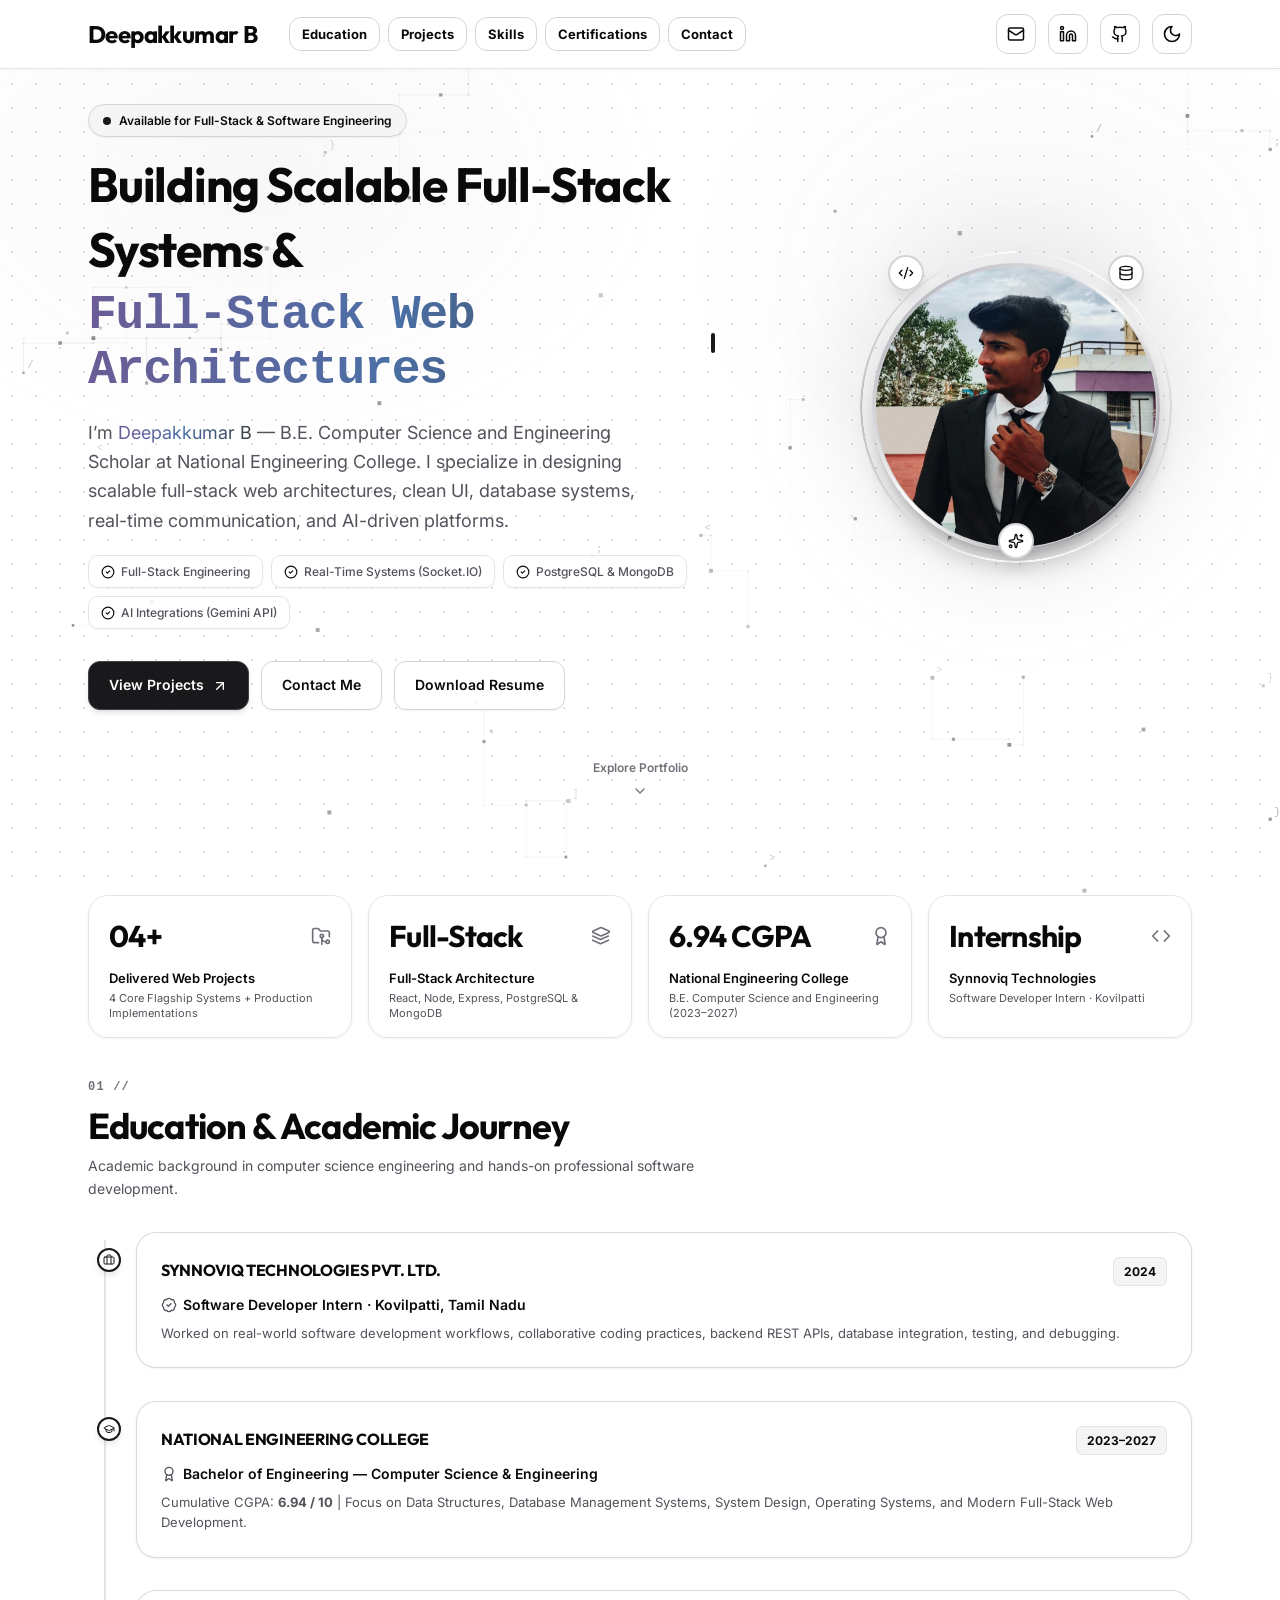
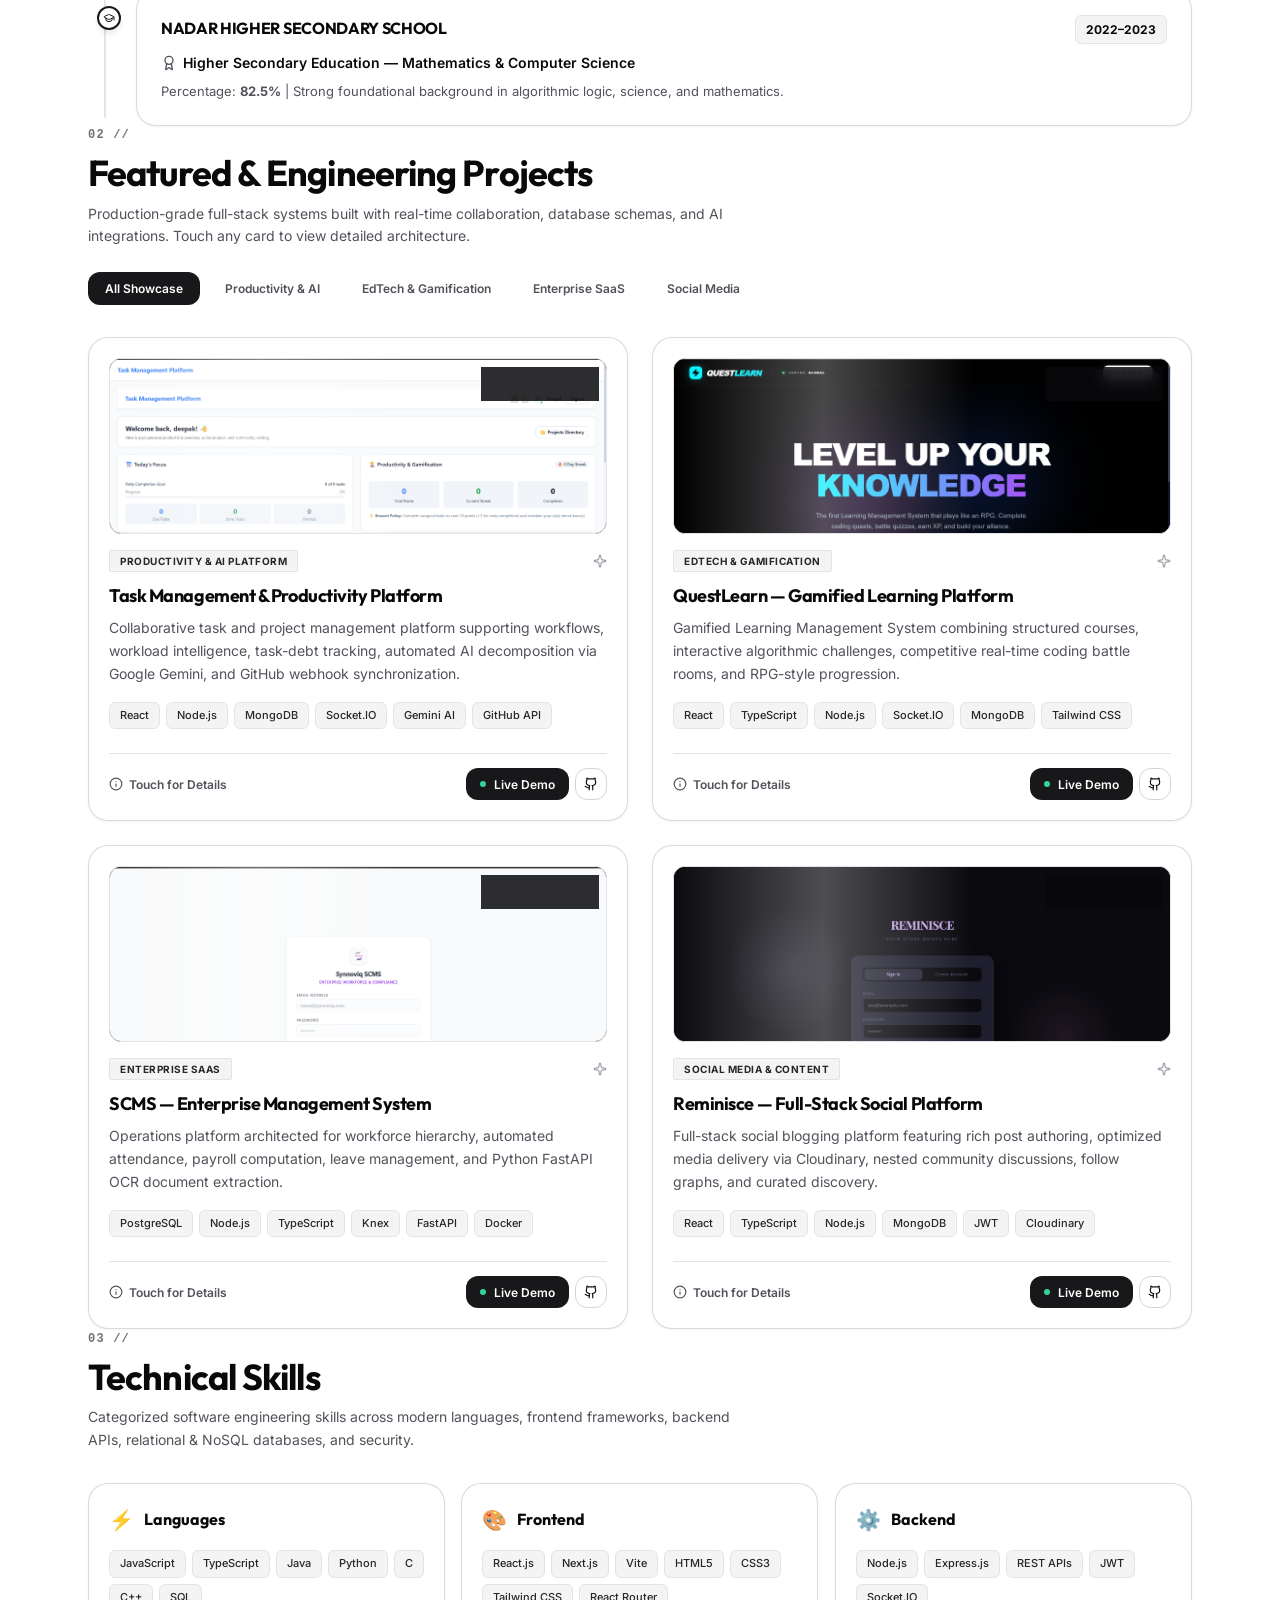
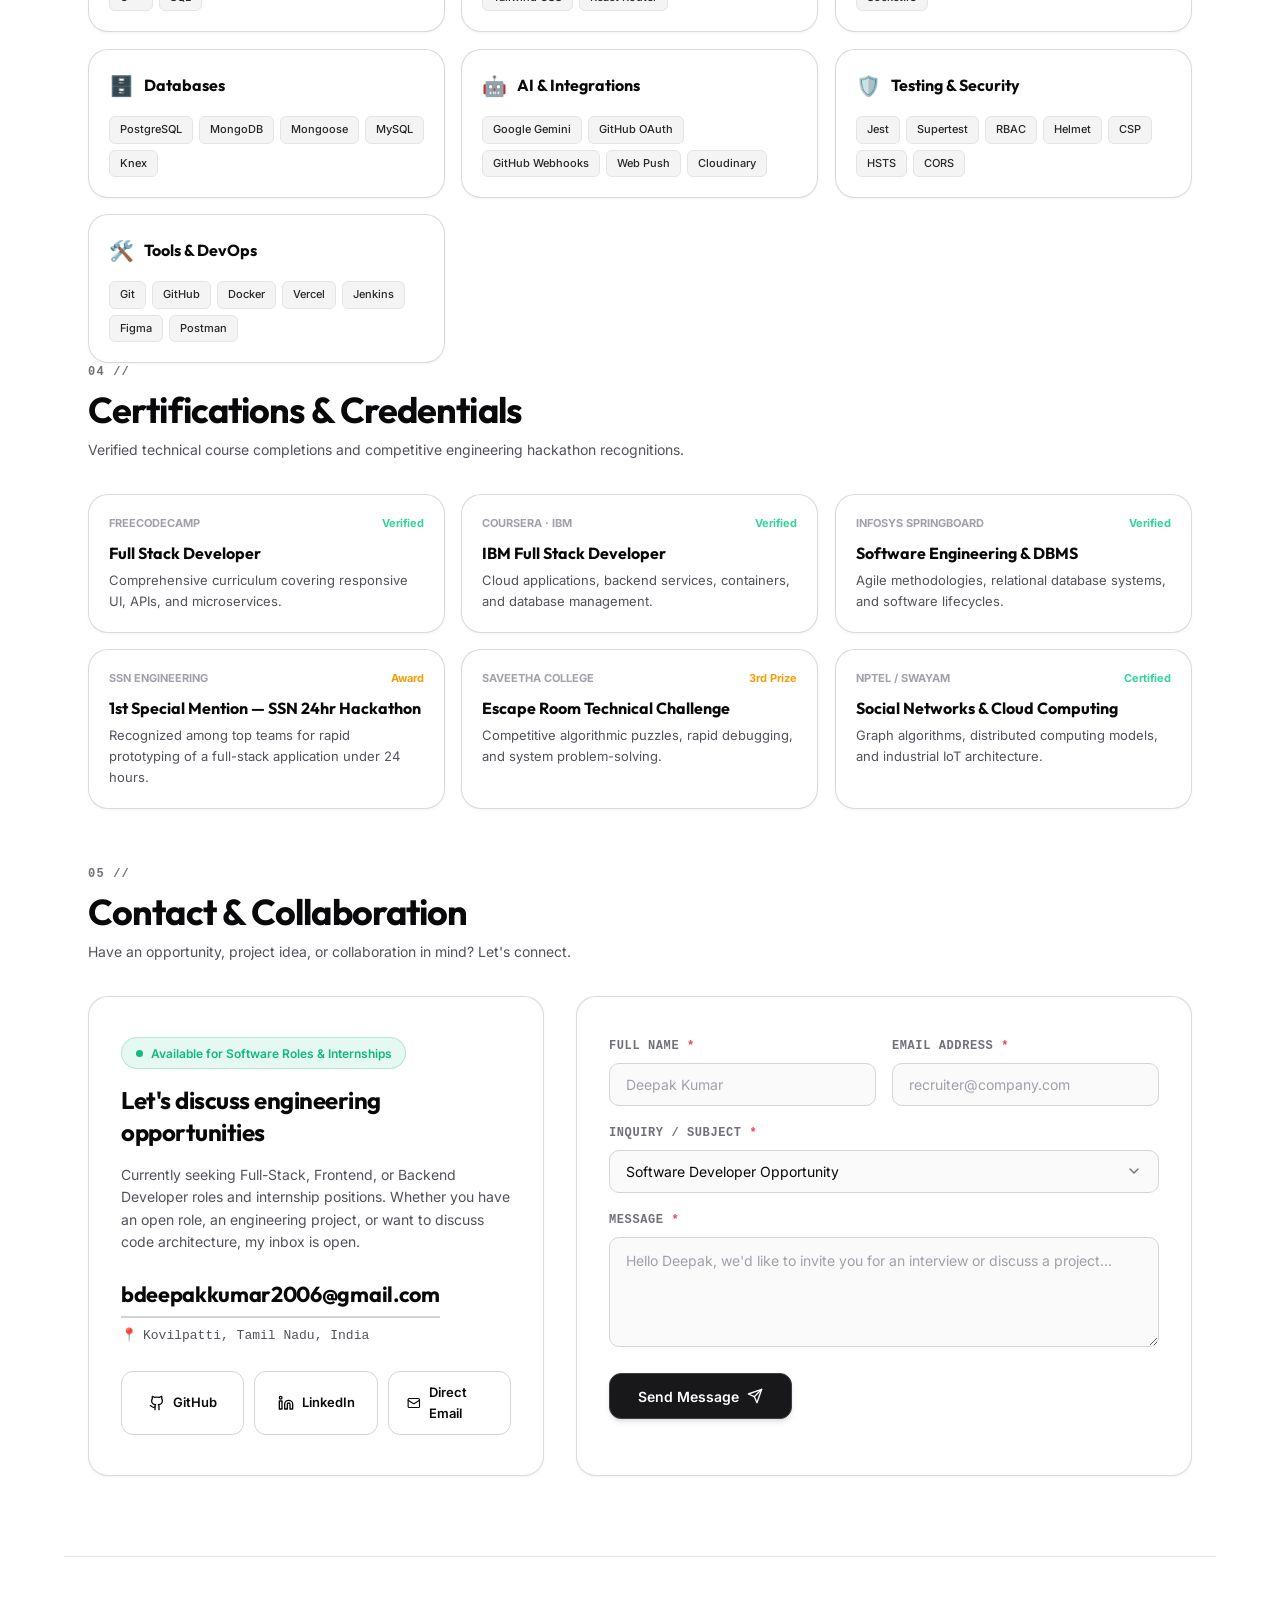
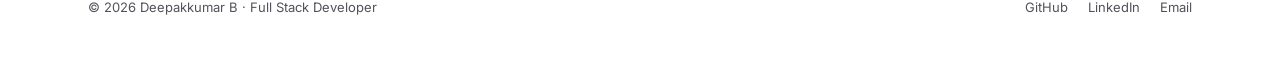
==== commit d7168697: "feat: add project screenshots to card thumbnails and convert contact section to interactive form" ====
--- a/portfolio/index.html
+++ b/portfolio/index.html
@@ -381,27 +381,10 @@
 
             <div class="project-card-inner">
               <div>
-                <!-- Mockup Banner -->
-                <div class="project-banner-thumb">
+                <!-- Project Screenshot Banner -->
+                <div class="project-banner-thumb" data-modal-target="task-management" role="button" tabindex="0" aria-label="View Task Management details">
                   <div class="banner-shimmer" aria-hidden="true"></div>
-                  <!-- CSS Mockup: Kanban Board -->
-                  <div class="thumb-mockup" style="background: #09090b; padding: 14px; font-family: monospace; font-size: 11px; color: #a1a1aa; height: 100%; display: flex; flex-direction: column; justify-content: space-between;">
-                    <div style="display: flex; justify-content: space-between; border-bottom: 1px solid #27272a; padding-bottom: 6px;">
-                      <span style="color: #fff; font-weight: 700;">Task Board · Gemini AI</span>
-                      <span style="color: #34d399;">● Online</span>
-                    </div>
-                    <div style="display: grid; grid-template-columns: 1fr 1fr; gap: 8px; margin-top: 6px;">
-                      <div style="background: #18181b; padding: 8px; border-radius: 6px; border: 1px solid #27272a;">
-                        <span style="color: #cbd5e1; font-size: 10px;">Backlog (4)</span>
-                        <div style="color: #fff; margin-top: 4px; font-size: 10px;">AI Task Decomposition</div>
-                      </div>
-                      <div style="background: #18181b; padding: 8px; border-radius: 6px; border: 1px solid #34d399;">
-                        <span style="color: #34d399; font-size: 10px;">In Progress (2)</span>
-                        <div style="color: #fff; margin-top: 4px; font-size: 10px;">GitHub Webhook Sync</div>
-                      </div>
-                    </div>
-                  </div>
-
+                  <img src="images/projects/task-management.png" alt="Task Management Platform Screenshot" class="thumb-mockup" loading="lazy" />
                   <span class="banner-view-chip">
                     <svg xmlns="http://www.w3.org/2000/svg" width="13" height="13" viewBox="0 0 24 24" fill="none" stroke="currentColor" stroke-width="2" stroke-linecap="round" stroke-linejoin="round" class="lucide lucide-eye"><path d="M2.062 12.348a1 1 0 0 1 0-.696 10.75 10.75 0 0 1 19.876 0 1 1 0 0 1 0 .696 10.75 10.75 0 0 1-19.876 0"/><circle cx="12" cy="12" r="3"/></svg>
                     View Details
@@ -465,21 +448,9 @@
 
             <div class="project-card-inner">
               <div>
-                <div class="project-banner-thumb">
+                <div class="project-banner-thumb" data-modal-target="questlearn" role="button" tabindex="0" aria-label="View QuestLearn details">
                   <div class="banner-shimmer" aria-hidden="true"></div>
-                  <!-- CSS Mockup: Coding Battle Arena -->
-                  <div class="thumb-mockup" style="background: #09090b; padding: 14px; font-family: monospace; font-size: 11px; color: #a1a1aa; height: 100%; display: flex; flex-direction: column; justify-content: space-between;">
-                    <div style="display: flex; justify-content: space-between; border-bottom: 1px solid #27272a; padding-bottom: 6px;">
-                      <span style="color: #fff; font-weight: 700;">Duel Room #402 · 1v1</span>
-                      <span style="color: #a855f7;">+120 XP</span>
-                    </div>
-                    <div style="background: #18181b; padding: 8px; border-radius: 6px; border: 1px solid #27272a; margin-top: 6px;">
-                      <span style="color: #f43f5e;">function</span> <span style="color: #38bdf8;">solve</span>(target) { <br/>
-                      &nbsp;&nbsp;<span style="color: #4ade80;">return</span> testCasesPassed; <br/>
-                      }
-                    </div>
-                  </div>
-
+                  <img src="images/projects/questlearn.png" alt="QuestLearn Gamified Learning Platform Screenshot" class="thumb-mockup" loading="lazy" />
                   <span class="banner-view-chip">
                     <svg xmlns="http://www.w3.org/2000/svg" width="13" height="13" viewBox="0 0 24 24" fill="none" stroke="currentColor" stroke-width="2" stroke-linecap="round" stroke-linejoin="round" class="lucide lucide-eye"><path d="M2.062 12.348a1 1 0 0 1 0-.696 10.75 10.75 0 0 1 19.876 0 1 1 0 0 1 0 .696 10.75 10.75 0 0 1-19.876 0"/><circle cx="12" cy="12" r="3"/></svg>
                     View Details
@@ -543,24 +514,9 @@
 
             <div class="project-card-inner">
               <div>
-                <div class="project-banner-thumb">
+                <div class="project-banner-thumb" data-modal-target="scms" role="button" tabindex="0" aria-label="View SCMS Enterprise details">
                   <div class="banner-shimmer" aria-hidden="true"></div>
-                  <!-- CSS Mockup: Enterprise RBAC & OCR -->
-                  <div class="thumb-mockup" style="background: #09090b; padding: 14px; font-family: monospace; font-size: 11px; color: #a1a1aa; height: 100%; display: flex; flex-direction: column; justify-content: space-between;">
-                    <div style="display: flex; justify-content: space-between; border-bottom: 1px solid #27272a; padding-bottom: 6px;">
-                      <span style="color: #fff; font-weight: 700;">SCMS · PostgreSQL &amp; Knex</span>
-                      <span style="color: #38bdf8;">Python OCR Active</span>
-                    </div>
-                    <div style="display: grid; grid-template-columns: 1fr 1fr; gap: 8px; margin-top: 6px;">
-                      <div style="background: #18181b; padding: 6px; border-radius: 6px; border: 1px solid #27272a;">
-                        <span style="color: #fff; font-size: 10px;">128 Active Staff</span>
-                      </div>
-                      <div style="background: #18181b; padding: 6px; border-radius: 6px; border: 1px solid #34d399;">
-                        <span style="color: #34d399; font-size: 10px;">Payroll Verified</span>
-                      </div>
-                    </div>
-                  </div>
-
+                  <img src="images/projects/scms.png" alt="Synnoviq SCMS Enterprise System Screenshot" class="thumb-mockup" loading="lazy" />
                   <span class="banner-view-chip">
                     <svg xmlns="http://www.w3.org/2000/svg" width="13" height="13" viewBox="0 0 24 24" fill="none" stroke="currentColor" stroke-width="2" stroke-linecap="round" stroke-linejoin="round" class="lucide lucide-eye"><path d="M2.062 12.348a1 1 0 0 1 0-.696 10.75 10.75 0 0 1 19.876 0 1 1 0 0 1 0 .696 10.75 10.75 0 0 1-19.876 0"/><circle cx="12" cy="12" r="3"/></svg>
                     View Details
@@ -624,19 +580,9 @@
 
             <div class="project-card-inner">
               <div>
-                <div class="project-banner-thumb">
+                <div class="project-banner-thumb" data-modal-target="reminisce" role="button" tabindex="0" aria-label="View Reminisce details">
                   <div class="banner-shimmer" aria-hidden="true"></div>
-                  <!-- CSS Mockup: Social Post Feed -->
-                  <div class="thumb-mockup" style="background: #09090b; padding: 14px; font-family: monospace; font-size: 11px; color: #a1a1aa; height: 100%; display: flex; flex-direction: column; justify-content: space-between;">
-                    <div style="display: flex; justify-content: space-between; border-bottom: 1px solid #27272a; padding-bottom: 6px;">
-                      <span style="color: #fff; font-weight: 700;">Reminisce · Social Feed</span>
-                      <span style="color: #f43f5e;">♥ 48 Likes</span>
-                    </div>
-                    <div style="background: #18181b; padding: 8px; border-radius: 6px; border: 1px solid #27272a; margin-top: 6px;">
-                      <span style="color: #38bdf8;">@alex_chen:</span> Architecting scalable state with zero hydration mismatch...
-                    </div>
-                  </div>
-
+                  <img src="images/projects/reminisce.png" alt="Reminisce Social Blogging Platform Screenshot" class="thumb-mockup" loading="lazy" />
                   <span class="banner-view-chip">
                     <svg xmlns="http://www.w3.org/2000/svg" width="13" height="13" viewBox="0 0 24 24" fill="none" stroke="currentColor" stroke-width="2" stroke-linecap="round" stroke-linejoin="round" class="lucide lucide-eye"><path d="M2.062 12.348a1 1 0 0 1 0-.696 10.75 10.75 0 0 1 19.876 0 1 1 0 0 1 0 .696 10.75 10.75 0 0 1-19.876 0"/><circle cx="12" cy="12" r="3"/></svg>
                     View Details
@@ -895,34 +841,90 @@
         <p class="section-heading-desc">Have an opportunity, project idea, or collaboration in mind? Let's connect.</p>
       </div>
 
-      <div class="high-tech-card contact-card-container">
-        <div class="card-spotlight-layer" aria-hidden="true"></div>
-
-        <p style="font-size: 0.875rem; color: var(--foreground-muted); font-weight: 500;">
-          Direct communication for software engineering roles, internships &amp; technical projects:
-        </p>
-
-        <a class="contact-email-link-hero" href="mailto:bdeepakkumar2006@gmail.com">
-          bdeepakkumar2006@gmail.com
-        </a>
-
-        <div class="contact-location-pill">
-          <span>📍</span> Kovilpatti, Tamil Nadu, India
-        </div>
-
-        <div class="contact-links-grid">
-          <a href="mailto:bdeepakkumar2006@gmail.com" class="contact-action-btn">
-            <svg xmlns="http://www.w3.org/2000/svg" width="16" height="16" viewBox="0 0 24 24" fill="none" stroke="currentColor" stroke-width="2" stroke-linecap="round" stroke-linejoin="round" class="lucide lucide-mail"><path d="m22 7-8.991 5.727a2 2 0 0 1-2.009 0L2 7"/><rect x="2" y="4" width="20" height="16" rx="2"/></svg>
-            <span>Email Me</span>
-          </a>
-          <a href="https://github.com/DK-code06" target="_blank" rel="noopener noreferrer" class="contact-action-btn">
-            <svg xmlns="http://www.w3.org/2000/svg" width="16" height="16" viewBox="0 0 24 24" fill="none" stroke="currentColor" stroke-width="2" stroke-linecap="round" stroke-linejoin="round" class="lucide lucide-github"><path d="M15 22v-4a4.8 4.8 0 0 0-1-3.5c3 0 6-2 6-5.5.08-1.25-.27-2.48-1-3.5.28-1.15.28-2.35 0-3.5 0 0-1 0-3 1.5-2.64-.5-5.36-.5-8 0C6 2 5 2 5 2c-.3 1.15-.3 2.35 0 3.5A5.403 5.403 0 0 0 4 9c0 3.5 3 5.5 6 5.5-.39.49-.68 1.05-.85 1.65-.17.6-.22 1.23-.15 1.85v4"/><path d="M9 18c-4.51 2-5-2-7-2"/></svg>
-            <span>GitHub</span>
-          </a>
-          <a href="https://www.linkedin.com/in/deepakkumar-b-1a46a62b6" target="_blank" rel="noopener noreferrer" class="contact-action-btn">
-            <svg xmlns="http://www.w3.org/2000/svg" width="16" height="16" viewBox="0 0 24 24" fill="none" stroke="currentColor" stroke-width="2" stroke-linecap="round" stroke-linejoin="round" class="lucide lucide-linkedin"><path d="M16 8a6 6 0 0 1 6 6v7h-4v-7a2 2 0 0 0-2-2 2 2 0 0 0-2 2v7h-4v-7a6 6 0 0 1 6-6z"/><rect width="4" height="12" x="2" y="9"/><circle cx="4" cy="4" r="2"/></svg>
-            <span>LinkedIn</span>
-          </a>
+      <div class="contact-grid-wrapper">
+        <!-- Direct Info Card -->
+        <div class="high-tech-card contact-info-card">
+          <div class="card-spotlight-layer" aria-hidden="true"></div>
+
+          <div style="display: flex; flex-direction: column; gap: 1rem;">
+            <div class="contact-status-badge">
+              <span class="status-pulse-dot" aria-hidden="true"></span>
+              <span>Available for Software Roles &amp; Internships</span>
+            </div>
+
+            <h3 class="contact-info-title">Let's discuss engineering opportunities</h3>
+            <p class="contact-info-desc">
+              Currently seeking Full-Stack, Frontend, or Backend Developer roles and internship positions. Whether you have an open role, an engineering project, or want to discuss code architecture, my inbox is open.
+            </p>
+
+            <div class="contact-direct-items" style="margin-top: 0.5rem;">
+              <a class="contact-email-link-hero" href="mailto:bdeepakkumar2006@gmail.com">
+                bdeepakkumar2006@gmail.com
+              </a>
+              <div class="contact-location-pill">
+                <span>📍</span> Kovilpatti, Tamil Nadu, India
+              </div>
+            </div>
+          </div>
+
+          <div class="contact-social-links">
+            <a href="https://github.com/DK-code06" target="_blank" rel="noopener noreferrer" class="contact-action-btn">
+              <svg xmlns="http://www.w3.org/2000/svg" width="16" height="16" viewBox="0 0 24 24" fill="none" stroke="currentColor" stroke-width="2" stroke-linecap="round" stroke-linejoin="round" class="lucide lucide-github"><path d="M15 22v-4a4.8 4.8 0 0 0-1-3.5c3 0 6-2 6-5.5.08-1.25-.27-2.48-1-3.5.28-1.15.28-2.35 0-3.5 0 0-1 0-3 1.5-2.64-.5-5.36-.5-8 0C6 2 5 2 5 2c-.3 1.15-.3 2.35 0 3.5A5.403 5.403 0 0 0 4 9c0 3.5 3 5.5 6 5.5-.39.49-.68 1.05-.85 1.65-.17.6-.22 1.23-.15 1.85v4"/><path d="M9 18c-4.51 2-5-2-7-2"/></svg>
+              <span>GitHub</span>
+            </a>
+            <a href="https://www.linkedin.com/in/deepakkumar-b-1a46a62b6" target="_blank" rel="noopener noreferrer" class="contact-action-btn">
+              <svg xmlns="http://www.w3.org/2000/svg" width="16" height="16" viewBox="0 0 24 24" fill="none" stroke="currentColor" stroke-width="2" stroke-linecap="round" stroke-linejoin="round" class="lucide lucide-linkedin"><path d="M16 8a6 6 0 0 1 6 6v7h-4v-7a2 2 0 0 0-2-2 2 2 0 0 0-2 2v7h-4v-7a6 6 0 0 1 6-6z"/><rect width="4" height="12" x="2" y="9"/><circle cx="4" cy="4" r="2"/></svg>
+              <span>LinkedIn</span>
+            </a>
+            <a href="mailto:bdeepakkumar2006@gmail.com" class="contact-action-btn">
+              <svg xmlns="http://www.w3.org/2000/svg" width="16" height="16" viewBox="0 0 24 24" fill="none" stroke="currentColor" stroke-width="2" stroke-linecap="round" stroke-linejoin="round" class="lucide lucide-mail"><path d="m22 7-8.991 5.727a2 2 0 0 1-2.009 0L2 7"/><rect x="2" y="4" width="20" height="16" rx="2"/></svg>
+              <span>Direct Email</span>
+            </a>
+          </div>
+        </div>
+
+        <!-- Contact Form Card -->
+        <div class="high-tech-card contact-form-card">
+          <div class="card-spotlight-layer" aria-hidden="true"></div>
+
+          <form id="contactForm" class="contact-form" novalidate>
+            <div class="form-row-2col">
+              <div class="form-group">
+                <label for="contactName" class="form-label">Full Name <span class="required-star">*</span></label>
+                <input type="text" id="contactName" name="name" class="contact-input-field" placeholder="Deepak Kumar" required autocomplete="name" />
+              </div>
+              <div class="form-group">
+                <label for="contactEmail" class="form-label">Email Address <span class="required-star">*</span></label>
+                <input type="email" id="contactEmail" name="email" class="contact-input-field" placeholder="recruiter@company.com" required autocomplete="email" />
+              </div>
+            </div>
+
+            <div class="form-group">
+              <label for="contactSubject" class="form-label">Inquiry / Subject <span class="required-star">*</span></label>
+              <select id="contactSubject" name="subject" class="contact-input-field">
+                <option value="Software Developer Opportunity">Software Developer Opportunity</option>
+                <option value="Full Stack / Backend Internship">Full Stack / Backend Internship</option>
+                <option value="Project Collaboration / Freelance">Project Collaboration / Freelance</option>
+                <option value="Technical Discussion / Chat">Technical Discussion / Chat</option>
+                <option value="General Inquiry">General Inquiry</option>
+              </select>
+            </div>
+
+            <div class="form-group">
+              <label for="contactMessage" class="form-label">Message <span class="required-star">*</span></label>
+              <textarea id="contactMessage" name="message" class="contact-input-field" rows="4" placeholder="Hello Deepak, we'd like to invite you for an interview or discuss a project..." required></textarea>
+            </div>
+
+            <div class="form-actions">
+              <button type="submit" id="contactSubmitBtn" class="btn-navena-primary form-submit-btn">
+                <span>Send Message</span>
+                <svg xmlns="http://www.w3.org/2000/svg" width="16" height="16" viewBox="0 0 24 24" fill="none" stroke="currentColor" stroke-width="2" stroke-linecap="round" stroke-linejoin="round" class="lucide lucide-send"><line x1="22" y1="2" x2="11" y2="13"/><polygon points="22 2 15 22 11 13 2 9 22 2"/></svg>
+              </button>
+            </div>
+
+            <!-- Status Alert -->
+            <div id="contactFormStatus" class="form-status-banner" style="display: none;" role="alert"></div>
+          </form>
         </div>
       </div>
     </section>
@@ -955,6 +957,10 @@
 
       <!-- Scrollable Body -->
       <div class="modal-scrollable-body">
+        <div class="modal-preview-banner" id="modalPreviewBanner">
+          <img id="modalPreviewImg" src="" alt="Project Case Study Preview" />
+        </div>
+
         <div>
           <h2 id="modalTitle" style="font-family: var(--font-outfit); font-size: 1.5rem; font-weight: 800; color: var(--foreground); line-height: 1.25;">Project Title</h2>
         </div>
@@ -1006,5 +1012,6 @@
   <script src="js/counter.js"></script>
   <script src="js/nav.js"></script>
   <script src="js/modal.js"></script>
+  <script src="js/contact.js"></script>
 </body>
 </html>
--- a/portfolio/css/sections.css
+++ b/portfolio/css/sections.css
@@ -396,6 +396,26 @@
   flex: 1;
 }
 
+.modal-preview-banner {
+  width: 100%;
+  height: 14rem;
+  border-radius: var(--radius-xl);
+  overflow: hidden;
+  border: 1px solid var(--neutral-200);
+  background-color: var(--neutral-950);
+  flex-shrink: 0;
+}
+.dark .modal-preview-banner {
+  border-color: var(--neutral-800);
+}
+.modal-preview-banner img {
+  width: 100%;
+  height: 100%;
+  object-fit: cover;
+  object-position: top center;
+  display: block;
+}
+
 .modal-section-block-title {
   font-family: var(--font-mono);
   font-size: 0.75rem;
--- a/portfolio/css/cards.css
+++ b/portfolio/css/cards.css
@@ -140,11 +140,17 @@
   border-color: var(--neutral-800);
 }
 
+.project-banner-thumb[data-modal-target] {
+  cursor: pointer;
+}
+
 .project-banner-thumb img,
 .project-banner-thumb .thumb-mockup {
   height: 100%;
   width: 100%;
   object-fit: cover;
+  object-position: top center;
+  display: block;
   transition: transform 0.5s ease-out;
 }
 .high-tech-card:hover .project-banner-thumb img,
--- a/portfolio/css/contact.css
+++ b/portfolio/css/contact.css
@@ -1,5 +1,5 @@
 /* ============================================================
-   CONTACT.CSS  —  Navena Contact Section & Footer
+   CONTACT.CSS  —  Navena Contact Form Section & Footer
    ============================================================ */
 
 #contact {
@@ -7,37 +7,124 @@
   padding-bottom: 5rem;
 }
 
-.contact-card-container {
+/* Contact Grid Layout */
+.contact-grid-wrapper {
+  display: grid;
+  grid-template-columns: 1fr;
+  gap: 1.5rem;
+}
+
+@media (min-width: 900px) {
+  .contact-grid-wrapper {
+    grid-template-columns: 1fr 1.35fr;
+    gap: 2rem;
+  }
+}
+
+/* Contact Info Card (Left) */
+.contact-info-card {
   padding: 2rem 1.5rem;
-  text-align: center;
   display: flex;
   flex-direction: column;
-  align-items: center;
-}
+  justify-content: space-between;
+  gap: 1.5rem;
+}
+
 @media (min-width: 640px) {
-  .contact-card-container {
-    padding: 3rem 2.5rem;
-  }
+  .contact-info-card {
+    padding: 2.5rem 2rem;
+  }
+}
+
+.contact-status-badge {
+  display: inline-flex;
+  align-items: center;
+  gap: 0.5rem;
+  padding: 0.35rem 0.85rem;
+  border-radius: var(--radius-full);
+  background-color: rgba(16, 185, 129, 0.1);
+  border: 1px solid rgba(16, 185, 129, 0.25);
+  color: #10b981;
+  font-size: 0.75rem;
+  font-weight: 600;
+  width: fit-content;
+}
+
+.dark .contact-status-badge {
+  background-color: rgba(52, 211, 153, 0.12);
+  border-color: rgba(52, 211, 153, 0.3);
+  color: #34d399;
+}
+
+.status-pulse-dot {
+  width: 7px;
+  height: 7px;
+  border-radius: 50%;
+  background-color: #10b981;
+  box-shadow: 0 0 0 0 rgba(16, 185, 129, 0.7);
+  animation: pulseBeacon 2s infinite;
+}
+
+.dark .status-pulse-dot {
+  background-color: #34d399;
+  box-shadow: 0 0 0 0 rgba(52, 211, 153, 0.7);
+}
+
+@keyframes pulseBeacon {
+  0% {
+    transform: scale(0.95);
+    box-shadow: 0 0 0 0 rgba(16, 185, 129, 0.7);
+  }
+  70% {
+    transform: scale(1);
+    box-shadow: 0 0 0 7px rgba(16, 185, 129, 0);
+  }
+  100% {
+    transform: scale(0.95);
+    box-shadow: 0 0 0 0 rgba(16, 185, 129, 0);
+  }
+}
+
+.contact-info-title {
+  font-family: var(--font-outfit);
+  font-size: 1.5rem;
+  font-weight: 700;
+  line-height: 1.3;
+  color: var(--foreground);
+  letter-spacing: -0.02em;
+}
+
+.contact-info-desc {
+  font-size: 0.875rem;
+  color: var(--foreground-muted);
+  line-height: 1.6;
+}
+
+.contact-direct-items {
+  display: flex;
+  flex-direction: column;
+  gap: 0.5rem;
 }
 
 .contact-email-link-hero {
   font-family: var(--font-outfit);
-  font-size: clamp(1.25rem, 4vw, 2.25rem);
+  font-size: clamp(1.1rem, 2.5vw, 1.35rem);
   font-weight: 700;
-  letter-spacing: -0.025em;
+  letter-spacing: -0.015em;
   color: var(--foreground);
   text-decoration: none;
   display: inline-block;
-  margin-top: 1rem;
-  margin-bottom: 1.5rem;
   word-break: break-all;
   border-bottom: 2px solid var(--neutral-300);
   padding-bottom: 0.25rem;
   transition: all var(--transition);
-}
+  width: fit-content;
+}
+
 .dark .contact-email-link-hero {
   border-color: var(--neutral-700);
 }
+
 .contact-email-link-hero:hover {
   border-color: var(--foreground);
   transform: translateY(-2px);
@@ -50,16 +137,13 @@
   font-size: 0.8125rem;
   color: var(--foreground-muted);
   font-family: var(--font-mono);
-  margin-bottom: 2rem;
-}
-
-.contact-links-grid {
+}
+
+.contact-social-links {
   display: flex;
   flex-wrap: wrap;
-  justify-content: center;
-  gap: 0.75rem;
+  gap: 0.625rem;
   width: 100%;
-  max-width: 36rem;
 }
 
 .contact-action-btn {
@@ -67,7 +151,7 @@
   align-items: center;
   justify-content: center;
   gap: 0.5rem;
-  padding: 0.75rem 1.5rem;
+  padding: 0.65rem 1.15rem;
   border-radius: var(--radius-lg);
   border: 1px solid var(--neutral-300);
   background-color: var(--card-bg);
@@ -77,24 +161,207 @@
   text-decoration: none;
   transition: all var(--transition);
   flex: 1;
-  min-width: 140px;
-}
+  min-width: 110px;
+}
+
 .dark .contact-action-btn {
   border-color: var(--neutral-700);
   background-color: rgba(24, 24, 27, 0.8);
 }
+
 .contact-action-btn:hover {
   border-color: var(--neutral-900);
   transform: translateY(-2px);
   box-shadow: 0 4px 12px rgba(0, 0, 0, 0.08);
 }
+
 .dark .contact-action-btn:hover {
   border-color: #ffffff;
   box-shadow: 0 4px 12px rgba(255, 255, 255, 0.08);
 }
+
 .contact-action-btn svg {
   height: 1rem;
   width: 1rem;
+}
+
+/* Contact Form Card (Right) */
+.contact-form-card {
+  padding: 2rem 1.5rem;
+}
+
+@media (min-width: 640px) {
+  .contact-form-card {
+    padding: 2.5rem 2rem;
+  }
+}
+
+.contact-form {
+  display: flex;
+  flex-direction: column;
+  gap: 1.15rem;
+  width: 100%;
+}
+
+.form-row-2col {
+  display: grid;
+  grid-template-columns: 1fr;
+  gap: 1.15rem;
+}
+
+@media (min-width: 640px) {
+  .form-row-2col {
+    grid-template-columns: 1fr 1fr;
+    gap: 1rem;
+  }
+}
+
+.form-group {
+  display: flex;
+  flex-direction: column;
+  gap: 0.4rem;
+}
+
+.form-label {
+  font-family: var(--font-mono);
+  font-size: 0.75rem;
+  font-weight: 600;
+  letter-spacing: 0.05em;
+  text-transform: uppercase;
+  color: var(--foreground-sub);
+}
+
+.required-star {
+  color: #f43f5e;
+}
+
+.contact-input-field {
+  width: 100%;
+  padding: 0.75rem 1rem;
+  border-radius: var(--radius-md);
+  border: 1px solid var(--neutral-300);
+  background-color: var(--neutral-50);
+  color: var(--foreground);
+  font-family: var(--font-inter);
+  font-size: 0.875rem;
+  outline: none;
+  transition: border-color var(--transition), box-shadow var(--transition), background-color var(--transition);
+}
+
+.dark .contact-input-field {
+  border-color: var(--neutral-800);
+  background-color: rgba(24, 24, 27, 0.7);
+  color: var(--foreground);
+}
+
+.contact-input-field::placeholder {
+  color: var(--neutral-400);
+}
+
+.dark .contact-input-field::placeholder {
+  color: var(--neutral-600);
+}
+
+.contact-input-field:focus {
+  border-color: var(--foreground);
+  box-shadow: 0 0 0 3px rgba(9, 9, 11, 0.1);
+  background-color: #ffffff;
+}
+
+.dark .contact-input-field:focus {
+  border-color: #ffffff;
+  box-shadow: 0 0 0 3px rgba(255, 255, 255, 0.18);
+  background-color: rgba(24, 24, 27, 0.95);
+}
+
+select.contact-input-field {
+  appearance: none;
+  -webkit-appearance: none;
+  background-image: url("data:image/svg+xml;charset=UTF-8,%3csvg xmlns='http://www.w3.org/2000/svg' viewBox='0 0 24 24' fill='none' stroke='%2371717a' stroke-width='2' stroke-linecap='round' stroke-linejoin='round'%3e%3cpolyline points='6 9 12 15 18 9'%3e%3c/polyline%3e%3c/svg%3e");
+  background-repeat: no-repeat;
+  background-position: right 1rem center;
+  background-size: 1rem;
+  padding-right: 2.5rem;
+  cursor: pointer;
+}
+
+textarea.contact-input-field {
+  resize: vertical;
+  min-height: 105px;
+  line-height: 1.5;
+}
+
+.form-actions {
+  display: flex;
+  align-items: center;
+  justify-content: flex-start;
+  margin-top: 0.5rem;
+}
+
+.form-submit-btn {
+  width: 100%;
+  padding: 0.85rem 1.75rem;
+  font-size: 0.875rem;
+  cursor: pointer;
+}
+
+@media (min-width: 640px) {
+  .form-submit-btn {
+    width: auto;
+  }
+}
+
+.form-submit-btn:disabled {
+  opacity: 0.6;
+  cursor: not-allowed;
+  transform: none !important;
+}
+
+/* Status Notifications */
+.form-status-banner {
+  padding: 0.85rem 1rem;
+  border-radius: var(--radius-md);
+  font-size: 0.8125rem;
+  line-height: 1.5;
+  display: flex;
+  align-items: center;
+  gap: 0.625rem;
+  animation: fadeInStatus 0.3s ease-out;
+}
+
+@keyframes fadeInStatus {
+  from {
+    opacity: 0;
+    transform: translateY(-4px);
+  }
+  to {
+    opacity: 1;
+    transform: translateY(0);
+  }
+}
+
+.form-status-banner.success {
+  background-color: rgba(16, 185, 129, 0.1);
+  border: 1px solid rgba(16, 185, 129, 0.3);
+  color: #10b981;
+}
+
+.dark .form-status-banner.success {
+  background-color: rgba(52, 211, 153, 0.12);
+  border-color: rgba(52, 211, 153, 0.3);
+  color: #34d399;
+}
+
+.form-status-banner.error {
+  background-color: rgba(244, 63, 94, 0.1);
+  border: 1px solid rgba(244, 63, 94, 0.3);
+  color: #f43f5e;
+}
+
+.dark .form-status-banner.error {
+  background-color: rgba(244, 63, 94, 0.12);
+  border-color: rgba(244, 63, 94, 0.35);
+  color: #fb7185;
 }
 
 /* Footer Styling */
@@ -111,6 +378,7 @@
   font-size: 0.8125rem;
   color: var(--foreground-muted);
 }
+
 @media (min-width: 640px) {
   footer#siteFooter {
     padding-left: 1.5rem;
@@ -118,6 +386,7 @@
     flex-direction: row;
   }
 }
+
 .dark footer#siteFooter {
   border-top-color: var(--neutral-800);
 }
@@ -126,11 +395,13 @@
   display: flex;
   gap: 1.25rem;
 }
+
 .footer-social-links a {
   color: var(--foreground-muted);
   text-decoration: none;
   transition: color var(--transition);
 }
+
 .footer-social-links a:hover {
   color: var(--foreground);
 }
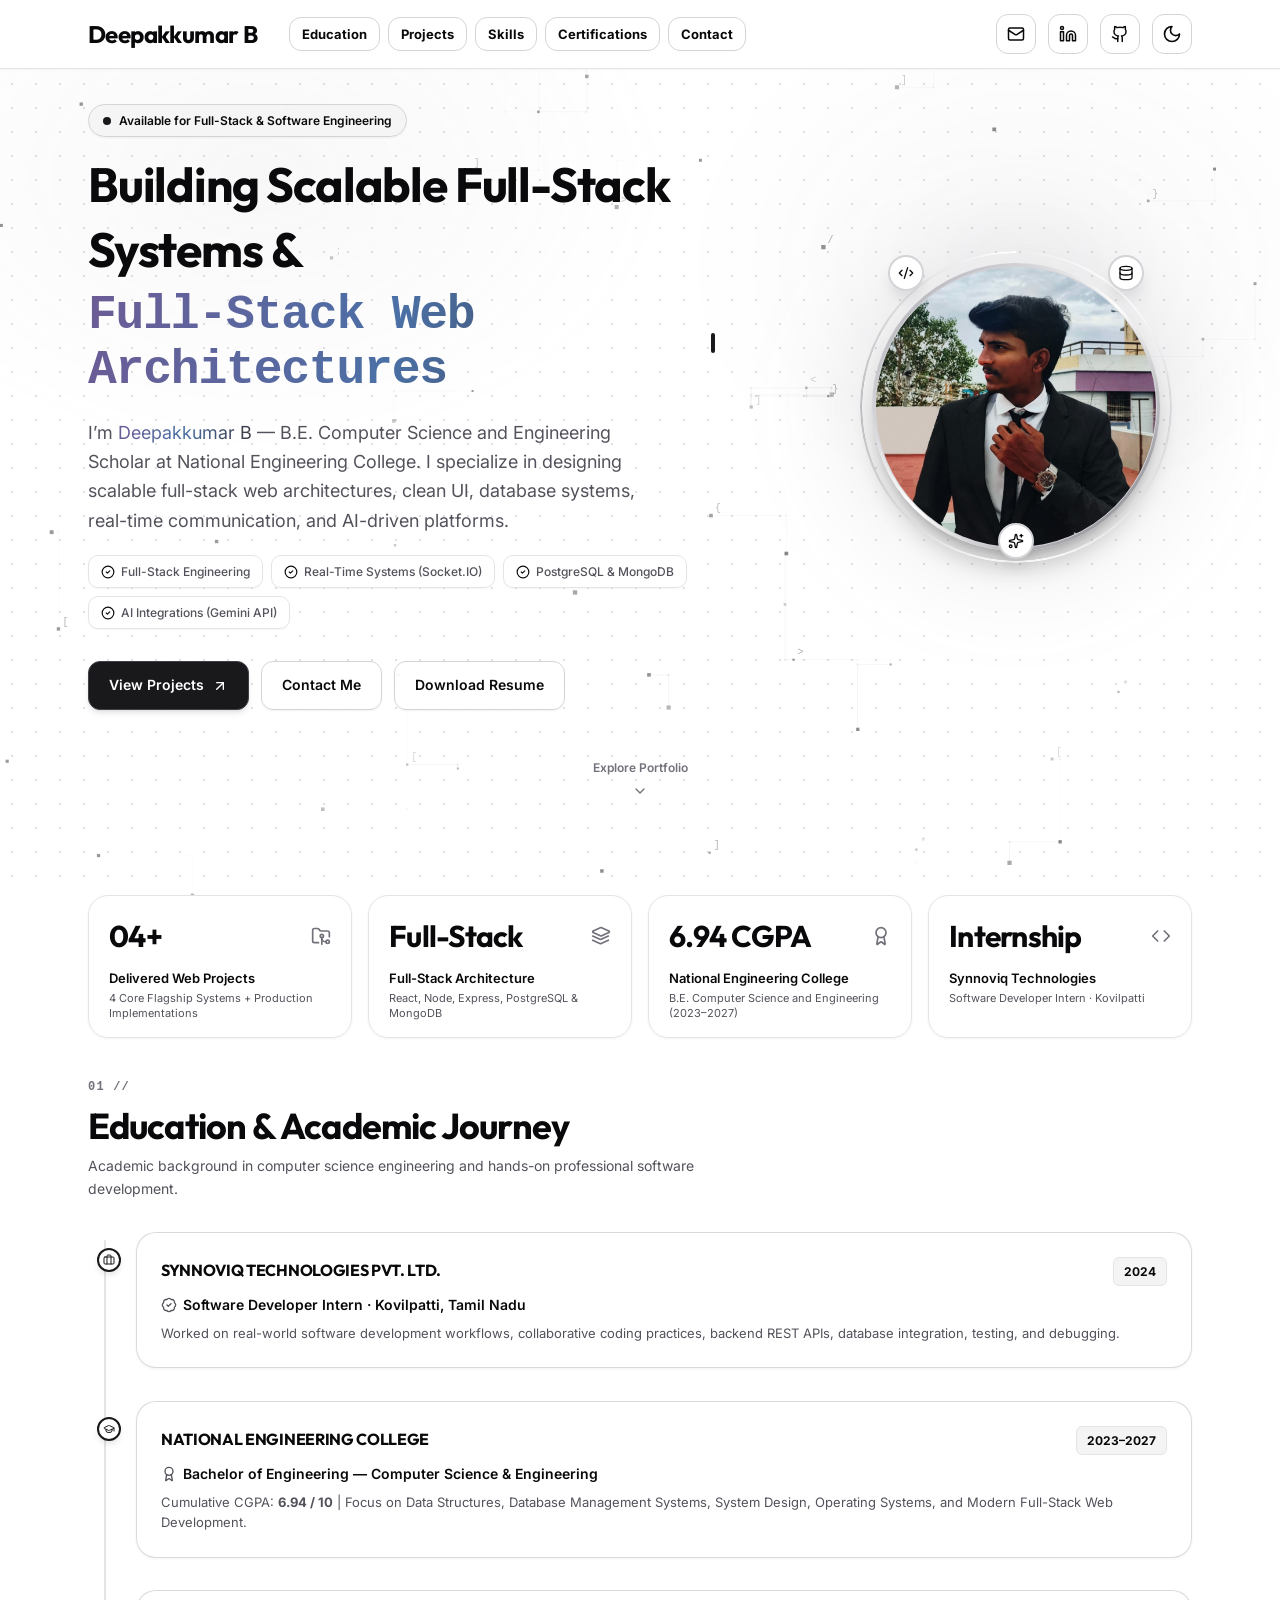
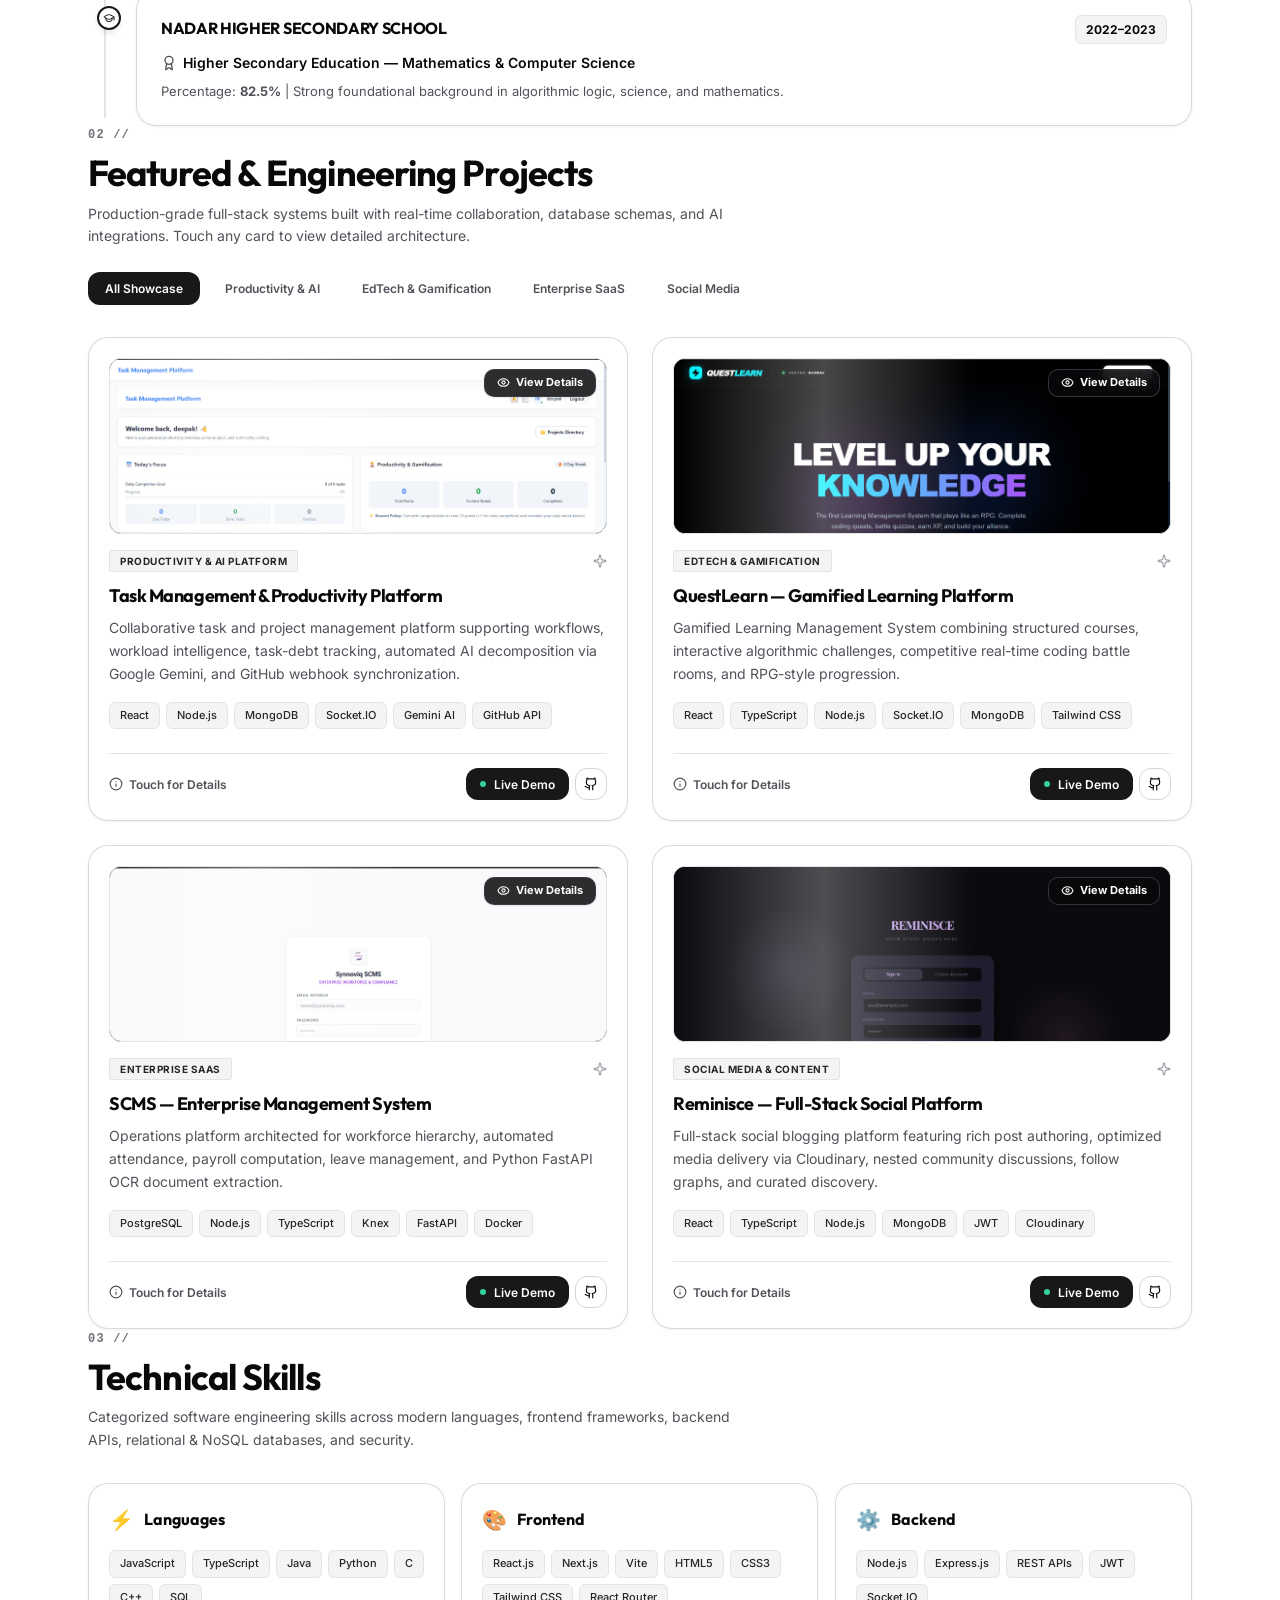
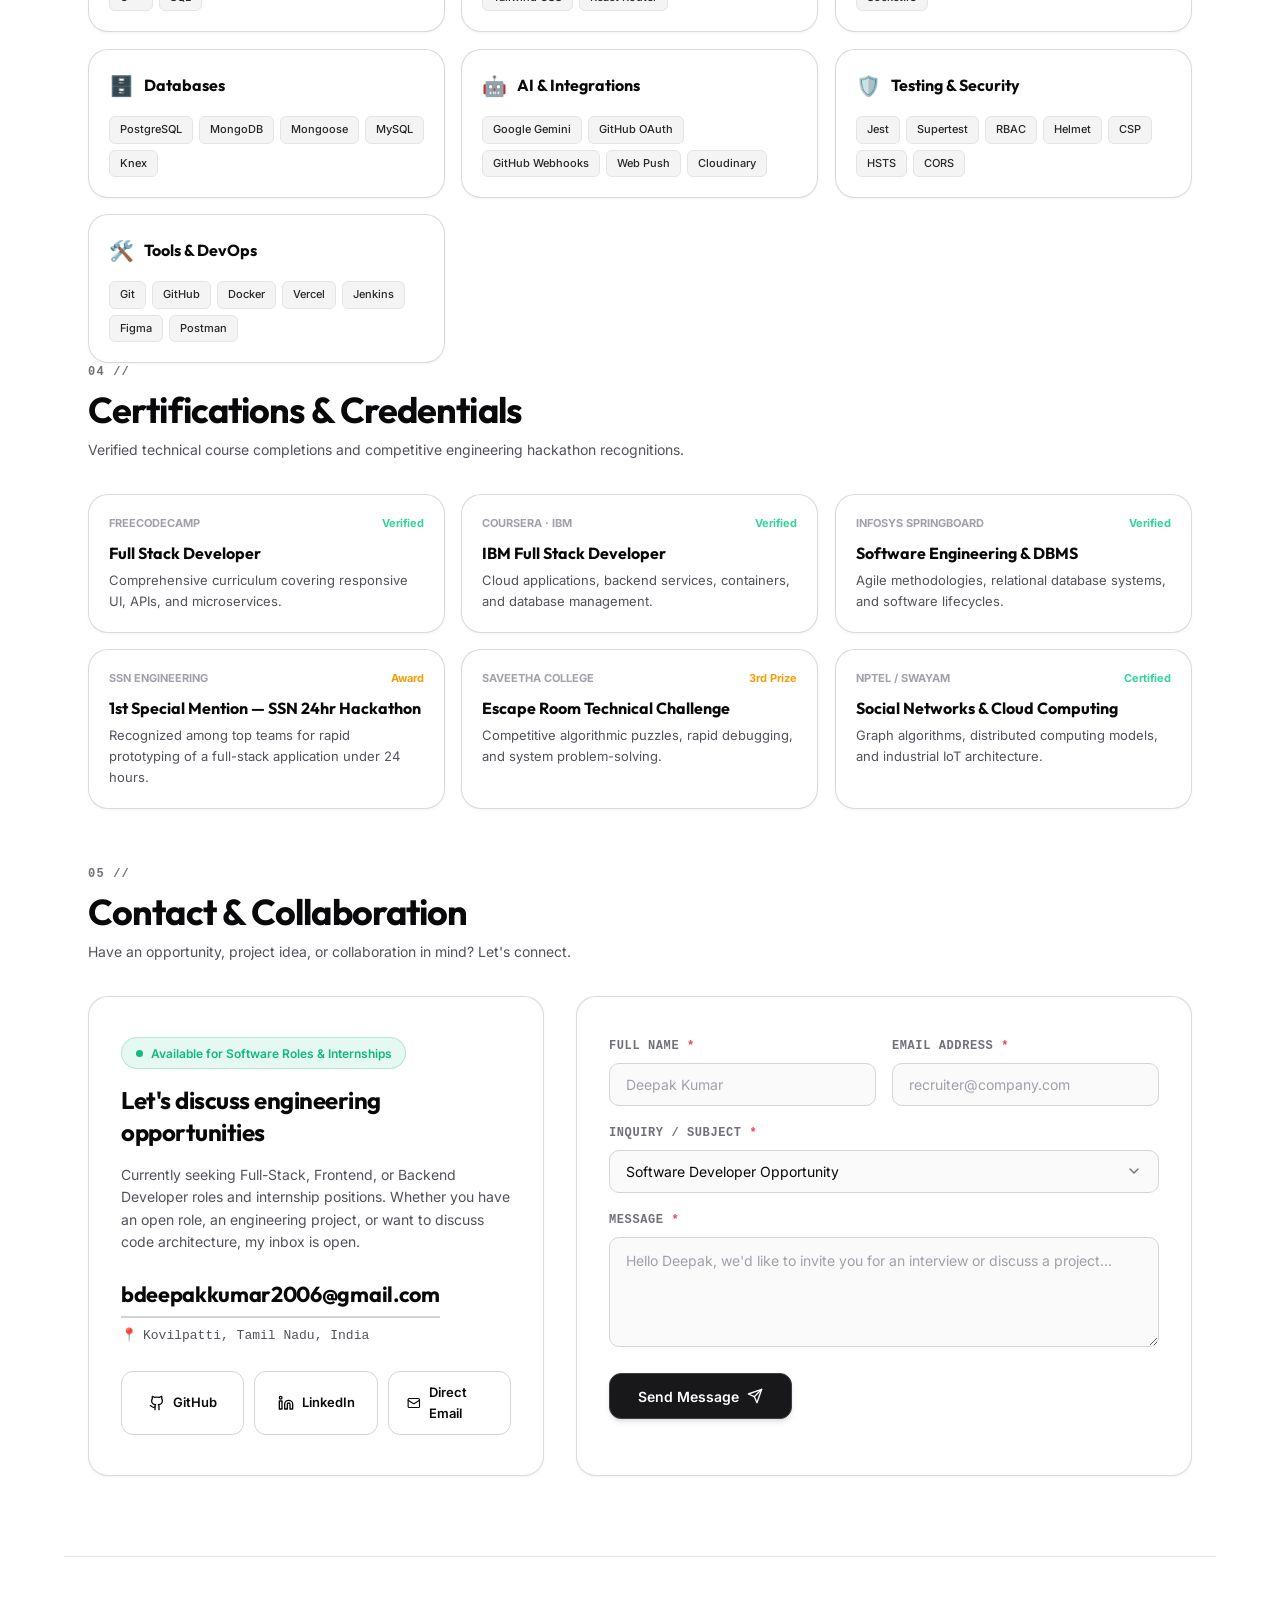
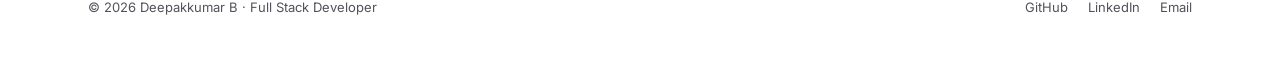
==== commit ab9faf2a: "feat: integrate EmailJS browser SDK for direct contact form dispatch" ====
--- a/portfolio/index.html
+++ b/portfolio/index.html
@@ -1012,6 +1012,8 @@
   <script src="js/counter.js"></script>
   <script src="js/nav.js"></script>
   <script src="js/modal.js"></script>
+  <!-- EmailJS SDK -->
+  <script src="https://cdn.jsdelivr.net/npm/@emailjs/browser@4/dist/email.min.js"></script>
   <script src="js/contact.js"></script>
 </body>
 </html>
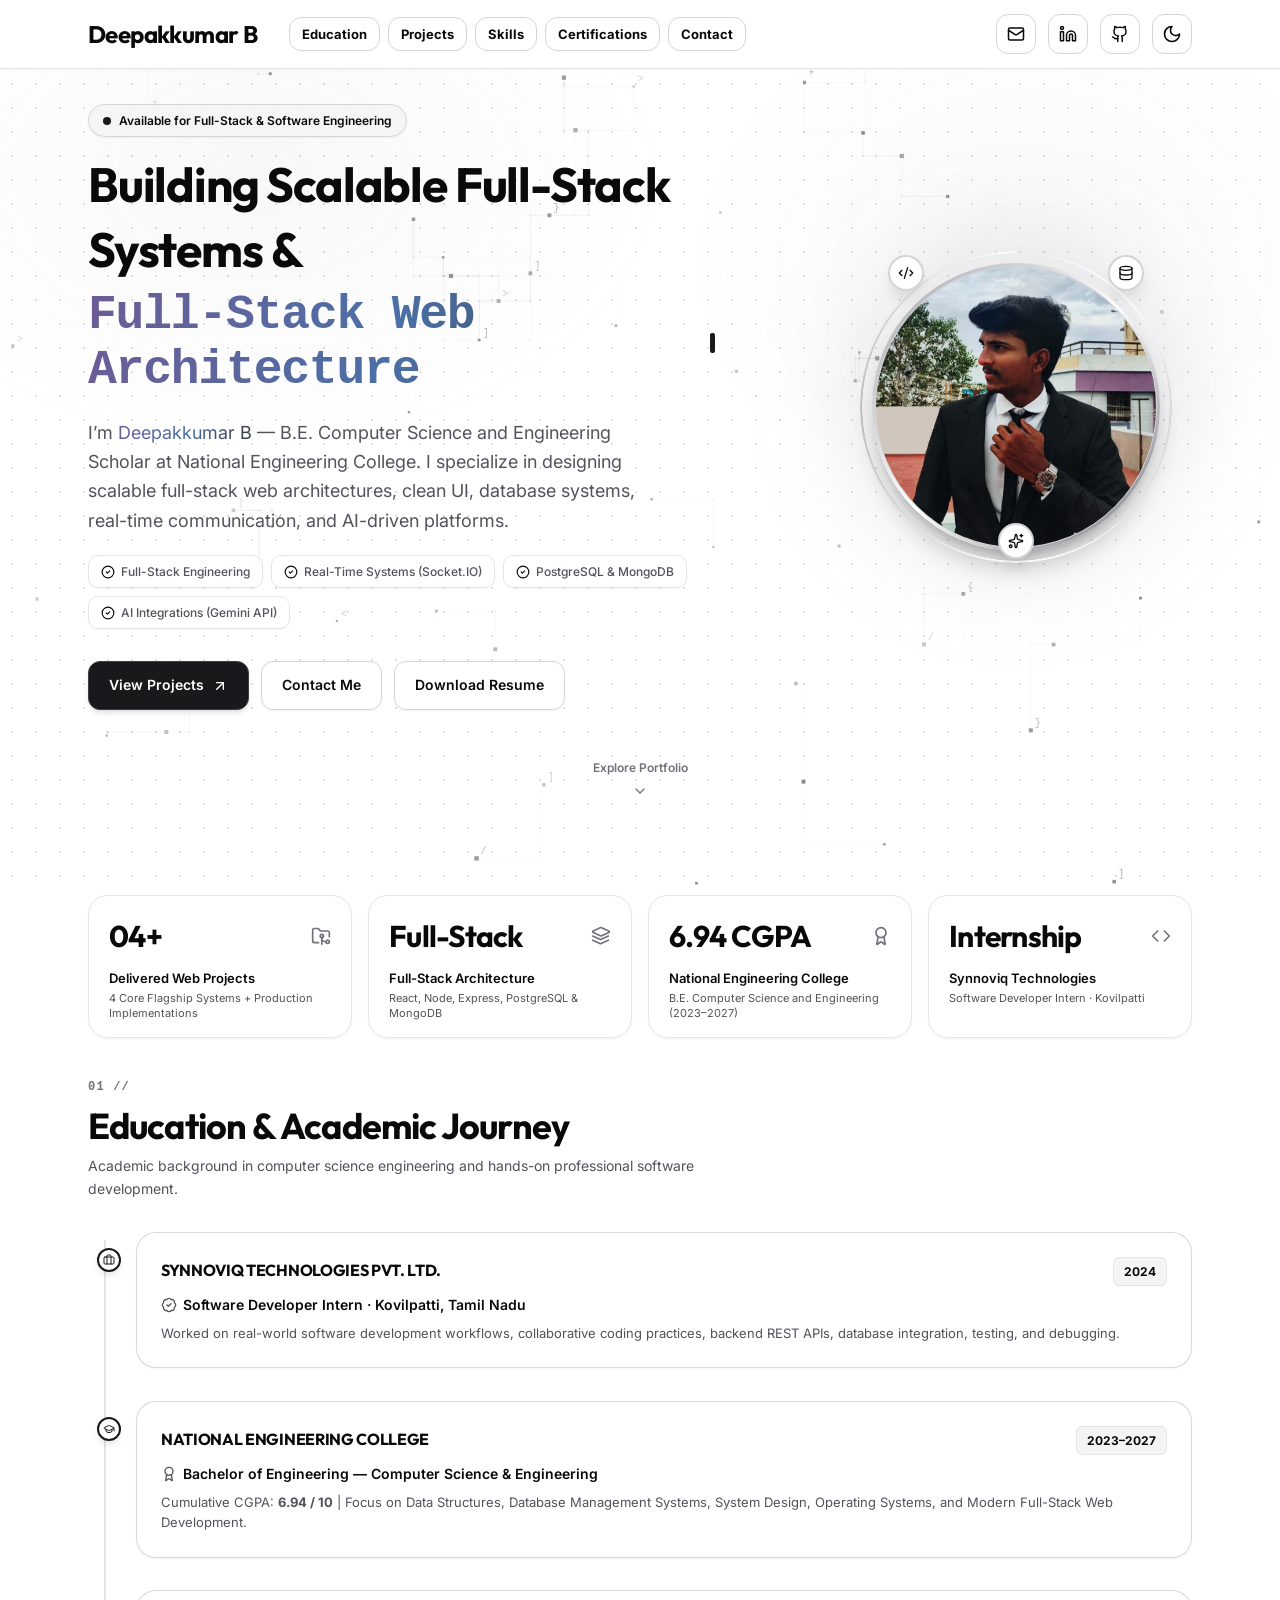
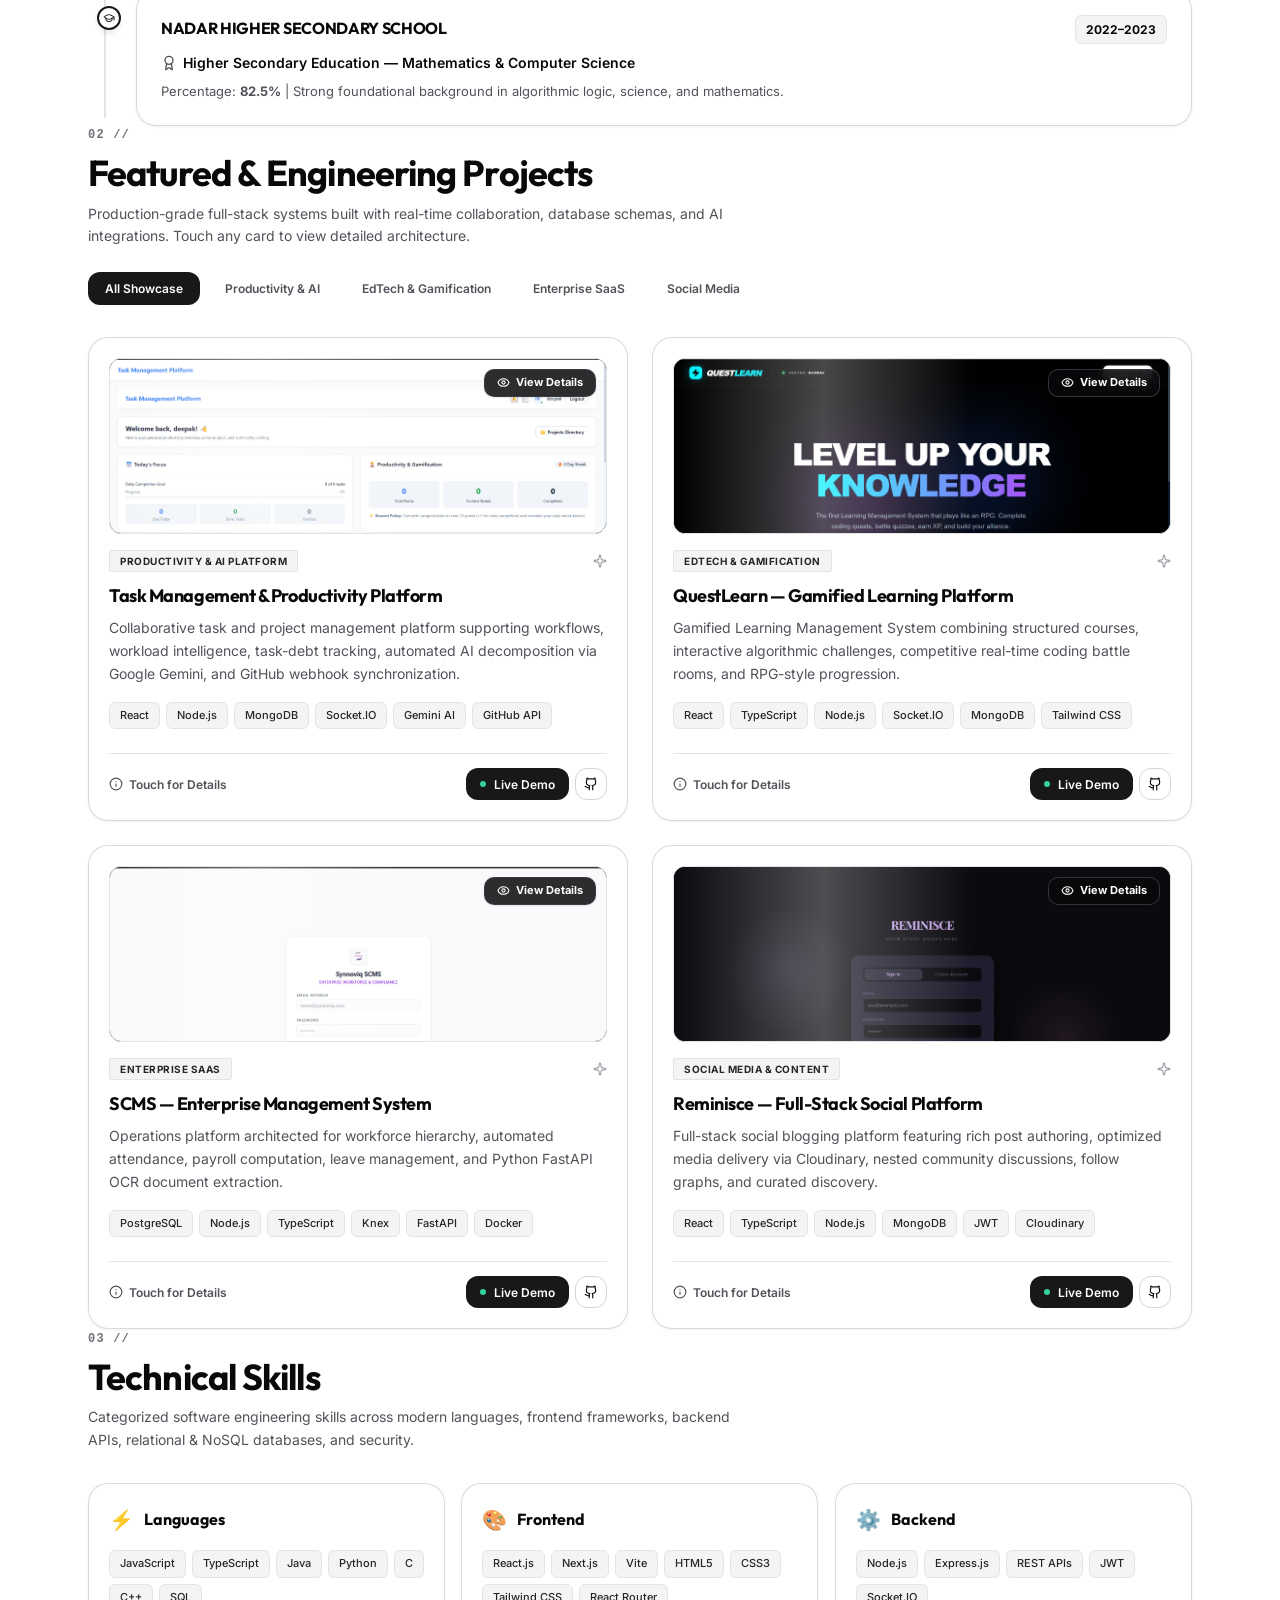
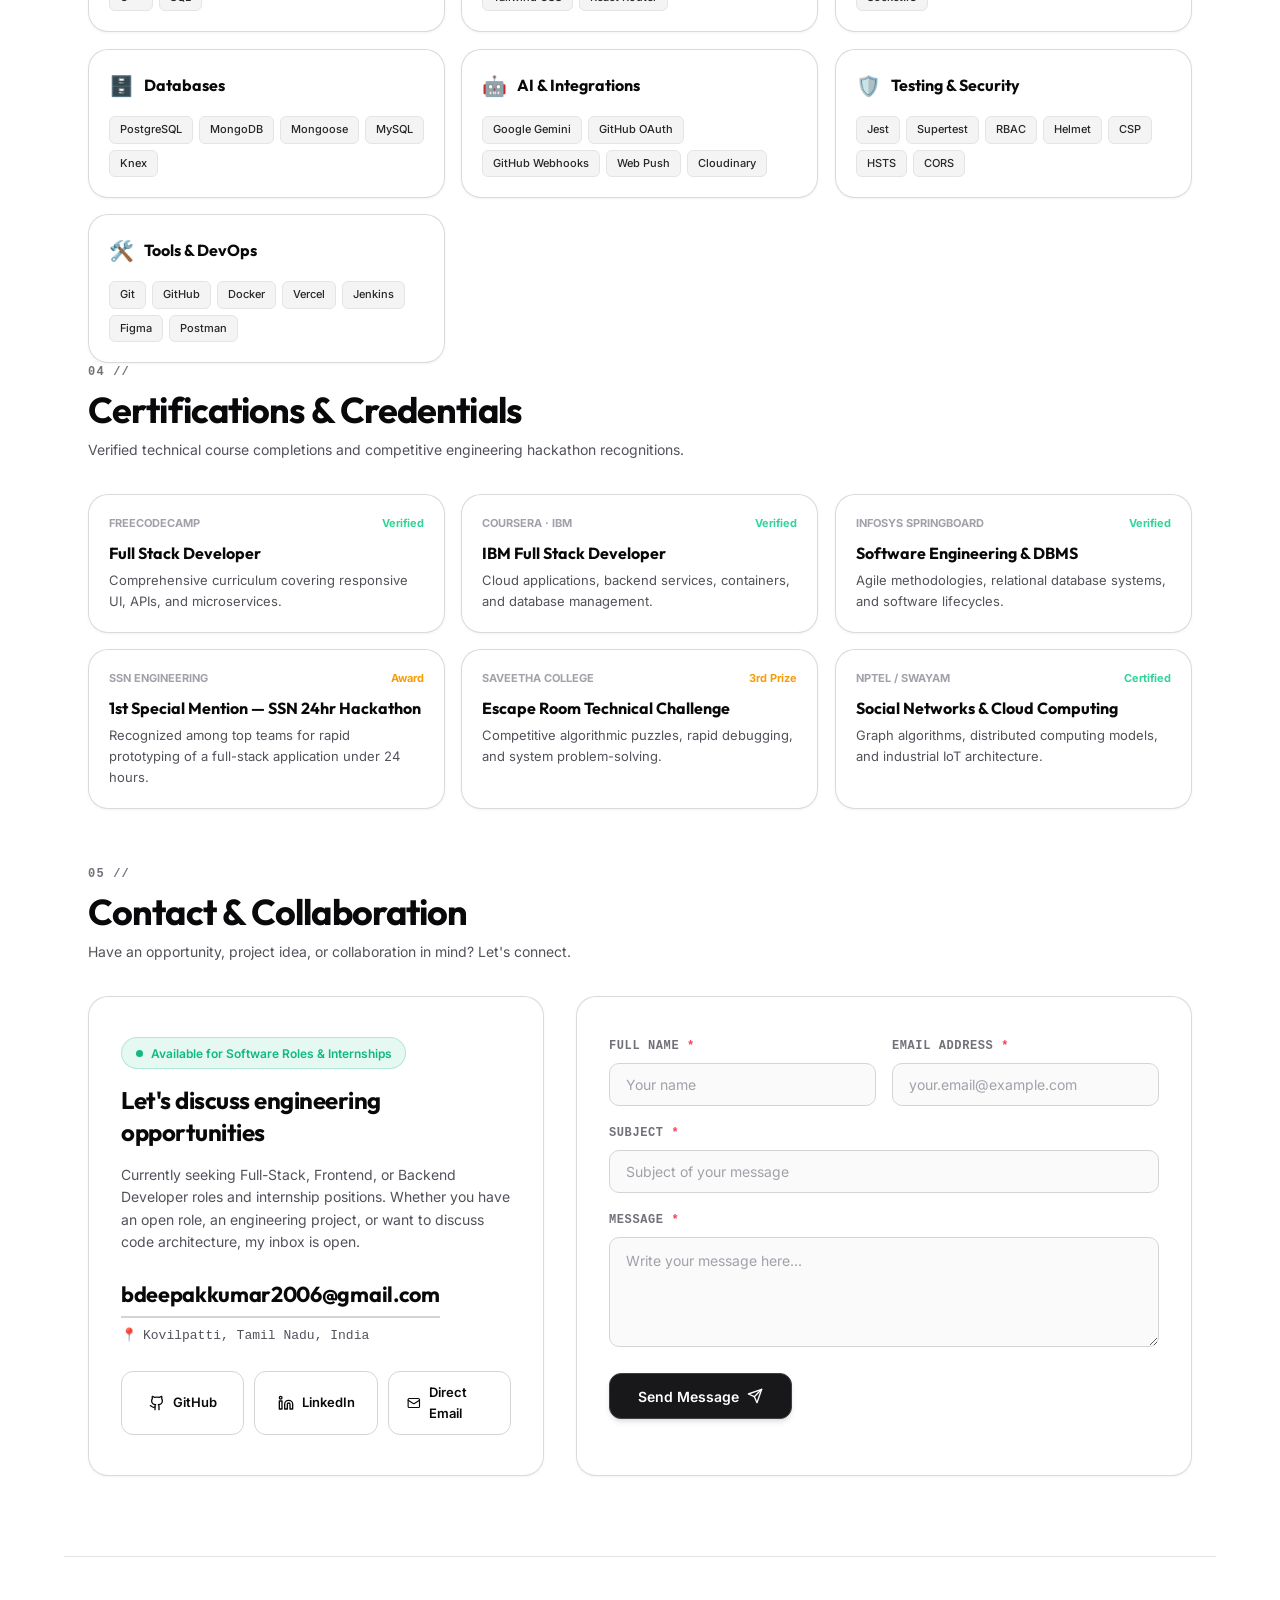
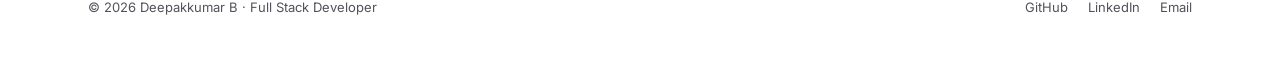
==== commit 42286df9: "feat: make subject an open text input and use clean generic placeholders without names" ====
--- a/portfolio/index.html
+++ b/portfolio/index.html
@@ -891,28 +891,22 @@
             <div class="form-row-2col">
               <div class="form-group">
                 <label for="contactName" class="form-label">Full Name <span class="required-star">*</span></label>
-                <input type="text" id="contactName" name="name" class="contact-input-field" placeholder="Deepak Kumar" required autocomplete="name" />
+                <input type="text" id="contactName" name="name" class="contact-input-field" placeholder="Your name" required autocomplete="name" />
               </div>
               <div class="form-group">
                 <label for="contactEmail" class="form-label">Email Address <span class="required-star">*</span></label>
-                <input type="email" id="contactEmail" name="email" class="contact-input-field" placeholder="recruiter@company.com" required autocomplete="email" />
+                <input type="email" id="contactEmail" name="email" class="contact-input-field" placeholder="your.email@example.com" required autocomplete="email" />
               </div>
             </div>
 
             <div class="form-group">
-              <label for="contactSubject" class="form-label">Inquiry / Subject <span class="required-star">*</span></label>
-              <select id="contactSubject" name="subject" class="contact-input-field">
-                <option value="Software Developer Opportunity">Software Developer Opportunity</option>
-                <option value="Full Stack / Backend Internship">Full Stack / Backend Internship</option>
-                <option value="Project Collaboration / Freelance">Project Collaboration / Freelance</option>
-                <option value="Technical Discussion / Chat">Technical Discussion / Chat</option>
-                <option value="General Inquiry">General Inquiry</option>
-              </select>
+              <label for="contactSubject" class="form-label">Subject <span class="required-star">*</span></label>
+              <input type="text" id="contactSubject" name="subject" class="contact-input-field" placeholder="Subject of your message" required autocomplete="off" />
             </div>
 
             <div class="form-group">
               <label for="contactMessage" class="form-label">Message <span class="required-star">*</span></label>
-              <textarea id="contactMessage" name="message" class="contact-input-field" rows="4" placeholder="Hello Deepak, we'd like to invite you for an interview or discuss a project..." required></textarea>
+              <textarea id="contactMessage" name="message" class="contact-input-field" rows="4" placeholder="Write your message here..." required></textarea>
             </div>
 
             <div class="form-actions">
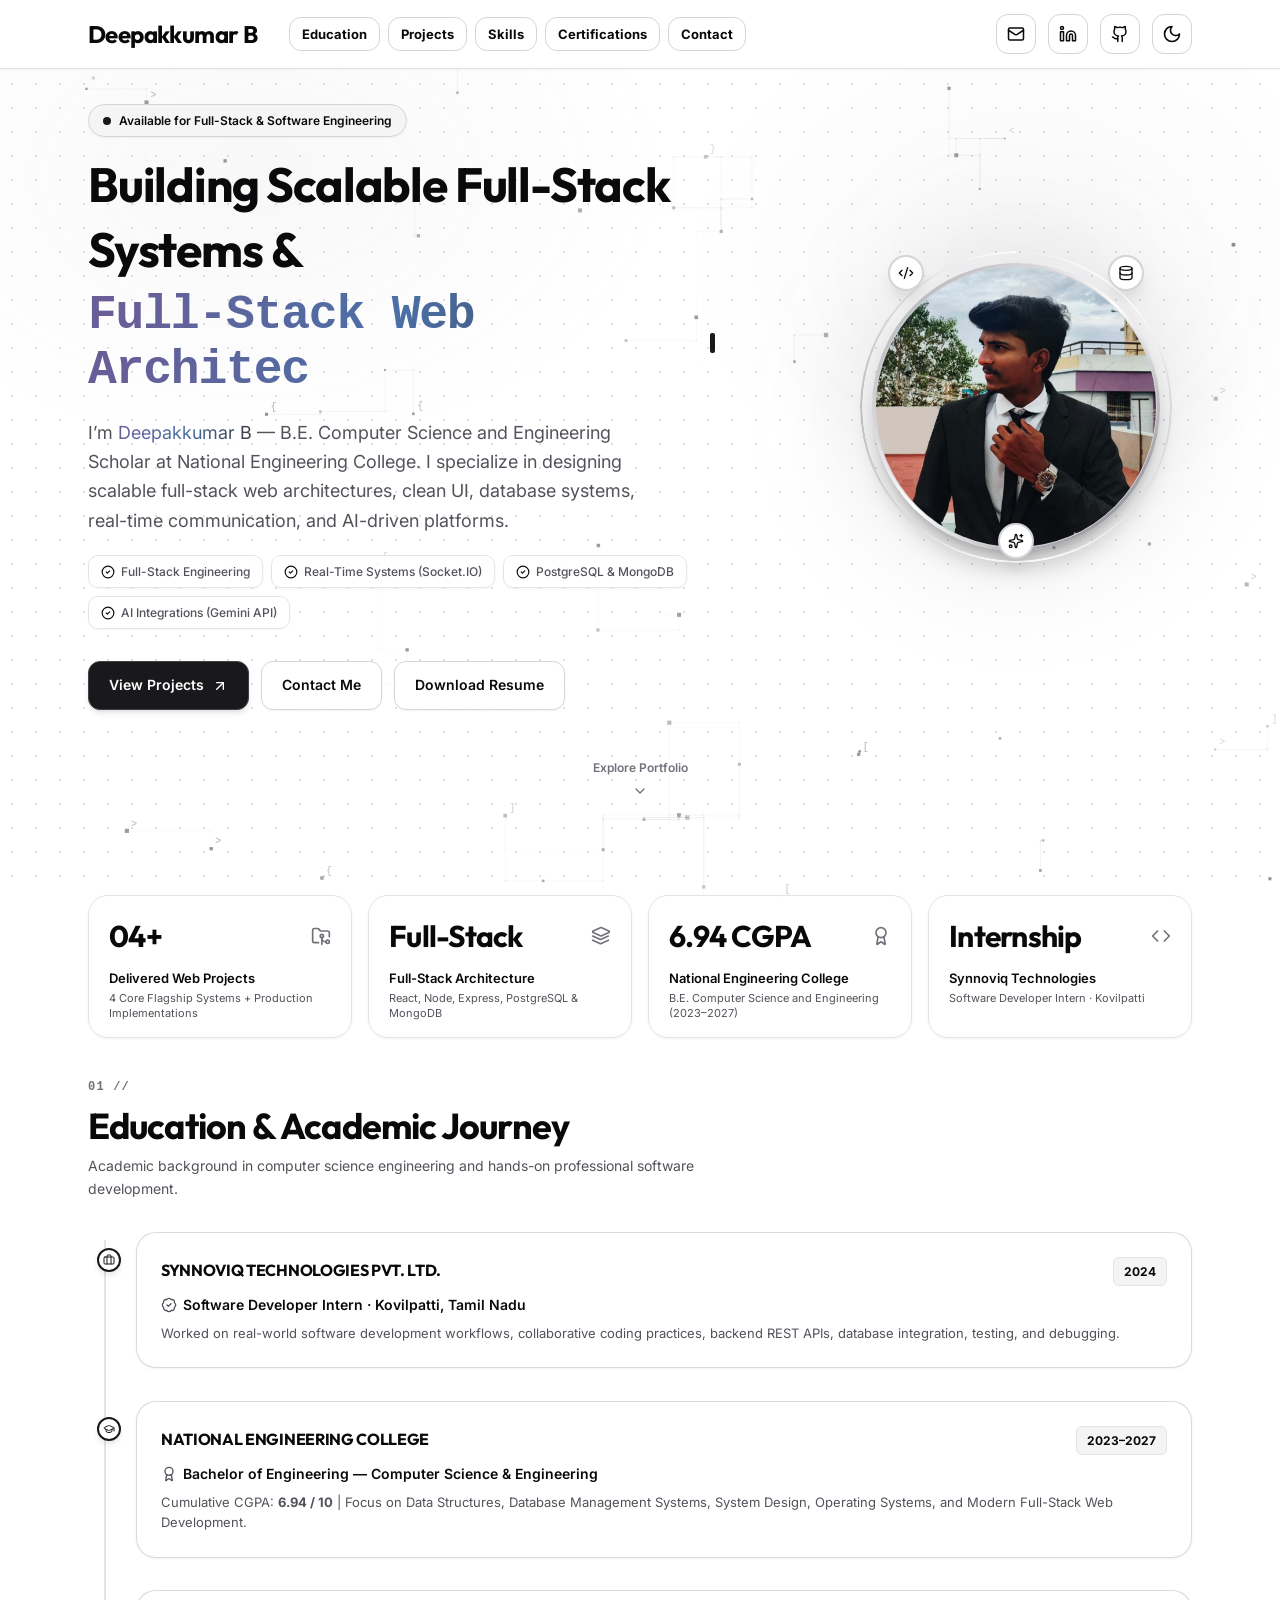
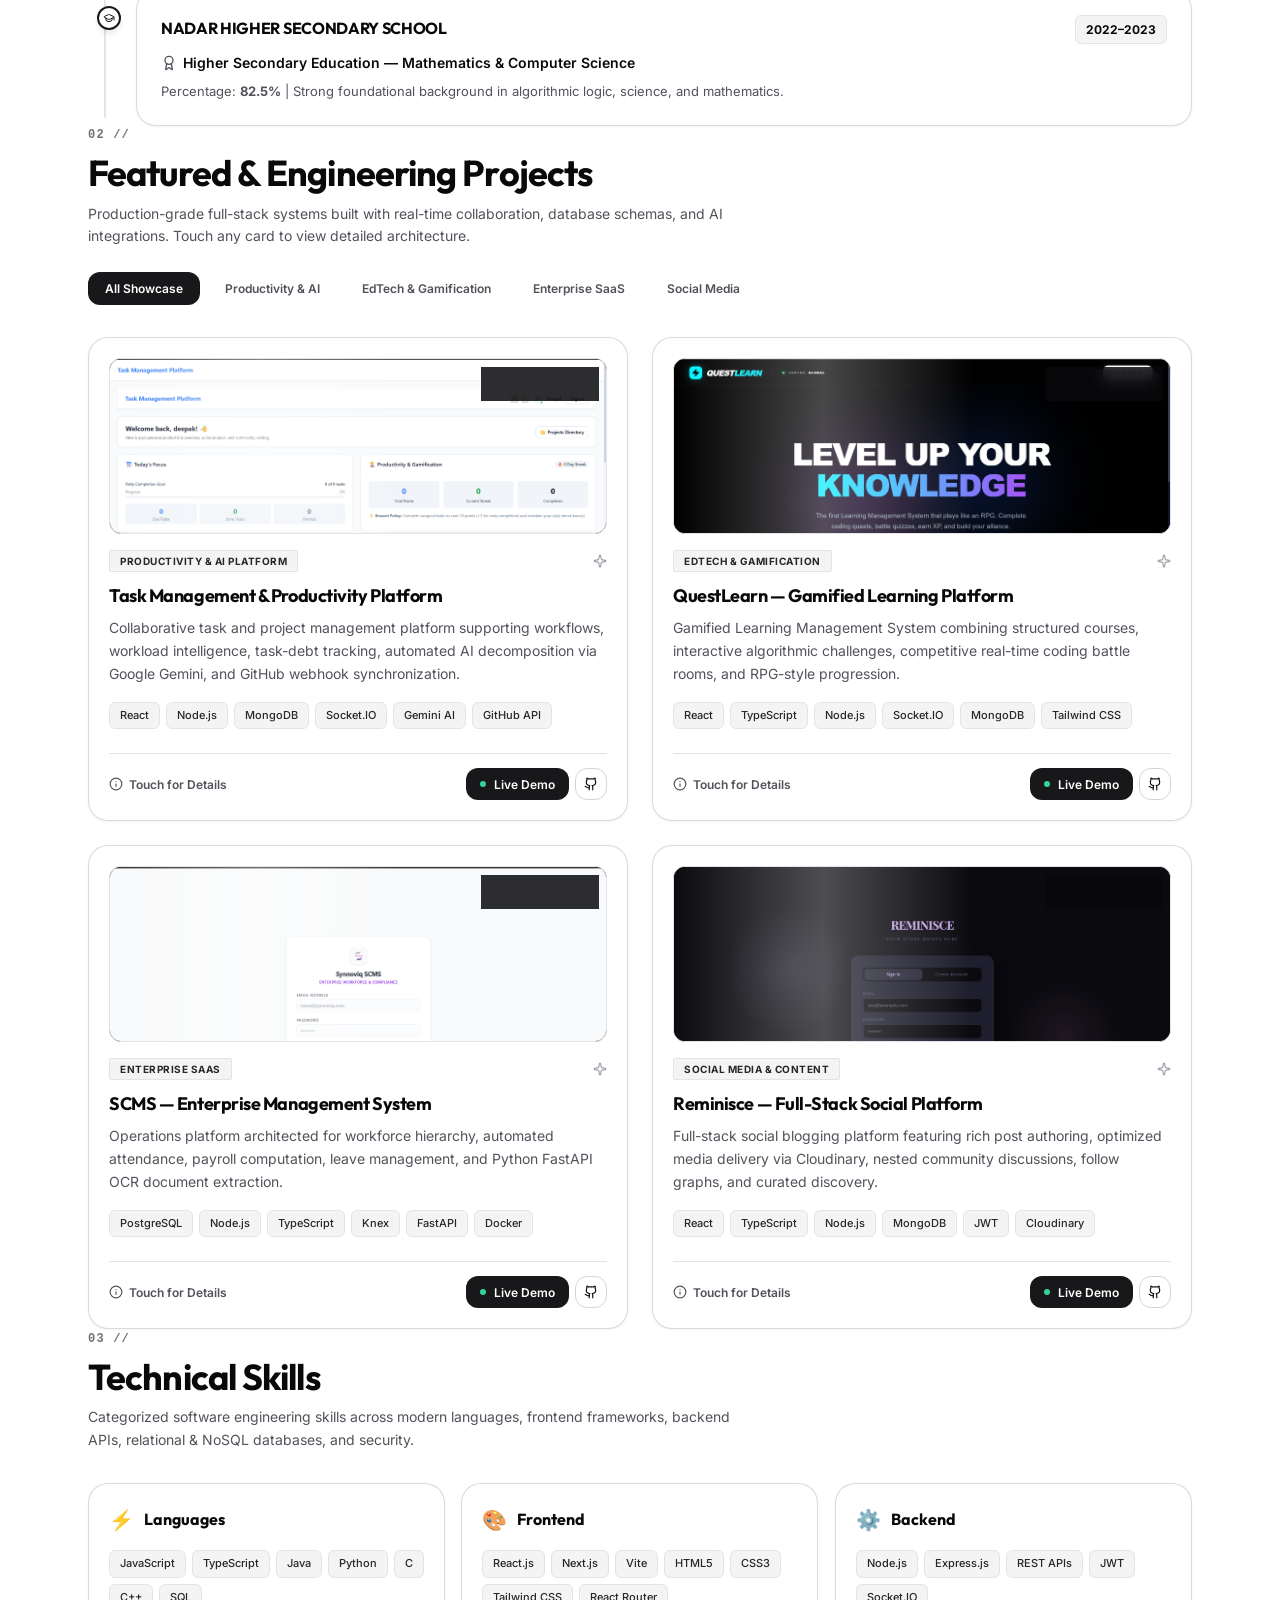
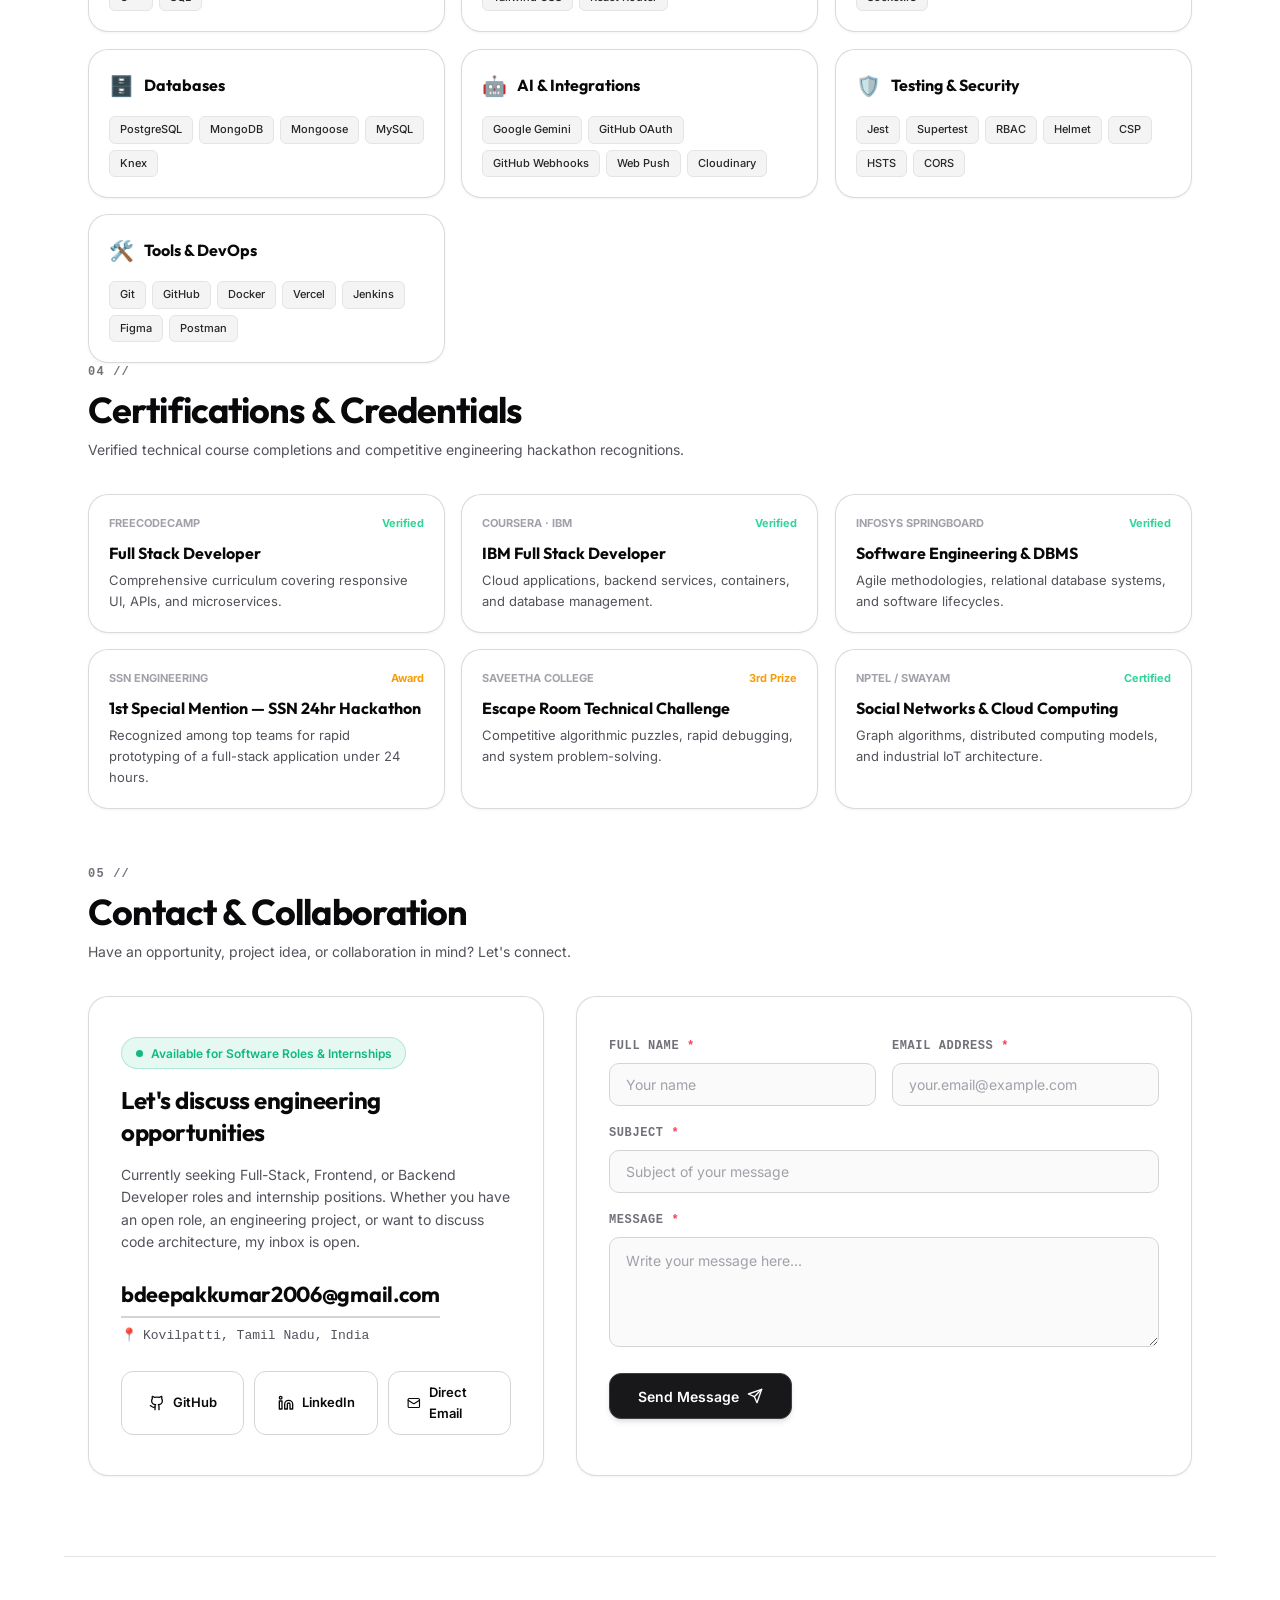
==== commit 8de4f9f6: "fix: update LinkedIn profile URL across all pages and templates" ====
--- a/portfolio/index.html
+++ b/portfolio/index.html
@@ -82,7 +82,7 @@
         </a>
 
         <!-- LinkedIn Icon Link -->
-        <a class="nav-icon-btn" href="https://www.linkedin.com/in/deepakkumar-b-1a46a62b6" target="_blank" rel="noopener noreferrer" aria-label="Deepakkumar LinkedIn Profile" title="LinkedIn">
+        <a class="nav-icon-btn" href="https://www.linkedin.com/in/deepakkumarb2006/" target="_blank" rel="noopener noreferrer" aria-label="Deepakkumar LinkedIn Profile" title="LinkedIn">
           <svg xmlns="http://www.w3.org/2000/svg" width="18" height="18" viewBox="0 0 24 24" fill="none" stroke="currentColor" stroke-width="2" stroke-linecap="round" stroke-linejoin="round" class="lucide lucide-linkedin"><path d="M16 8a6 6 0 0 1 6 6v7h-4v-7a2 2 0 0 0-2-2 2 2 0 0 0-2 2v7h-4v-7a6 6 0 0 1 6-6z"/><rect width="4" height="12" x="2" y="9"/><circle cx="4" cy="4" r="2"/></svg>
         </a>
 
@@ -872,7 +872,7 @@
               <svg xmlns="http://www.w3.org/2000/svg" width="16" height="16" viewBox="0 0 24 24" fill="none" stroke="currentColor" stroke-width="2" stroke-linecap="round" stroke-linejoin="round" class="lucide lucide-github"><path d="M15 22v-4a4.8 4.8 0 0 0-1-3.5c3 0 6-2 6-5.5.08-1.25-.27-2.48-1-3.5.28-1.15.28-2.35 0-3.5 0 0-1 0-3 1.5-2.64-.5-5.36-.5-8 0C6 2 5 2 5 2c-.3 1.15-.3 2.35 0 3.5A5.403 5.403 0 0 0 4 9c0 3.5 3 5.5 6 5.5-.39.49-.68 1.05-.85 1.65-.17.6-.22 1.23-.15 1.85v4"/><path d="M9 18c-4.51 2-5-2-7-2"/></svg>
               <span>GitHub</span>
             </a>
-            <a href="https://www.linkedin.com/in/deepakkumar-b-1a46a62b6" target="_blank" rel="noopener noreferrer" class="contact-action-btn">
+            <a href="https://www.linkedin.com/in/deepakkumarb2006/" target="_blank" rel="noopener noreferrer" class="contact-action-btn">
               <svg xmlns="http://www.w3.org/2000/svg" width="16" height="16" viewBox="0 0 24 24" fill="none" stroke="currentColor" stroke-width="2" stroke-linecap="round" stroke-linejoin="round" class="lucide lucide-linkedin"><path d="M16 8a6 6 0 0 1 6 6v7h-4v-7a2 2 0 0 0-2-2 2 2 0 0 0-2 2v7h-4v-7a6 6 0 0 1 6-6z"/><rect width="4" height="12" x="2" y="9"/><circle cx="4" cy="4" r="2"/></svg>
               <span>LinkedIn</span>
             </a>
@@ -929,7 +929,7 @@
     <div>&copy; 2026 Deepakkumar B &middot; Full Stack Developer</div>
     <div class="footer-social-links">
       <a href="https://github.com/DK-code06" target="_blank" rel="noopener noreferrer">GitHub</a>
-      <a href="https://www.linkedin.com/in/deepakkumar-b-1a46a62b6" target="_blank" rel="noopener noreferrer">LinkedIn</a>
+      <a href="https://www.linkedin.com/in/deepakkumarb2006/" target="_blank" rel="noopener noreferrer">LinkedIn</a>
       <a href="mailto:bdeepakkumar2006@gmail.com">Email</a>
     </div>
   </footer>
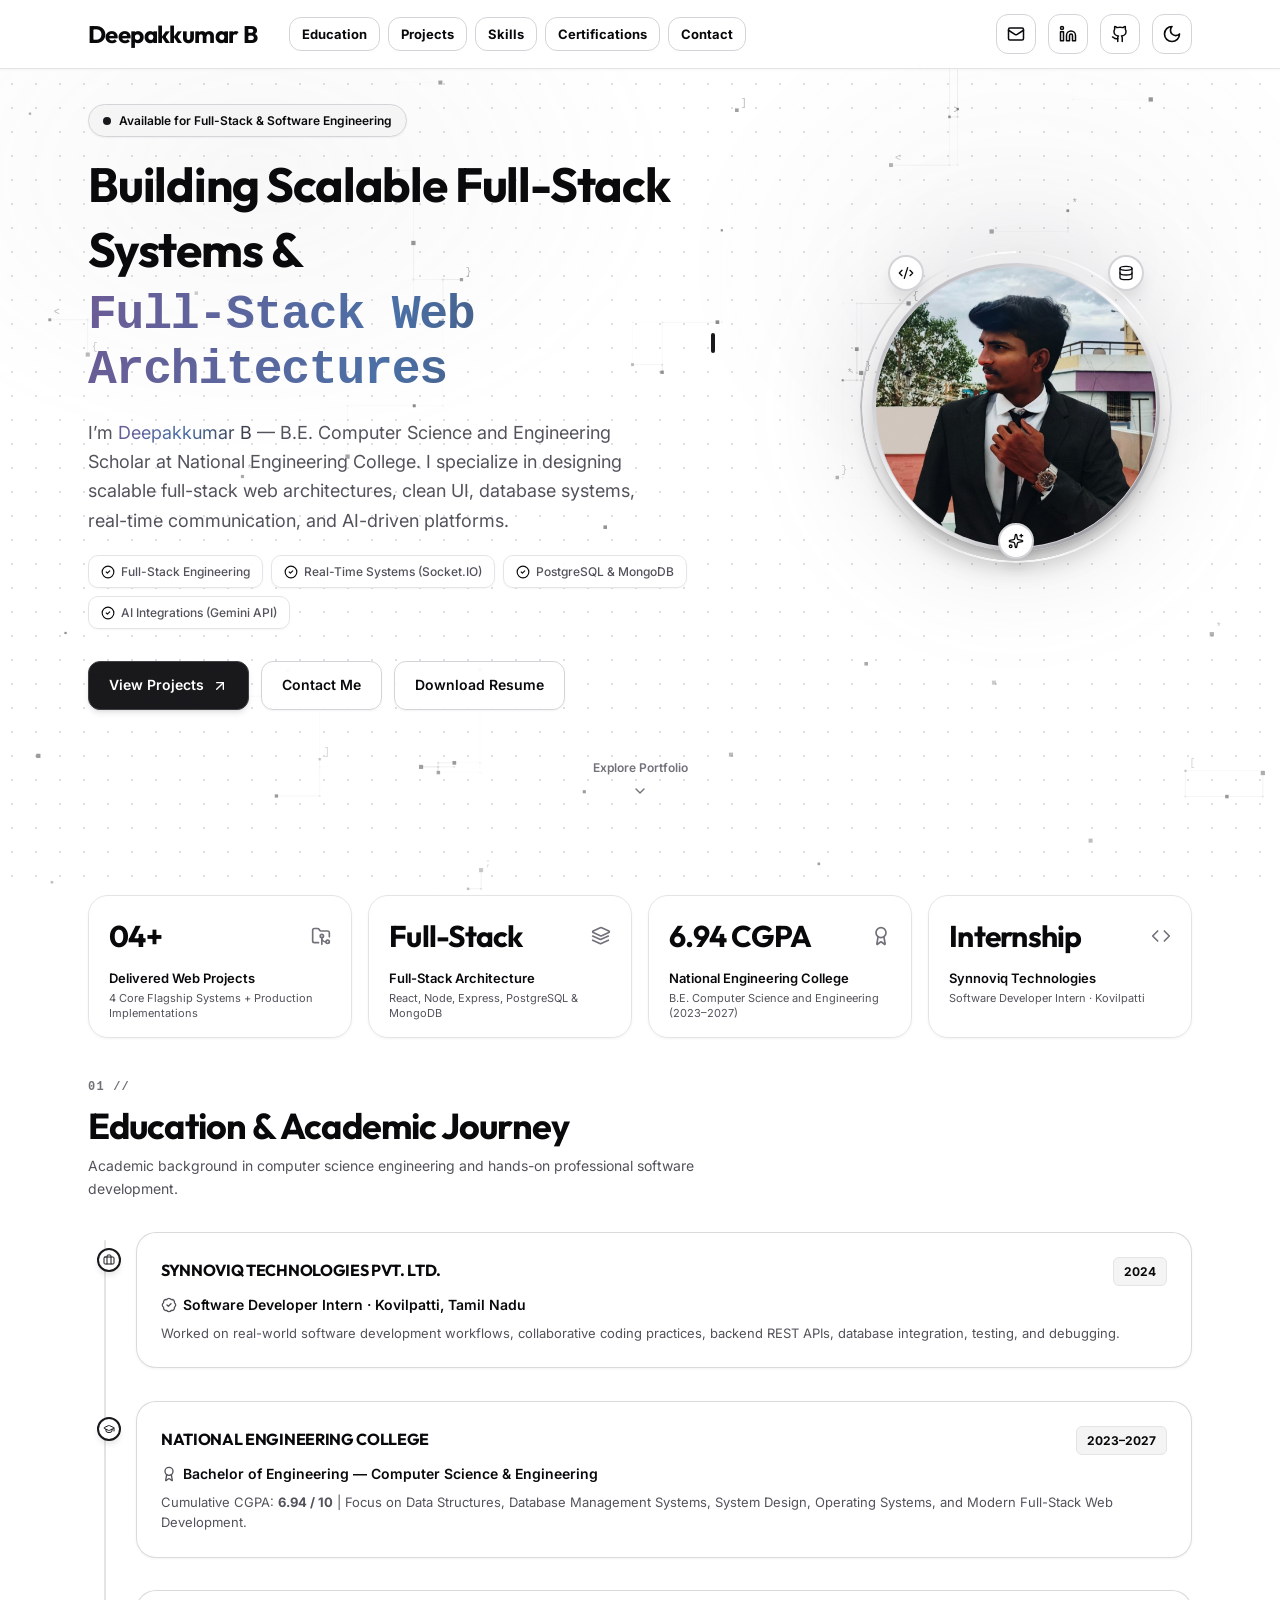
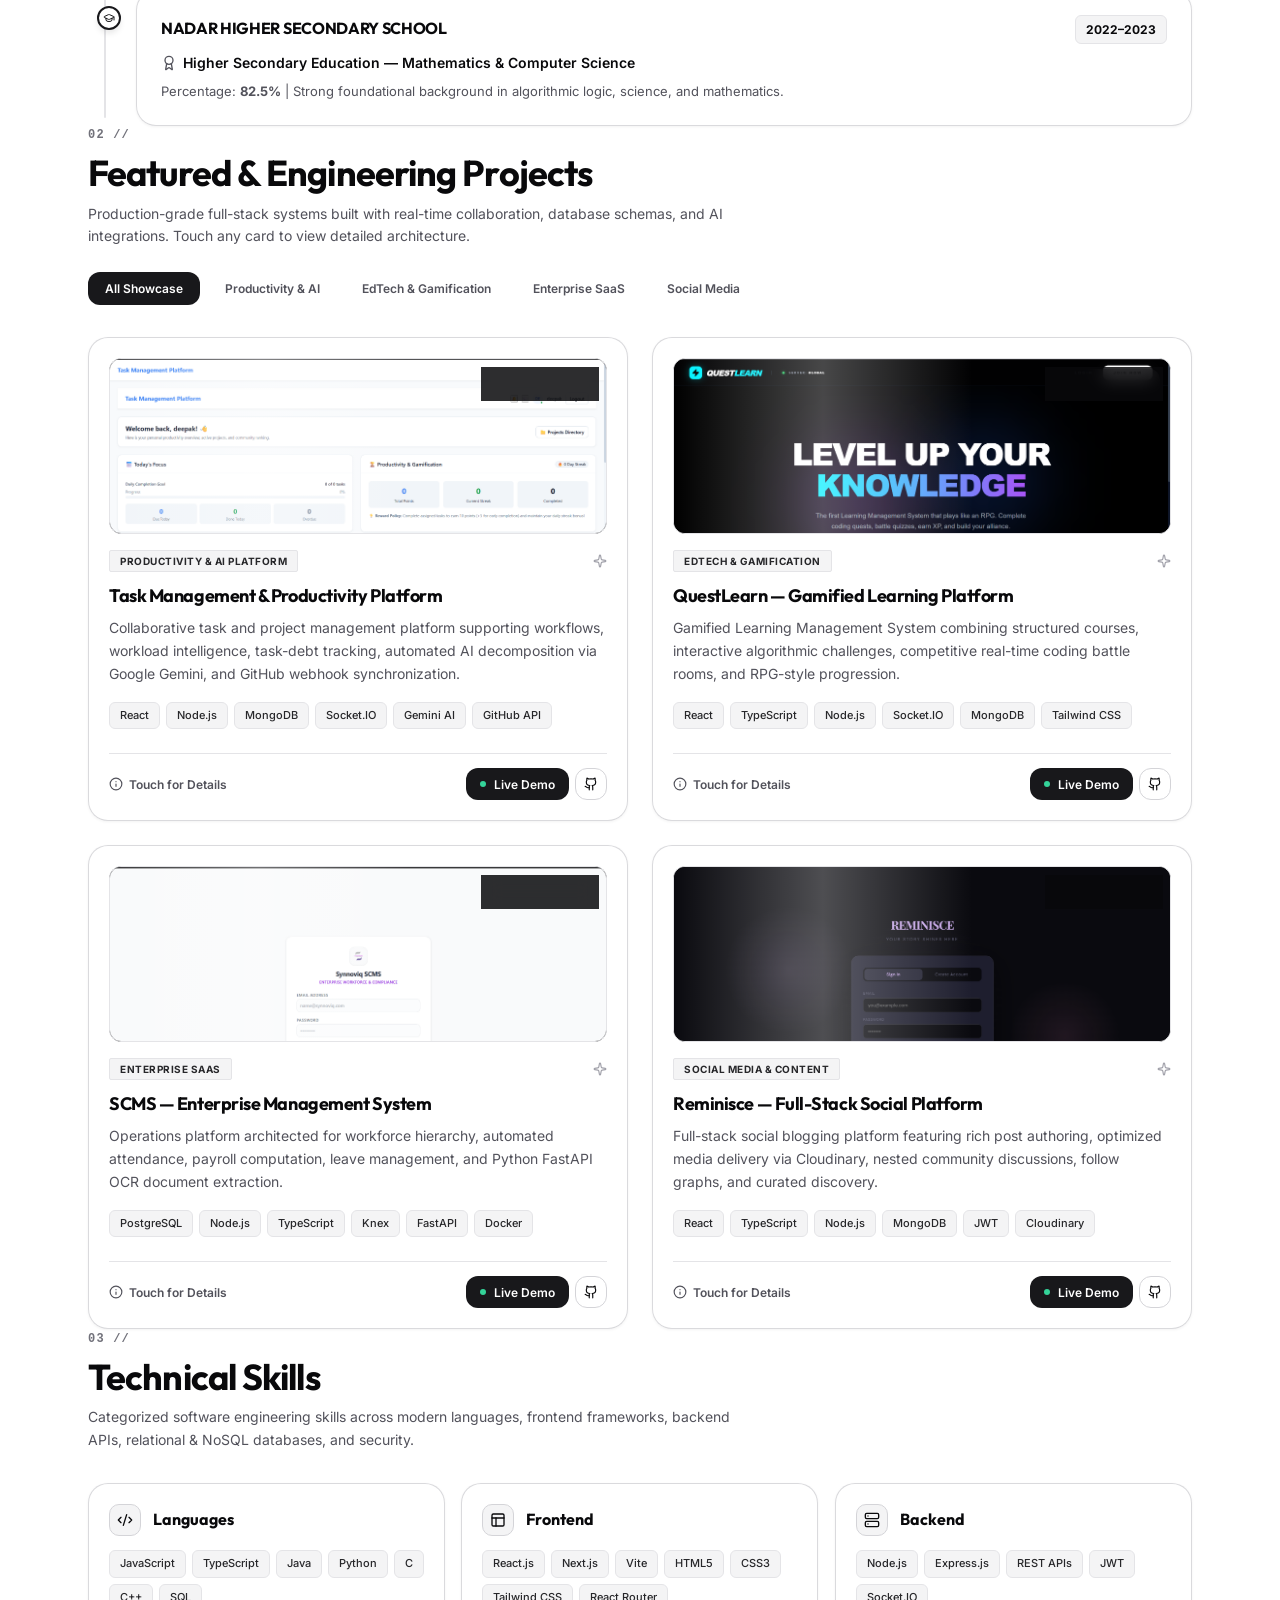
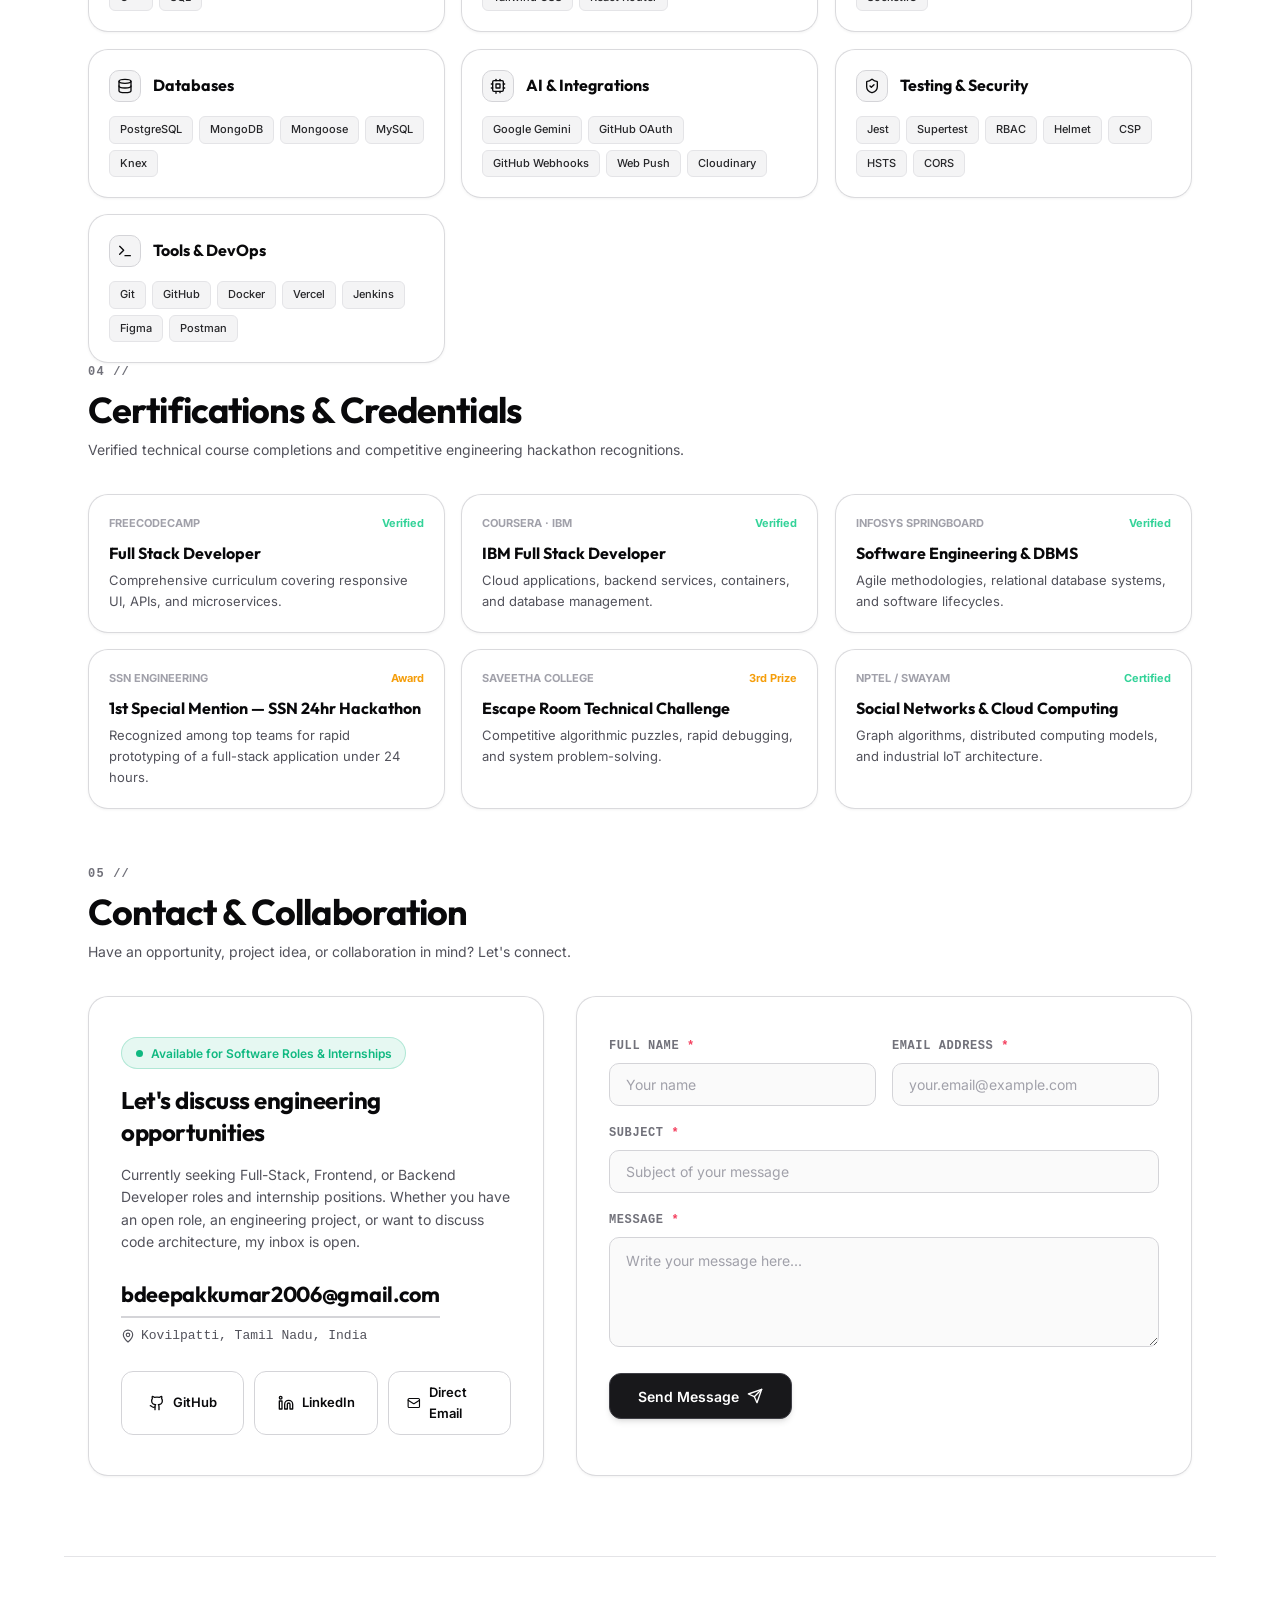
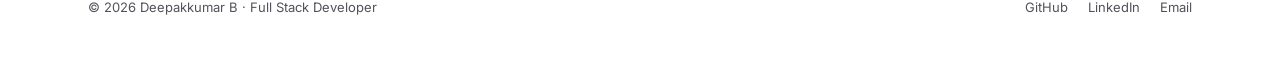
==== commit 3b7938a8: "style: replace colored emoji icons in skills and contact with theme-matching metallic Lucide vector " ====
--- a/portfolio/index.html
+++ b/portfolio/index.html
@@ -644,7 +644,9 @@
         <div class="high-tech-card skill-category-card">
           <div class="card-spotlight-layer" aria-hidden="true"></div>
           <div class="skill-category-header">
-            <span class="skill-category-icon">⚡</span>
+            <div class="skill-category-icon-box" aria-hidden="true">
+              <svg xmlns="http://www.w3.org/2000/svg" width="16" height="16" viewBox="0 0 24 24" fill="none" stroke="currentColor" stroke-width="2" stroke-linecap="round" stroke-linejoin="round" class="lucide lucide-code-2"><path d="m18 16 4-4-4-4"/><path d="m6 8-4 4 4 4"/><path d="m14.5 4-5 16"/></svg>
+            </div>
             <h3 class="skill-category-title">Languages</h3>
           </div>
           <div class="skill-chips-wrap">
@@ -662,7 +664,9 @@
         <div class="high-tech-card skill-category-card">
           <div class="card-spotlight-layer" aria-hidden="true"></div>
           <div class="skill-category-header">
-            <span class="skill-category-icon">🎨</span>
+            <div class="skill-category-icon-box" aria-hidden="true">
+              <svg xmlns="http://www.w3.org/2000/svg" width="16" height="16" viewBox="0 0 24 24" fill="none" stroke="currentColor" stroke-width="2" stroke-linecap="round" stroke-linejoin="round" class="lucide lucide-layout"><rect width="18" height="18" x="3" y="3" rx="2"/><path d="M3 9h18"/><path d="M9 21V9"/></svg>
+            </div>
             <h3 class="skill-category-title">Frontend</h3>
           </div>
           <div class="skill-chips-wrap">
@@ -680,7 +684,9 @@
         <div class="high-tech-card skill-category-card">
           <div class="card-spotlight-layer" aria-hidden="true"></div>
           <div class="skill-category-header">
-            <span class="skill-category-icon">⚙️</span>
+            <div class="skill-category-icon-box" aria-hidden="true">
+              <svg xmlns="http://www.w3.org/2000/svg" width="16" height="16" viewBox="0 0 24 24" fill="none" stroke="currentColor" stroke-width="2" stroke-linecap="round" stroke-linejoin="round" class="lucide lucide-server"><rect width="20" height="8" x="2" y="2" rx="2" ry="2"/><rect width="20" height="8" x="2" y="14" rx="2" ry="2"/><line x1="6" x2="6.01" y1="6" y2="6"/><line x1="6" x2="6.01" y1="18" y2="18"/></svg>
+            </div>
             <h3 class="skill-category-title">Backend</h3>
           </div>
           <div class="skill-chips-wrap">
@@ -696,7 +702,9 @@
         <div class="high-tech-card skill-category-card">
           <div class="card-spotlight-layer" aria-hidden="true"></div>
           <div class="skill-category-header">
-            <span class="skill-category-icon">🗄️</span>
+            <div class="skill-category-icon-box" aria-hidden="true">
+              <svg xmlns="http://www.w3.org/2000/svg" width="16" height="16" viewBox="0 0 24 24" fill="none" stroke="currentColor" stroke-width="2" stroke-linecap="round" stroke-linejoin="round" class="lucide lucide-database"><ellipse cx="12" cy="5" rx="9" ry="3"/><path d="M3 5V19A9 3 0 0 0 21 19V5"/><path d="M3 12A9 3 0 0 0 21 12"/></svg>
+            </div>
             <h3 class="skill-category-title">Databases</h3>
           </div>
           <div class="skill-chips-wrap">
@@ -712,7 +720,9 @@
         <div class="high-tech-card skill-category-card">
           <div class="card-spotlight-layer" aria-hidden="true"></div>
           <div class="skill-category-header">
-            <span class="skill-category-icon">🤖</span>
+            <div class="skill-category-icon-box" aria-hidden="true">
+              <svg xmlns="http://www.w3.org/2000/svg" width="16" height="16" viewBox="0 0 24 24" fill="none" stroke="currentColor" stroke-width="2" stroke-linecap="round" stroke-linejoin="round" class="lucide lucide-cpu"><rect width="16" height="16" x="4" y="4" rx="2"/><rect width="6" height="6" x="9" y="9"/><path d="M15 2v2"/><path d="M15 20v2"/><path d="M2 15h2"/><path d="M2 9h2"/><path d="M20 15h2"/><path d="M20 9h2"/><path d="M9 21v2"/><path d="M9 2v2"/></svg>
+            </div>
             <h3 class="skill-category-title">AI &amp; Integrations</h3>
           </div>
           <div class="skill-chips-wrap">
@@ -728,7 +738,9 @@
         <div class="high-tech-card skill-category-card">
           <div class="card-spotlight-layer" aria-hidden="true"></div>
           <div class="skill-category-header">
-            <span class="skill-category-icon">🛡️</span>
+            <div class="skill-category-icon-box" aria-hidden="true">
+              <svg xmlns="http://www.w3.org/2000/svg" width="16" height="16" viewBox="0 0 24 24" fill="none" stroke="currentColor" stroke-width="2" stroke-linecap="round" stroke-linejoin="round" class="lucide lucide-shield-check"><path d="M20 13c0 5-3.5 7.5-7.66 8.95a1 1 0 0 1-.67-.01C7.5 20.5 4 18 4 13V6a1 1 0 0 1 1-1c2 0 4.5-1.2 6.24-2.72a1.17 1.17 0 0 1 1.52 0C14.51 3.8 17 5 19 5a1 1 0 0 1 1 1z"/><path d="m9 12 2 2 4-4"/></svg>
+            </div>
             <h3 class="skill-category-title">Testing &amp; Security</h3>
           </div>
           <div class="skill-chips-wrap">
@@ -746,7 +758,9 @@
         <div class="high-tech-card skill-category-card">
           <div class="card-spotlight-layer" aria-hidden="true"></div>
           <div class="skill-category-header">
-            <span class="skill-category-icon">🛠️</span>
+            <div class="skill-category-icon-box" aria-hidden="true">
+              <svg xmlns="http://www.w3.org/2000/svg" width="16" height="16" viewBox="0 0 24 24" fill="none" stroke="currentColor" stroke-width="2" stroke-linecap="round" stroke-linejoin="round" class="lucide lucide-terminal"><polyline points="4 17 10 11 4 5"/><line x1="12" x2="20" y1="19" y2="19"/></svg>
+            </div>
             <h3 class="skill-category-title">Tools &amp; DevOps</h3>
           </div>
           <div class="skill-chips-wrap">
@@ -862,7 +876,8 @@
                 bdeepakkumar2006@gmail.com
               </a>
               <div class="contact-location-pill">
-                <span>📍</span> Kovilpatti, Tamil Nadu, India
+                <svg xmlns="http://www.w3.org/2000/svg" width="14" height="14" viewBox="0 0 24 24" fill="none" stroke="currentColor" stroke-width="2" stroke-linecap="round" stroke-linejoin="round" class="lucide lucide-map-pin" style="flex-shrink: 0;"><path d="M20 10c0 4.993-5.539 10.193-7.399 11.799a1 1 0 0 1-1.202 0C9.539 20.193 4 14.993 4 10a8 8 0 0 1 16 0"/><circle cx="12" cy="10" r="3"/></svg>
+                <span>Kovilpatti, Tamil Nadu, India</span>
               </div>
             </div>
           </div>
--- a/portfolio/css/sections.css
+++ b/portfolio/css/sections.css
@@ -258,11 +258,34 @@
 .skill-category-header {
   display: flex;
   align-items: center;
-  gap: 0.625rem;
+  gap: 0.75rem;
   margin-bottom: 0.875rem;
 }
-.skill-category-icon {
-  font-size: 1.25rem;
+.skill-category-icon-box {
+  display: inline-flex;
+  align-items: center;
+  justify-content: center;
+  width: 2rem;
+  height: 2rem;
+  border-radius: var(--radius-md);
+  border: 1px solid var(--neutral-300);
+  background-color: var(--neutral-100);
+  color: var(--foreground);
+  flex-shrink: 0;
+  transition: all var(--transition);
+}
+.dark .skill-category-icon-box {
+  border-color: rgba(63, 63, 70, 0.75);
+  background-color: rgba(24, 24, 27, 0.8);
+  color: #f8fafc;
+}
+.high-tech-card:hover .skill-category-icon-box {
+  border-color: var(--foreground);
+  transform: translateY(-1px);
+}
+.dark .high-tech-card:hover .skill-category-icon-box {
+  border-color: #ffffff;
+  box-shadow: 0 0 10px rgba(255, 255, 255, 0.12);
 }
 .skill-category-title {
   font-family: var(--font-outfit);
